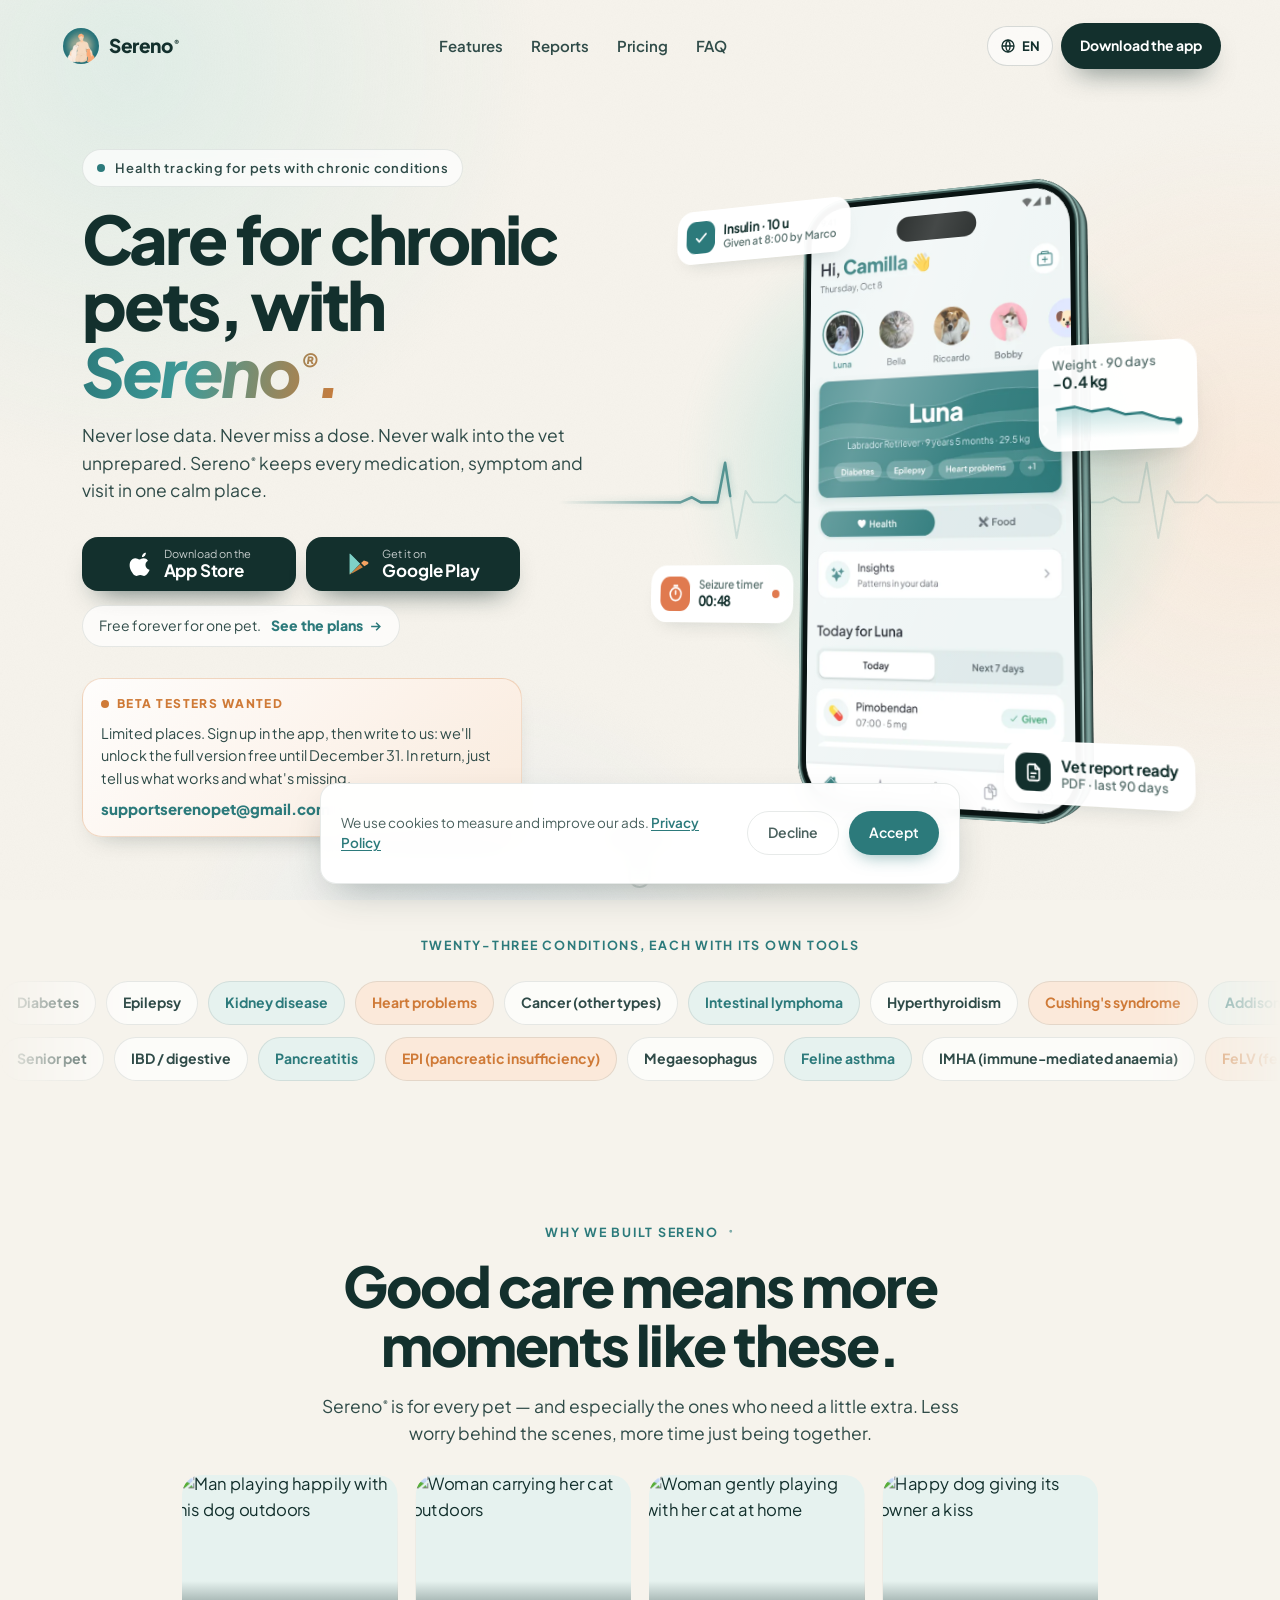
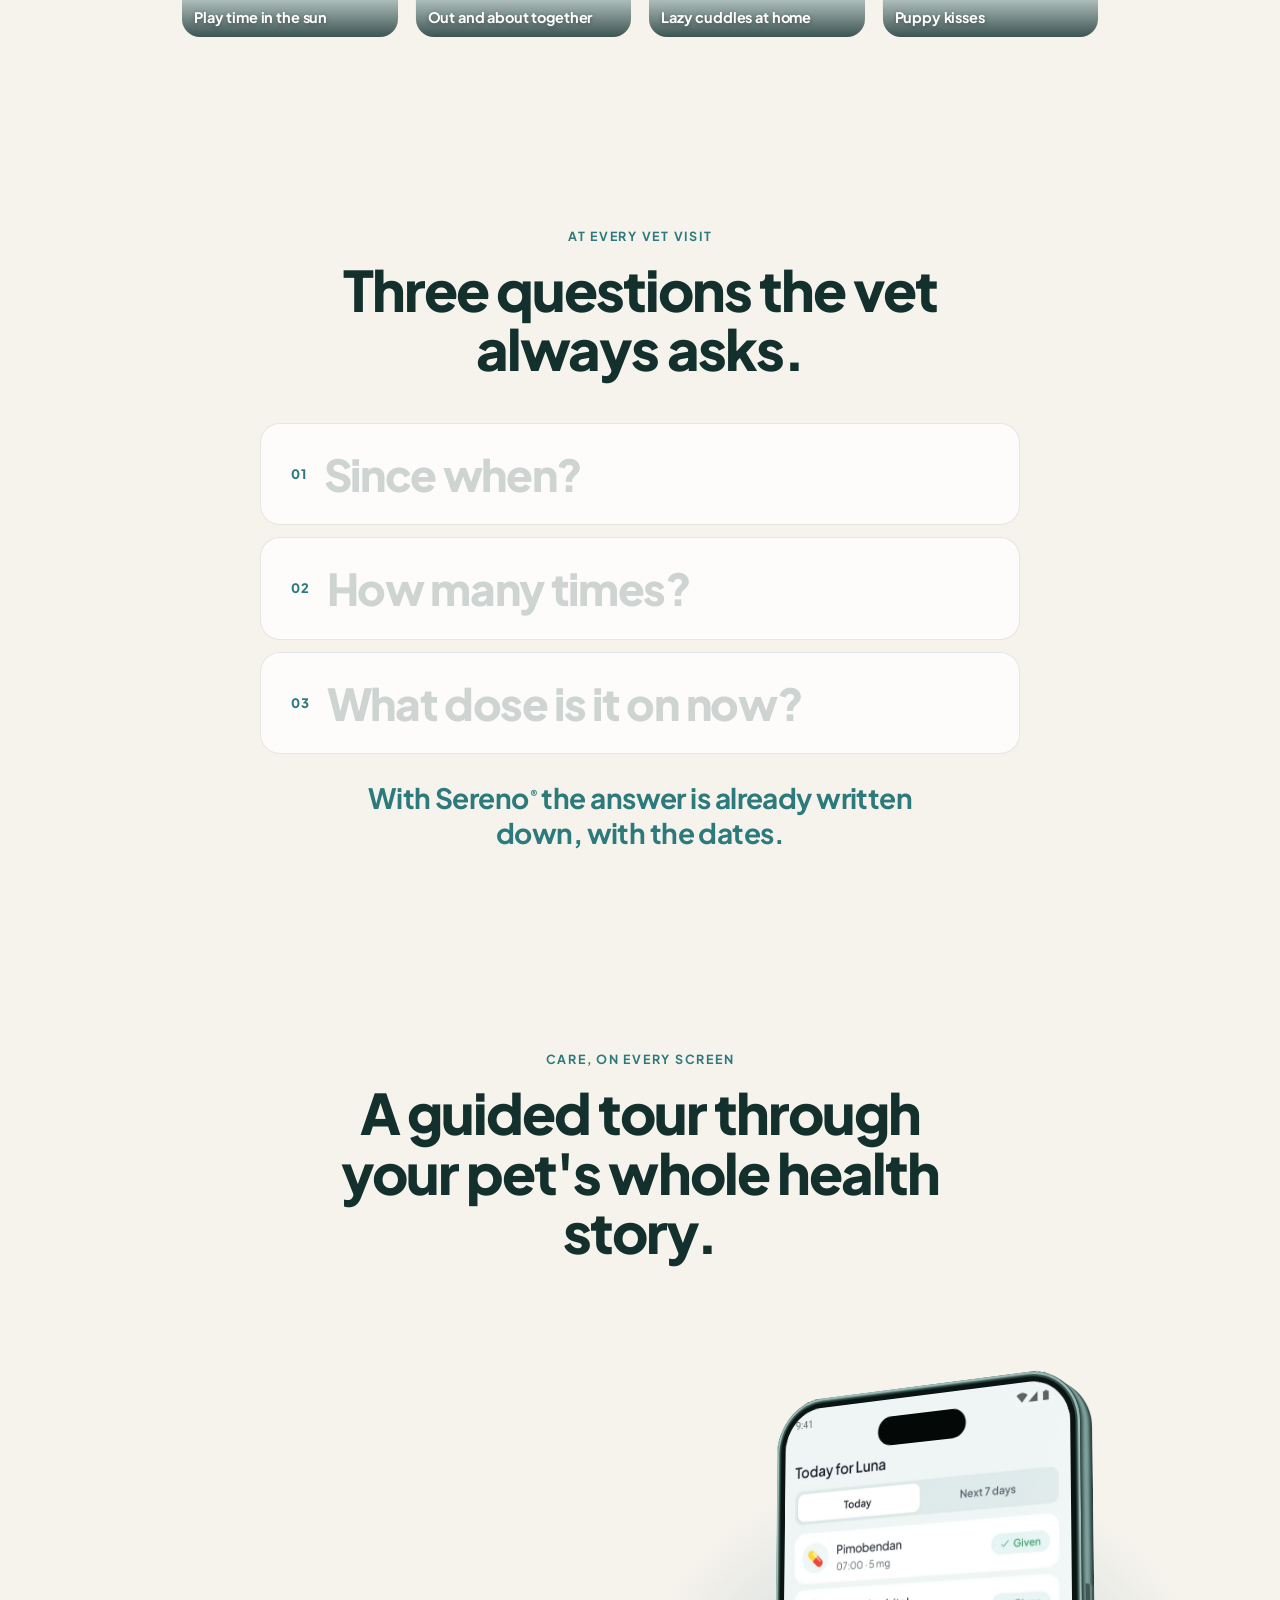
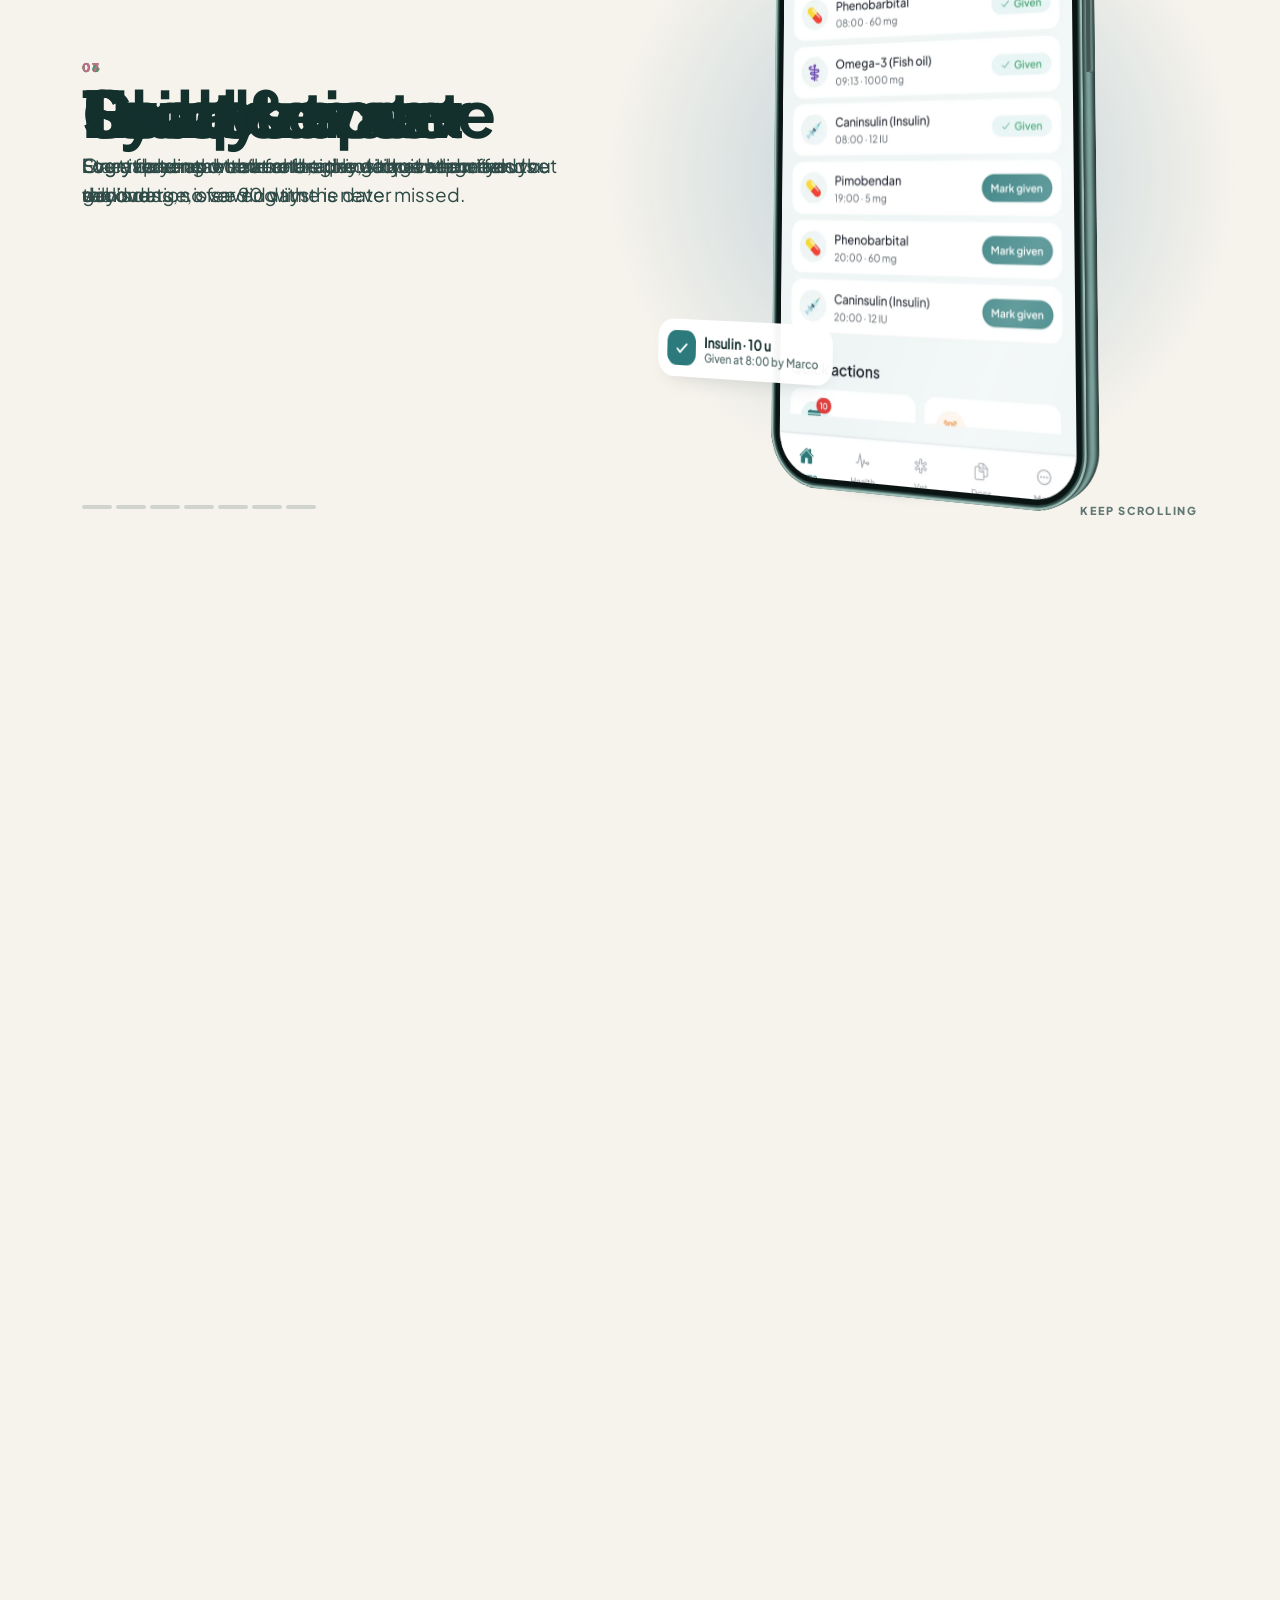
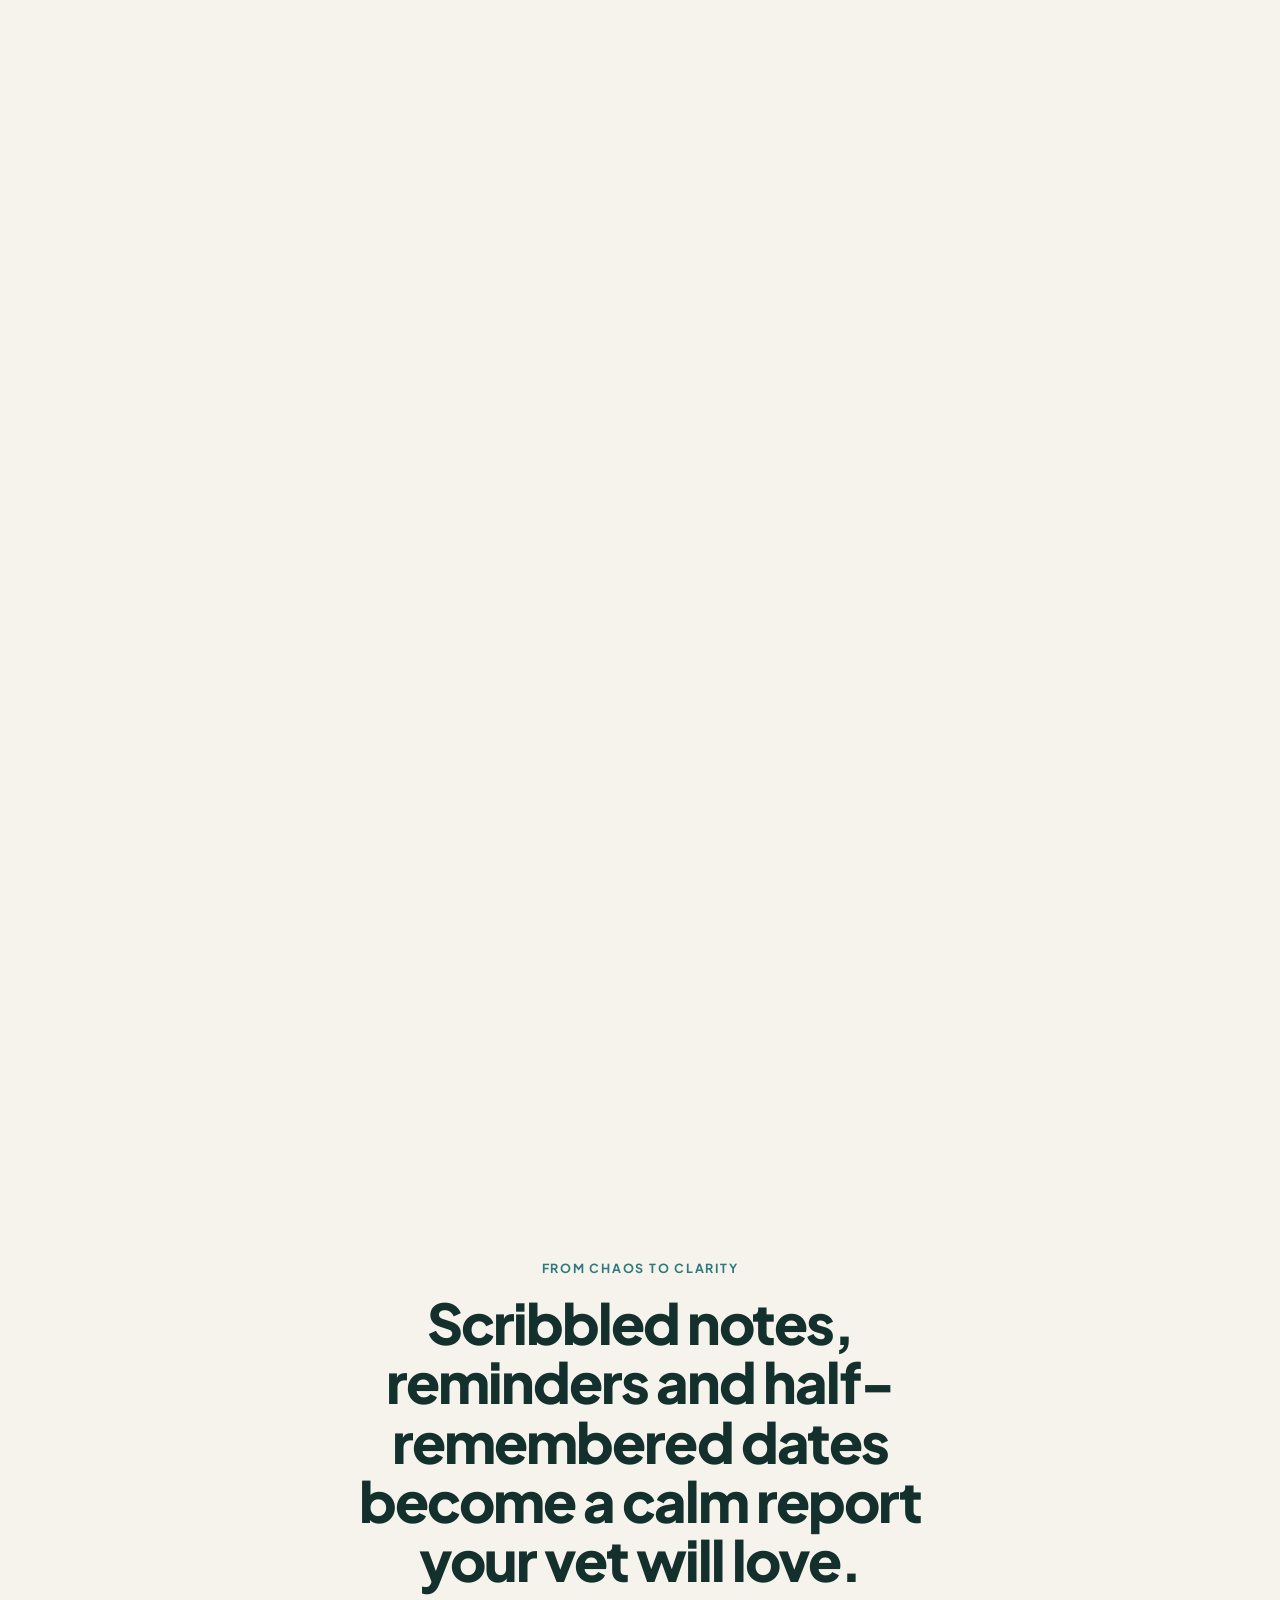
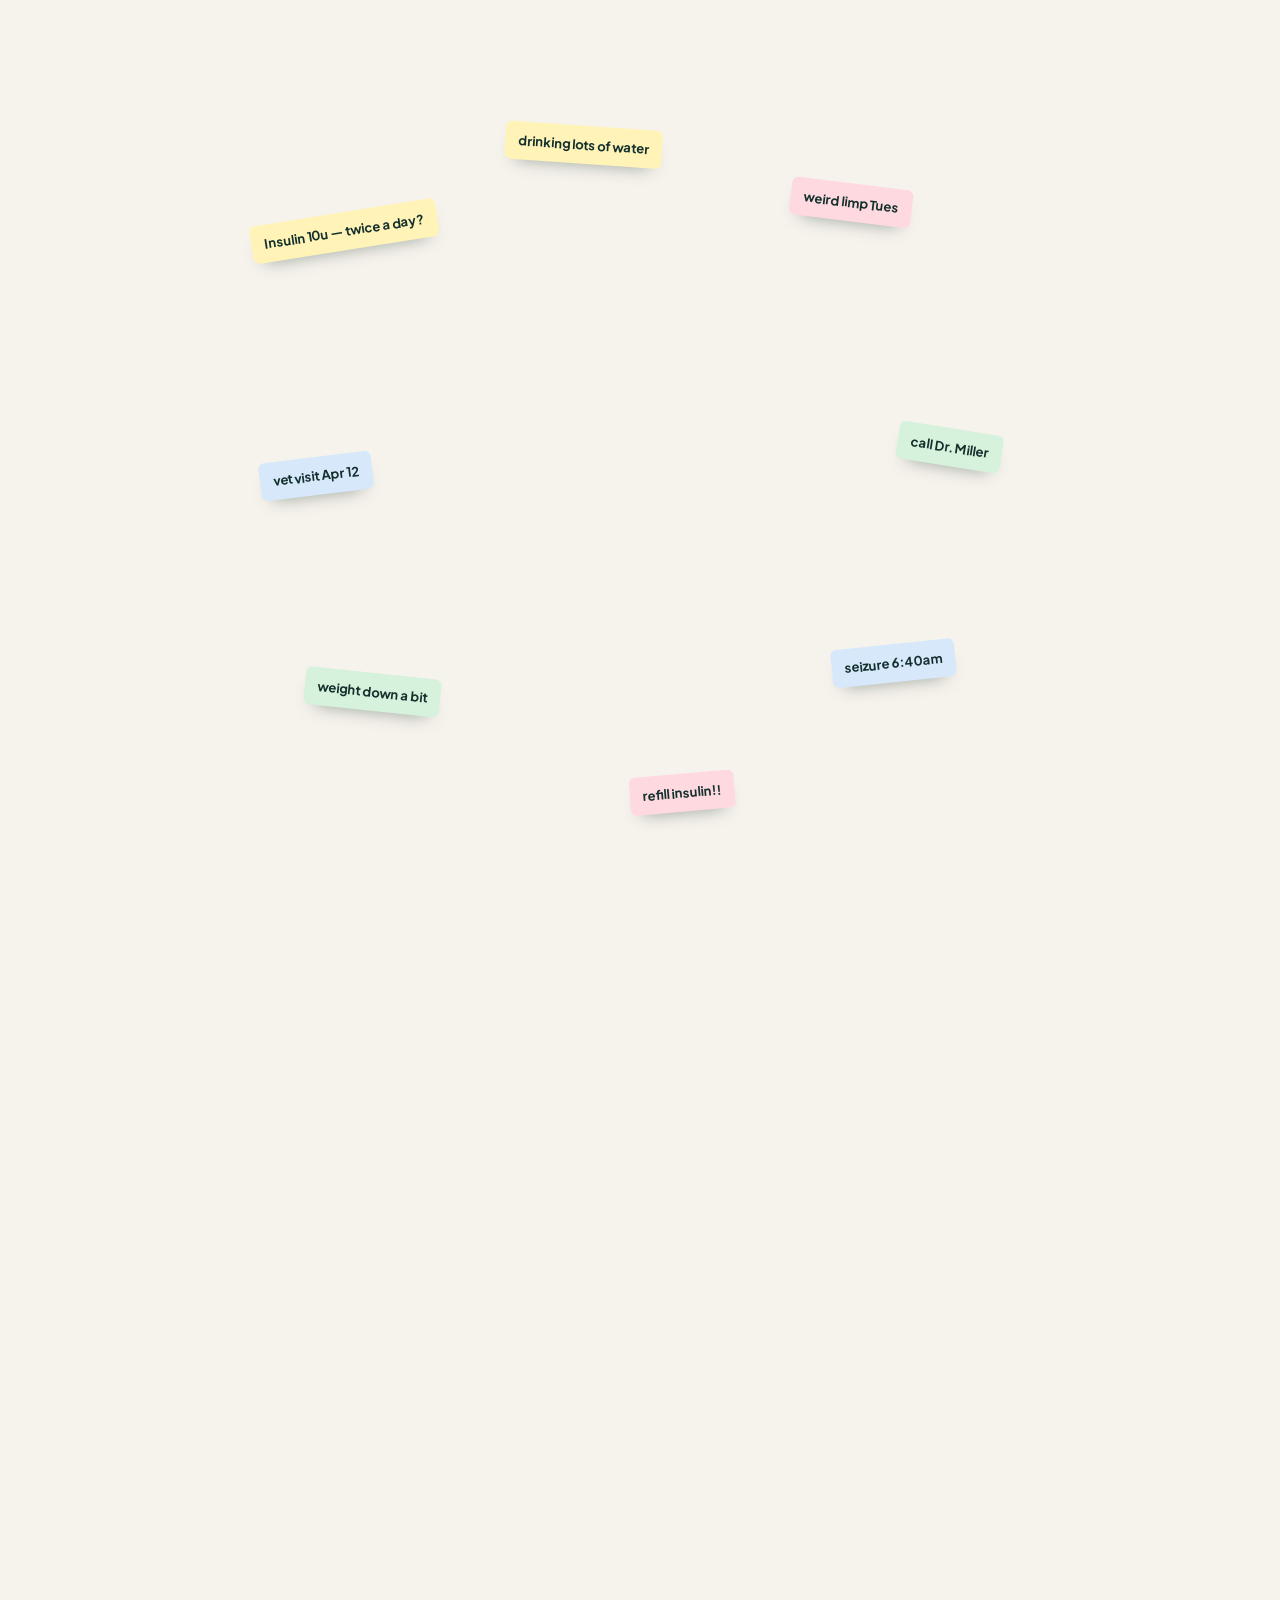
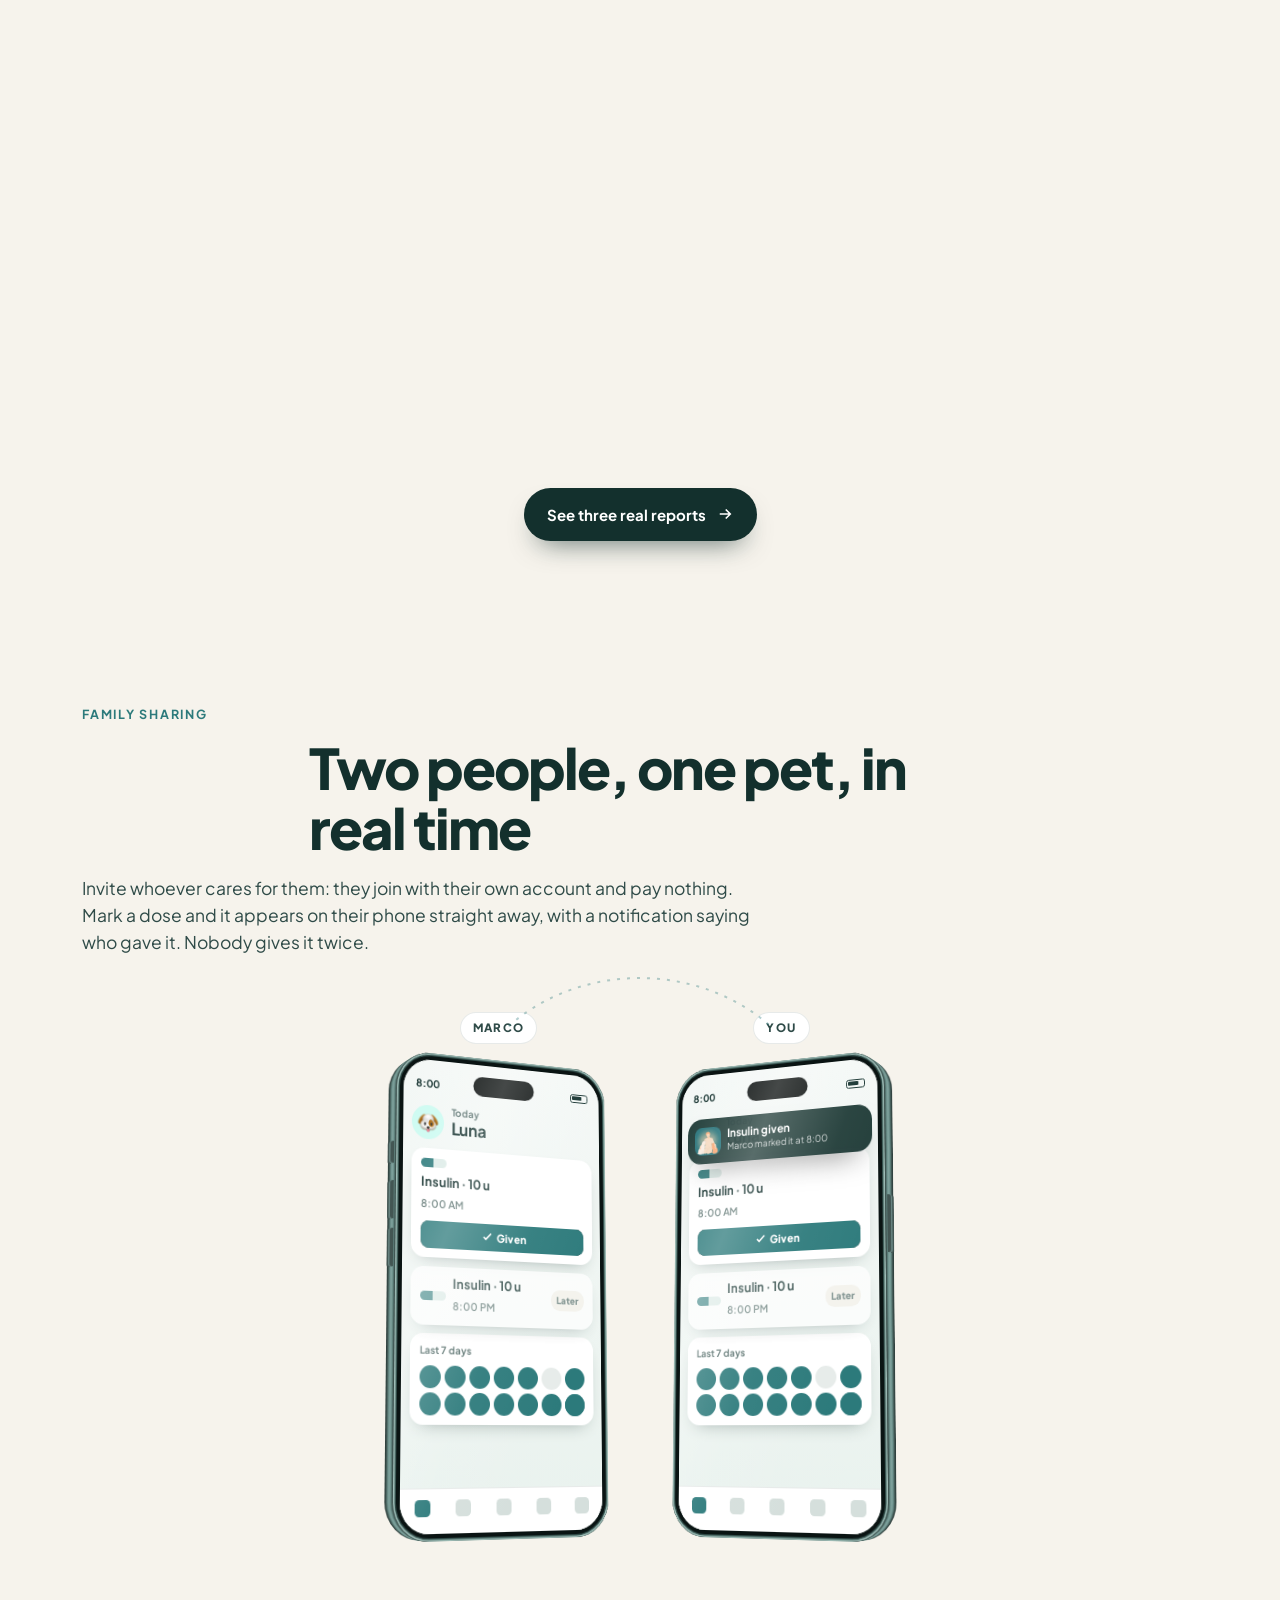
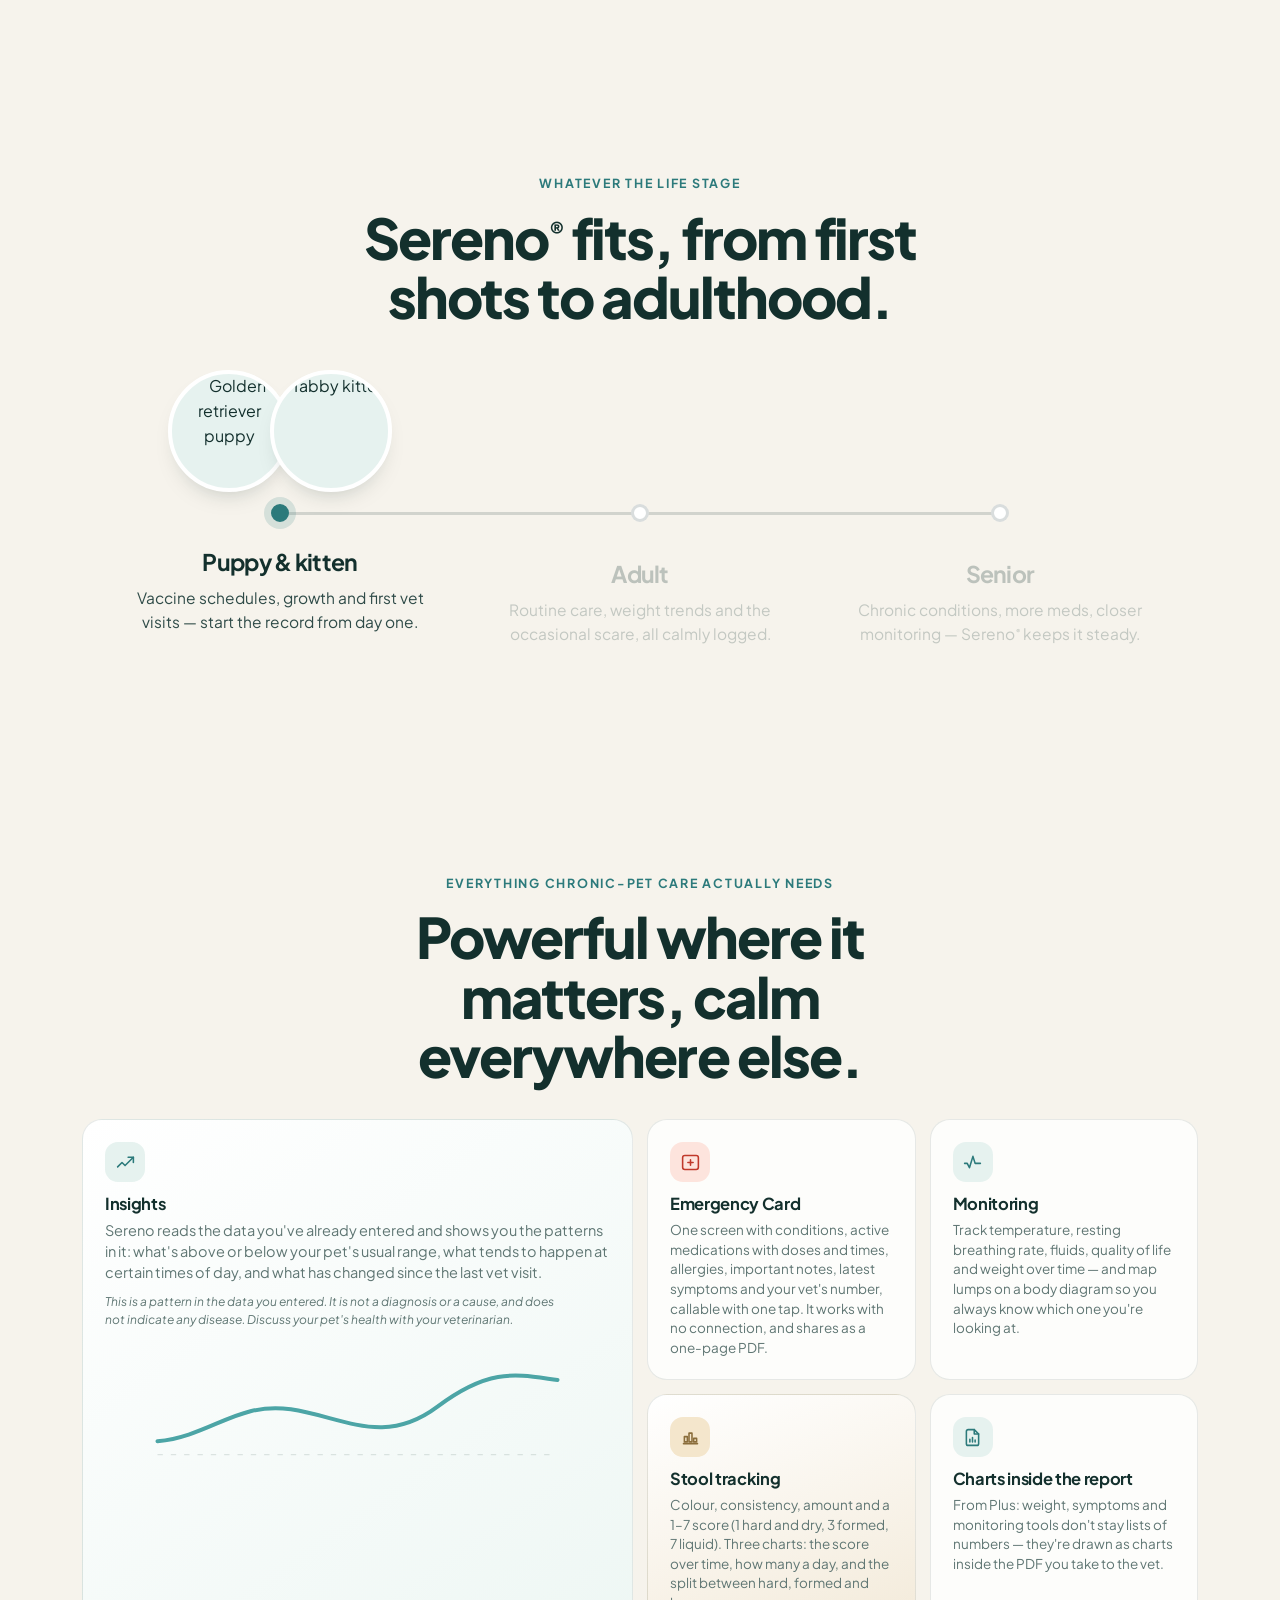
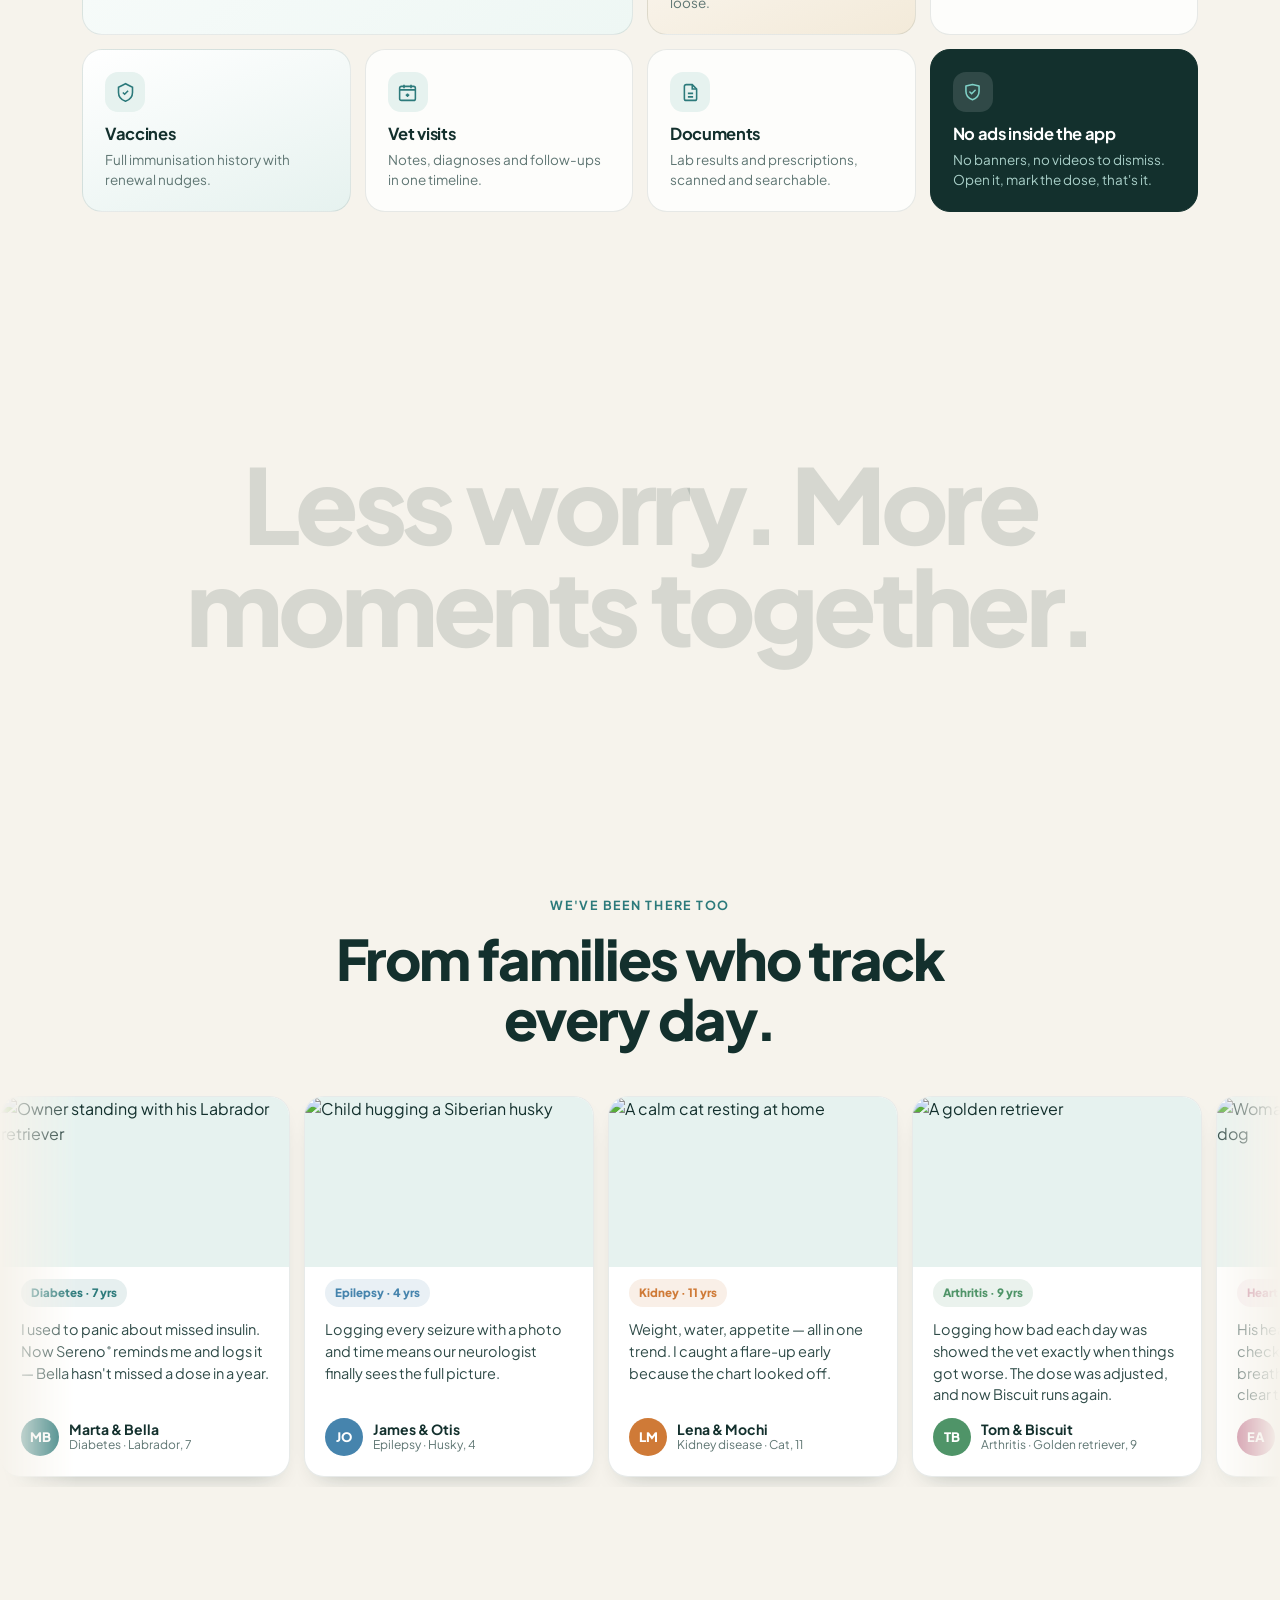
==== index.html @ 43b9919f "Hero cards further out, store buttons written like the official badges The four cards around the pho" ====
<!DOCTYPE html>
<html lang="en">
<head>
<meta charset="UTF-8">
<meta name="viewport" content="width=device-width, initial-scale=1, viewport-fit=cover">
<title>Sereno — Calm, confident care for chronic pets</title>
<meta name="description" content="Sereno keeps every medication, symptom and vet visit for your pet in one calm place. Built for chronic conditions, great for any pet.">
<meta name="theme-color" content="#f6f3ec">
<link rel="icon" href="assets/logo-192.png">
<link rel="preconnect" href="https://fonts.googleapis.com">
<link rel="preconnect" href="https://fonts.gstatic.com" crossorigin>
<link href="https://fonts.googleapis.com/css2?family=Plus+Jakarta+Sans:ital,wght@0,300;0,400;0,500;0,600;0,700;0,800;1,500;1,600;1,700&display=swap" rel="stylesheet">
<link rel="preload" as="image" href="assets/app_home_v3.webp">
<link rel="stylesheet" href="css/v3.css?v=38">
<script>document.documentElement.classList.add('js');</script>
</head>
<body>

<!-- ===== Ambient background ===== -->
<div class="aurora" aria-hidden="true"><i></i><i></i><i></i></div>
<div class="grain" aria-hidden="true"></div>
<div class="progress" aria-hidden="true"><i id="progressBar"></i></div>

<!-- ===== NAV ===== -->
<header class="nav" id="nav">
  <div class="nav-inner">
    <a class="brand" href="#top" aria-label="Sereno">
      <img src="assets/logo-192.png" alt="" width="36" height="36">
      <span>Sereno<sup class="tm">®</sup></span>
    </a>
    <nav class="nav-links">
      <a href="#features" data-i18n="nav.features">Features</a>
      <a href="/referti" data-i18n="nav.reports">Reports</a>
      <a href="#pricing" data-i18n="nav.pricing">Pricing</a>
      <a href="#faq" data-i18n="nav.faq">FAQ</a>
    </nav>
    <div class="nav-right">
      <div class="lang">
        <button class="lang-btn" aria-label="Language" type="button">
          <svg viewBox="0 0 24 24" fill="none" stroke="currentColor" stroke-width="2"><circle cx="12" cy="12" r="9"/><path d="M3 12h18M12 3a14 14 0 0 1 0 18M12 3a14 14 0 0 0 0 18"/></svg>
          <span id="langCurrent">EN</span>
        </button>
        <div class="lang-menu">
          <button type="button" data-lang="en"><span class="flag">🇬🇧</span> English</button>
          <button type="button" data-lang="it"><span class="flag">🇮🇹</span> Italiano</button>
          <button type="button" data-lang="es"><span class="flag">🇪🇸</span> Español</button>
        </div>
      </div>
      <a class="btn btn-dark nav-cta" href="#download" data-i18n="nav.download">Download the app</a>
      <button class="nav-burger" id="navBurger" aria-label="Menu" type="button"><span></span><span></span></button>
    </div>
  </div>
  <div class="nav-mobile" id="navMobile">
    <a href="#features" data-i18n="nav.features">Features</a>
    <a href="/referti" data-i18n="nav.reports">Reports</a>
    <a href="#pricing" data-i18n="nav.pricing">Pricing</a>
    <a href="#faq" data-i18n="nav.faq">FAQ</a>
    <div class="nav-mobile-langs">
      <button type="button" data-lang="en"><span class="flag">🇬🇧</span> EN</button>
      <button type="button" data-lang="it"><span class="flag">🇮🇹</span> IT</button>
      <button type="button" data-lang="es"><span class="flag">🇪🇸</span> ES</button>
    </div>
  </div>
</header>

<main id="top">

<!-- ===== 1. HERO ===== -->
<section class="hero">
  <div class="wrap hero-grid">
    <div class="hero-copy">
      <span class="eyebrow eyebrow-pill"><i class="dot"></i><span data-i18n="hero.eyebrow">Health tracking for pets with chronic conditions</span></span>
      <h1 id="heroTitle" class="hero-title">Care for chronic pets, with Sereno®.</h1>
      <p class="hero-sub" data-i18n="hero.sub">Never lose data. Never miss a dose. Never walk into the vet unprepared. Sereno® keeps every medication, symptom and visit in one calm place.</p>
    </div>

    <div class="hero-visual" id="heroVisual">
      <div class="halo" aria-hidden="true"></div>
      <div class="rings" aria-hidden="true"><i></i><i></i><i></i></div>
      <svg class="ecg" viewBox="0 0 1200 160" aria-hidden="true"><path class="ecg-base" d="M0 90 H190 l18 -8 l14 8 h26 l12 -62 l18 118 l14 -74 l12 18 h36 l14 -12 l16 12 H850 l18 -8 l14 8 h26 l12 -62 l18 118 l14 -74 l12 18 h36 l14 -12 l16 12 H1200"/><path class="ecg-run" pathLength="1" d="M0 90 H190 l18 -8 l14 8 h26 l12 -62 l18 118 l14 -74 l12 18 h36 l14 -12 l16 12 H850 l18 -8 l14 8 h26 l12 -62 l18 118 l14 -74 l12 18 h36 l14 -12 l16 12 H1200"/></svg>
      <div class="scene">
        <div class="spin" id="heroSpin">
          <div class="tilt" id="heroTilt">
            <div class="float">
              <div class="p3 p3--hero" data-src="assets/app_home_v3.webp" data-alt="Sereno — home screen with Luna, Bella, Riccardo and Bobby" data-eager></div>
            </div>
            <!-- live cards, in front of the phone in 3D -->
            <div class="orb orb--dose" aria-hidden="true"><div class="live">
              <span class="live-ic ic-teal"><svg viewBox="0 0 24 24" fill="none" stroke="currentColor" stroke-width="2.4" stroke-linecap="round" stroke-linejoin="round"><path class="draw" d="M5 12.5l4.2 4.2L19 7"/></svg></span>
              <span class="live-txt"><b data-i18n="v2.live.dose.t">Insulin · 10 u</b><small data-i18n="v2.live.dose.s">Given at 8:00 by Marco</small></span>
            </div></div>
            <div class="orb orb--weight" aria-hidden="true"><div class="live live--weight">
              <span class="live-txt"><small data-i18n="v2.live.weight.t">Weight · 90 days</small><b data-i18n="v2.live.weight.s">−0.4 kg</b></span>
              <svg class="spark" viewBox="0 0 120 40" fill="none"><defs><linearGradient id="sg" x1="0" y1="0" x2="0" y2="1"><stop offset="0" stop-color="#4ca5a6" stop-opacity=".35"/><stop offset="1" stop-color="#4ca5a6" stop-opacity="0"/></linearGradient></defs><path d="M2 12 L20 10 L36 15 L52 13 L68 19 L84 18 L100 24 L118 27 L118 40 L2 40Z" fill="url(#sg)"/><path class="spark-line" d="M2 12 L20 10 L36 15 L52 13 L68 19 L84 18 L100 24 L118 27" stroke="#2c7a7b" stroke-width="2.4" stroke-linecap="round" stroke-linejoin="round"/><circle class="spark-dot" cx="118" cy="27" r="3.4" fill="#2c7a7b"/></svg>
            </div></div>
            <div class="orb orb--timer" aria-hidden="true"><div class="live">
              <span class="live-ic ic-coral"><svg viewBox="0 0 24 24" fill="none" stroke="currentColor" stroke-width="2.2" stroke-linecap="round"><circle cx="12" cy="13" r="8"/><path d="M12 13V9M9.5 2.5h5"/></svg></span>
              <span class="live-txt"><small data-i18n="v2.live.timer.t">Seizure timer</small><b class="mono" id="liveTimer">00:42</b></span>
              <span class="rec"></span>
            </div></div>
            <div class="orb orb--report" aria-hidden="true"><div class="live">
              <span class="live-ic ic-ink"><svg viewBox="0 0 24 24" fill="none" stroke="currentColor" stroke-width="2" stroke-linecap="round" stroke-linejoin="round"><path d="M14 3H7a2 2 0 0 0-2 2v14a2 2 0 0 0 2 2h10a2 2 0 0 0 2-2V8Z"/><path d="M14 3v5h5M9 13h6M9 17h4"/></svg></span>
              <span class="live-txt"><b data-i18n="v2.live.report.t">Vet report ready</b><small data-i18n="v2.live.report.s">PDF · last 90 days</small></span>
            </div></div>
          </div>
        </div>
        <div class="floor" aria-hidden="true"></div>
      </div>
    </div>

    <div class="hero-cta">
      <div class="stores" id="download">
        <a class="store" href="https://apps.apple.com/app/sereno-pet-health-tracker/id6776119195" target="_blank" rel="noopener">
          <svg viewBox="0 0 24 24" fill="currentColor"><path d="M16.5 1.6c.1 1-.3 2-.9 2.7-.7.8-1.7 1.4-2.7 1.3-.1-1 .3-2 1-2.8.6-.7 1.7-1.2 2.6-1.2zM20 17.2c-.5 1.2-.8 1.7-1.4 2.7-.9 1.4-2.2 3.1-3.7 3.1-1.4 0-1.7-.9-3.6-.9s-2.3.9-3.6.9c-1.6 0-2.8-1.5-3.7-2.9C1.4 16.6.8 11.9 2.4 9.4c1-1.6 2.7-2.6 4.3-2.6 1.6 0 2.6 1 3.9 1 1.3 0 2-1 3.9-1 1.4 0 2.9.8 3.9 2.1-3.4 1.9-2.9 6.8 1.2 8.3z"/></svg>
          <span><small data-i18n="hero.app">Download on the</small><b>App Store</b></span>
        </a>
        <a class="store" href="https://play.google.com/store/apps/details?id=com.ivansalgarello.sereno" target="_blank" rel="noopener">
          <svg viewBox="0 0 24 24"><path fill="#4ca5a6" d="M3.6 2.3 13 11.7l-2.6 2.6z"/><path fill="#f4a261" d="M16.5 8.8 13.9 11l3 3 3.1-1.8c.9-.5.9-1.8 0-2.3z"/><path fill="#7fd1c7" d="M3.6 2.3c-.2.2-.3.5-.3.9v17.6c0 .4.1.7.3.9L13 11.7z"/><path fill="#e08c43" d="m3.6 21.7 9.4-9.4 2.6 2.6-9.4 5.4c-.9.5-1.9.2-2.6-.6z" opacity=".9"/></svg>
          <span><small data-i18n="hero.play">Get it on</small><b>Google Play</b></span>
        </a>
      </div>
      <a class="plans-link" href="#pricing"><span data-i18n="price.title">Free forever for one pet.</span><b><span data-i18n="v3.plans">See the plans</span><svg viewBox="0 0 24 24" fill="none" stroke="currentColor" stroke-width="2.4"><path d="M5 12h14M13 6l6 6-6 6"/></svg></b></a>
    </div>

    <a class="tester" href="mailto:supportserenopet@gmail.com?subject=Tester">
      <span class="tester-badge"><i class="pulse"></i><span data-i18n="tester.badge">Beta testers wanted</span></span>
      <span class="tester-text" data-i18n="tester.text">Limited places. Sign up in the app, then write to us: we'll unlock the full version free until December 31. In return, just tell us what works and what's missing.</span>
      <span class="tester-mail">supportserenopet@gmail.com <svg viewBox="0 0 24 24" fill="none" stroke="currentColor" stroke-width="2.2"><path d="M5 12h14M13 6l6 6-6 6"/></svg></span>
    </a>
  </div>
  <a class="scroll-cue" href="#questions" aria-label="Scroll"><span data-i18n="v2.scroll">Scroll</span><i></i></a>
</section>

<!-- ===== 2. CONDITIONS MARQUEE ===== -->
<div class="cond-head wrap"><span class="eyebrow center reveal" data-i18n="v2.cond.eyebrow">Twenty-three conditions, each with its own tools</span></div>
<div class="marquee" aria-hidden="true">
  <div class="marquee-row" id="marqueeA"></div>
  <div class="marquee-row rev" id="marqueeB"></div>
</div>

<!-- ===== JOY: photos that slide sideways as you scroll ===== -->
<section class="section joy" id="joy">
  <div class="wrap joy-head">
    <span class="eyebrow center reveal" data-i18n="joy.eyebrow">Why we built Sereno</span>
    <h2 class="section-title center reveal" data-i18n="joy.title">Good care means more moments like these.</h2>
    <p class="lede center reveal" data-i18n="joy.sub">Sereno is for every pet — and especially the ones who need a little extra.</p>
  </div>
  <div class="joy-row" id="joyRow">
    <figure class="joy-card" style="--i:0"><div class="joy-ph"><img loading="lazy" src="https://images.unsplash.com/photo-1518963794447-3967204b300e?auto=format&fit=crop&w=720&q=70" alt="Man playing happily with his dog outdoors" width="720" height="900"></div><figcaption data-i18n="joy.cap1">Play time in the sun</figcaption></figure>
    <figure class="joy-card" style="--i:1"><div class="joy-ph"><img loading="lazy" src="https://images.unsplash.com/photo-1493101561740-e745892775b2?auto=format&fit=crop&w=720&q=70" alt="Woman carrying her cat outdoors" width="720" height="900"></div><figcaption data-i18n="joy.cap2">Out and about together</figcaption></figure>
    <figure class="joy-card" style="--i:2"><div class="joy-ph"><img loading="lazy" src="https://images.unsplash.com/photo-1622050163093-687b7859d499?auto=format&fit=crop&w=720&q=70" alt="Woman gently playing with her cat at home" width="720" height="900"></div><figcaption data-i18n="joy.cap3">Lazy cuddles at home</figcaption></figure>
    <figure class="joy-card" style="--i:3"><div class="joy-ph"><img loading="lazy" src="https://images.unsplash.com/photo-1579119134757-5c38803f34fc?auto=format&fit=crop&w=720&q=70" alt="Happy dog giving its owner a kiss" width="720" height="900"></div><figcaption data-i18n="joy.cap4">Puppy kisses</figcaption></figure>
  </div>
</section>

<!-- ===== 3. THE THREE QUESTIONS ===== -->
<section class="section questions" id="questions">
  <div class="wrap">
    <span class="eyebrow center reveal" data-i18n="v2.q.eyebrow">At every vet visit</span>
    <h2 class="section-title center reveal" data-i18n="v2.q.title">Three questions the vet always asks.</h2>
    <div class="qs">
      <p class="q scrub"><span class="q-n">01</span><span data-i18n="v2.q1">Since when?</span><i class="q-ck"></i></p>
      <p class="q scrub"><span class="q-n">02</span><span data-i18n="v2.q2">How many times?</span><i class="q-ck"></i></p>
      <p class="q scrub"><span class="q-n">03</span><span data-i18n="v2.q3">What dose is it on now?</span><i class="q-ck"></i></p>
    </div>
    <p class="q-answer scrub" data-i18n="v2.q.answer">With Sereno® the answer is already written down, with the dates.</p>
  </div>
</section>

<!-- ===== 4. THE APP, SCREEN BY SCREEN (sticky, scroll-driven) ===== -->
<section class="scr-sec" id="features">
  <div class="wrap story-head">
    <span class="eyebrow center reveal" data-i18n="demo.eyebrow">Care, on every screen</span>
    <h2 class="section-title center reveal" data-i18n="demo.title">A guided tour through your pet's whole health story.</h2>
  </div>
  <div class="story-track" id="storyTrack">
    <div class="story-stage" id="storyStage">
      <div class="story-glow" aria-hidden="true"></div>
      <div class="story-copy">
        <article class="sstep" style="--c:#4684ad"><span class="sstep-n">01</span><h3 data-i18n="demo.s1t">Today</h3><p data-i18n="demo.s1d">Every dose and task for the day.</p></article>
        <article class="sstep" style="--c:#2c7a7b"><span class="sstep-n">02</span><h3 data-i18n="demo.s2t">Medications</h3><p data-i18n="demo.s2d">Doses, schedules and refill reminders.</p></article>
        <article class="sstep" style="--c:#cf7a37"><span class="sstep-n">03</span><h3 data-i18n="demo.s3t">Symptoms</h3><p data-i18n="demo.s3d">Log a flare-up with a note, a photo and a time.</p></article>
        <article class="sstep" style="--c:#3f8fb0"><span class="sstep-n">04</span><h3 data-i18n="v3.s6t">Glucose curve</h3><p data-i18n="v3.s6d">Every reading on one chart: the daily average and the day's range, over 90 days.</p></article>
        <article class="sstep" style="--c:#e07a4f"><span class="sstep-n">05</span><h3 data-i18n="v3.s7t">Seizure timer</h3><p data-i18n="v3.s7d">Start it when the seizure begins, stop it when it ends: the duration is saved with the date.</p></article>
        <article class="sstep" style="--c:#4f9468"><span class="sstep-n">06</span><h3 data-i18n="demo.s4t">Health report</h3><p data-i18n="demo.s4d">One tap turns months of tracking into a report.</p></article>
        <article class="sstep" style="--c:#c16f8c"><span class="sstep-n">07</span><h3 data-i18n="demo.s5t">Food &amp; water</h3><p data-i18n="demo.s5d">Log every meal, treat and sip.</p></article>
      </div>
      <div class="story-visual">
        <div class="scene">
          <div class="tilt" id="storyTilt">
            <div class="spin" id="storySpin"><div class="p3 p3--story" id="storyPhone">
              <img class="scr" src="assets/scr_today.webp" alt="Sereno — Today" width="640" height="1414">
              <img class="scr" loading="lazy" src="assets/scr_meds.webp" alt="Sereno — Medications" width="640" height="1414">
              <img class="scr" loading="lazy" src="assets/scr_symptoms.webp" alt="Sereno — Add a symptom" width="640" height="1414">
              <img class="scr" loading="lazy" src="assets/scr_glucose.webp" alt="Sereno — Glucose trend over 90 days" width="640" height="1414">
              <img class="scr" loading="lazy" src="assets/scr_seizure.webp" alt="Sereno — Seizure timer" width="640" height="1414">
              <img class="scr" loading="lazy" src="assets/scr_report.webp" alt="Sereno — Generate a vet report" width="640" height="1414">
              <img class="scr" loading="lazy" src="assets/scr_food.webp" alt="Sereno — Food & water" width="640" height="1414">
            </div></div>
            <div class="orb orb--s" aria-hidden="true">
              <div class="live scard"><span class="live-ic ic-teal"><svg viewBox="0 0 24 24" fill="none" stroke="currentColor" stroke-width="2.4" stroke-linecap="round" stroke-linejoin="round"><path d="M5 12.5l4.2 4.2L19 7"/></svg></span><span class="live-txt"><b data-i18n="v2.live.dose.t">Insulin · 10 u</b><small data-i18n="v2.live.dose.s">Given at 8:00 by Marco</small></span></div>
              <div class="live scard"><span class="live-ic ic-teal"><svg viewBox="0 0 24 24" fill="none" stroke="currentColor" stroke-width="2" stroke-linecap="round" stroke-linejoin="round"><path d="M10.5 20.5 3.5 13.5a5 5 0 0 1 7-7l7 7a5 5 0 0 1-7 7z"/><path d="m8.5 8.5 7 7"/></svg></span><span class="live-txt"><b data-i18n="v3.ref.t">Sereno refill</b><small data-i18n="v3.ref.s">Insulin · 2 doses remaining</small></span></div>
              <div class="live scard"><span class="live-ic ic-blue"><svg viewBox="0 0 24 24" fill="none" stroke="currentColor" stroke-width="2" stroke-linecap="round" stroke-linejoin="round"><path d="M12 3s6 6.6 6 11a6 6 0 0 1-12 0c0-4.4 6-11 6-11z"/></svg></span><span class="live-txt"><b data-i18n="v3.sym.t">Excessive thirst</b><small data-i18n="v3.sym.s">Mild · 9:14 AM</small></span></div>
              <div class="live scard scard--glu"><span class="live-txt"><small data-i18n="v3.glu.t">Glucose · 90 days</small><b data-i18n="v3.glu.s">Average 122 mg/dL</b></span><svg class="spark" viewBox="0 0 120 40" fill="none"><path d="M2 14 L14 16 L26 18 L38 17 L50 21 L58 12 L66 22 L78 24 L90 23 L98 14 L106 25 L118 27" stroke="#3f8fb0" stroke-width="2.4" stroke-linecap="round" stroke-linejoin="round"/></svg></div>
              <div class="live scard"><span class="live-ic ic-coral"><svg viewBox="0 0 24 24" fill="none" stroke="currentColor" stroke-width="2.2" stroke-linecap="round"><circle cx="12" cy="13" r="8"/><path d="M12 13V9M9.5 2.5h5"/></svg></span><span class="live-txt"><small data-i18n="v2.live.timer.t">Seizure timer</small><b class="mono story-timer">01:18</b></span><span class="rec"></span></div>
              <div class="live scard"><span class="live-ic ic-ink"><svg viewBox="0 0 24 24" fill="none" stroke="currentColor" stroke-width="2" stroke-linecap="round" stroke-linejoin="round"><path d="M14 3H7a2 2 0 0 0-2 2v14a2 2 0 0 0 2 2h10a2 2 0 0 0 2-2V8Z"/><path d="M14 3v5h5M9 13h6M9 17h4"/></svg></span><span class="live-txt"><b data-i18n="v2.live.report.t">Vet report ready</b><small data-i18n="v2.live.report.s">PDF · last 90 days</small></span></div>
              <div class="live scard"><span class="live-ic ic-rose"><svg viewBox="0 0 24 24" fill="none" stroke="currentColor" stroke-width="2" stroke-linecap="round" stroke-linejoin="round"><path d="M18 8h1a4 4 0 0 1 0 8h-1"/><path d="M2 8h16v9a4 4 0 0 1-4 4H6a4 4 0 0 1-4-4V8z"/><path d="M6 1v3M10 1v3M14 1v3"/></svg></span><span class="live-txt"><b data-i18n="v3.meal.t">Meal reminder</b><small data-i18n="v3.meal.s">Time for Luna's meal</small></span></div>
            </div>
          </div>
          <div class="floor" aria-hidden="true"></div>
        </div>
        <button type="button" class="story-arrow prev" aria-label="Previous"><svg viewBox="0 0 24 24" fill="none" stroke="currentColor" stroke-width="2.4" stroke-linecap="round" stroke-linejoin="round"><path d="M15 6l-6 6 6 6"/></svg></button>
        <button type="button" class="story-arrow next" aria-label="Next"><svg viewBox="0 0 24 24" fill="none" stroke="currentColor" stroke-width="2.4" stroke-linecap="round" stroke-linejoin="round"><path d="M9 6l6 6-6 6"/></svg></button>
      </div>
      <div class="story-rail"><button type="button" aria-label="1"></button><button type="button" aria-label="2"></button><button type="button" aria-label="3"></button><button type="button" aria-label="4"></button><button type="button" aria-label="5"></button><button type="button" aria-label="6"></button><button type="button" aria-label="7"></button></div>
      <span class="story-swipe" aria-hidden="true"><svg viewBox="0 0 24 24" fill="none" stroke="currentColor" stroke-width="2.2" stroke-linecap="round" stroke-linejoin="round"><path d="M8 9 4 12l4 3M16 9l4 3-4 3M4 12h16"/></svg><span data-i18n="v3.story.swipe">Swipe sideways</span></span>
      <span class="story-hint" aria-hidden="true" data-i18n="v3.story.scroll">Keep scrolling</span>
    </div>
  </div>
</section>

<!-- ===== 5. CHAOS -> REPORT (scroll-driven) ===== -->
<section class="report" id="report">
  <div class="wrap">
    <span class="eyebrow center reveal" data-i18n="report.eyebrow">From chaos to clarity</span>
    <h2 class="section-title center reveal" data-i18n="report.title">Scribbled notes, reminders and half-remembered dates become a calm report your vet will love.</h2>
  </div>
  <div class="rep-track" id="repTrack">
    <div class="report-stage" id="reportStage">
      <div class="scraps" aria-hidden="true">
        <span class="scrap y" style="--x:-42;--y:-34;--r:-9;--k:0" data-i18n="report.note1">Insulin 10u — twice a day?</span>
        <span class="scrap p" style="--x:30;--y:-38;--r:7;--k:1" data-i18n="report.note2">weird limp Tues</span>
        <span class="scrap g" style="--x:-38;--y:30;--r:6;--k:2" data-i18n="report.note3">weight down a bit</span>
        <span class="scrap b" style="--x:36;--y:26;--r:-6;--k:3" data-i18n="report.note7">seizure 6:40am</span>
        <span class="scrap y" style="--x:-8;--y:-46;--r:4;--k:4" data-i18n="report.note8">drinking lots of water</span>
        <span class="scrap p" style="--x:6;--y:44;--r:-5;--k:5" data-i18n="report.note6">refill insulin!!</span>
        <span class="scrap g" style="--x:44;--y:-4;--r:9;--k:6" data-i18n="report.note10">call Dr. Rossi</span>
        <span class="scrap b" style="--x:-46;--y:0;--r:-7;--k:7" data-i18n="report.note4">vet visit Apr 12</span>
      </div>
      <div class="rc-wrap"><i class="rc-stamp" aria-hidden="true"><svg viewBox="0 0 24 24" fill="none" stroke="currentColor" stroke-width="2.6" stroke-linecap="round" stroke-linejoin="round"><path d="M5 12.5l4.2 4.2L19 7"/></svg></i>
      <div class="report-card">
        <div class="rc-head">
          <div class="t"><svg viewBox="0 0 24 24" fill="none" stroke="currentColor" stroke-width="2"><path d="M9 11l3 3 8-8"/><path d="M20 12v6a2 2 0 0 1-2 2H6a2 2 0 0 1-2-2V6a2 2 0 0 1 2-2h9"/></svg><span data-i18n="report.cardTitle">Health report</span></div>
          <div class="s"><span data-i18n="report.cardSub">Luna · Labrador · 7 yrs</span></div>
          <span class="rc-period" data-i18n="report.cardMeta">last 90 days</span>
        </div>
        <div class="rc-body">
          <div class="rc-group" style="--g:0"><div class="rc-glabel" data-i18n="report.gMeds">Medications</div>
            <div class="rc-line"><span class="l" data-i18n="report.med1l">Insulin 10u</span><span class="v" data-i18n="report.med1v">twice daily</span></div>
            <div class="rc-line"><span class="l" data-i18n="report.med2l">Phenobarbital 60mg</span><span class="v" data-i18n="report.med2v">twice daily</span></div>
          </div>
          <div class="rc-group" style="--g:1"><div class="rc-glabel" data-i18n="report.gAdherence">Adherence</div>
            <div class="rc-line"><span class="l" data-i18n="report.adhl">Doses given</span><span class="v ok" data-i18n="report.adhv">94% (172 / 183)</span></div>
            <div class="rc-bar"><i style="--w:.94"></i></div>
          </div>
          <div class="rc-group" style="--g:2"><div class="rc-glabel" data-i18n="report.gSymptoms">Symptoms</div>
            <div class="rc-line"><span class="l" data-i18n="report.sym1l">Seizures</span><span class="v" data-i18n="report.sym1v">2 this month</span></div>
            <div class="rc-sub" data-i18n="report.sym1note">↓ down from 5</div>
          </div>
          <div class="rc-group" style="--g:3"><div class="rc-glabel" data-i18n="report.gWeight">Weight</div>
            <div class="rc-line"><span class="l" data-i18n="report.wl">Trend · 90 days</span><span class="v" data-i18n="report.wv">−0.4 kg</span></div>
            <svg class="rc-spark" viewBox="0 0 220 34" fill="none"><path class="rc-line-path" pathLength="1" d="M2 10 L30 9 L58 13 L86 12 L114 17 L142 16 L170 21 L218 24" stroke="#2c7a7b" stroke-width="2.2" stroke-linecap="round" stroke-linejoin="round"/></svg>
          </div>
          <div class="rc-group" style="--g:4"><div class="rc-glabel" data-i18n="report.gVisits">Vet visits</div>
            <div class="rc-line"><span class="l" data-i18n="report.vis1l">Last visit</span><span class="v" data-i18n="report.vis1v">Apr 12</span></div>
          </div>
        </div>
      </div>
      </div>
    </div>
  </div>
  <div class="center rep-cta reveal"><a class="btn btn-dark btn-arrow" href="/referti"><span data-i18n="rep.homeLink">See three real reports</span><svg viewBox="0 0 24 24" fill="none" stroke="currentColor" stroke-width="2.2"><path d="M5 12h14M13 6l6 6-6 6"/></svg></a></div>
</section>

<!-- ===== 6. FAMILY SHARING ===== -->
<section class="section family">
  <div class="wrap family-grid">
    <div class="family-copy">
      <span class="eyebrow reveal" data-i18n="v2.fam.eyebrow">Family sharing</span>
      <h2 class="section-title reveal" data-i18n="why3.t">Two people, one pet, in real time</h2>
      <p class="lede reveal" data-i18n="why3.d">Invite whoever cares for them: they join with their own account and pay nothing. Mark a dose and it appears on their phone straight away, with a notification saying who gave it. Nobody gives it twice.</p>
    </div>
    <div class="fam" id="famDemo" aria-hidden="true">
      <svg class="fam-arc" viewBox="0 0 200 60" preserveAspectRatio="none"><path class="fam-arc-base" d="M10 55 C 60 0, 140 0, 190 55"/><path class="fam-arc-dot" pathLength="100" d="M10 55 C 60 0, 140 0, 190 55"/></svg>
      <div class="fam-ph fam-ph--a">
        <span class="fam-who" data-i18n="v2.fam.partner">Marco</span>
        <div class="scene"><div class="tilt"><div class="p3 p3--mini">
          <div class="ui">
            <div class="ui-status"><b>8:00</b><i></i></div>
            <div class="ui-head"><img src="assets/av_luna.png" alt="" width="64" height="64"><span><small data-i18n="v3.fam.today">Today</small><b>Luna</b></span></div>
            <div class="ui-card now"><span class="ui-pill"></span><span class="ui-dose"><b data-i18n="v2.fam.dose">Insulin · 10 u</b><small data-i18n="v2.fam.time">8:00 AM</small></span>
              <span class="ui-btn"><span class="a" data-i18n="v2.fam.btn">Mark as given</span><span class="b"><svg viewBox="0 0 24 24" fill="none" stroke="currentColor" stroke-width="2.8"><path d="M5 12l4 4L19 6"/></svg><span data-i18n="v2.fam.given">Given</span></span></span>
              <i class="ui-tap"></i>
            </div>
            <div class="ui-card later"><span class="ui-pill"></span><span class="ui-dose"><b data-i18n="v2.fam.dose">Insulin · 10 u</b><small data-i18n="v3.fam.time2">8:00 PM</small></span><span class="ui-tag" data-i18n="v3.fam.sched">Later</span></div>
            <div class="ui-week"><span class="ui-wl"><small data-i18n="v3.fam.week">Last 7 days</small></span><span class="ui-dots"><i></i><i></i><i></i><i></i><i></i><i class="miss"></i><i></i><i></i><i></i><i></i><i></i><i></i><i></i><i class="today"></i></span></div>
            <div class="ui-tabs"><i class="on"></i><i></i><i></i><i></i><i></i></div>
          </div>
        </div></div></div>
      </div>
      <div class="fam-ph fam-ph--b">
        <span class="fam-who" data-i18n="v2.fam.you">You</span>
        <div class="scene"><div class="tilt"><div class="p3 p3--mini">
          <div class="ui">
            <div class="ui-status"><b>8:00</b><i></i></div>
            <div class="ui-notif"><img src="assets/logo-192.png" alt="" width="40" height="40"><span><b data-i18n="v2.fam.notif.t">Insulin given</b><small data-i18n="v2.fam.notif.s">Marco marked it at 8:00</small></span></div>
            <div class="ui-head"><img src="assets/av_luna.png" alt="" width="64" height="64"><span><small data-i18n="v3.fam.today">Today</small><b>Luna</b></span></div>
            <div class="ui-card now"><span class="ui-pill"></span><span class="ui-dose"><b data-i18n="v2.fam.dose">Insulin · 10 u</b><small data-i18n="v2.fam.time">8:00 AM</small></span>
              <span class="ui-btn"><span class="a" data-i18n="v2.fam.btn">Mark as given</span><span class="b"><svg viewBox="0 0 24 24" fill="none" stroke="currentColor" stroke-width="2.8"><path d="M5 12l4 4L19 6"/></svg><span data-i18n="v2.fam.given">Given</span></span></span>
            </div>
            <div class="ui-card later"><span class="ui-pill"></span><span class="ui-dose"><b data-i18n="v2.fam.dose">Insulin · 10 u</b><small data-i18n="v3.fam.time2">8:00 PM</small></span><span class="ui-tag" data-i18n="v3.fam.sched">Later</span></div>
            <div class="ui-week"><span class="ui-wl"><small data-i18n="v3.fam.week">Last 7 days</small></span><span class="ui-dots"><i></i><i></i><i></i><i></i><i></i><i class="miss"></i><i></i><i></i><i></i><i></i><i></i><i></i><i></i><i class="today"></i></span></div>
            <div class="ui-tabs"><i class="on"></i><i></i><i></i><i></i><i></i></div>
          </div>
        </div></div></div>
      </div>
    </div>
  </div>
</section>

<!-- ===== LIFE STAGES: a line that grows as you scroll ===== -->
<section class="section life" id="life">
  <div class="wrap">
    <span class="eyebrow center reveal" data-i18n="life.eyebrow">Whatever the life stage</span>
    <h2 class="section-title center reveal" data-i18n="life.title">Sereno fits, from first shots to adulthood.</h2>
    <div class="tl" id="lifeTl">
      <div class="tl-line"><i></i></div>
      <div class="tl-node" style="--i:0"><div class="tl-pair"><span class="tl-ph"><img loading="lazy" src="https://images.unsplash.com/photo-1591160690555-5debfba289f0?auto=format&fit=crop&w=240&q=70" alt="Golden retriever puppy" width="240" height="240"></span><span class="tl-ph"><img loading="lazy" src="https://images.unsplash.com/photo-1529778873920-4da4926a72c2?auto=format&fit=crop&w=240&q=70" alt="Tabby kitten" width="240" height="240"></span></div><span class="tl-dot"></span><div class="tl-txt"><h3 data-i18n="life.s1">Puppy &amp; kitten</h3><p data-i18n="life.s1d">Vaccine schedules, growth and first vet visits.</p></div></div>
      <div class="tl-node" style="--i:1"><div class="tl-pair"><span class="tl-ph"><img loading="lazy" src="https://images.unsplash.com/photo-1633722715463-d30f4f325e24?auto=format&fit=crop&w=240&q=70" alt="Adult golden retriever" width="240" height="240"></span><span class="tl-ph"><img loading="lazy" src="https://images.unsplash.com/photo-1518791841217-8f162f1e1131?auto=format&fit=crop&w=240&q=70" alt="Adult tabby cat" width="240" height="240"></span></div><span class="tl-dot"></span><div class="tl-txt"><h3 data-i18n="life.s2">Adult</h3><p data-i18n="life.s2d">Routine care, weight trends and the occasional scare.</p></div></div>
      <div class="tl-node" style="--i:2"><div class="tl-pair"><span class="tl-ph"><img loading="lazy" src="https://images.unsplash.com/photo-1605897472359-85e4b94d685d?auto=format&fit=crop&w=240&q=70" alt="Senior golden retriever resting" width="240" height="240"></span><span class="tl-ph"><img loading="lazy" src="https://images.unsplash.com/photo-1695740666652-9369b8c3da28?auto=format&fit=crop&w=240&q=70" alt="Senior tabby cat resting" width="240" height="240"></span></div><span class="tl-dot"></span><div class="tl-txt"><h3 data-i18n="life.s3">Senior</h3><p data-i18n="life.s3d">Chronic conditions, more meds, closer monitoring.</p></div></div>
    </div>
  </div>
</section>

<!-- ===== 8. FEATURES BENTO ===== -->
<section class="section bento-sec">
  <div class="wrap">
    <span class="eyebrow center reveal" data-i18n="feat.eyebrow">Everything chronic-pet care actually needs</span>
    <h2 class="section-title center reveal" data-i18n="feat.title">Powerful where it matters, calm everywhere else.</h2>
    <div class="bento">
      <article class="bcard b-wide b-insight reveal">
        <div class="bic"><svg viewBox="0 0 24 24" fill="none" stroke="currentColor" stroke-width="1.8" stroke-linecap="round" stroke-linejoin="round"><path d="M3 17l5-5 3.5 3.5L21 6"/><path d="M15 6h6v6"/></svg></div>
        <h3 data-i18n="f7.t">Insights</h3>
        <p data-i18n="f7.d">Sereno reads the data you've already entered and shows you the patterns in it.</p>
        <p class="bnote" data-i18n="f7.disc">This is a pattern in the data you entered. It is not a diagnosis or a cause, and does not indicate any disease. Discuss your pet's health with your veterinarian.</p>
        <svg class="b-chart" viewBox="0 0 300 90" fill="none" aria-hidden="true"><path d="M0 70 C40 66 60 40 100 46 S170 74 210 44 S270 20 300 24" stroke="#4ca5a6" stroke-width="3" class="spark-line" stroke-linecap="round"/><path d="M0 80 L300 80" stroke="rgba(22,48,46,.12)" stroke-dasharray="4 6"/></svg>
      </article>
      <article class="bcard b-red reveal">
        <div class="bic"><svg viewBox="0 0 24 24" fill="none" stroke="currentColor" stroke-width="1.8" stroke-linecap="round" stroke-linejoin="round"><rect x="3" y="4" width="18" height="16" rx="2.5"/><path d="M12 9v6M9 12h6"/></svg></div>
        <h3 data-i18n="f10.t">Emergency Card</h3>
        <p data-i18n="f10.d">One screen with conditions, active medications, allergies and your vet's number.</p>
      </article>
      <article class="bcard reveal">
        <div class="bic"><svg viewBox="0 0 24 24" fill="none" stroke="currentColor" stroke-width="1.8" stroke-linecap="round" stroke-linejoin="round"><path d="M3 13h3l2.5 5 4-13 2.5 8h6"/></svg></div>
        <h3 data-i18n="f8.t">Monitoring</h3>
        <p data-i18n="f8.d">Track temperature, resting breathing rate, fluids, quality of life and weight over time.</p>
      </article>
      <article class="bcard b-sand reveal">
        <div class="bic"><svg viewBox="0 0 24 24" fill="none" stroke="currentColor" stroke-width="1.8" stroke-linecap="round" stroke-linejoin="round"><path d="M4 19h16"/><rect x="5" y="11" width="3.4" height="6"/><rect x="10.3" y="7" width="3.4" height="10"/><rect x="15.6" y="13" width="3.4" height="4"/></svg></div>
        <h3 data-i18n="f9.t">Stool tracking</h3>
        <p data-i18n="f9.d">Colour, consistency, amount and a 1–7 score.</p>
      </article>
      <article class="bcard reveal">
        <div class="bic"><svg viewBox="0 0 24 24" fill="none" stroke="currentColor" stroke-width="1.8" stroke-linecap="round" stroke-linejoin="round"><path d="M14 3H7a2 2 0 0 0-2 2v14a2 2 0 0 0 2 2h10a2 2 0 0 0 2-2V8Z"/><path d="M14 3v5h5"/><path d="M9 17v-3M12 17v-5M15 17v-2"/></svg></div>
        <h3 data-i18n="f11.t">Charts inside the report</h3>
        <p data-i18n="f11.d">From Plus: weight, symptoms and monitoring tools are drawn as charts inside the PDF.</p>
      </article>
      <article class="bcard b-mint reveal">
        <div class="bic"><svg viewBox="0 0 24 24" fill="none" stroke="currentColor" stroke-width="1.8"><path d="M12 2 4 6v6c0 5 3.4 8.5 8 10 4.6-1.5 8-5 8-10V6Z"/><path d="m9 12 2 2 4-4"/></svg></div>
        <h3 data-i18n="f3.t">Vaccines</h3>
        <p data-i18n="f3.d">Full immunisation history with renewal nudges.</p>
      </article>
      <article class="bcard reveal">
        <div class="bic"><svg viewBox="0 0 24 24" fill="none" stroke="currentColor" stroke-width="1.8"><rect x="3" y="5" width="18" height="16" rx="2"/><path d="M3 9h18M8 3v4M16 3v4M12 13v4M10 15h4"/></svg></div>
        <h3 data-i18n="f4.t">Vet visits</h3>
        <p data-i18n="f4.d">Notes, diagnoses and follow-ups in one timeline.</p>
      </article>
      <article class="bcard reveal">
        <div class="bic"><svg viewBox="0 0 24 24" fill="none" stroke="currentColor" stroke-width="1.8"><path d="M14 3H7a2 2 0 0 0-2 2v14a2 2 0 0 0 2 2h10a2 2 0 0 0 2-2V8Z"/><path d="M14 3v5h5M9 13h6M9 17h6"/></svg></div>
        <h3 data-i18n="f5.t">Documents</h3>
        <p data-i18n="f5.d">Lab results and prescriptions, scanned and searchable.</p>
      </article>
      <article class="bcard b-ink reveal">
        <div class="bic"><svg viewBox="0 0 24 24" fill="none" stroke="currentColor" stroke-width="1.8" stroke-linecap="round" stroke-linejoin="round"><path d="M4.5 4.5 12 2.8l7.5 1.7v6c0 4.6-3.1 8.2-7.5 9.7-4.4-1.5-7.5-5.1-7.5-9.7z"/><path d="m9 11.5 2 2 4-4"/></svg></div>
        <h3 data-i18n="why1.t">No ads inside the app</h3>
        <p data-i18n="why1.d">No banners, no videos to dismiss. Open it, mark the dose, that's it.</p>
      </article>
    </div>
  </div>
</section>

<!-- ===== 9. LINE ===== -->
<section class="section typo">
  <div class="wrap"><p id="typoLine" class="typo-line">Less worry. More moments together.</p></div>
</section>

<!-- ===== 10. STORIES ===== -->
<section class="section stories">
  <div class="wrap">
    <span class="eyebrow center reveal" data-i18n="test.eyebrow">We've been there too</span>
    <h2 class="section-title center reveal" data-i18n="test.title">From families who track every day.</h2>
  </div>
  <div class="stories-marquee">
    <div class="stories-row" id="storiesRow">
      <article class="story" style="--a:#2c7a7b"><div class="story-img"><img loading="lazy" src="https://images.unsplash.com/photo-1557199582-14cd70bc6d39?auto=format&fit=crop&w=640&q=70" alt="Owner standing with his Labrador retriever" width="640" height="427"></div><span class="story-badge" data-i18n="t1.badge">Diabetes · 7 yrs</span><p data-i18n="t1.quote"></p><footer><i>MB</i><span><b data-i18n="t1.name">Marta & Bella</b><small data-i18n="t1.meta"></small></span></footer></article>
      <article class="story" style="--a:#4684ad"><div class="story-img"><img loading="lazy" src="https://images.unsplash.com/photo-1540411003967-af56b79be677?auto=format&fit=crop&w=640&q=70" alt="Child hugging a Siberian husky" width="640" height="427"></div><span class="story-badge" data-i18n="t2.badge">Epilepsy · 4 yrs</span><p data-i18n="t2.quote"></p><footer><i>JO</i><span><b data-i18n="t2.name">James & Otis</b><small data-i18n="t2.meta"></small></span></footer></article>
      <article class="story" style="--a:#cf7a37"><div class="story-img"><img loading="lazy" src="https://images.unsplash.com/photo-1518791841217-8f162f1e1131?auto=format&fit=crop&w=640&q=70" alt="A calm cat resting at home" style="object-position:50% 30%" width="640" height="427"></div><span class="story-badge" data-i18n="t3.badge">Kidney · 11 yrs</span><p data-i18n="t3.quote"></p><footer><i>LM</i><span><b data-i18n="t3.name">Lena & Mochi</b><small data-i18n="t3.meta"></small></span></footer></article>
      <article class="story" style="--a:#4f9468"><div class="story-img"><img loading="lazy" src="https://images.unsplash.com/photo-1552053831-71594a27632d?auto=format&fit=crop&w=640&q=70" alt="A golden retriever" width="640" height="427"></div><span class="story-badge" data-i18n="t6.badge">Arthritis · 9 yrs</span><p data-i18n="t6.quote"></p><footer><i>TB</i><span><b data-i18n="t6.name">Tom & Biscuit</b><small data-i18n="t6.meta"></small></span></footer></article>
      <article class="story" style="--a:#c16f8c"><div class="story-img"><img loading="lazy" src="https://images.unsplash.com/photo-1581527106942-3c2c6b0bbe63?auto=format&fit=crop&w=640&q=70" alt="Woman hugging her mixed-breed dog" width="640" height="427"></div><span class="story-badge" data-i18n="t7.badge">Heart · 8 yrs</span><p data-i18n="t7.quote"></p><footer><i>EA</i><span><b data-i18n="t7.name">Elisa & Argo</b><small data-i18n="t7.meta"></small></span></footer></article>
      <article class="story" style="--a:#8a6d3b"><div class="story-img"><img loading="lazy" src="https://images.unsplash.com/photo-1601758124510-52d02ddb7cbd?auto=format&fit=crop&w=640&q=70" alt="Couple with their Jack Russell terrier" width="640" height="427"></div><span class="story-badge" data-i18n="t4.badge">Everyday</span><p data-i18n="t4.quote"></p><footer><i>DP</i><span><b data-i18n="t4.name">Diego & Pippa</b><small data-i18n="t4.meta"></small></span></footer></article>
      <article class="story" style="--a:#2c7a7b"><div class="story-img"><img loading="lazy" src="https://images.unsplash.com/photo-1495360010541-f48722b34f7d?auto=format&fit=crop&w=640&q=70" alt="A cat at home" width="640" height="427"></div><span class="story-badge" data-i18n="t5.badge">Everyday</span><p data-i18n="t5.quote"></p><footer><i>SN</i><span><b data-i18n="t5.name">Sofia & Nala</b><small data-i18n="t5.meta"></small></span></footer></article>
      <article class="story" style="--a:#4684ad"><div class="story-img"><img loading="lazy" src="https://images.unsplash.com/photo-1642112312562-f7dfcfcff8b6?auto=format&fit=crop&w=640&q=70" alt="Woman sitting with her cat on her lap" width="640" height="427"></div><span class="story-badge" data-i18n="t8.badge">Everyday</span><p data-i18n="t8.quote"></p><footer><i>NM</i><span><b data-i18n="t8.name">Nora & Milo</b><small data-i18n="t8.meta"></small></span></footer></article>
    </div>
  </div>
</section>

<!-- ===== 11. PRICING ===== -->
<section class="section pricing" id="pricing">
  <div class="wrap">
    <span class="eyebrow center reveal" data-i18n="price.eyebrow">Simple pricing</span>
    <h2 class="section-title center reveal" data-i18n="price.title">Free forever for one pet.</h2>
    <div class="billing reveal">
      <button type="button" class="bill on" data-bill="monthly" data-i18n="price.monthly">Monthly</button>
      <button type="button" class="bill" data-bill="yearly" data-i18n="price.yearly">Yearly</button>
      <i class="bill-pill"></i>
    </div>
    <p class="trial-note center" id="trialNote" data-i18n="price.trial">7-day free trial on yearly</p>
    <div class="price-grid">
      <article class="pcard reveal">
        <h3 data-i18n="p0.name">Free</h3>
        <p class="desc" data-i18n="p0.d">For a simple, single-pet routine.</p>
        <div class="price"><b data-i18n="p0.price">$0</b><span data-i18n="p0.tag">forever</span></div>
        <ul class="feats">
          <li data-i18n="p0.f1">1 pet profile</li>
          <li data-i18n="p0.f2">Medication &amp; dose tracking</li>
          <li data-i18n="p0.f3">Symptom log</li>
          <li data-i18n="p0.f7"></li>
        </ul>
        <a href="#get-app" class="btn btn-ghost" data-i18n="p0.cta">Get started</a>
      </article>
      <article class="pcard pcard--feat reveal">
        <span class="pcard-tag" data-i18n="p1.tag">Most chosen</span>
        <h3 data-i18n="p1.name">Plus</h3>
        <p class="desc" data-i18n="p1.d">For more complex or shared care — everything in Free, plus:</p>
        <div class="price"><b id="plusPrice" data-i18n="p1.priceMo">$4.99</b><span id="plusUnit" data-i18n="price.mo">/mo</span><span class="save" id="plusSave"></span></div>
        <ul class="feats">
          <li data-i18n="p1.f1">Up to 3 pets</li>
          <li data-i18n="p1.f2">Up to 10 active medications</li>
          <li data-i18n="p1.f3">Family sharing (up to 2 people)</li>
          <li data-i18n="p1.f4"></li>
        </ul>
        <a href="#get-app" class="btn btn-light" id="plusCta" data-i18n="p1.cta">Start free trial</a>
      </article>
      <article class="pcard reveal">
        <h3 data-i18n="p2.name">Pro</h3>
        <p class="desc" data-i18n="p2.d">For serious chronic-condition monitoring — everything in Plus, plus:</p>
        <div class="price"><b id="proPrice" data-i18n="p2.priceMo">$9.99</b><span id="proUnit" data-i18n="price.mo">/mo</span><span class="save" id="proSave"></span></div>
        <ul class="feats">
          <li data-i18n="p2.f0">Insights: patterns and trends from your own data</li>
          <li data-i18n="p2.f1">Glucose curve &amp; injection tracking (diabetes)</li>
          <li data-i18n="p2.f2">Seizure timer &amp; diary (epilepsy)</li>
          <li data-i18n="p2.f3">Blood test values with your vet's thresholds</li>
        </ul>
        <a href="#get-app" class="btn btn-ghost" id="proCta" data-i18n="p2.cta">Start free trial</a>
      </article>
    </div>
    <details class="cmp reveal">
      <summary><span data-i18n="cmp.show">Compare all features</span><svg viewBox="0 0 24 24" fill="none" stroke="currentColor" stroke-width="2.2"><path d="M6 9l6 6 6-6"/></svg></summary>
      <div class="cmp-table" id="cmpTable"></div>
    </details>
  </div>
</section>

<!-- ===== 12. GUIDE + FAQ ===== -->
<section class="section guide-faq" id="faq">
  <div class="wrap">
    <a class="guide-card reveal" data-guide-link href="/guida/sereno-guide" target="_blank" rel="noopener">
      <div class="guide-book" aria-hidden="true"><span></span><span></span><span></span><b>16</b></div>
      <div class="guide-copy">
        <span class="eyebrow light" data-i18n="guide.eyebrow">The complete guide</span>
        <h3 data-i18n="guide.title">Sixteen chapters on everything the app does.</h3>
        <p data-i18n="guide.d">The full Sereno guide, chapter by chapter.</p>
        <span class="btn btn-light btn-arrow"><span data-i18n="guide.cta">Read the guide</span><svg viewBox="0 0 24 24" fill="none" stroke="currentColor" stroke-width="2.2"><path d="M5 12h14M13 6l6 6-6 6"/></svg></span>
      </div>
    </a>

    <span class="eyebrow center reveal" data-i18n="faq.eyebrow">Questions</span>
    <h2 class="section-title center reveal" data-i18n="faq.title">Everything you might be wondering.</h2>
    <div class="faq reveal">
      <details class="faq-item"><summary><span data-i18n="q1">Is Sereno really free?</span><i></i></summary><p data-i18n="a1"></p></details>
      <details class="faq-item"><summary><span data-i18n="q2">Can I share access?</span><i></i></summary><p data-i18n="a2"></p></details>
      <details class="faq-item"><summary><span data-i18n="q3">Does it work for healthy pets?</span><i></i></summary><p data-i18n="a3"></p></details>
      <details class="faq-item"><summary><span data-i18n="q4">Which conditions does it support?</span><i></i></summary><p data-i18n="v2.a4"></p></details>
      <details class="faq-item"><summary><span data-i18n="q5">Is my pet's data private?</span><i></i></summary><p data-i18n="a5"></p></details>
      <details class="faq-item"><summary><span data-i18n="q6">How do I create an account?</span><i></i></summary><p data-i18n="a6"></p></details>
    </div>
    <div class="faq-contact reveal">
      <p data-i18n="faq.contact">Still have questions? We'd love to hear from you.</p>
      <a class="btn btn-ghost" href="mailto:supportserenopet@gmail.com"><svg viewBox="0 0 24 24" fill="none" stroke="currentColor" stroke-width="2"><path d="M4 6h16v12H4z"/><path d="m4 7 8 6 8-6"/></svg><span data-i18n="faq.contactCta">Email us</span></a>
    </div>
  </div>
</section>

<!-- ===== 13. FINAL CTA ===== -->
<section class="section final">
  <div class="wrap">
    <div class="final-card reveal" id="get-app">
      <div class="final-glow" aria-hidden="true"></div>
      <div class="final-copy">
        <h2 data-i18n="cta.title">Start caring with confidence today.</h2>
        <p data-i18n="cta.sub">Give your pet calmer, better care — starting today</p>
        <div class="stores">
          <a class="store store--light" href="https://apps.apple.com/app/sereno-pet-health-tracker/id6776119195" target="_blank" rel="noopener">
            <svg viewBox="0 0 24 24" fill="currentColor"><path d="M16.5 1.6c.1 1-.3 2-.9 2.7-.7.8-1.7 1.4-2.7 1.3-.1-1 .3-2 1-2.8.6-.7 1.7-1.2 2.6-1.2zM20 17.2c-.5 1.2-.8 1.7-1.4 2.7-.9 1.4-2.2 3.1-3.7 3.1-1.4 0-1.7-.9-3.6-.9s-2.3.9-3.6.9c-1.6 0-2.8-1.5-3.7-2.9C1.4 16.6.8 11.9 2.4 9.4c1-1.6 2.7-2.6 4.3-2.6 1.6 0 2.6 1 3.9 1 1.3 0 2-1 3.9-1 1.4 0 2.9.8 3.9 2.1-3.4 1.9-2.9 6.8 1.2 8.3z"/></svg>
            <span><small data-i18n="hero.app">Download on the</small><b>App Store</b></span>
          </a>
          <a class="store store--light" href="https://play.google.com/store/apps/details?id=com.ivansalgarello.sereno" target="_blank" rel="noopener">
            <svg viewBox="0 0 24 24"><path fill="#4ca5a6" d="M3.6 2.3 13 11.7l-2.6 2.6z"/><path fill="#f4a261" d="M16.5 8.8 13.9 11l3 3 3.1-1.8c.9-.5.9-1.8 0-2.3z"/><path fill="#2c7a7b" d="M3.6 2.3c-.2.2-.3.5-.3.9v17.6c0 .4.1.7.3.9L13 11.7z"/><path fill="#e08c43" d="m3.6 21.7 9.4-9.4 2.6 2.6-9.4 5.4c-.9.5-1.9.2-2.6-.6z" opacity=".9"/></svg>
            <span><small data-i18n="hero.play">Get it on</small><b>Google Play</b></span>
          </a>
        </div>
      </div>
      <div class="final-device" aria-hidden="true">
        <div class="scene"><div class="tilt tilt--spin"><div class="p3 p3--final" data-src="assets/scr_today.webp" data-alt=""></div></div></div>
      </div>
    </div>
  </div>
</section>

<footer class="foot">
  <div class="wrap foot-grid">
    <div class="foot-col foot-about">
      <div class="foot-brand"><img src="assets/logo-192.png" alt="" width="34" height="34"><span>Sereno<sup class="tm">®</sup></span></div>
      <p data-i18n="footer.tagline">Calm, confident care for pets with chronic conditions — and every pet in between.</p>
    </div>
    <div class="foot-col">
      <h4 data-i18n="footer.product">Product</h4>
      <ul>
        <li><a href="#features" data-i18n="nav.features">Features</a></li>
        <li><a href="/referti" data-i18n="nav.reports">Reports</a></li>
        <li><a href="#pricing" data-i18n="nav.pricing">Pricing</a></li>
        <li><a href="#faq" data-i18n="nav.faq">FAQ</a></li>
        <li><a data-guide-link href="/guida/sereno-guide" target="_blank" rel="noopener" data-i18n="footer.guide">Guide</a></li>
      </ul>
    </div>
    <div class="foot-col">
      <h4 data-i18n="footer.company">Company</h4>
      <ul>
        <li><a href="#top">Sereno<sup class="tm">®</sup></a></li>
        <li><a href="#download" data-i18n="nav.download">Download</a></li>
        <li><a href="mailto:supportserenopet@gmail.com">supportserenopet@gmail.com</a></li>
      </ul>
    </div>
    <div class="foot-col">
      <h4 data-i18n="footer.legal">Legal</h4>
      <ul>
        <li><a href="/privacy" data-i18n="footer.privacy">Privacy Policy</a></li>
        <li><a href="/terms" data-i18n="footer.terms">Terms</a></li>
      </ul>
    </div>
  </div>
  <div class="wrap foot-bottom">
    <span data-i18n="footer.rights">© 2026 Sereno. Made with care for pets everywhere.</span>
  </div>
</footer>

</main>

<script src="js/i18n.js?v=29"></script>
<script src="js/i18n-v2.js?v=2"></script>
<script src="js/i18n-v3.js?v=7"></script>
<script src="js/v3.js?v=10"></script>

<!-- ============ Cookie consent + Meta Pixel ============ -->
<style>
  #cookie-banner{
    position:fixed;left:16px;right:16px;bottom:16px;z-index:9999;
    max-width:640px;margin:0 auto;
    display:flex;align-items:center;gap:18px;flex-wrap:wrap;
    padding:16px 20px;
    background:rgba(255,255,255,.96);backdrop-filter:blur(10px);
    border:1px solid var(--line,rgba(22,48,46,.10));
    border-radius:16px;
    box-shadow:0 16px 40px -14px rgba(22,48,46,.35);
    font-family:'Plus Jakarta Sans',system-ui,sans-serif;
    transform:translateY(140%);transition:transform .5s cubic-bezier(.22,1,.36,1);
  }
  #cookie-banner.show{transform:translateY(0)}
  #cookie-banner .cc-text{
    flex:1 1 280px;min-width:240px;
    font-size:13.5px;line-height:1.5;color:var(--ink-soft,#4a615e)
  }
  #cookie-banner .cc-text a{color:var(--teal,#2c7a7b);font-weight:600;text-decoration:underline;text-underline-offset:2px}
  #cookie-banner .cc-actions{display:flex;gap:10px;flex:0 0 auto}
  #cookie-banner button{
    font-family:inherit;cursor:pointer;border:none;
    padding:10px 20px;border-radius:100px;font-weight:600;font-size:14px;
    transition:transform .3s,box-shadow .3s,background .25s
  }
  #cookie-banner .cc-accept{background:var(--teal,#2c7a7b);color:#fff;box-shadow:0 8px 18px -8px rgba(44,122,123,.6)}
  #cookie-banner .cc-accept:hover{transform:translateY(-2px);box-shadow:0 14px 26px -10px rgba(44,122,123,.7)}
  #cookie-banner .cc-decline{background:transparent;color:var(--ink-soft,#4a615e);border:1px solid var(--line,rgba(22,48,46,.10))}
  #cookie-banner .cc-decline:hover{background:rgba(22,48,46,.05);color:var(--ink,#16302e)}
  @media (max-width:520px){
    #cookie-banner{flex-direction:column;align-items:stretch;text-align:left;gap:14px}
    #cookie-banner .cc-text{flex:0 0 auto;min-width:0}
    #cookie-banner .cc-actions{justify-content:flex-end}
    #cookie-banner .cc-actions button{flex:1}
  }
</style>

<div id="cookie-banner" role="dialog" aria-live="polite" aria-label="Cookie consent">
  <p class="cc-text"><span id="cc-msg">We use cookies to measure and improve our ads.</span> <a href="/privacy" id="cc-privacy">Privacy Policy</a></p>
  <div class="cc-actions">
    <button type="button" class="cc-decline" id="cc-decline">Decline</button>
    <button type="button" class="cc-accept" id="cc-accept">Accept</button>
  </div>
</div>

<script>
(function(){
  var PIXEL_ID = '27504330972512838';
  var STORE_KEY = 'sereno_cookie_consent';

  /* banner copy follows the page language (set on <html lang> by the i18n layer) */
  var CC_TEXT = {
    en: { msg:'We use cookies to measure and improve our ads.', privacy:'Privacy Policy', decline:'Decline', accept:'Accept' },
    it: { msg:'Usiamo i cookie per misurare e migliorare le nostre inserzioni.', privacy:'Informativa privacy', decline:'Rifiuta', accept:'Accetta' },
    es: { msg:'Usamos cookies para medir y mejorar nuestros anuncios.', privacy:'Política de privacidad', decline:'Rechazar', accept:'Aceptar' }
  };
  function localizeBanner(){
    var l = (document.documentElement.lang || 'en').slice(0,2);
    var t = CC_TEXT[l] || CC_TEXT.en;
    var m = document.getElementById('cc-msg'), p = document.getElementById('cc-privacy'),
        d = document.getElementById('cc-decline'), a = document.getElementById('cc-accept');
    if(m) m.textContent = t.msg;
    if(p) p.textContent = t.privacy;
    if(d) d.textContent = t.decline;
    if(a) a.textContent = t.accept;
  }

  function loadPixel(){
    if(window.fbq) return;
    /* Meta Pixel base code */
    !function(f,b,e,v,n,t,s){if(f.fbq)return;n=f.fbq=function(){n.callMethod?
    n.callMethod.apply(n,arguments):n.queue.push(arguments)};if(!f._fbq)f._fbq=n;
    n.push=n;n.loaded=!0;n.version='2.0';n.queue=[];t=b.createElement(e);t.async=!0;
    t.src=v;s=b.getElementsByTagName(e)[0];s.parentNode.insertBefore(t,s)}(window,
    document,'script','https://connect.facebook.net/en_US/fbevents.js');
    window.fbq('init', PIXEL_ID);
    window.fbq('track', 'PageView');
  }

  function bindDownloadTracking(){
    document.querySelectorAll('a.store').forEach(function(a){
      a.addEventListener('click', function(){
        if(window.fbq) window.fbq('trackCustom', 'DownloadClick', {
          platform: a.href.indexOf('play.google.com') > -1 ? 'android' : 'ios'
        });
      });
    });
  }

  function loadOaiPixel(){
    if(window.oaiq) return;
    /* OpenAI Ads pixel base code */
    !function(w,d,s,u){if(w.oaiq)return;var q=function(){q.q.push(arguments)};q.q=[];w.oaiq=q;var j=d.createElement(s);j.async=1;j.src=u;var f=d.getElementsByTagName(s)[0];f.parentNode.insertBefore(j,f)}(window,document,"script","https://bzrcdn.openai.com/sdk/oaiq.min.js");oaiq("init",{pixelId:"TvVTsetWKiMSQ3aZ9amM6r",debug:false});
  }

  function activate(){
    loadPixel();
    loadOaiPixel();
    bindDownloadTracking();
  }

  /* OpenAI Ads conversion — one delegated listener, fires once per store click,
     never blocks the navigation (all store links are target="_blank"). */
  document.addEventListener('click', function(e){
    var a = e.target.closest && e.target.closest('a.store');
    if(!a) return;
    if(typeof window.oaiq === "function"){
      oaiq("measure", "lead_created", { type: "customer_action" });
    }
  });

  function hideBanner(){
    var b = document.getElementById('cookie-banner');
    if(b) b.classList.remove('show');
  }

  var choice = null;
  try{ choice = localStorage.getItem(STORE_KEY); }catch(e){}

  /* localize the banner regardless of consent state, and keep it in sync
     if the visitor switches language */
  localizeBanner();
  new MutationObserver(localizeBanner).observe(document.documentElement, { attributes:true, attributeFilter:['lang'] });

  if(choice === 'accepted'){
    activate();
  } else if(choice === 'declined'){
    /* do nothing — no pixel */
  } else {
    var banner = document.getElementById('cookie-banner');
    requestAnimationFrame(function(){ requestAnimationFrame(function(){ banner.classList.add('show'); }); });

    document.getElementById('cc-accept').addEventListener('click', function(){
      try{ localStorage.setItem(STORE_KEY, 'accepted'); }catch(e){}
      hideBanner();
      activate();
    });
    document.getElementById('cc-decline').addEventListener('click', function(){
      try{ localStorage.setItem(STORE_KEY, 'declined'); }catch(e){}
      hideBanner();
    });
  }
})();
</script>

<!-- ============ Precise in-page anchor scrolling ============ -->
<!-- Native smooth-scroll over long distances overshoots, and images
     loading above the target shift it mid-flight. This re-measures the
     target every frame so it always lands exactly at the section. -->
<script>
(function(){
  var OFFSET = 16; /* v2: plus the fixed nav, measured when used */
  function navH(){ /* the bar stays at the top of the page (not fixed): nothing covers the target */ var n=document.getElementById('nav'); if(!n || getComputedStyle(n).position!=='fixed') return 0; var i=n.querySelector('.nav-inner'); return i ? Math.max(0, i.getBoundingClientRect().bottom) : 0; }
  var reduce = window.matchMedia && window.matchMedia('(prefers-reduced-motion: reduce)').matches;

  /* let JS own the scroll so native smooth doesn't fight it */
  document.documentElement.style.scrollBehavior = 'auto';

  function targetAbs(el){
    /* absolute document Y where the page must sit for el to be at OFFSET.
       scrollY + rect.top is invariant to current scroll = el's absolute top,
       so this tracks layout shifts (e.g. images loading) automatically. */
    var max = Math.max(0, document.documentElement.scrollHeight - window.innerHeight);
    return Math.min(max, Math.max(0, window.scrollY + el.getBoundingClientRect().top - OFFSET - navH()));
  }

  function easeInOutCubic(t){ return t < 0.5 ? 4*t*t*t : 1 - Math.pow(-2*t+2, 3)/2; }

  var raf = null;
  var watchdog = null;
  var pendingEl = null;        /* target we still want held while layout settles */
  var pendingTO = null;
  function stopWatchdog(){ if(watchdog){ clearInterval(watchdog); watchdog = null; } }
  function clearPending(){ pendingEl = null; if(pendingTO){ clearTimeout(pendingTO); pendingTO = null; } }
  function cancel(){
    if(raf){ cancelAnimationFrame(raf); raf = null; }
    stopWatchdog();
    clearPending();            /* a real user scroll ends all auto-correction */
  }

  function scrollToEl(el){
    cancel();
    var startY = window.scrollY;
    var dist = Math.abs(targetAbs(el) - startY);
    if (reduce || dist < 4){ window.scrollTo(0, targetAbs(el)); hold(el); return; }
    var dur = Math.min(900, Math.max(420, dist * 0.5));
    var t0 = performance.now();
    function frame(now){
      var p = Math.min((now - t0) / dur, 1);
      var e = easeInOutCubic(p);
      var dest = targetAbs(el);              /* re-measured every frame */
      window.scrollTo(0, startY + (dest - startY) * e);
      if (p < 1){ raf = requestAnimationFrame(frame); }
      else { raf = null; hold(el); }
    }
    raf = requestAnimationFrame(frame);
  }

  /* After landing, keep the target pinned while the page is still settling.
     Two mechanisms, both cancelled the instant the user scrolls:
       1) a short high-frequency watchdog for immediate reveal/transform shifts;
       2) a ResizeObserver that re-snaps whenever the document height changes
          (e.g. testimonial images finishing loading), which can happen seconds
          later on a slow connection — the case where a near-bottom target like
          the final CTA would otherwise land too low. */
  function snapPending(){
    if (raf || !pendingEl) return;
    var want = targetAbs(pendingEl);
    if (Math.abs(want - window.scrollY) > 1) window.scrollTo(0, want);
  }
  function hold(el){
    stopWatchdog();
    pendingEl = el;
    if (pendingTO) clearTimeout(pendingTO);
    pendingTO = setTimeout(clearPending, 6000);   /* give up after 6s */
    var t0 = performance.now();
    watchdog = setInterval(function(){
      snapPending();
      if (performance.now() - t0 > 1500){ stopWatchdog(); }
    }, 100);
  }

  if (window.ResizeObserver){
    new ResizeObserver(snapPending).observe(document.documentElement);
  }
  window.addEventListener('load', snapPending);

  /* user takes over → stop animating AND stop holding */
  ['wheel','touchstart','keydown'].forEach(function(ev){
    window.addEventListener(ev, cancel, { passive: true });
  });

  document.addEventListener('click', function(e){
    var a = e.target.closest('a[href^="#"]');
    if (!a) return;
    var hash = a.getAttribute('href');
    if (!hash || hash === '#') return;
    var el = document.getElementById(hash.slice(1));
    if (!el) return;
    e.preventDefault();
    scrollToEl(el);
    if (history.pushState) history.pushState(null, '', hash);
    else location.hash = hash;
  });
})();
</script>
</body>
</html>
---- css/v3.css ----
/* ============================================================
   SERENO — home v3 (base shared with v2)
   Mobile-first. Motion = transform/opacity only; everything is
   visible without JS (the .js class turns the reveal states on),
   and prefers-reduced-motion switches every loop off.
   ============================================================ */
:root{
  --ink:#13302d; --ink-2:#2f4b48; --ink-3:#5f7673;
  --teal:#2c7a7b; --teal-2:#3f9a98; --teal-3:#7fd1c7; --mint:#e6f2ef;
  --cream:#f6f3ec; --paper:#fffdf9; --sand:#f3ead9; --peach:#fbe9da;
  --coral:#e07a4f; --orange:#cf7a37; --blue:#4684ad; --rose:#c16f8c;
  --deep:#0d2826; --deep-2:#123532;
  --line:rgba(19,48,45,.10); --line-2:rgba(19,48,45,.16);
  --r-lg:28px; --r-md:20px; --r-sm:14px;
  --shadow:0 30px 60px -28px rgba(13,40,38,.35), 0 10px 22px -14px rgba(13,40,38,.22);
  --shadow-sm:0 12px 26px -16px rgba(13,40,38,.35);
  --ease:cubic-bezier(.22,1,.36,1);
  --pad:20px;
}
*{box-sizing:border-box}
html{-webkit-text-size-adjust:100%;scroll-padding-top:84px;overflow-x:clip}
body{margin:0;overflow-x:clip;font-family:'Plus Jakarta Sans',system-ui,-apple-system,Segoe UI,sans-serif;color:var(--ink);background:var(--cream);line-height:1.55;-webkit-font-smoothing:antialiased}
img{max-width:100%;display:block}
a{color:inherit;text-decoration:none}
button{font:inherit;color:inherit}
sup.tm{font-size:.42em;vertical-align:super;margin-left:1px;font-weight:600;line-height:0}
.wrap{width:100%;max-width:1180px;margin:0 auto;padding:0 var(--pad)}
.center{text-align:center}
.mono{font-variant-numeric:tabular-nums}

/* ---------- ambient background ---------- */
.aurora{position:fixed;inset:0;z-index:-2;overflow:hidden;pointer-events:none}
.aurora i{position:absolute;border-radius:50%;filter:blur(70px);opacity:.55;will-change:transform}
.aurora i:nth-child(1){width:70vmax;height:70vmax;left:-25vmax;top:-30vmax;background:radial-gradient(circle,#cfe9e3 0%,transparent 65%);animation:drift1 26s ease-in-out infinite alternate}
.aurora i:nth-child(2){width:60vmax;height:60vmax;right:-28vmax;top:10vh;background:radial-gradient(circle,#fbe3cf 0%,transparent 65%);animation:drift2 32s ease-in-out infinite alternate}
.aurora i:nth-child(3){width:55vmax;height:55vmax;left:10vw;bottom:-35vmax;background:radial-gradient(circle,#dbe8f3 0%,transparent 65%);animation:drift1 38s ease-in-out infinite alternate-reverse}
@keyframes drift1{to{transform:translate3d(8vmax,6vmax,0) scale(1.08)}}
@keyframes drift2{to{transform:translate3d(-7vmax,8vmax,0) scale(1.12)}}
.grain{position:fixed;inset:0;z-index:-1;pointer-events:none;opacity:.06;background-image:url("../assets/grain.svg")}
.progress{position:fixed;top:0;left:0;right:0;height:3px;z-index:60;pointer-events:none}
.progress i{display:block;height:100%;width:100%;transform-origin:0 50%;transform:scaleX(0);background:linear-gradient(90deg,var(--teal),var(--teal-3),var(--orange))}

/* ---------- type ---------- */
.eyebrow{display:inline-flex;align-items:center;gap:10px;font-size:12.5px;font-weight:700;letter-spacing:.14em;text-transform:uppercase;color:var(--teal);margin-bottom:14px}
.eyebrow.center{display:flex;justify-content:center;text-align:center}
.eyebrow.light{color:var(--teal-3)}
.eyebrow-pill{background:rgba(255,255,255,.7);border:1px solid var(--line);padding:8px 14px;border-radius:100px;letter-spacing:.06em;text-transform:none;font-size:13px;font-weight:600;color:var(--ink-2);backdrop-filter:blur(8px)}
.eyebrow-pill .dot{width:8px;height:8px;border-radius:50%;background:var(--teal);box-shadow:0 0 0 0 rgba(44,122,123,.5);animation:ping 2.4s infinite}
@keyframes ping{0%{box-shadow:0 0 0 0 rgba(44,122,123,.45)}70%{box-shadow:0 0 0 9px rgba(44,122,123,0)}100%{box-shadow:0 0 0 0 rgba(44,122,123,0)}}
.section{position:relative;padding:88px 0}
.section-title{font-size:clamp(30px,7.6vw,56px);line-height:1.06;letter-spacing:-.035em;font-weight:800;margin:0 auto 18px;max-width:17ch}
.section-title.center{text-align:center}
.section-title.light{color:#f4fbf9}
.lede{font-size:17.5px;color:var(--ink-2);max-width:52ch}

/* ---------- buttons ---------- */
.btn{display:inline-flex;align-items:center;justify-content:center;gap:10px;padding:14px 22px;border-radius:100px;font-weight:700;font-size:15px;border:1px solid transparent;cursor:pointer;transition:transform .35s var(--ease),box-shadow .35s var(--ease),background .3s}
.btn svg{width:18px;height:18px}
.btn-dark{background:var(--ink);color:#fff;box-shadow:0 14px 28px -14px rgba(13,40,38,.7)}
.btn-dark:hover{transform:translateY(-2px);box-shadow:0 20px 34px -14px rgba(13,40,38,.75)}
.btn-light{background:#fff;color:var(--ink)}
.btn-light:hover{transform:translateY(-2px)}
.btn-ghost{background:rgba(255,255,255,.6);border-color:var(--line-2);color:var(--ink)}
.btn-ghost:hover{background:#fff;transform:translateY(-2px)}
.btn-arrow svg{transition:transform .35s var(--ease)}
.btn-arrow:hover svg{transform:translateX(4px)}

/* ---------- nav ---------- */
.nav{position:fixed;top:0;left:0;right:0;z-index:50;padding:10px 12px;transition:padding .4s var(--ease)}
.nav-inner{max-width:1180px;margin:0 auto;display:flex;align-items:center;justify-content:space-between;gap:12px;padding:8px 8px 8px 12px;border-radius:100px;border:1px solid transparent;transition:background .4s,border-color .4s,box-shadow .4s,backdrop-filter .4s}
.nav.scrolled .nav-inner{background:rgba(255,253,249,.78);border-color:var(--line);box-shadow:0 10px 30px -18px rgba(13,40,38,.35);backdrop-filter:saturate(1.4) blur(14px);-webkit-backdrop-filter:saturate(1.4) blur(14px)}
.brand{display:flex;align-items:center;gap:10px;font-weight:800;font-size:19px;letter-spacing:-.02em}
.brand img{width:36px;height:36px;border-radius:50%}
.nav-links{display:none;gap:28px;font-weight:600;font-size:15px;color:var(--ink-2)}
.nav-links a{position:relative}
.nav-links a::after{content:"";position:absolute;left:0;right:0;bottom:-6px;height:2px;background:var(--teal);transform:scaleX(0);transform-origin:left;transition:transform .35s var(--ease)}
.nav-links a:hover::after{transform:scaleX(1)}
.nav-right{display:flex;align-items:center;gap:8px}
.nav-cta{display:none;padding:11px 18px;font-size:14px}
.lang{position:relative;display:none}
.lang-btn{display:flex;align-items:center;gap:6px;border:1px solid var(--line-2);background:rgba(255,255,255,.6);border-radius:100px;padding:9px 12px;cursor:pointer;font-weight:700;font-size:13px}
.lang-btn svg{width:16px;height:16px}
.lang-menu{position:absolute;right:0;top:calc(100% + 8px);background:#fff;border:1px solid var(--line);border-radius:16px;padding:6px;box-shadow:var(--shadow);min-width:170px;opacity:0;visibility:hidden;transform:translateY(-6px);transition:all .25s var(--ease)}
.lang.open .lang-menu{opacity:1;visibility:visible;transform:none}
.lang-menu button{display:flex;width:100%;gap:8px;padding:10px 12px;border:0;background:none;border-radius:10px;cursor:pointer;font-weight:600;text-align:left}
.lang-menu button:hover,.lang-menu button.active{background:var(--mint)}
.nav-burger{width:46px;height:46px;border-radius:50%;border:1px solid var(--line-2);background:rgba(255,255,255,.7);display:grid;place-content:center;gap:6px;cursor:pointer}
.nav-burger span{display:block;width:18px;height:2px;border-radius:2px;background:var(--ink);transition:transform .35s var(--ease)}
.nav.menu-open .nav-burger span:first-child{transform:translateY(4px) rotate(45deg)}
.nav.menu-open .nav-burger span:last-child{transform:translateY(-4px) rotate(-45deg)}
.nav-mobile{max-width:1180px;margin:8px auto 0;background:rgba(255,253,249,.96);backdrop-filter:blur(14px);-webkit-backdrop-filter:blur(14px);border:1px solid var(--line);border-radius:24px;padding:10px;box-shadow:var(--shadow);display:grid;gap:2px;transform-origin:top;opacity:0;visibility:hidden;transform:translateY(-8px) scale(.98);transition:all .3s var(--ease)}
.nav.menu-open .nav-mobile{opacity:1;visibility:visible;transform:none}
.nav-mobile>a{padding:14px 14px;border-radius:14px;font-weight:700;font-size:17px}
.nav-mobile>a:active{background:var(--mint)}
.nav-mobile-langs{display:flex;gap:8px;padding:8px 8px 4px}
.nav-mobile-langs button{flex:1;border:1px solid var(--line-2);background:#fff;border-radius:100px;padding:10px;font-weight:700;cursor:pointer}
.nav-mobile-langs button.active{background:var(--ink);color:#fff;border-color:var(--ink)}

/* ---------- hero ---------- */
.hero{position:relative;padding:104px 0 40px;min-height:100svh;overflow:hidden}
.hero-grid{display:grid;gap:34px}
.hero-copy{position:relative;z-index:2;text-align:center;display:flex;flex-direction:column;align-items:center}
.hero-title{font-size:clamp(38px,10.6vw,84px);line-height:1.0;letter-spacing:-.045em;font-weight:800;margin:4px 0 18px;max-width:13ch}
.hero-title .word{display:inline-block;overflow:hidden;vertical-align:top;padding-bottom:.08em;margin-bottom:-.08em}
.hero-title .word>span{display:inline-block;transform:translateY(105%);transition:transform 1s var(--ease)}
.hero.lit .hero-title .word>span{transform:none}
.hero-title .accent>span{background:linear-gradient(100deg,var(--teal) 0%,var(--teal-2) 40%,var(--orange) 100%);-webkit-background-clip:text;background-clip:text;color:transparent;font-style:italic;padding-right:.06em}
html:not(.js) .hero-title .word>span{transform:none}
.hero-sub{font-size:17.5px;color:var(--ink-2);max-width:40ch;margin:0 0 24px}
.stores{display:flex;flex-wrap:wrap;gap:10px;justify-content:center}
.store{display:flex;align-items:center;gap:10px;padding:11px 18px 11px 15px;border-radius:16px;background:var(--ink);color:#fff;min-width:176px;box-shadow:0 14px 28px -16px rgba(13,40,38,.8);transition:transform .35s var(--ease),box-shadow .35s var(--ease)}
.store:hover{transform:translateY(-3px);box-shadow:0 22px 34px -16px rgba(13,40,38,.85)}
.store svg{width:26px;height:26px;flex:0 0 auto}
.store span{display:flex;flex-direction:column;line-height:1.15;text-align:left}
.store small{font-size:11px;opacity:.75}
.store b{font-size:17px;letter-spacing:-.01em}
.store--light{background:#fff;color:var(--ink)}
.tester{margin-top:22px;display:grid;gap:8px;text-align:left;max-width:440px;padding:16px 18px;border-radius:20px;background:linear-gradient(135deg,rgba(255,255,255,.85),rgba(251,233,218,.85));border:1px solid rgba(207,122,55,.25);box-shadow:var(--shadow-sm);transition:transform .35s var(--ease)}
.tester:hover{transform:translateY(-2px)}
.tester-badge{display:inline-flex;align-items:center;gap:8px;font-size:12px;font-weight:800;letter-spacing:.12em;text-transform:uppercase;color:var(--orange)}
.tester-badge .pulse{width:8px;height:8px;border-radius:50%;background:var(--orange);animation:ping2 2s infinite}
@keyframes ping2{0%{box-shadow:0 0 0 0 rgba(207,122,55,.5)}70%{box-shadow:0 0 0 9px rgba(207,122,55,0)}100%{box-shadow:0 0 0 0 rgba(207,122,55,0)}}
.tester-text{font-size:14.5px;color:var(--ink-2)}
.tester-mail{display:inline-flex;align-items:center;gap:6px;font-weight:800;color:var(--teal);font-size:15px}
.tester-mail svg{width:16px;height:16px;transition:transform .3s var(--ease)}
.tester:hover .tester-mail svg{transform:translateX(4px)}
/* live cards */
.live{position:absolute;z-index:3;display:flex;align-items:center;gap:10px;padding:10px 14px 10px 10px;border-radius:18px;background:rgba(255,255,255,.88);backdrop-filter:blur(12px);-webkit-backdrop-filter:blur(12px);border:1px solid rgba(255,255,255,.9);box-shadow:var(--shadow);font-size:13px;opacity:0;transform:translateY(16px) scale(.94);transition:opacity .7s var(--ease),transform .9s var(--ease)}
html:not(.js) .live{opacity:1;transform:none}
.hero.lit .live{opacity:1;transform:none}
.hero.lit .live--dose{transition-delay:.7s}
.hero.lit .live--weight{transition-delay:1s}
.hero.lit .live--timer{transition-delay:1.3s}
.hero.lit .live--report{transition-delay:1.6s}
.live-txt{display:flex;flex-direction:column;line-height:1.2}
.live-txt b{font-size:14px;letter-spacing:-.01em}
.live-txt small{font-size:11.5px;color:var(--ink-3);font-weight:600}
.live-ic{width:34px;height:34px;border-radius:11px;display:grid;place-items:center;flex:0 0 auto;color:#fff}
.live-ic svg{width:19px;height:19px}
.ic-teal{background:var(--teal)} .ic-coral{background:var(--coral)} .ic-ink{background:var(--ink)}
.live--dose{left:-2%;top:16%}
.live--weight{right:-3%;top:34%;flex-direction:column;align-items:flex-start;gap:4px;padding:10px 12px}
.live--weight .spark{width:118px;height:38px}
.live--timer{left:0;bottom:22%}
.live--report{right:0;bottom:7%}
.rec{width:8px;height:8px;border-radius:50%;background:var(--coral);animation:blink 1.2s infinite}
@keyframes blink{50%{opacity:.2}}
.live .draw{stroke-dasharray:24;stroke-dashoffset:24}
.hero.lit .live .draw{animation:drawck .6s 1.2s var(--ease) forwards}
@keyframes drawck{to{stroke-dashoffset:0}}
.spark-line{stroke-dasharray:var(--len,320);stroke-dashoffset:var(--len,320)}
.is-in .spark-line,.hero.lit .live .spark-line{animation:drawline 1.8s .3s var(--ease) forwards}
.hero.lit .live .spark-line{animation-delay:1.3s}
@keyframes drawline{to{stroke-dashoffset:0}}
.spark-dot{opacity:0}
.hero.lit .spark-dot{animation:pop .5s 2.8s var(--ease) forwards}
@keyframes pop{from{opacity:0;transform:scale(0)}to{opacity:1;transform:scale(1)}}
.spark-dot{transform-box:fill-box;transform-origin:center}
.hero.lit .live--dose{animation:bob 6s 2s ease-in-out infinite}
.hero.lit .live--weight{animation:bob 7s 2.4s ease-in-out infinite}
.hero.lit .live--timer{animation:bob 6.5s 2.8s ease-in-out infinite}
.hero.lit .live--report{animation:bob 7.5s 3.2s ease-in-out infinite}
@keyframes bob{50%{translate:0 -8px}}
.scroll-cue{position:absolute;left:50%;bottom:18px;transform:translateX(-50%);display:none;flex-direction:column;align-items:center;gap:8px;font-size:11px;font-weight:700;letter-spacing:.18em;text-transform:uppercase;color:var(--ink-3)}
.scroll-cue i{width:22px;height:34px;border:2px solid var(--line-2);border-radius:12px;position:relative}
.scroll-cue i::after{content:"";position:absolute;left:50%;top:6px;width:4px;height:7px;border-radius:2px;background:var(--teal);transform:translateX(-50%);animation:wheel 1.8s infinite}
@keyframes wheel{0%{opacity:1;transform:translate(-50%,0)}80%{opacity:0;transform:translate(-50%,10px)}100%{opacity:0}}
/* ---------- marquee ---------- */
.marquee{position:relative;padding:22px 0;display:grid;gap:12px;overflow:hidden;-webkit-mask-image:linear-gradient(90deg,transparent,#000 10%,#000 90%,transparent);mask-image:linear-gradient(90deg,transparent,#000 10%,#000 90%,transparent)}
.marquee-row{display:flex;gap:10px;width:max-content;animation:marq 60s linear infinite}
.marquee-row.rev{animation-direction:reverse;animation-duration:70s}
.marquee-row span{white-space:nowrap;padding:10px 16px;border-radius:100px;background:rgba(255,255,255,.7);border:1px solid var(--line);font-weight:700;font-size:14px;color:var(--ink-2)}
.marquee-row span:nth-child(3n){background:var(--mint);color:var(--teal)}
.marquee-row span:nth-child(4n){background:var(--peach);color:var(--orange)}
@keyframes marq{to{transform:translateX(-50%)}}

/* ---------- reveal ---------- */
.js .reveal{opacity:0;transform:translateY(22px);transition:opacity .55s var(--ease),transform .7s var(--ease);transition-delay:var(--d,0ms)}
.js .reveal.is-in{opacity:1;transform:none}

/* ---------- questions ---------- */
.questions{padding:96px 0 80px}
.qs{display:grid;gap:12px;margin:34px auto 26px;max-width:760px}
.q{margin:0;display:flex;align-items:baseline;gap:16px;padding:22px 22px;border-radius:var(--r-md);background:rgba(255,255,255,.72);border:1px solid var(--line);font-size:clamp(26px,7vw,44px);font-weight:800;letter-spacing:-.03em;line-height:1.1}
.q-n{font-size:13px;font-weight:800;color:var(--teal);letter-spacing:.1em;flex:0 0 auto}
.q:nth-child(2){margin-left:6%} .q:nth-child(3){margin-left:12%}
.q-answer{max-width:30ch;margin:10px auto 0;text-align:center;font-size:clamp(20px,5.2vw,28px);font-weight:700;letter-spacing:-.02em;color:var(--teal);line-height:1.25}
/* ---------- bento ---------- */
.bento{display:grid;grid-template-columns:1fr 1fr;gap:12px;margin-top:34px}
.bcard{position:relative;border-radius:var(--r-md);padding:18px;background:rgba(255,255,255,.78);border:1px solid var(--line);overflow:hidden;transition:transform .45s var(--ease),box-shadow .45s var(--ease)}
.bcard:hover{transform:translateY(-4px);box-shadow:var(--shadow)}
.bcard h3{margin:12px 0 6px;font-size:16.5px;letter-spacing:-.02em;line-height:1.2}
.bcard p{margin:0;font-size:13.5px;color:var(--ink-3);line-height:1.45}
.bic{width:40px;height:40px;border-radius:13px;display:grid;place-items:center;background:var(--mint);color:var(--teal);transition:transform .45s var(--ease)}
.bcard:hover .bic{transform:rotate(-8deg) scale(1.08)}
.bic svg{width:21px;height:21px}
.b-wide{grid-column:1/-1}
.b-insight{background:linear-gradient(145deg,#fff,#eef7f4)}
.b-insight p{font-size:14.5px;max-width:52ch}
.bnote{margin-top:10px!important;font-size:12px!important;font-style:italic}
.b-chart{width:100%;height:80px;margin-top:10px}
.b-red .bic{background:#fde4dd;color:#c0392b}
.b-sand{background:linear-gradient(160deg,#fff,var(--sand))}
.b-sand .bic{background:#f4e6cc;color:#8a6d3b}
.b-mint{background:linear-gradient(160deg,#fff,var(--mint))}
.b-ink{background:var(--ink);border-color:var(--ink);grid-column:1/-1}
.b-ink h3{color:#fff} .b-ink p{color:#a9cfc8}
.b-ink .bic{background:rgba(255,255,255,.12);color:var(--teal-3)}

/* ---------- typographic line ---------- */
.typo{padding:60px 0}
.typo-line{margin:0;text-align:center;font-size:clamp(40px,12vw,104px);font-weight:800;letter-spacing:-.05em;line-height:.98}
.typo-line .w{display:inline-block;color:rgba(19,48,45,.14);transition:color .6s var(--ease)}
.typo-line .w.on{color:var(--ink)}
.typo-line .w.hl.on{background:linear-gradient(100deg,var(--teal),var(--orange));-webkit-background-clip:text;background-clip:text;color:transparent}
html:not(.js) .typo-line .w{color:var(--ink)}

/* ---------- stories ---------- */
.stories-note{display:flex;justify-content:center;margin:0 auto;font-size:13px;font-weight:700;color:var(--ink-3);background:rgba(255,255,255,.7);border:1px dashed var(--line-2);border-radius:100px;padding:7px 14px;width:max-content;max-width:calc(100vw - 40px)}
.stories-marquee{overflow:hidden;padding:30px 0 10px;-webkit-mask-image:linear-gradient(90deg,transparent,#000 6%,#000 94%,transparent);mask-image:linear-gradient(90deg,transparent,#000 6%,#000 94%,transparent)}
.stories-row{display:flex;gap:14px;width:max-content;animation:marq 70s linear infinite}
.stories-marquee:hover .stories-row,.stories-row.paused{animation-play-state:paused}
.story{width:290px;flex:0 0 auto;border-radius:var(--r-md);padding:20px;background:#fff;border:1px solid var(--line);box-shadow:var(--shadow-sm);display:flex;flex-direction:column;gap:12px}
.story-badge{align-self:flex-start;font-size:11.5px;font-weight:800;color:var(--a);background:color-mix(in srgb,var(--a) 12%,#fff);padding:5px 10px;border-radius:100px}
.story p{margin:0;font-size:14.5px;color:var(--ink-2);line-height:1.5;flex:1}
.story footer{display:flex;align-items:center;gap:10px}
.story footer i{width:38px;height:38px;border-radius:50%;display:grid;place-items:center;font-style:normal;font-weight:800;font-size:13px;color:#fff;background:var(--a)}
.story footer span{display:flex;flex-direction:column;line-height:1.2}
.story footer b{font-size:14px}
.story footer small{font-size:12px;color:var(--ink-3)}

/* ---------- pricing ---------- */
.billing{position:relative;display:flex;width:max-content;margin:26px auto 8px;padding:5px;border-radius:100px;background:rgba(255,255,255,.75);border:1px solid var(--line)}
.bill{position:relative;z-index:1;border:0;background:none;padding:10px 20px;font-weight:800;font-size:14px;border-radius:100px;cursor:pointer;color:var(--ink-3);transition:color .3s}
.bill.on{color:#fff}
.bill-pill{position:absolute;z-index:0;top:5px;bottom:5px;left:5px;border-radius:100px;background:var(--ink);transition:transform .45s var(--ease),width .45s var(--ease)}
.trial-note{margin:6px 0 0;font-size:13px;font-weight:700;color:var(--orange);opacity:0;transition:opacity .3s}
.trial-note.show{opacity:1}
.price-grid{display:grid;gap:14px;margin-top:22px}
.pcard{position:relative;border-radius:var(--r-lg);padding:24px;background:rgba(255,255,255,.82);border:1px solid var(--line);display:flex;flex-direction:column}
.pcard h3{margin:0;font-size:20px}
.pcard .desc{margin:6px 0 14px;font-size:14px;color:var(--ink-3)}
.price{display:flex;align-items:baseline;gap:6px;flex-wrap:wrap;margin-bottom:16px}
.price b{font-size:40px;letter-spacing:-.04em;line-height:1}
.price span{font-weight:700;color:var(--ink-3)}
.price .save{font-size:12px;font-weight:800;color:var(--orange);background:var(--peach);padding:4px 9px;border-radius:100px}
.price .save:empty{display:none}
.feats{list-style:none;margin:0 0 20px;padding:0;display:grid;gap:9px;flex:1}
.feats li{position:relative;padding-left:26px;font-size:14.5px;color:var(--ink-2)}
.feats li::before{content:"";position:absolute;left:0;top:3px;width:17px;height:17px;border-radius:50%;background:var(--mint) url("data:image/svg+xml,%3Csvg xmlns='http://www.w3.org/2000/svg' viewBox='0 0 24 24' fill='none' stroke='%232c7a7b' stroke-width='3.2'%3E%3Cpath d='M6 12.5l4 4L18 8'/%3E%3C/svg%3E") center/11px no-repeat}
.feats li:empty{display:none}
.pcard--feat{background:linear-gradient(160deg,#1a4744,var(--deep));color:#fff;border-color:transparent;box-shadow:0 40px 70px -40px rgba(13,40,38,.85)}
.pcard--feat .desc,.pcard--feat .price span,.pcard--feat .feats li{color:#bfdcd6}
.pcard--feat .feats li::before{background-color:rgba(255,255,255,.12);background-image:url("data:image/svg+xml,%3Csvg xmlns='http://www.w3.org/2000/svg' viewBox='0 0 24 24' fill='none' stroke='%237fd1c7' stroke-width='3.2'%3E%3Cpath d='M6 12.5l4 4L18 8'/%3E%3C/svg%3E")}
.pcard-tag{position:absolute;top:18px;right:18px;font-size:11.5px;font-weight:800;color:var(--deep);background:var(--teal-3);padding:5px 10px;border-radius:100px}
.cmp{margin-top:22px;border-radius:var(--r-md);background:rgba(255,255,255,.7);border:1px solid var(--line);overflow:hidden}
.cmp summary{list-style:none;cursor:pointer;display:flex;justify-content:center;align-items:center;gap:8px;padding:16px;font-weight:800}
.cmp summary::-webkit-details-marker{display:none}
.cmp summary svg{width:18px;height:18px;transition:transform .35s var(--ease)}
.cmp[open] summary svg{transform:rotate(180deg)}
.cmp-table{padding:0 12px 14px;font-size:13px;overflow-x:auto}
.cmp-row{display:grid;grid-template-columns:minmax(120px,1.6fr) repeat(3,minmax(54px,.6fr));align-items:center;border-top:1px solid var(--line);min-width:330px}
.cmp-row>div{padding:10px 6px}
.cmp-row>div:not(:first-child){text-align:center;font-weight:700}
.cmp-row.head>div{font-weight:800;font-size:13px;color:var(--ink)}
.cmp-row.head{border-top:0}
.cmp-row .plus{background:rgba(44,122,123,.06)}
.cmp-grp{padding:16px 6px 6px;font-size:11px;font-weight:800;letter-spacing:.12em;text-transform:uppercase;color:var(--teal);min-width:330px}
.ck{display:inline-block;width:16px;height:16px;background:url("data:image/svg+xml,%3Csvg xmlns='http://www.w3.org/2000/svg' viewBox='0 0 24 24' fill='none' stroke='%232c7a7b' stroke-width='3'%3E%3Cpath d='M5 12.5l4.5 4.5L19 7'/%3E%3C/svg%3E") center/contain no-repeat;vertical-align:middle}
.no{color:var(--ink-3);opacity:.6}

/* ---------- guide + faq ---------- */
.guide-card{display:grid;gap:20px;align-items:center;border-radius:var(--r-lg);padding:26px;margin-bottom:84px;background:linear-gradient(140deg,var(--teal),#1b5655);color:#fff;box-shadow:var(--shadow);overflow:hidden;position:relative;transition:transform .45s var(--ease)}
.guide-card:hover{transform:translateY(-4px)}
.guide-card h3{margin:0 0 8px;font-size:clamp(22px,5.6vw,30px);letter-spacing:-.03em;line-height:1.12}
.guide-card p{margin:0 0 18px;color:#d2ebe6;font-size:15px}
.guide-book{position:relative;width:120px;height:150px;margin:0 auto}
.guide-book span{position:absolute;inset:0;border-radius:6px 14px 14px 6px;background:#fff;box-shadow:0 14px 28px -12px rgba(0,0,0,.5);transform-origin:left center}
.guide-book span:nth-child(1){transform:rotate(-8deg) translateX(-6px);background:#cfe9e3}
.guide-book span:nth-child(2){transform:rotate(-3deg);background:#fbe3cf}
.guide-book span:nth-child(3){transform:rotate(3deg);background:#fff}
.guide-book b{position:absolute;inset:0;display:grid;place-items:center;font-size:46px;font-weight:800;color:var(--teal);transform:rotate(3deg)}
.guide-card:hover .guide-book span:nth-child(1){transform:rotate(-14deg) translateX(-12px)}
.guide-card:hover .guide-book span:nth-child(2){transform:rotate(-7deg) translateX(-4px)}
.guide-book span{transition:transform .5s var(--ease)}
.faq{max-width:780px;margin:30px auto 0;display:grid;gap:10px}
.faq-item{border-radius:var(--r-sm);background:rgba(255,255,255,.8);border:1px solid var(--line);overflow:hidden}
.faq-item summary{list-style:none;cursor:pointer;display:flex;justify-content:space-between;align-items:center;gap:16px;padding:18px 18px;font-weight:800;font-size:16px}
.faq-item summary::-webkit-details-marker{display:none}
.faq-item summary i{position:relative;width:26px;height:26px;border-radius:50%;background:var(--mint);flex:0 0 auto}
.faq-item summary i::before,.faq-item summary i::after{content:"";position:absolute;left:50%;top:50%;width:11px;height:2px;background:var(--teal);border-radius:2px;transform:translate(-50%,-50%);transition:transform .35s var(--ease)}
.faq-item summary i::after{transform:translate(-50%,-50%) rotate(90deg)}
.faq-item[open] summary i::after{transform:translate(-50%,-50%) rotate(0)}
.faq-item p{margin:0;padding:0 18px 18px;color:var(--ink-2);font-size:15px}
.faq-contact{display:flex;flex-direction:column;align-items:center;gap:12px;margin-top:28px;text-align:center}
.faq-contact p{margin:0;color:var(--ink-3)}

/* ---------- final ---------- */
.final-card{position:relative;overflow:hidden;border-radius:36px;padding:40px 24px 0;background:radial-gradient(120% 90% at 0% 0%,#1f5856 0%,var(--deep) 60%);color:#fff;display:grid;gap:24px;text-align:center}
.final-glow{position:absolute;width:420px;height:420px;border-radius:50%;right:-120px;top:-140px;background:radial-gradient(circle,rgba(207,122,55,.35),transparent 65%);animation:breathe 8s ease-in-out infinite}
.final-copy{position:relative;z-index:1;display:flex;flex-direction:column;align-items:center}
.final-card h2{margin:0 0 10px;font-size:clamp(30px,8vw,54px);letter-spacing:-.04em;line-height:1.04;max-width:14ch}
.final-card p{margin:0 0 22px;color:#bfdcd6;font-size:16.5px}
.final-device{position:relative;height:260px;overflow:hidden;display:flex;justify-content:center}
.device--sm{width:230px;margin-top:6px;transform:rotate(-6deg);animation:float 7s ease-in-out infinite}

/* ---------- footer ---------- */
.foot{padding:60px 0 34px}
.foot-grid{display:grid;grid-template-columns:1fr 1fr;gap:26px}
.foot-about{grid-column:1/-1}
.foot-brand{display:flex;align-items:center;gap:10px;font-weight:800;font-size:19px}
.foot-brand img{width:34px;height:34px;border-radius:50%}
.foot p{color:var(--ink-3);font-size:14px;max-width:36ch}
.foot h4{margin:0 0 10px;font-size:13px;letter-spacing:.1em;text-transform:uppercase;color:var(--ink-3)}
.foot ul{list-style:none;margin:0;padding:0;display:grid;gap:8px;font-weight:600;font-size:14.5px}
.foot ul a{word-break:break-word}
.foot ul a:hover{color:var(--teal)}
.foot-bottom{margin-top:34px;padding-top:20px;border-top:1px solid var(--line);font-size:13px;color:var(--ink-3)}

/* ---------- report card (from v2) ---------- */
.rc-head{position:relative;padding:18px 20px 16px;background:linear-gradient(135deg,var(--teal),#1f5f5f);color:#fff}
.rc-head .t{display:flex;align-items:center;gap:8px;font-weight:800;font-size:17px}
.rc-head .t svg{width:20px;height:20px}
.rc-head .s{opacity:.85;font-size:13.5px;margin-top:4px}
.rc-period{position:absolute;right:16px;top:16px;font-size:11.5px;font-weight:700;background:rgba(255,255,255,.18);padding:5px 10px;border-radius:100px}
.rc-body{padding:6px 20px 18px}
.rc-group{padding:12px 0;border-bottom:1px solid var(--line)}
.rc-group:last-child{border-bottom:0}
.rc-glabel{font-size:11px;font-weight:800;letter-spacing:.12em;text-transform:uppercase;color:var(--ink-3);margin-bottom:6px}
.rc-line{display:flex;justify-content:space-between;gap:10px;font-size:14px;padding:2px 0}
.rc-line .l{color:var(--ink-2)} .rc-line .v{font-weight:700}
.rc-line .v.ok{color:var(--teal)}
.rc-sub{font-size:12.5px;color:var(--teal);font-weight:700}
.rc-bar{height:7px;border-radius:7px;background:var(--mint);margin-top:8px;overflow:hidden}
.rc-spark{width:100%;height:30px;margin-top:6px}

/* ============================================================
   v3 — real 3D phone, scroll-driven sections
   ============================================================ */

/* ---------- 3D phone (built by js: plates = the body's thickness) ---------- */
.scene{position:relative;perspective:1500px;perspective-origin:50% 35%;display:grid;place-items:center}
.spin,.tilt,.float{position:relative;transform-style:preserve-3d}
.tilt{transform:rotateX(var(--rx,7deg)) rotateY(var(--ry,-22deg)) rotateZ(var(--rz,0deg));transition:transform .9s var(--ease)}
.float{animation:float3 7s ease-in-out infinite}
@keyframes float3{50%{transform:translate3d(0,-12px,0) rotateZ(.8deg)}}
.p3{--d:calc(var(--w) * .1);--R:calc(var(--w) * .16);--b:calc(var(--w) * .03);position:relative;width:var(--w);height:calc(var(--w) * 2.07);transform-style:preserve-3d}
.p3-plate{position:absolute;inset:0;border-radius:var(--R);background:hsl(172 15% var(--l));transform:translateZ(calc(var(--d) * var(--t)))}
.p3-key{position:absolute;width:calc(var(--w) * .03);border-radius:3px;background:hsl(172 12% var(--l));transform:translateZ(calc(var(--d) * var(--t)))}
.p3-front,.p3-back{position:absolute;inset:0;border-radius:var(--R);-webkit-backface-visibility:hidden;backface-visibility:hidden}
.p3-front{transform:translateZ(calc(var(--d) / 2 + .6px));background:#0a1413;padding:var(--b);box-shadow:inset 0 0 0 calc(var(--w) * .007) #9dbcb6,inset 0 0 0 calc(var(--w) * .013) #33504c}
.p3-screen{position:relative;width:100%;height:100%;border-radius:calc(var(--R) - var(--b));overflow:hidden;background:#f4f6f4;transform:translateZ(0)}
.p3-screen>img{position:absolute;inset:0;width:100%;height:100%;object-fit:cover;object-position:top}
.p3-island{position:absolute;z-index:6;top:calc(var(--w) * .052);left:50%;width:31%;height:calc(var(--w) * .088);transform:translateX(-50%);border-radius:99px;background:#040908}
.p3-glare{position:absolute;inset:0;z-index:7;border-radius:inherit;pointer-events:none;background:linear-gradient(112deg,rgba(255,255,255,0) 20%,rgba(255,255,255,.26) 34%,rgba(255,255,255,.06) 46%,rgba(255,255,255,0) 60%);background-size:260% 100%;background-position:var(--gx,40%) 0;transition:background-position .9s var(--ease)}
.p3-back{transform:rotateY(180deg) translateZ(calc(var(--d) / 2 + .6px));background:radial-gradient(130% 90% at 25% 8%,#4a928e 0%,#24605c 45%,#143b39 100%);box-shadow:inset 0 0 0 calc(var(--w) * .007) #9dbcb6}
.p3-back::after{content:"";position:absolute;inset:0;border-radius:inherit;background:linear-gradient(120deg,rgba(255,255,255,.18),rgba(255,255,255,0) 40%)}
.p3-cam{position:absolute;left:7%;top:3.4%;width:38%;aspect-ratio:1;border-radius:26%;background:linear-gradient(145deg,rgba(255,255,255,.22),rgba(0,0,0,.18));box-shadow:inset 0 0 0 1px rgba(255,255,255,.18),0 6px 12px rgba(0,0,0,.28)}
.p3-cam i{position:absolute;width:40%;aspect-ratio:1;border-radius:50%;background:radial-gradient(circle at 38% 34%,#5b7fb0 0 10%,#101a2c 28%,#000 62%);box-shadow:0 0 0 calc(var(--w) * .01) #1b2d2b,0 0 0 calc(var(--w) * .014) rgba(255,255,255,.22)}
.p3-cam i:nth-child(1){left:7%;top:7%} .p3-cam i:nth-child(2){left:7%;top:53%} .p3-cam i:nth-child(3){left:53%;top:30%}
.p3-cam b{position:absolute;right:12%;top:10%;width:12%;aspect-ratio:1;border-radius:50%;background:#f7f0d8;opacity:.8}
.p3-logo{position:absolute;left:50%;top:52%;width:26%;transform:translate(-50%,-50%);border-radius:50%;box-shadow:0 8px 20px rgba(0,0,0,.25)}
.floor{position:absolute;left:50%;bottom:-2%;width:62%;height:34px;transform:translateX(-50%);background:radial-gradient(closest-side,rgba(13,40,38,.32),rgba(13,40,38,0));filter:blur(4px);animation:floor 7s ease-in-out infinite;pointer-events:none}
@keyframes floor{50%{transform:translateX(-50%) scale(.86);opacity:.7}}

/* cards that live in front of a phone, in 3D */
.orb{position:absolute;z-index:4;width:max-content;transform-style:preserve-3d}
.live{backdrop-filter:none;-webkit-backdrop-filter:none;background:rgba(255,255,255,.96);white-space:nowrap}
.ic-rose{background:var(--rose)}

/* ---------- hero ---------- */
.hero{padding:96px 0 24px}
.hero-grid{gap:0;grid-template-areas:"copy" "visual" "tester"}
.hero-copy{grid-area:copy}
.hero-visual{position:relative;grid-area:visual;--w:min(56vw,250px);height:calc(var(--w) * 2.07 + 90px);perspective:none;display:grid;place-items:center;margin-top:6px}
.tester{grid-area:tester;margin:6px auto 0}
.halo{width:min(96vw,560px)}
.p3--hero{--w:inherit}
.hero .spin{transform:rotateY(-200deg) translate3d(0,40px,0) scale(.8);transition:transform 2.4s cubic-bezier(.16,1,.3,1)}
.hero.lit .spin{transform:none}
html:not(.js) .hero .spin{transform:none}
.orb--dose{left:-20%;top:13%;transform:translateZ(70px)}
.orb--weight{right:-26%;top:35%;transform:translateZ(120px)}
.orb--timer{left:-22%;bottom:24%;transform:translateZ(95px)}
.orb--report{right:-16%;bottom:7%;transform:translateZ(60px)}
.hero.lit .orb--dose .live{transition-delay:1.3s}
.hero.lit .orb--weight .live{transition-delay:1.55s}
.hero.lit .orb--timer .live{transition-delay:1.8s}
.hero.lit .orb--report .live{transition-delay:2.05s}
.hero.lit .orb--dose .live{animation:bob 6s 2.6s ease-in-out infinite}
.hero.lit .orb--weight .live{animation:bob 7s 2.9s ease-in-out infinite}
.hero.lit .orb--timer .live{animation:bob 6.5s 3.2s ease-in-out infinite}
.hero.lit .orb--report .live{animation:bob 7.5s 3.5s ease-in-out infinite}
.hero.lit .live .draw{animation-delay:1.9s}
.hero.lit .live .spark-line{animation-delay:2s}
.hero.lit .spark-dot{animation-delay:3.4s}


/* ---------- questions: light up as you scroll ---------- */
.q{align-items:center}
.q.scrub>span:not(.q-n){color:rgba(19,48,45,.2);transition:color .6s var(--ease)}
.q.scrub{transition:background .6s var(--ease),box-shadow .6s var(--ease),transform .6s var(--ease)}
.q.scrub.on>span:not(.q-n){color:var(--ink)}
.q.scrub.on{background:#fff;box-shadow:var(--shadow-sm)}
.q-ck{margin-left:auto;width:36px;height:36px;flex:0 0 auto;border-radius:50%;background:var(--mint) url("data:image/svg+xml,%3Csvg xmlns='http://www.w3.org/2000/svg' viewBox='0 0 24 24' fill='none' stroke='%232c7a7b' stroke-width='3'%3E%3Cpath d='M5 12.5l4.5 4.5L19 7'/%3E%3C/svg%3E") center/18px no-repeat;transform:scale(0) rotate(-30deg);transition:transform .55s var(--ease) .15s}
.q.on .q-ck{transform:none}
.q-answer.scrub{opacity:.12;transform:translateY(12px);transition:opacity .7s var(--ease),transform .7s var(--ease)}
.q-answer.scrub.on{opacity:1;transform:none}
html:not(.js) .q.scrub>span{color:var(--ink)} html:not(.js) .q-answer.scrub{opacity:1}

/* ---------- story: sticky phone, screens change as you scroll ---------- */
.scr-sec{position:relative;padding-top:80px}
.story-head{margin-bottom:0}
.story-track{position:relative;height:500vh;height:500svh}
.story-stage{position:sticky;top:0;height:100vh;height:100svh;display:grid;grid-template-rows:auto 1fr auto;padding:86px var(--pad) 22px;overflow:hidden;--c:#4684ad}
.story-glow{position:absolute;left:50%;top:58%;width:min(120vw,720px);aspect-ratio:1;border-radius:50%;transform:translate(-50%,-50%);background:radial-gradient(circle,color-mix(in srgb,var(--c) 34%,transparent) 0%,transparent 62%);transition:background .9s var(--ease);pointer-events:none}
.story-copy{position:relative;height:124px;width:100%;max-width:560px;margin:0 auto;text-align:center}
.sstep{position:absolute;inset:0;margin:0;opacity:0;transform:translateY(28px);transition:opacity .45s var(--ease),transform .7s var(--ease);pointer-events:none}
.sstep.on{opacity:1;transform:none}
.sstep.past{transform:translateY(-28px)}
.sstep-n{display:inline-block;font-size:12px;font-weight:800;letter-spacing:.16em;color:var(--c)}
.sstep h3{margin:2px 0 6px;font-size:clamp(30px,8vw,64px);line-height:1.02;letter-spacing:-.04em}
.sstep p{margin:0 auto;max-width:34ch;color:var(--ink-2);font-size:16px}
.story-visual{position:relative;display:grid;place-items:center;min-height:0}
.p3--story{--w:min(62vw,calc((100svh - 300px) * .47),320px)}
.p3--story .scr{opacity:0;transition:opacity .25s}
.p3--story .scr.on{opacity:1}
.orb--s{left:-24%;bottom:16%;transform:translateZ(100px)}
.scard{position:absolute;left:0;bottom:0;opacity:0;transform:translateY(16px) scale(.9);transition:opacity .4s var(--ease),transform .6s var(--ease)}
.scard.on{opacity:1;transform:none;transition-delay:.25s}
.story-rail{position:relative;display:flex;justify-content:center;gap:6px;padding-top:14px}
.story-rail i{position:relative;width:34px;height:4px;border-radius:4px;background:var(--line-2);overflow:hidden}
.story-rail i::after{content:"";position:absolute;inset:0;background:var(--c);transform:scaleX(var(--f,0));transform-origin:left}
.story-hint{position:absolute;left:50%;bottom:36px;transform:translateX(-50%);font-size:11px;font-weight:800;letter-spacing:.16em;text-transform:uppercase;color:var(--ink-3);transition:opacity .4s;display:none}
.story-stage.start .story-hint{opacity:1}
.story-stage:not(.start) .story-hint{opacity:0}

/* ---------- report: the notes collect into the card as you scroll ---------- */
.report{position:relative;padding-top:80px}
.rep-track{position:relative;height:230vh;height:230svh}
.report-stage{position:sticky;top:0;height:100vh;height:100svh;display:grid;place-items:center;--p:0;padding-top:40px}
.scraps{position:absolute;inset:0}
.scrap{--q:clamp(0,(var(--p) - .04 - var(--k) * .035) / .38,1);position:absolute;left:50%;top:52%;padding:9px 13px;border-radius:6px;font-weight:700;font-size:13px;white-space:nowrap;box-shadow:0 10px 18px -12px rgba(13,40,38,.5);transform:translate(-50%,-50%) translate(calc(var(--x) * clamp(1.9px,.55vw,8.5px) * (1 - var(--q))),calc(var(--y) * 7.2px * (1 - var(--q)))) rotate(calc(var(--r) * 1deg * (1 - var(--q)))) scale(calc(1 - var(--q) * .65));opacity:calc(1 - var(--q) * 1.1);animation:scrapb 6s ease-in-out infinite;animation-delay:calc(var(--k) * -.7s)}
@keyframes scrapb{50%{translate:0 -7px}}
.scrap.y{background:#fff3b8} .scrap.p{background:#ffd9e0} .scrap.g{background:#d6f1dc} .scrap.b{background:#d7e8fb}
.report-card{--c:clamp(0,(var(--p) - .28) / .26,1);position:relative;z-index:2;width:min(86vw,380px);border-radius:24px;background:#fff;box-shadow:0 40px 80px -36px rgba(13,40,38,.55),0 0 0 1px var(--line);overflow:hidden;opacity:var(--c);transform:perspective(900px) translateY(calc((1 - var(--c)) * 50px)) rotateX(calc((1 - var(--c)) * 28deg)) scale(calc(.82 + var(--c) * .18))}
.rc-group{--gq:clamp(0,(var(--p) - .46 - var(--g) * .06) / .14,1);opacity:var(--gq);transform:translateY(calc((1 - var(--gq)) * 12px))}
.rc-bar i{display:block;height:100%;width:100%;background:linear-gradient(90deg,var(--teal),var(--teal-3));border-radius:7px;transform-origin:left;transform:scaleX(calc(var(--w) * clamp(0,(var(--p) - .58) / .2,1)));transition:none}
.rc-line-path{stroke-dasharray:1;stroke-dashoffset:calc(1 - clamp(0,(var(--p) - .66) / .2,1))}
.rc-stamp{--s:clamp(0,(var(--p) - .84) / .08,1);position:absolute;right:16px;bottom:16px;width:52px;height:52px;border-radius:50%;display:grid;place-items:center;background:var(--teal);color:#fff;box-shadow:0 12px 24px -10px rgba(44,122,123,.8);opacity:var(--s);transform:scale(calc(.4 + var(--s) * .6)) rotate(calc((1 - var(--s)) * -40deg))}
.rc-stamp svg{width:26px;height:26px}
.rep-cta{padding:10px 0 40px}

/* ---------- family: two real phones ---------- */
.fam{position:relative;display:grid;grid-template-columns:1fr 1fr;gap:6px;max-width:560px;width:100%;margin:0 auto;padding-top:56px}
.fam-arc{position:absolute;left:24%;width:52%;top:6px;height:70px;overflow:visible}
.fam-arc path{fill:none;vector-effect:non-scaling-stroke}
.fam-arc-base{stroke:rgba(44,122,123,.35);stroke-width:2;stroke-dasharray:3 7}
.fam-arc-dot{stroke:var(--teal);stroke-width:7;stroke-linecap:round;stroke-dasharray:4 200;stroke-dashoffset:4;opacity:0}
.fam.go .fam-arc-dot{animation:arc .9s .15s cubic-bezier(.5,0,.3,1) forwards}
@keyframes arc{0%{opacity:1;stroke-dashoffset:4}90%{opacity:1}100%{opacity:0;stroke-dashoffset:-100}}
.fam-ph{display:flex;flex-direction:column;align-items:center;gap:14px}
.fam-who{font-size:11.5px;font-weight:800;letter-spacing:.12em;text-transform:uppercase;color:var(--ink-2);background:#fff;border:1px solid var(--line);padding:6px 12px;border-radius:100px;box-shadow:var(--shadow-sm)}
.p3--mini{--w:min(42vw,215px)}
.fam-ph--a .tilt{--rx:8deg;--ry:24deg}
.fam-ph--b .tilt{--rx:8deg;--ry:-24deg}
.fam .floor{bottom:-6%}
.ui{position:absolute;inset:0;background:linear-gradient(180deg,#f4f8f6,#e9f2ee);font-size:calc(var(--w) * .064);padding:calc(var(--w) * .2) .65em .7em;display:flex;flex-direction:column;gap:.55em;text-align:left;color:var(--ink)}
.ui-status{position:absolute;top:calc(var(--w) * .07);left:1.25em;right:1.25em;display:flex;justify-content:space-between;align-items:center;font-size:.72em}
.ui-status i{width:1.9em;height:.85em;border-radius:.25em;border:1.5px solid var(--ink);position:relative}
.ui-status i::after{content:"";position:absolute;inset:1.5px;right:35%;background:var(--ink);border-radius:1px}
.ui-head{display:flex;align-items:center;gap:.5em;margin-bottom:.1em}
.ui-head img{width:2.3em;height:2.3em;border-radius:50%;object-fit:cover}
.ui-head small{display:block;font-size:.68em;font-weight:700;color:var(--ink-3);line-height:1.1}
.ui-head b{font-size:1.15em;letter-spacing:-.02em;line-height:1.1}
.ui-card{position:relative;background:#fff;border-radius:.9em;padding:.65em;display:grid;gap:.5em;box-shadow:0 .5em 1.2em -.7em rgba(13,40,38,.45)}
.ui-card.later{grid-template-columns:auto 1fr auto;align-items:center;opacity:.75}
.ui-pill{width:1.8em;height:.62em;border-radius:1em;background:linear-gradient(90deg,var(--teal) 50%,#dcebe7 50%)}
.ui-dose b{display:block;font-size:.88em;line-height:1.2}
.ui-dose small{font-size:.72em;color:var(--ink-3);font-weight:600}
.ui-btn{position:relative;display:block;height:2.4em;border-radius:.75em;background:var(--ink);color:#fff;font-weight:800;font-size:.76em;overflow:hidden}
.ui-btn>span{position:absolute;inset:0;display:flex;align-items:center;justify-content:center;gap:.35em;padding:0 .5em;text-align:center;line-height:1.1;transition:opacity .3s,transform .5s var(--ease)}
.ui-btn .b{background:var(--teal);opacity:0;transform:translateY(100%)}
.ui-btn svg{width:1.25em;height:1.25em;flex:0 0 auto}
.fam.go .ui-btn .a{opacity:0;transform:translateY(-60%)}
.fam.go .ui-btn .b{opacity:1;transform:none}
.fam.go .fam-ph--b .ui-btn>span{transition-delay:1.15s}
.ui-tag{font-size:.66em;font-weight:800;color:var(--ink-3);background:var(--cream);padding:.3em .6em;border-radius:1em}
.ui-tap{position:absolute;left:50%;bottom:.85em;width:3em;height:3em;margin:-1.5em 0 0 -1.5em;border-radius:50%;background:rgba(127,209,199,.7);transform:scale(0);opacity:0;pointer-events:none}
.fam.tap .ui-tap{animation:utap .65s var(--ease)}
@keyframes utap{0%{opacity:1;transform:scale(.2)}100%{opacity:0;transform:scale(1.7)}}
.ui-notif{position:absolute;z-index:5;left:.45em;right:.45em;top:calc(var(--w) * .2);display:flex;gap:.5em;align-items:center;padding:.6em .6em;border-radius:1.05em;background:rgba(19,48,45,.95);color:#fff;box-shadow:0 1em 2em -1em rgba(0,0,0,.6);transform:translateY(-180%) scale(.9);opacity:0;transition:transform .7s var(--ease),opacity .35s}
.ui-notif img{width:2em;height:2em;border-radius:.55em;flex:0 0 auto}
.ui-notif b{display:block;font-size:.8em;line-height:1.2}
.ui-notif small{display:block;font-size:.66em;opacity:.8;line-height:1.25}
.fam.go .ui-notif{transform:none;opacity:1;transition-delay:.9s}

/* ---------- bento: light that follows the pointer ---------- */
.bcard::before{content:"";position:absolute;inset:0;border-radius:inherit;background:radial-gradient(280px circle at var(--mx,50%) var(--my,0%),rgba(127,209,199,.28),transparent 60%);opacity:0;transition:opacity .4s;pointer-events:none}
.bcard:hover::before{opacity:1}
.b-ink::before{background:radial-gradient(280px circle at var(--mx,50%) var(--my,0%),rgba(127,209,199,.18),transparent 60%)}

/* ---------- final: a phone turning slowly ---------- */
.final-device{height:300px;overflow:hidden;display:flex;justify-content:center;align-items:flex-start;padding-top:20px}
.p3--final{--w:min(50vw,220px)}
.tilt--spin{animation:spinY 16s linear infinite;transition:none}
@keyframes spinY{from{transform:rotateX(8deg) rotateY(0deg)}to{transform:rotateX(8deg) rotateY(360deg)}}

/* ============================================================
   ≥ 720px
   ============================================================ */
@media (min-width:720px){
  :root{--pad:32px}
  .section{padding:120px 0}
  .bento{grid-template-columns:repeat(3,1fr);gap:14px}
  .b-wide{grid-column:span 2}
  .bcard{padding:22px}
  .price-grid{grid-template-columns:repeat(3,1fr);align-items:stretch}
  .pcard--feat{transform:translateY(-10px)}
  .guide-card{grid-template-columns:200px 1fr;padding:36px 40px}
  .foot-grid{grid-template-columns:2fr 1fr 1fr 1fr}
  .foot-about{grid-column:auto}
  .stories-note{font-size:13.5px}
  .hero-visual{--w:280px}
  .p3--mini{--w:220px}
  .story-hint{display:block}
}

/* ============================================================
   ≥ 1000px — desktop
   ============================================================ */
@media (min-width:1000px){
  .nav{padding:14px 24px}
  .nav-links,.nav-cta,.lang{display:flex}
  .nav-burger,.nav-mobile{display:none}
  .hero{padding:130px 0 50px;display:flex;align-items:center}
  .hero-grid{grid-template-columns:1.05fr .95fr;grid-template-areas:"copy visual" "tester visual";align-items:center;column-gap:40px;row-gap:0}
  .hero-copy{text-align:left;align-items:flex-start;align-self:end}
  .tester{align-self:start;margin:22px 0 0}
  .hero-title{font-size:clamp(46px,5.2vw,78px);max-width:12ch}
  .stores{justify-content:flex-start}
  .hero-visual{--w:300px;height:720px}
  .scroll-cue{display:flex}
  .questions .qs{margin-top:44px}
  .q{padding:26px 30px}
  .story-stage{grid-template-columns:1fr 1fr;grid-template-rows:1fr;align-items:center;padding:100px max(var(--pad),calc((100vw - 1180px) / 2 + var(--pad))) 40px;column-gap:40px}
  .story-copy{height:260px;text-align:left;margin:0;max-width:none}
  .sstep{display:flex;flex-direction:column;justify-content:center}
  .sstep h3{font-size:clamp(48px,5vw,76px)}
  .sstep p{margin:0;font-size:19px}
  .story-glow{left:72%;top:55%}
  .p3--story{--w:min(310px,calc((100vh - 170px) * .47))}
  .story-rail{position:absolute;left:max(var(--pad),calc((100vw - 1180px) / 2 + var(--pad)));bottom:60px;justify-content:flex-start}
  .story-hint{left:auto;right:max(var(--pad),calc((100vw - 1180px) / 2 + var(--pad)));transform:none;bottom:60px}
  .family-grid{grid-template-columns:1fr 1.1fr;gap:60px}
  .family-copy{text-align:left;align-items:flex-start}
  .family-copy .lede{margin:0}
  .p3--mini{--w:230px}
  .bento{grid-template-columns:repeat(4,1fr)}
  .b-wide{grid-column:span 2;grid-row:span 2}
  .b-chart{height:120px;margin-top:20px}
  .b-ink{grid-column:span 1}
  .final-card{grid-template-columns:1.2fr .8fr;text-align:left;padding:60px 60px 0;align-items:end}
  .final-copy{align-items:flex-start;padding-bottom:60px}
  .final-device{height:380px}
  .p3--final{--w:250px}
}

/* ---------- reduced motion ---------- */
@media (prefers-reduced-motion:reduce){
  *,*::before,*::after{animation:none!important;transition:none!important}
  .js .reveal{opacity:1;transform:none}
  .hero-title .word>span,.live{transform:none!important;opacity:1!important}
  .hero .spin{transform:none}
  .spark-line{stroke-dashoffset:0}
  .report-stage{--p:1!important}
}

/* cards inside an orb take their own size */
.orb .live{position:relative}
.orb .scard{position:absolute}
.floor{z-index:-1}
/* story: the phone turns a full circle at every chapter; the screen changes while you see its back */
#storySpin{transition:transform 1.25s cubic-bezier(.65,0,.25,1)}
.rc-wrap{position:relative;z-index:2}
.rc-wrap .rc-stamp{z-index:3;right:-10px;bottom:-20px;top:auto;width:56px;height:56px;border:4px solid var(--cream)}
/* family phones: the rest of the screen */
.ui-week{background:#fff;border-radius:.9em;padding:.6em .65em;display:grid;gap:.45em;box-shadow:0 .5em 1.2em -.7em rgba(13,40,38,.45)}
.ui-wl{display:flex;justify-content:space-between;align-items:baseline}
.ui-wl small{font-size:.68em;font-weight:700;color:var(--ink-3)}
.ui-wl b{font-size:.8em;color:var(--teal)}
.ui-dots{display:grid;grid-template-columns:repeat(7,1fr);gap:.28em}
.ui-dots i{aspect-ratio:1;border-radius:50%;background:var(--teal)}
.ui-dots i.miss{background:#e7ecea}
.ui-dots i.today{background:#e7ecea;box-shadow:inset 0 0 0 .14em var(--teal);transition:background .4s .2s}
.fam.go .ui-dots i.today{background:var(--teal)}
.fam.go .fam-ph--b .ui-dots i.today{transition-delay:1.3s}
.ui-tabs{margin:auto -.65em -.7em;padding:.65em 1em 1.1em;display:flex;justify-content:space-between;background:#fff;border-top:1px solid var(--line)}
.ui-tabs i{width:1.1em;height:1.1em;border-radius:.3em;background:#d5dfdc}
.ui-tabs i.on{background:var(--teal)}
.eyebrow-pill{max-width:100%;text-align:center}
@media (max-width:719px){.orb--s{left:-10%;bottom:10%}}

/* hero background: a heartbeat line and soft rings behind the phone */
.rings{position:absolute;left:50%;top:50%;width:calc(var(--w) * 1.5);aspect-ratio:1;transform:translate(-50%,-50%);pointer-events:none}
.rings i{position:absolute;inset:0;border-radius:50%;border:1.5px solid rgba(44,122,123,.35);opacity:0;animation:ring 6s cubic-bezier(.2,.6,.3,1) infinite}
.rings i:nth-child(2){animation-delay:2s} .rings i:nth-child(3){animation-delay:4s}
@keyframes ring{0%{transform:scale(.5);opacity:0}15%{opacity:.9}100%{transform:scale(1.25);opacity:0}}
.ecg{position:absolute;left:-12%;width:124%;height:auto;top:50%;transform:translateY(-50%);pointer-events:none;-webkit-mask-image:linear-gradient(90deg,transparent,#000 18%,#000 82%,transparent);mask-image:linear-gradient(90deg,transparent,#000 18%,#000 82%,transparent)}
.ecg path{fill:none;stroke-linecap:round;stroke-linejoin:round}
.ecg-base{stroke:rgba(44,122,123,.16);stroke-width:3}
.ecg-run{stroke:var(--teal);stroke-width:4;stroke-dasharray:.22 .78;stroke-dashoffset:1;opacity:.75;animation:ecg 3.2s linear infinite;filter:drop-shadow(0 0 6px rgba(44,122,123,.55))}
@keyframes ecg{to{stroke-dashoffset:0}}
@media (min-width:1000px){.ecg{left:-25%;width:150%}}

/* conditions marquee: title and note */
.cond-head{padding-top:30px}
.cond-head .eyebrow{margin-bottom:4px}
.cond-note{max-width:62ch;margin:6px auto 0;color:var(--ink-3);font-size:15px}

/* testimonials: the photos are back */
.story{padding:0 0 20px;overflow:hidden}
.story>*:not(.story-img){margin-left:20px;margin-right:20px}
.story-img{height:170px;overflow:hidden;background:var(--mint)}
.story-img img{width:100%;height:100%;object-fit:cover;transition:transform .8s var(--ease)}
.story:hover .story-img img{transform:scale(1.05)}
.halo{position:absolute;width:min(92vw,520px);aspect-ratio:1;border-radius:50%;background:radial-gradient(circle at 50% 45%,rgba(127,209,199,.55),rgba(127,209,199,0) 62%);filter:blur(8px);animation:breathe 7s ease-in-out infinite}
@keyframes breathe{50%{transform:scale(1.08);opacity:.85}}
.hero-visual .halo{width:min(96vw,560px)}

/* ---------- joy: four moments that slide sideways as you scroll ---------- */
.joy{overflow:hidden;padding-bottom:80px}
.joy-head .lede{margin:0 auto;text-align:center}
.joy-row{display:flex;gap:16px;width:max-content;padding:44px var(--pad) 30px;transform:translate3d(var(--jx,0px),0,0);will-change:transform}
.joy-card{margin:0;flex:0 0 auto;width:min(48vw,220px);transform:translateY(var(--dy,0px)) rotate(var(--rot,0deg))}
.joy-card:nth-child(odd){--rot:-1.8deg}
.joy-card:nth-child(even){--rot:1.8deg;--dy:22px}
.joy-ph{position:relative;aspect-ratio:4/5;border-radius:20px;overflow:hidden;background:var(--mint);box-shadow:var(--shadow);-webkit-clip-path:inset(100% 0 0 0 round 20px);clip-path:inset(100% 0 0 0 round 20px);transition:clip-path 1.2s var(--ease),-webkit-clip-path 1.2s var(--ease);transition-delay:calc(var(--i) * 140ms)}
.joy.is-on .joy-ph{-webkit-clip-path:inset(0 0 0 0 round 20px);clip-path:inset(0 0 0 0 round 20px)}
.joy-ph img{position:absolute;top:0;left:-10%;width:120%;max-width:none;height:100%;object-fit:cover;transform:translate3d(var(--jp,0px),0,0) scale(1.06)}
.joy-card figcaption{display:flex;align-items:center;gap:8px;margin-top:12px;font-weight:800;font-size:14.5px;letter-spacing:-.01em;opacity:0;transform:translateY(10px);transition:opacity .6s,transform .7s var(--ease);transition-delay:calc(var(--i) * 140ms + .5s)}
.joy-card figcaption::before{content:"";width:9px;height:9px;border-radius:50%;background:var(--teal)}
.joy-card:nth-child(even) figcaption::before{background:var(--orange)}
.joy.is-on .joy-card figcaption{opacity:1;transform:none}
html:not(.js) .joy-ph{clip-path:none} html:not(.js) .joy-card figcaption{opacity:1;transform:none}

/* ---------- life stages: the line grows, the photos pop in ---------- */
.tl{position:relative;display:grid;gap:46px;margin:44px auto 0;max-width:560px;padding-left:38px}
.tl-line{position:absolute;left:12px;top:30px;bottom:40px;width:3px;border-radius:3px;background:var(--line-2);overflow:hidden}
.tl-line i{position:absolute;inset:0;background:linear-gradient(var(--teal),var(--teal-3),var(--orange));transform-origin:top;transform:scaleY(var(--lp,0))}
.tl-node{position:relative}
.tl-dot{position:absolute;left:-34px;top:34px;width:18px;height:18px;border-radius:50%;background:#fff;border:3px solid var(--line-2);transition:background .4s,border-color .4s,box-shadow .5s}
.tl-node.on .tl-dot{background:var(--teal);border-color:var(--teal);box-shadow:0 0 0 7px rgba(44,122,123,.16)}
.tl-pair{display:flex;margin-bottom:14px}
.tl-ph{width:86px;height:86px;border-radius:50%;overflow:hidden;border:4px solid #fff;box-shadow:var(--shadow-sm);background:var(--mint);opacity:0;transform:scale(.5) rotate(-14deg);transition:transform .8s cubic-bezier(.34,1.56,.64,1),opacity .4s}
.tl-ph+.tl-ph{margin-left:-20px;transform:scale(.5) rotate(14deg);transition-delay:.14s}
.tl-ph img{width:100%;height:100%;object-fit:cover}
.tl-node.on .tl-ph{opacity:1;transform:none}
.tl-txt{opacity:.25;transform:translateY(12px);transition:opacity .6s,transform .7s var(--ease)}
.tl-node.on .tl-txt{opacity:1;transform:none}
.tl-txt h3{margin:0 0 6px;font-size:23px;letter-spacing:-.03em}
.tl-txt p{margin:0;color:var(--ink-2);font-size:15.5px;max-width:40ch}
html:not(.js) .tl-ph{opacity:1;transform:none} html:not(.js) .tl-txt{opacity:1;transform:none}
@media (min-width:1000px){
  .joy-card{width:250px}
  .tl{grid-template-columns:repeat(3,1fr);gap:40px;max-width:1040px;padding-left:0}
  .tl-line{left:16%;right:16%;top:142px;bottom:auto;width:auto;height:3px}
  .tl-line i{transform-origin:left;transform:scaleX(var(--lp,0))}
  .tl-node{display:flex;flex-direction:column;align-items:center;text-align:center}
  .tl-pair{margin-bottom:12px}
  .tl-ph{width:122px;height:122px}
  .tl-dot{position:relative;left:auto;top:auto;margin:0 0 22px}
  .tl-txt p{margin:0 auto}
}
@media (prefers-reduced-motion:reduce){
  .joy-ph{clip-path:none!important}.joy-card figcaption,.tl-ph,.tl-txt{opacity:1;transform:none}
  .tl-line i{transform:none}
}
/* joy: all four photos fully visible — 2×2 on phones, one row on computers */
.joy-row{display:grid;grid-template-columns:1fr 1fr;gap:16px 14px;width:auto;max-width:1180px;margin:0 auto;padding:36px var(--pad) 30px}
.joy-row .joy-card{width:auto}
@media (min-width:1000px){.joy-row{grid-template-columns:repeat(4,1fr);gap:22px}}
/* joy, compact: four small photos fanned like a hand of cards.
   They start stacked in the middle and open out when the section arrives. */
.joy{padding-bottom:60px}
.joy-row{display:flex;justify-content:center;align-items:flex-start;gap:0;padding:30px var(--pad) 26px;--cw:min(24vw,180px)}
.joy-row .joy-card{position:relative;width:var(--cw);flex:0 0 auto;margin-left:calc(var(--cw) * -.16);transform:translateX(var(--sx)) rotate(0deg);opacity:0;transition:transform 1.1s cubic-bezier(.34,1.3,.5,1),opacity .5s;transition-delay:calc(var(--i) * 90ms)}
.joy-row .joy-card:first-child{margin-left:0}
.joy-row .joy-card:nth-child(1){--sx:142%;--rot:-9deg;--dy:12px}
.joy-row .joy-card:nth-child(2){--sx:47%;--rot:-3deg;--dy:0px}
.joy-row .joy-card:nth-child(3){--sx:-47%;--rot:3deg;--dy:0px}
.joy-row .joy-card:nth-child(4){--sx:-142%;--rot:9deg;--dy:12px}
.joy.is-on .joy-row .joy-card{opacity:1;transform:translateY(var(--dy)) rotate(var(--rot))}
.joy-row .joy-card:hover{z-index:3;transform:translateY(-8px) rotate(0deg) scale(1.06);transition-delay:0s}
.joy-row .joy-ph{border-radius:16px;border:3px solid #fff;-webkit-clip-path:none;clip-path:none;box-shadow:0 18px 30px -16px rgba(13,40,38,.55)}
.joy-row .joy-card figcaption{position:absolute;left:3px;right:3px;bottom:3px;margin:0;padding:22px 8px 8px;border-radius:0 0 13px 13px;background:linear-gradient(transparent,rgba(13,40,38,.78));color:#fff;font-size:clamp(10px,2.7vw,13px);line-height:1.2;font-weight:700;opacity:1;transform:none}
.joy-row .joy-card figcaption::before{display:none}
html:not(.js) .joy-row .joy-card{opacity:1;transform:rotate(var(--rot))}
@media (prefers-reduced-motion:reduce){.joy-row .joy-card{opacity:1;transform:rotate(var(--rot))}}
/* joy: no overlap, so no caption is ever covered by the next photo */
.joy-row{--cw:min(20.5vw,190px);gap:clamp(6px,1.6vw,18px)}
.joy-row .joy-card,.joy-row .joy-card:first-child{margin-left:0}
.joy-row .joy-card:nth-child(1){--sx:156%;--rot:-6deg}
.joy-row .joy-card:nth-child(2){--sx:52%;--rot:-2deg}
.joy-row .joy-card:nth-child(3){--sx:-52%;--rot:2deg}
.joy-row .joy-card:nth-child(4){--sx:-156%;--rot:6deg}
.joy-row .joy-card figcaption{padding:26px 7px 7px;font-size:clamp(9.5px,2.5vw,13.5px);overflow-wrap:anywhere;text-shadow:0 1px 4px rgba(0,0,0,.35)}
/* hero: one quiet line that leads to the plans */
.plans-link{display:inline-flex;flex-wrap:wrap;justify-content:center;align-items:center;gap:4px 10px;margin-top:16px;padding:9px 16px;border-radius:100px;background:rgba(255,255,255,.7);border:1px solid var(--line);font-size:14px;color:var(--ink-2);transition:background .3s,transform .35s var(--ease)}
.plans-link b{display:inline-flex;align-items:center;gap:5px;color:var(--teal);font-weight:800}
.plans-link svg{width:15px;height:15px;transition:transform .35s var(--ease)}
.plans-link:hover{background:#fff;transform:translateY(-2px)}
.plans-link:hover svg{transform:translateX(3px)}

/* ---------- every screen size (8 Oct check from 320px to 1920px) ---------- */
/* story: the text block is as tall as its longest chapter, the phone takes what is left */
.story-copy{display:grid;height:auto;min-height:0}
.sstep{position:relative;inset:auto;grid-area:1/1}
.story-visual{container-type:size}
@supports (width:1cqh){
  .p3--story{--w:min(62vw,44cqh,320px)}
}
@media (max-height:700px){
  .story-stage{padding-top:78px}
  .sstep h3{font-size:clamp(26px,7vw,40px)}
  .sstep p{font-size:14.5px}
}
/* report: the stage leaves room for the bar on top; shorter card on short screens */
.report-stage{padding:76px 0 12px}
@media (max-height:760px){
  .rc-head{padding:13px 16px 12px}
  .rc-head .t{font-size:15.5px}
  .rc-body{padding:2px 16px 10px}
  .rc-group{padding:7px 0}
  .rc-line{font-size:13px;padding:1px 0}
  .rc-glabel{margin-bottom:3px;font-size:10px}
  .rc-spark{height:22px;margin-top:3px}
  .rc-bar{margin-top:5px}
}
@media (max-height:620px){
  .rc-group:last-child{display:none}
  .rc-sub{display:none}
}
.story-visual{align-self:stretch;justify-self:stretch}
@supports (width:1cqh){
  @media (min-width:720px){.p3--story{--w:min(62vw,44cqh,400px)}}
  @media (min-width:1000px){.p3--story{--w:min(40vw,44cqh,340px)}}
}

/* ============================================================
   8 Oct, after going live — Ivan's changes
   ============================================================ */
/* the top bar stays at the top of the page: it does not follow the scroll */
.nav{position:absolute}
html{scroll-padding-top:16px}
.story-stage{padding-top:34px}
.report-stage{padding-top:24px}
@media (max-height:700px){.story-stage{padding-top:24px}}
@media (min-width:1000px){.story-stage{padding-top:50px}}

/* hero: store buttons and "see the plans" under the phone */
.hero-grid{grid-template-areas:"copy" "visual" "cta" "tester"}
.hero-copy .hero-sub{margin-bottom:0}
.hero-cta{grid-area:cta;display:flex;flex-direction:column;align-items:center;margin-top:4px}
.hero-cta .plans-link{margin-top:14px}
@media (min-width:1000px){
  .hero-grid{grid-template-areas:"copy visual" "cta visual" "tester visual"}
  .hero-copy .hero-sub{margin-bottom:24px}
  .hero-cta{align-items:flex-start;margin-top:0}
}

/* the three questions: one under the other, aligned */
.q:nth-child(2),.q:nth-child(3){margin-left:0}

/* joy photos: a tidy grid of landscape photos — 2×2 on phones, 4 in a row on computers */
.joy-row{display:grid;grid-template-columns:1fr 1fr;gap:12px;max-width:980px;margin:0 auto;padding:28px var(--pad) 10px;--cw:auto}
.joy-row .joy-card,.joy-row .joy-card:first-child{width:auto;margin-left:0;--rot:0deg;--dy:0px}
.joy-row .joy-card{opacity:0;transform:translateY(24px) scale(.96);transition:opacity .6s var(--ease),transform .8s var(--ease);transition-delay:calc(var(--i) * 110ms)}
.joy.is-on .joy-row .joy-card{opacity:1;transform:none}
.joy-row .joy-card:hover{transform:translateY(-4px)}
.joy-row .joy-ph{aspect-ratio:4/3;border:0;border-radius:18px}
.joy-row .joy-ph img{left:0;width:100%;transform:scale(1.04);animation:kenburns 14s ease-in-out infinite alternate;animation-delay:calc(var(--i) * -3s)}
@keyframes kenburns{to{transform:scale(1.14) translate3d(-2%,-1%,0)}}
.joy-row .joy-card figcaption{left:0;right:0;bottom:0;border-radius:0 0 18px 18px;padding:28px 12px 10px;font-size:13.5px}
@media (min-width:1000px){.joy-row{grid-template-columns:repeat(4,1fr);gap:18px}.joy-row .joy-card figcaption{font-size:14.5px}}
html:not(.js) .joy-row .joy-card{opacity:1;transform:none}
@media (prefers-reduced-motion:reduce){.joy-row .joy-card{opacity:1;transform:none}}

/* smoother scrolling on phones: when the browser shows or hides its own bars
   the screen changes height. The soft background no longer resizes with it,
   no longer uses a heavy blur (the gradients are already soft), and stands
   still on touch screens. */
.aurora,.grain{bottom:auto;height:100vh;height:100lvh}
.aurora i{filter:none;will-change:auto}
@media (hover:none){.aurora i{animation:none}}

/* story chapters: the rail is made of buttons (tap a chapter) */
.story-rail{gap:4px}
.story-rail button{position:relative;width:36px;height:24px;border:0;padding:0;background:none;cursor:pointer}
.story-rail button::before,.story-rail button::after{content:"";position:absolute;left:0;right:0;top:10px;height:4px;border-radius:4px}
.story-rail button::before{background:var(--line-2)}
.story-rail button::after{background:var(--c);transform:scaleX(var(--f,0));transform-origin:left;transition:transform .5s var(--ease)}
.story-arrow,.story-swipe{display:none}
@keyframes nudge{50%{transform:translateX(5px)}}

/* phones and tablets: the chapters change by swiping the phone sideways
   (or with the arrows / the rail), not by scrolling down */
@media (max-width:999px){
  .story-track{height:auto}
  .story-stage{position:relative;height:auto;overflow:hidden;grid-template-rows:auto auto auto auto;padding:6px var(--pad) 26px;touch-action:pan-y;-webkit-user-select:none;user-select:none}
  .story-visual{height:clamp(330px,60svh,640px)}
  .story-hint{display:none!important}
  .story-arrow{display:grid;place-items:center;position:absolute;top:50%;z-index:6;width:44px;height:44px;margin-top:-22px;border-radius:50%;background:rgba(255,255,255,.92);border:1px solid var(--line);box-shadow:var(--shadow-sm);color:var(--ink);cursor:pointer;transition:opacity .3s,transform .3s var(--ease)}
  .story-arrow:active{transform:scale(.92)}
  .story-arrow.prev{left:-4px} .story-arrow.next{right:-4px}
  .story-arrow svg{width:20px;height:20px}
  .story-arrow[disabled]{opacity:.25;pointer-events:none}
  .story-rail{padding-top:12px}
  .story-swipe{display:flex;justify-content:center;align-items:center;gap:8px;margin-top:6px;font-size:11.5px;font-weight:800;letter-spacing:.12em;text-transform:uppercase;color:var(--ink-3);transition:opacity .4s}
  .story-swipe svg{width:18px;height:18px;animation:nudge 1.6s ease-in-out infinite}
  .story-stage.touched .story-swipe{opacity:0}
  #storyTilt{transition:transform .5s var(--ease)}
  #storyTilt.dragging{transition:none}
}

/* store buttons: both the same size, content centred */
.stores .store{width:214px;min-width:0;justify-content:center;padding-left:14px;padding-right:14px}
.stores{justify-content:center}
@media (min-width:1000px){.hero-cta .stores{justify-content:flex-start}}

/* seven chapters now (glucose curve and seizure timer added) */
@media (min-width:1000px){.story-track{height:700vh;height:700svh}}
.story-rail button{width:30px}
.ic-blue{background:#3f8fb0}
.scard--glu{flex-direction:column;align-items:flex-start;gap:4px;padding:10px 12px}
.scard--glu .spark{width:118px;height:34px}

/* hero cards further out, so they cover less of the phone (8 Oct) */
.orb--dose{left:-40%;top:2%}
.orb--weight{right:-44%;top:30%}
.orb--timer{left:-42%;bottom:30%}
.orb--report{right:-38%;bottom:4%}
@media (max-width:719px){
  .hero-visual{--w:min(50vw,230px)}
  .hero .orb{scale:.8}
  .orb--dose{left:-52%;top:4%}
  .orb--weight{right:-56%;top:31%}
  .orb--timer{left:-54%;bottom:32%}
  .orb--report{right:-52%;bottom:6%}
}
@media (max-width:719px){
  /* pinned to the screen edges (12px), whatever the phone width */
  .orb--dose,.orb--timer{transform-origin:left center;left:calc(-16px - (100vw - var(--w)) / 2)}
  .orb--weight,.orb--report{transform-origin:right center;right:calc(-12px - (100vw - var(--w)) / 2)}
}
@media (min-width:1000px) and (max-width:1279px){
  .orb--dose{left:-28%} .orb--weight{right:-30%} .orb--timer{left:-30%} .orb--report{right:-24%}
}
@media (min-width:720px) and (max-width:999px){
  .orb--dose{left:-46%} .orb--weight{right:-50%} .orb--timer{left:-48%} .orb--report{right:-44%}
}
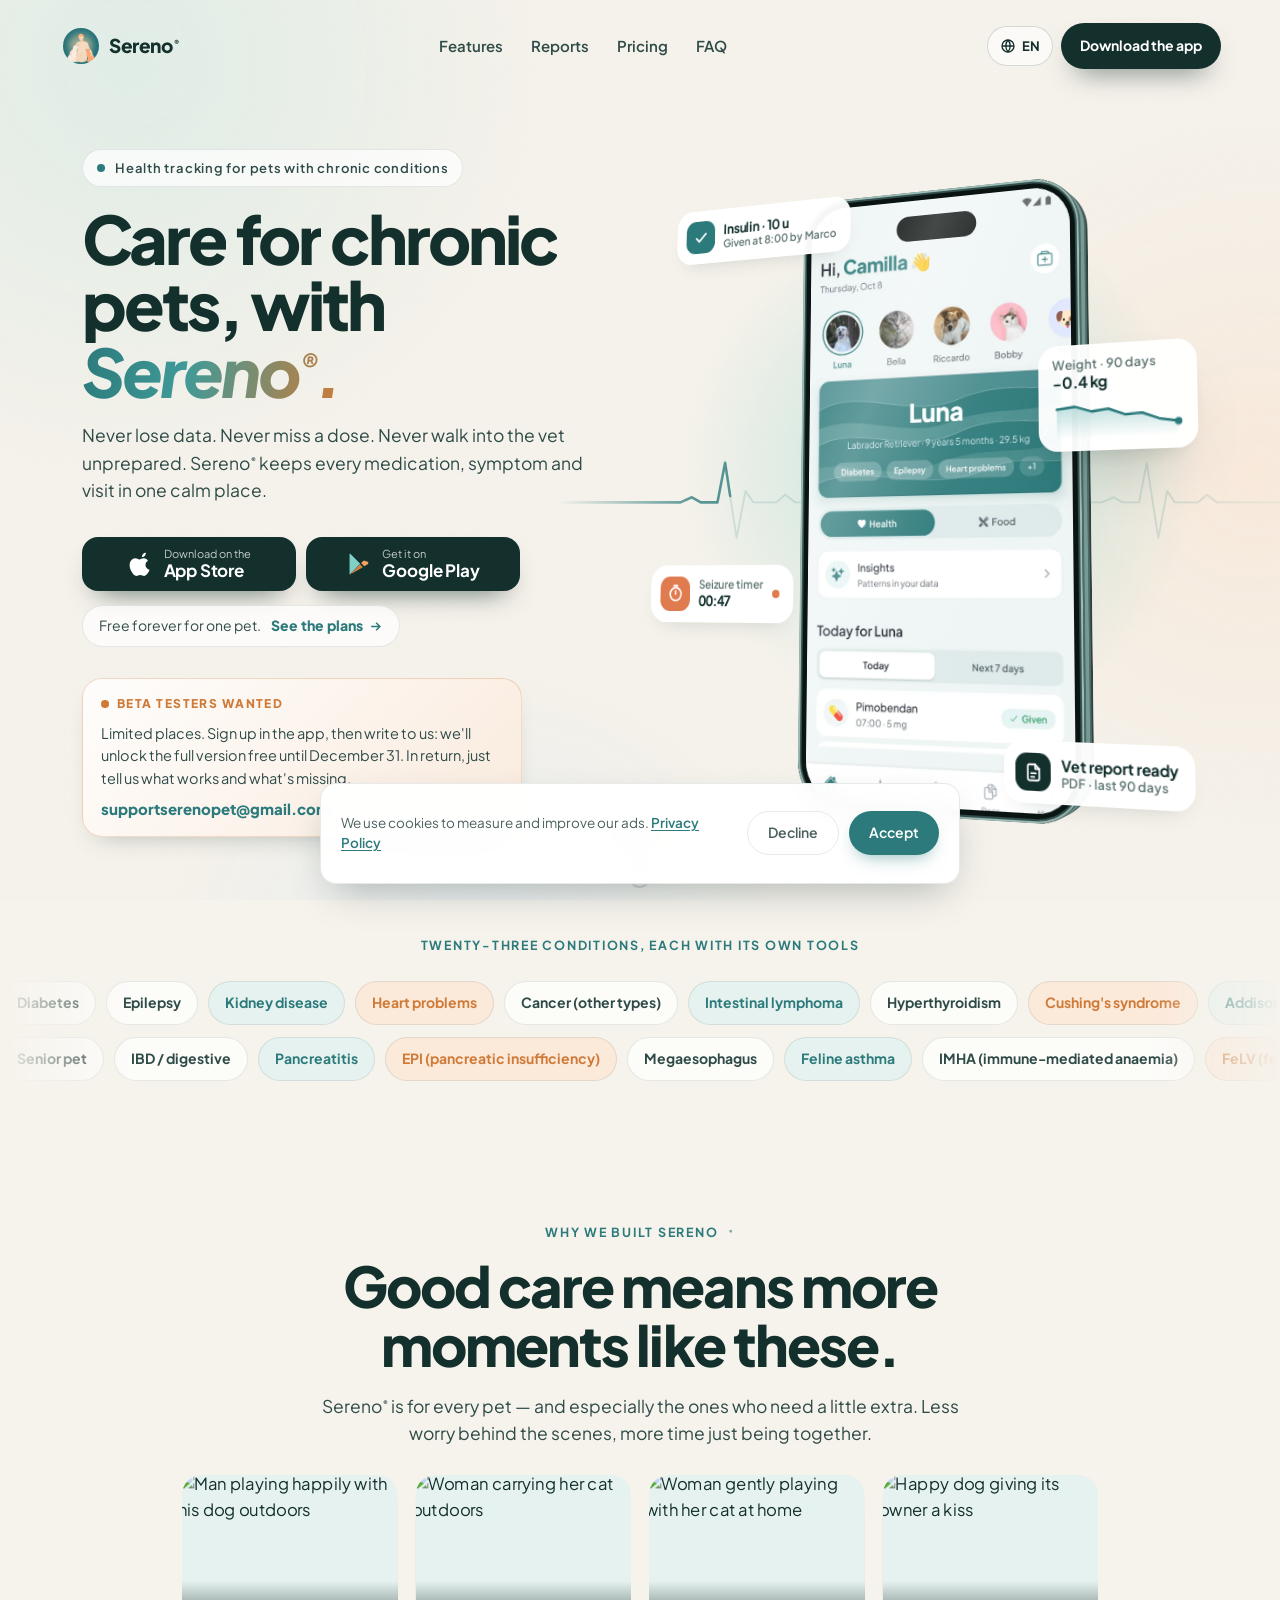
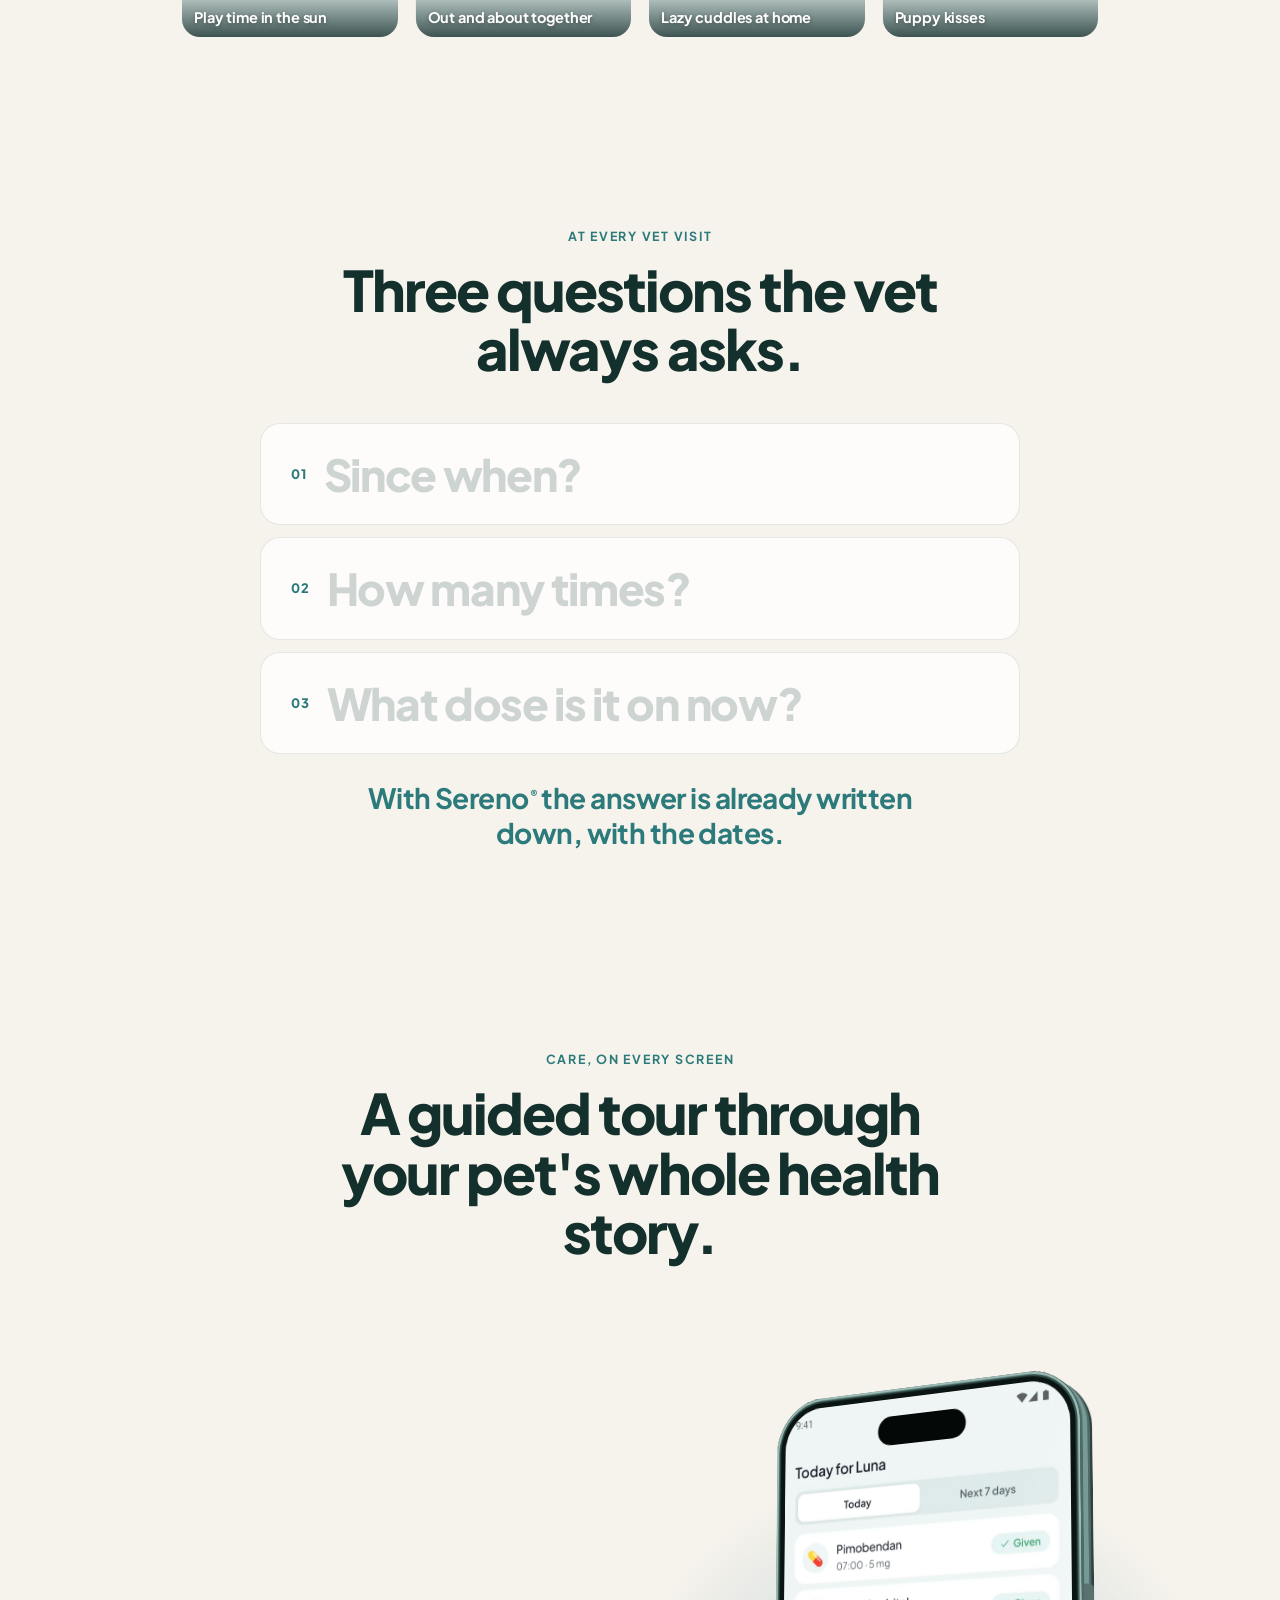
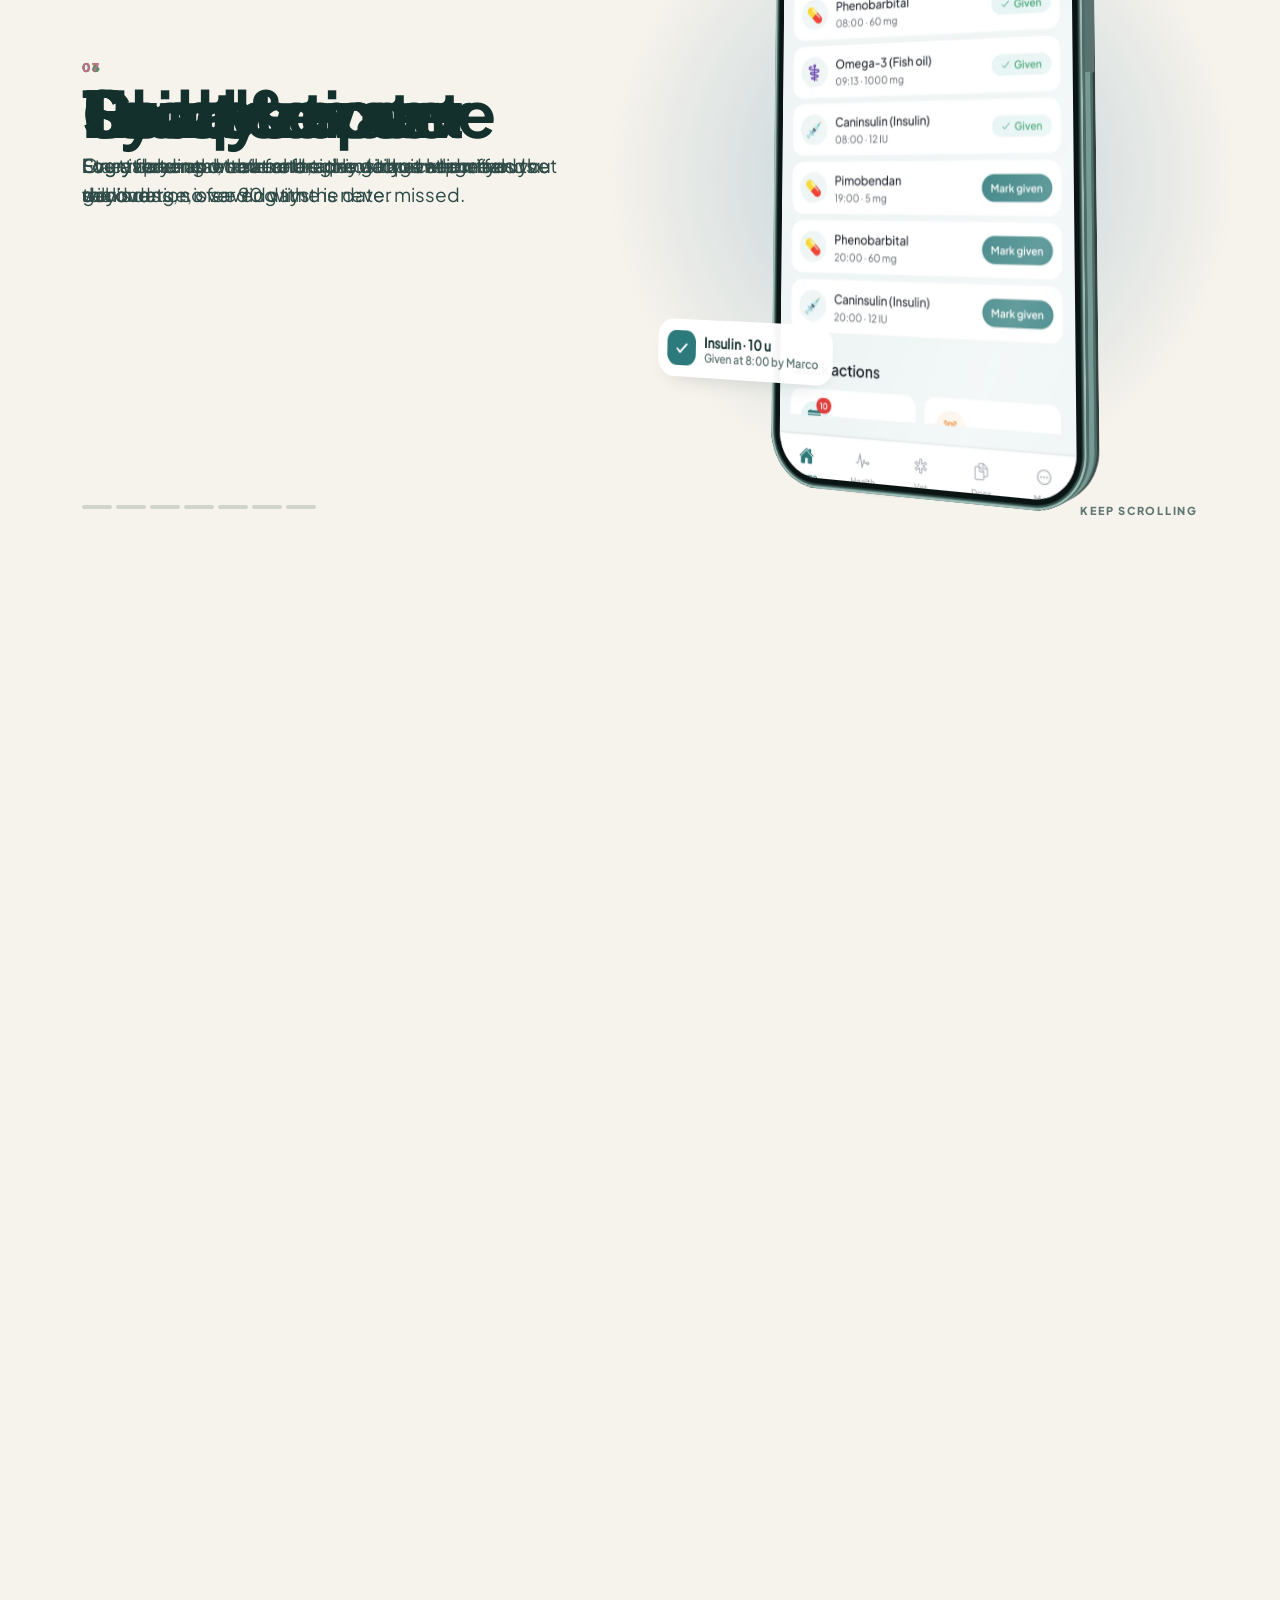
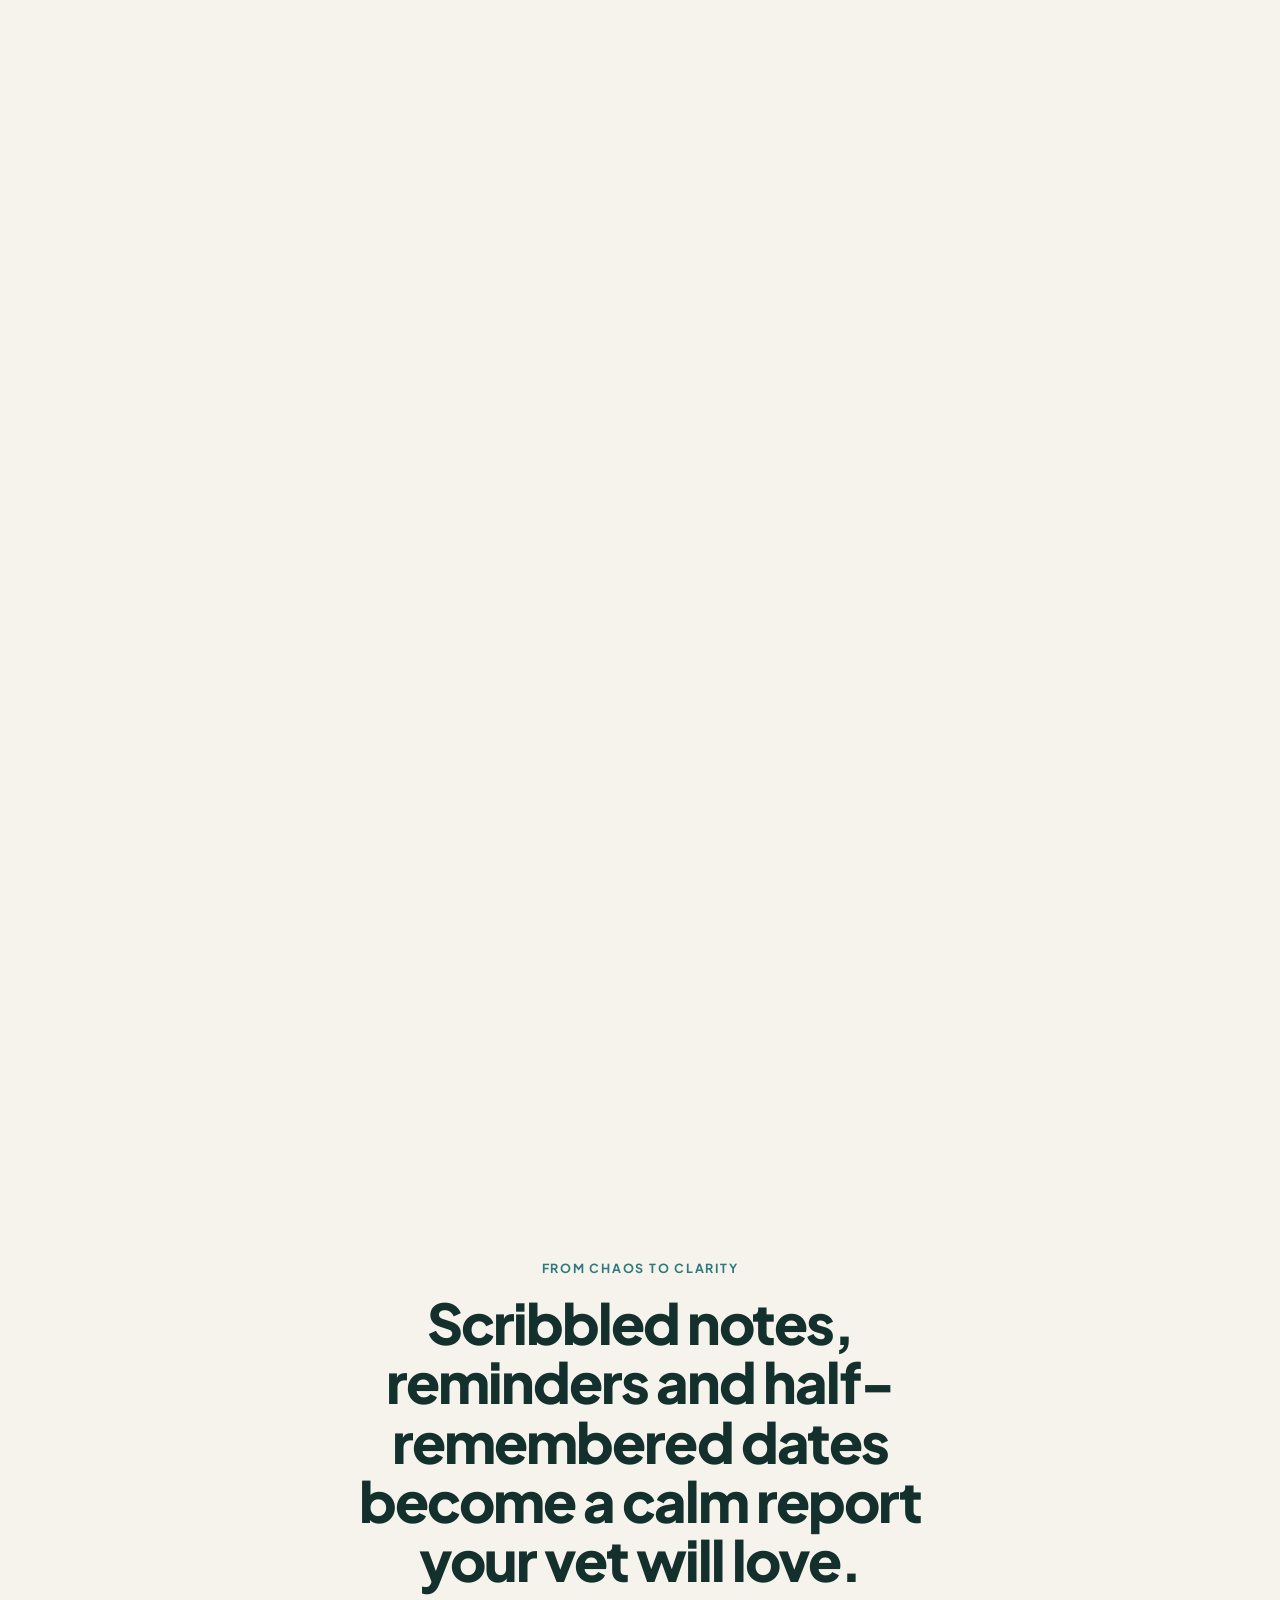
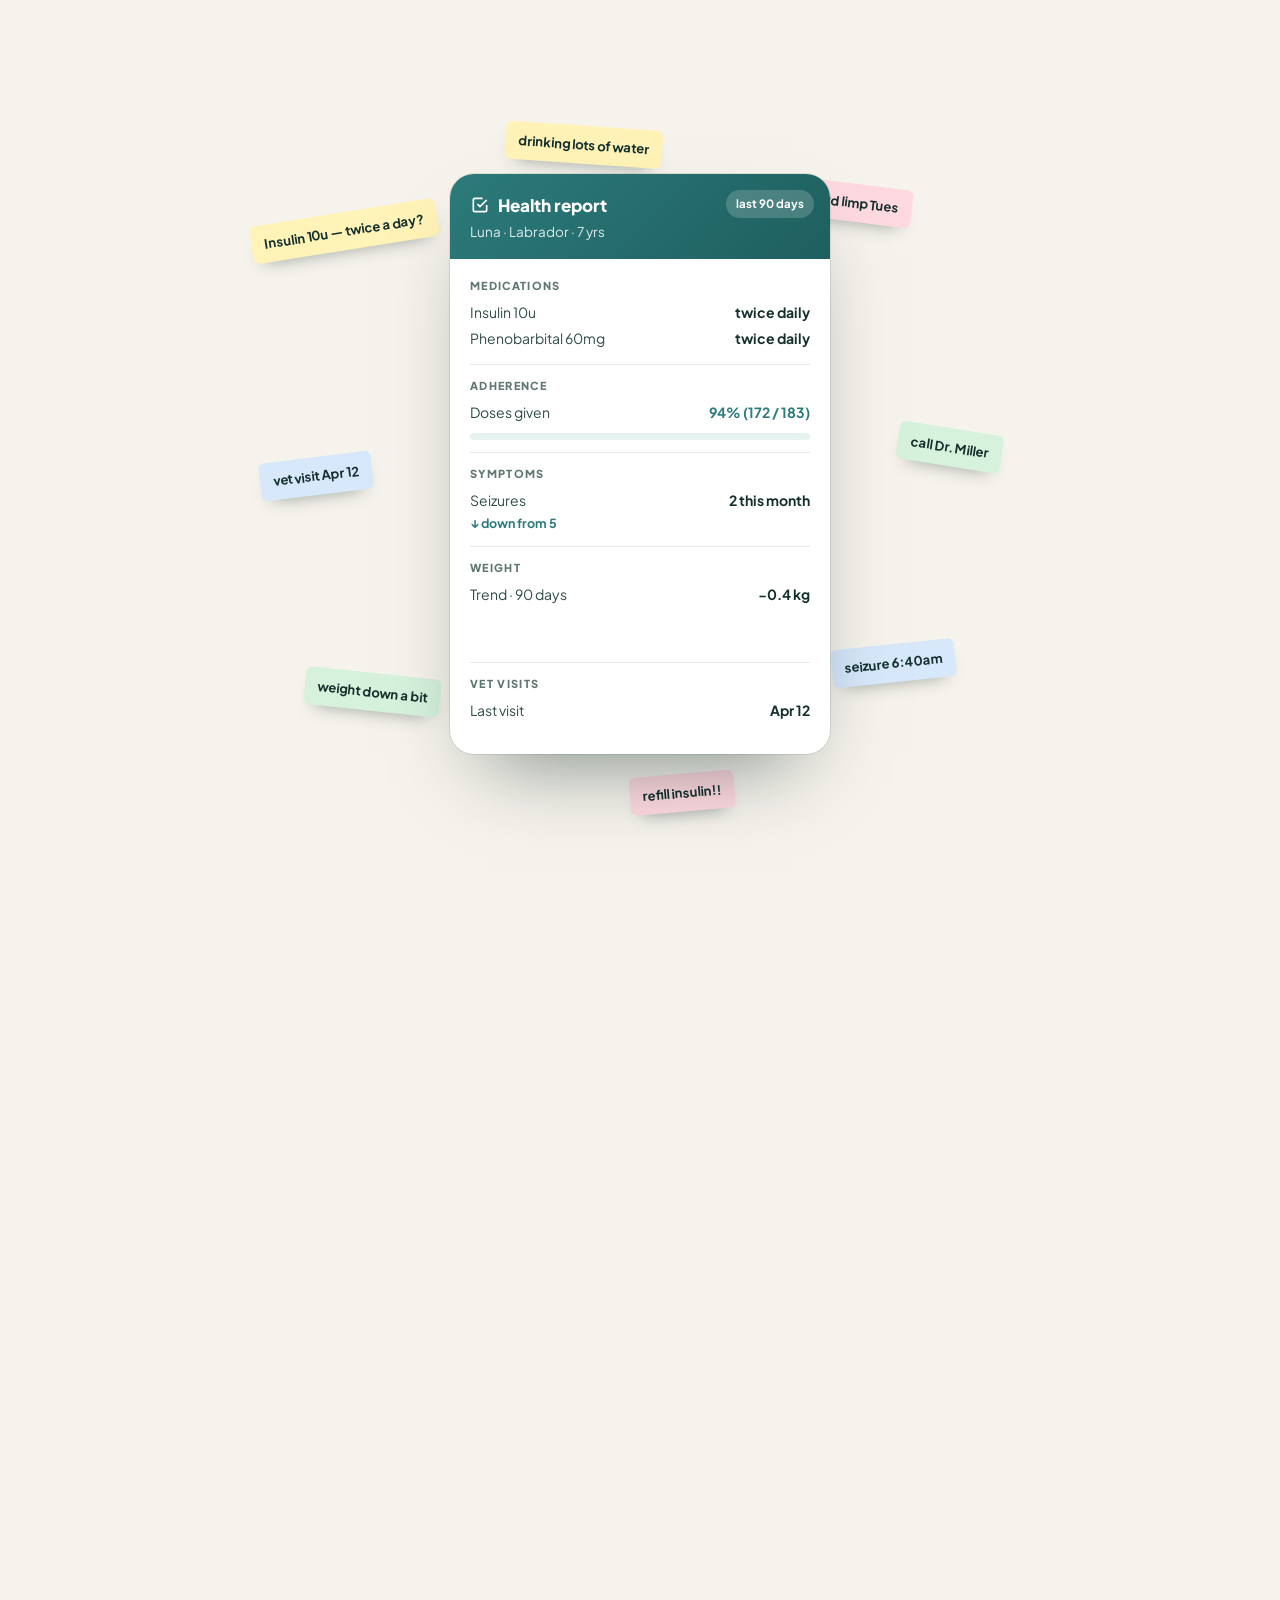
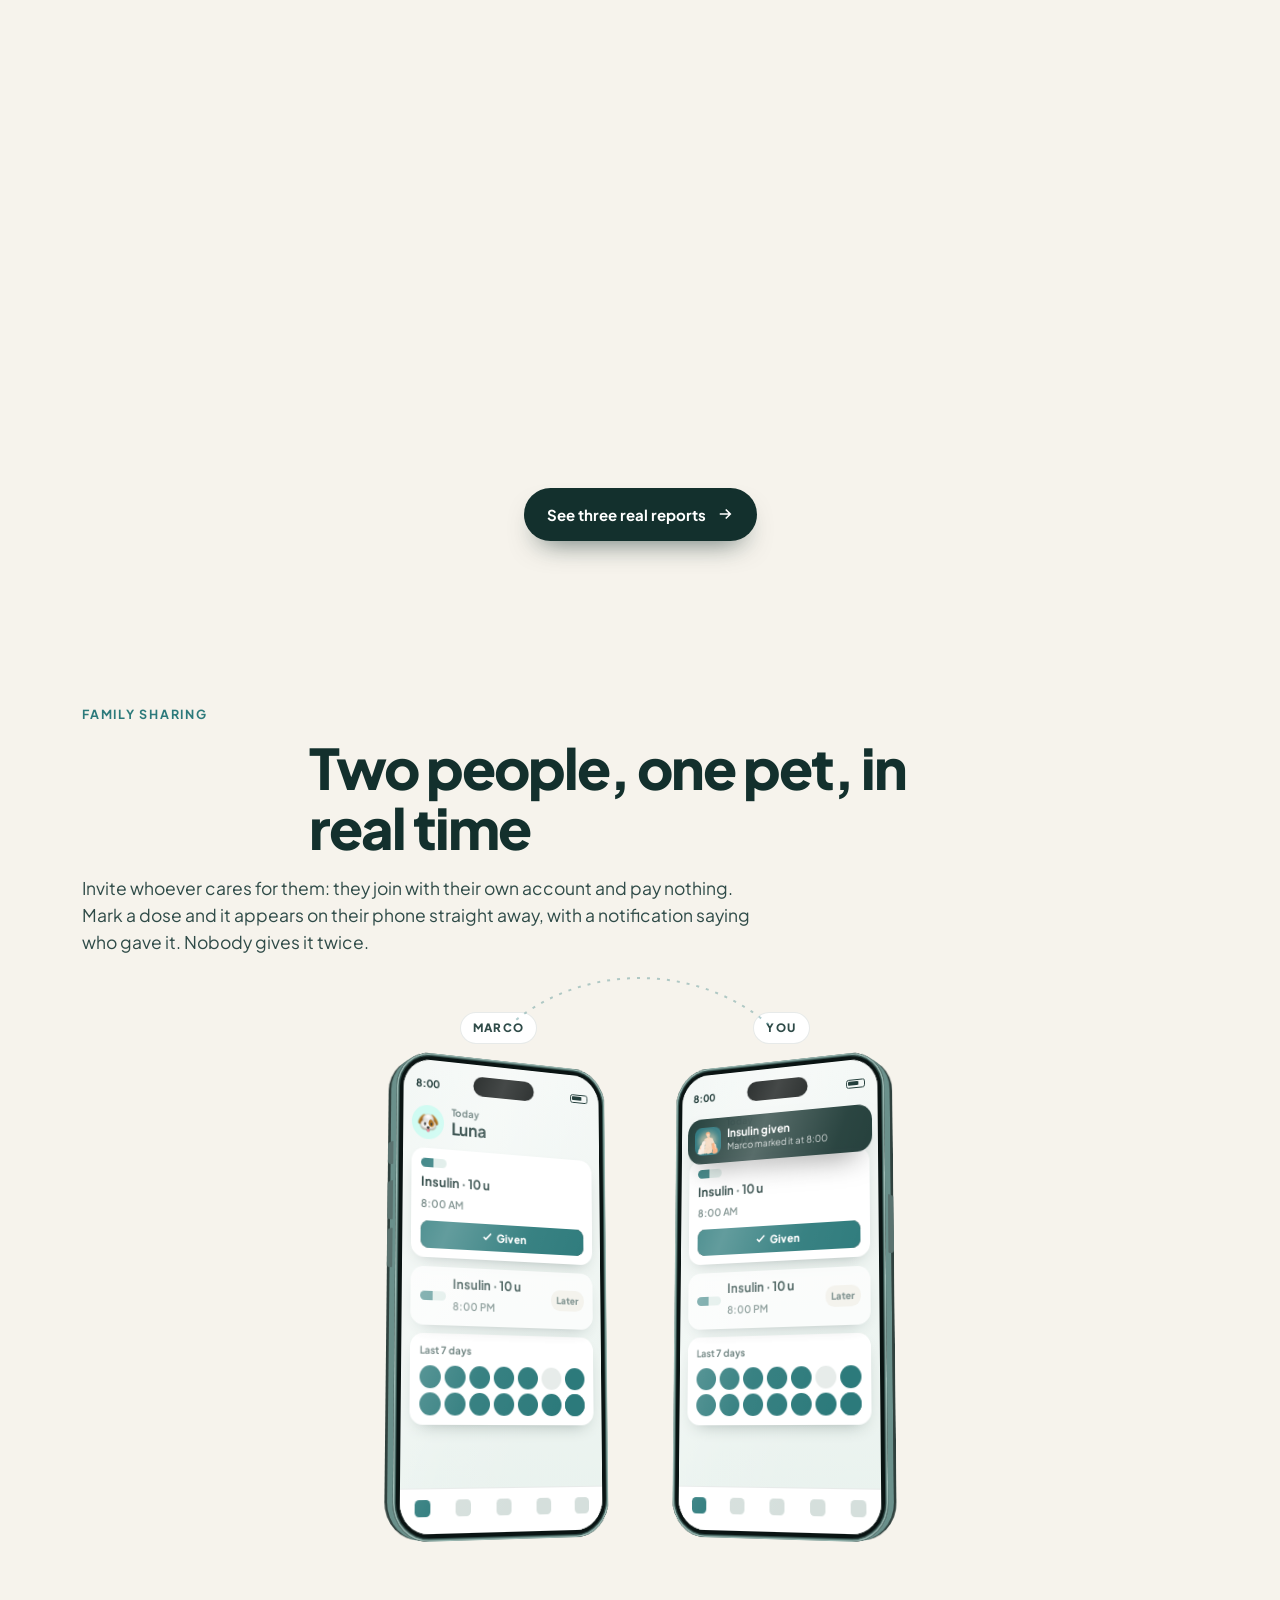
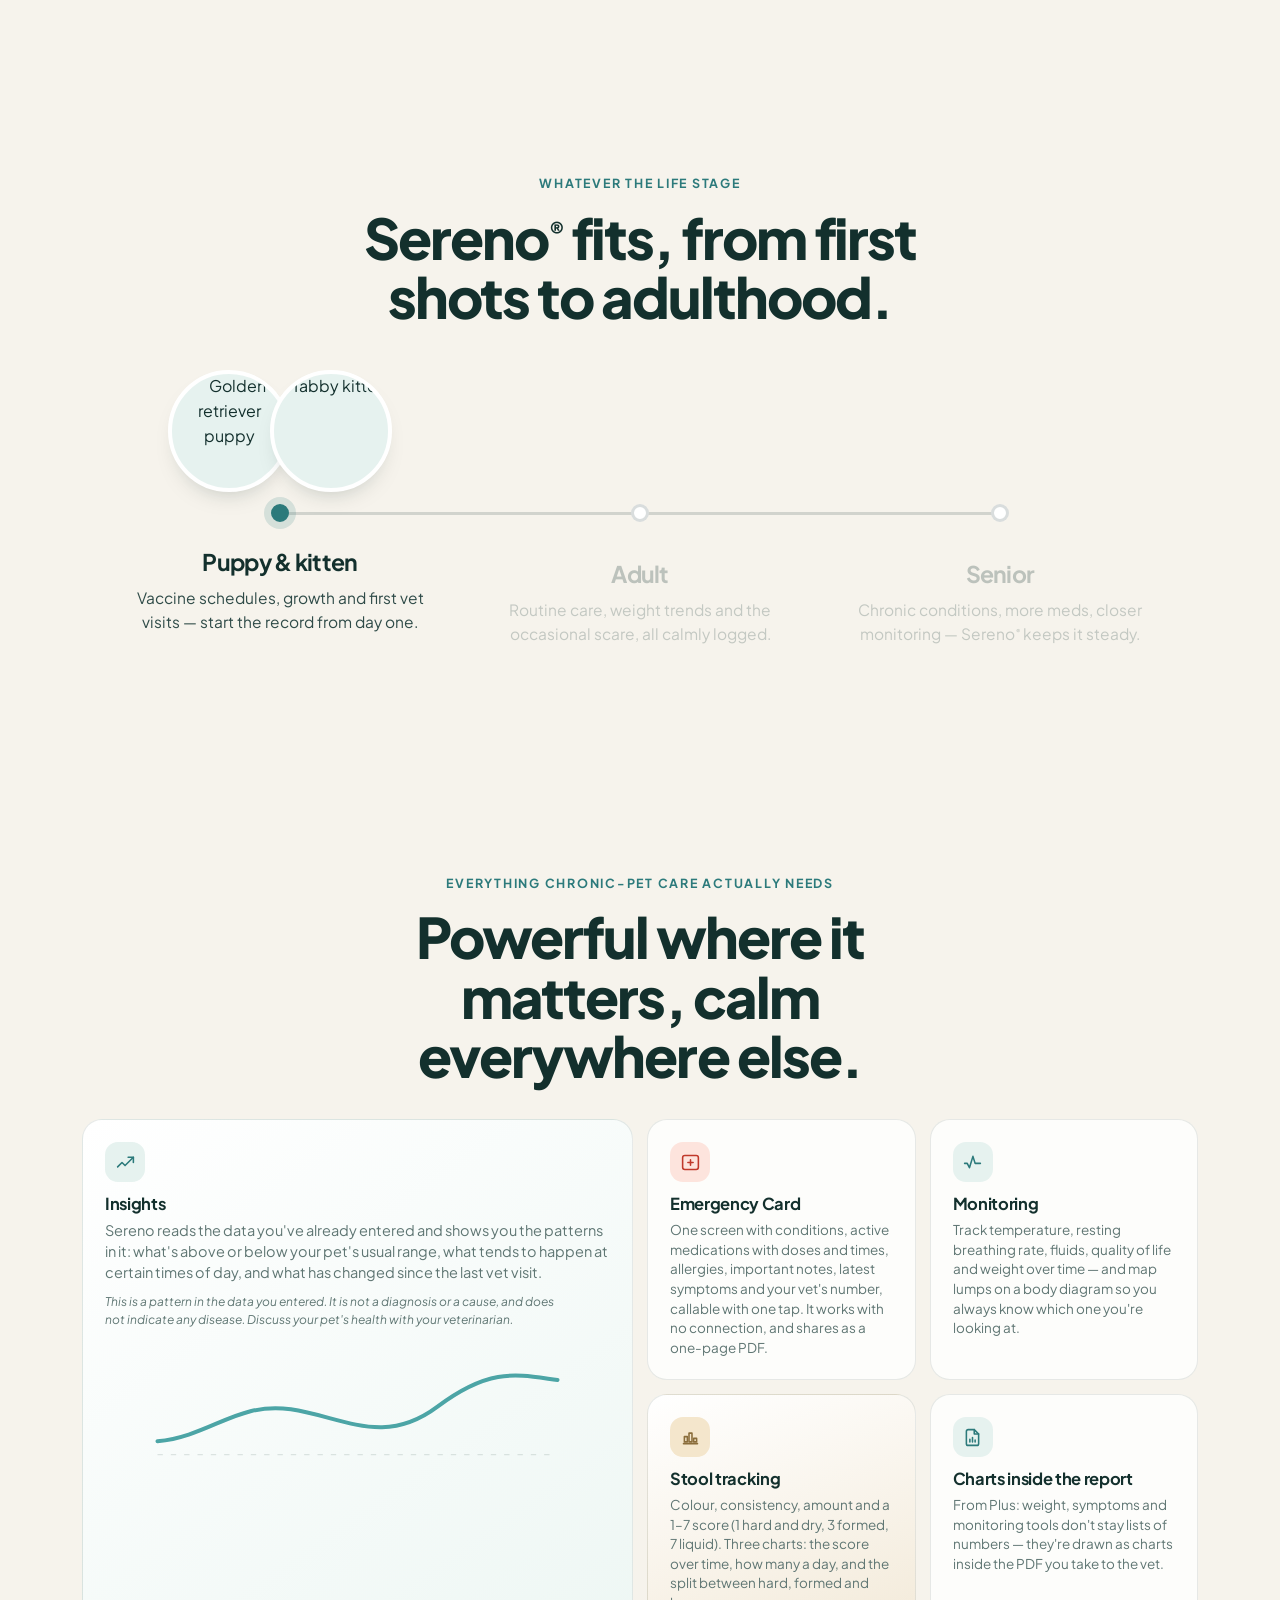
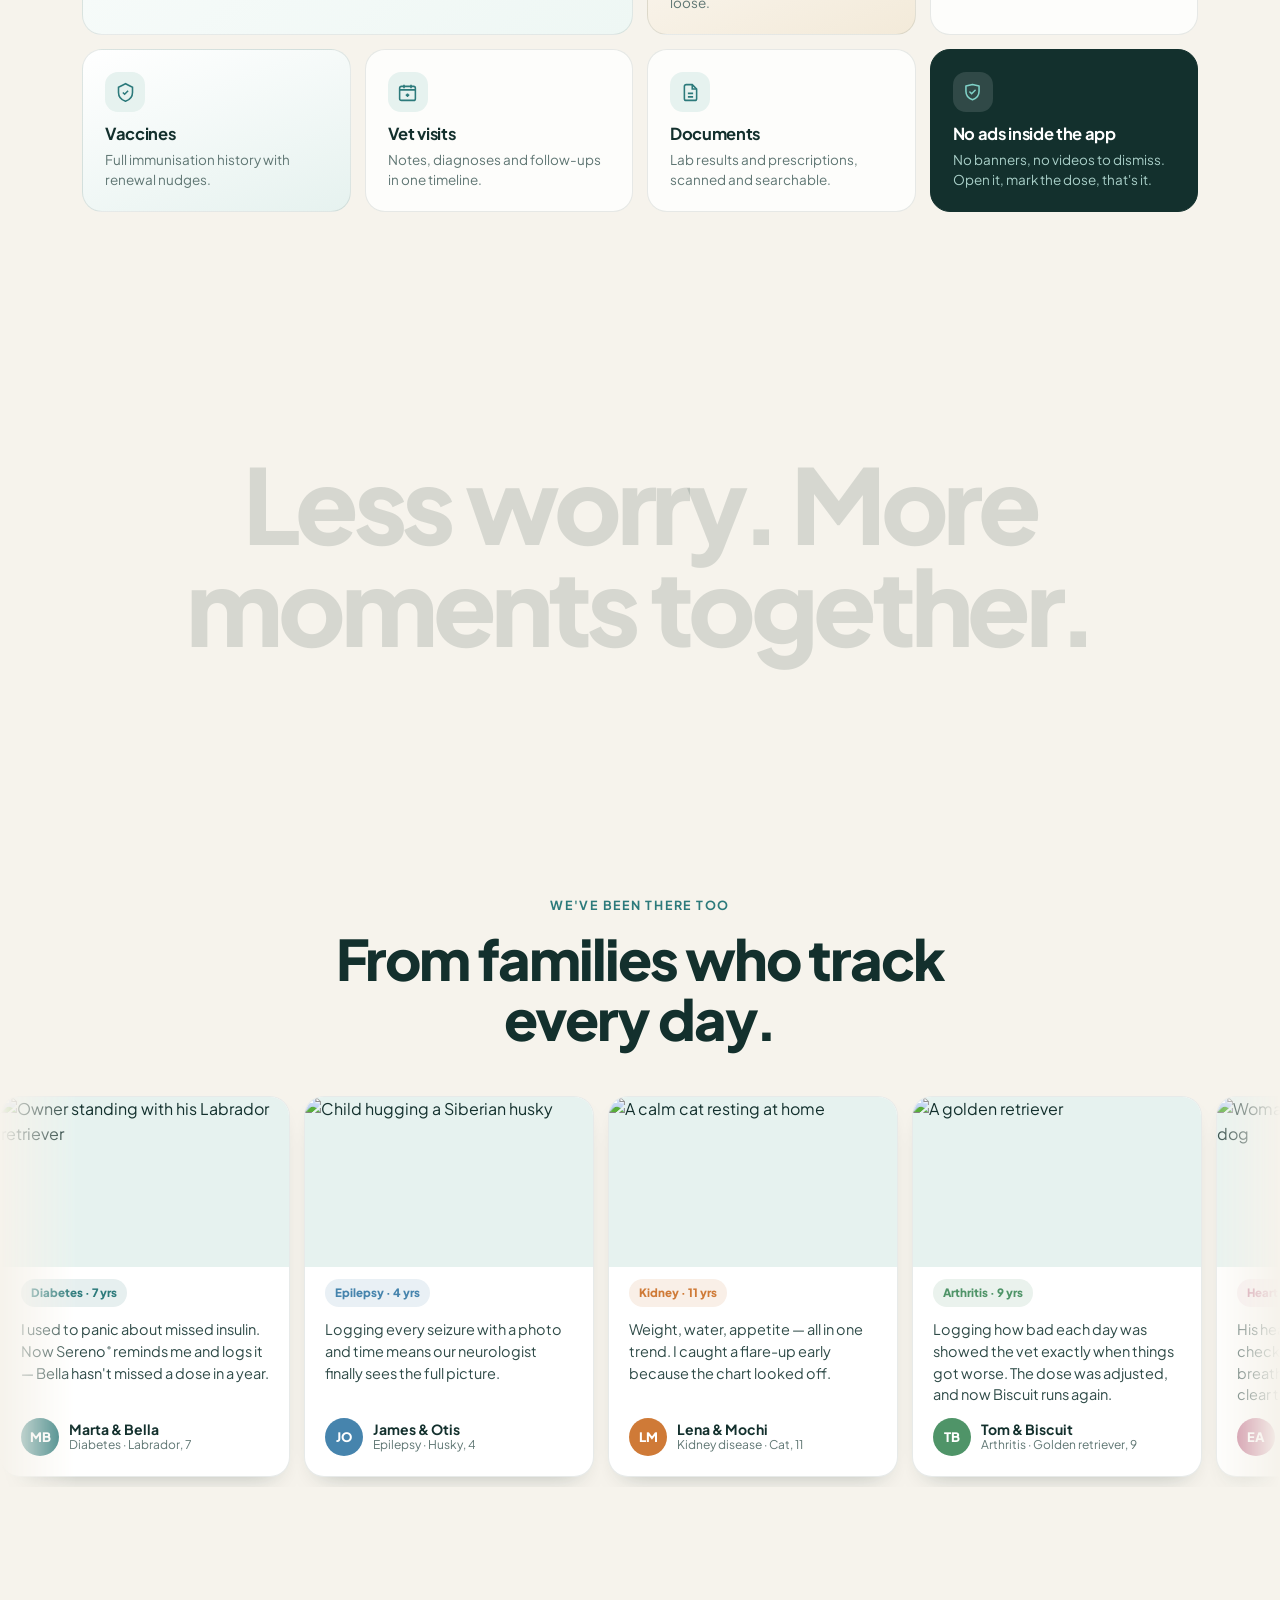
==== commit b1fba59b: "Lighter home page on phones Fewer layers in each 3D phone (6 plates, 4 on the small ones), no live b" ====
--- a/index.html
+++ b/index.html
@@ -11,7 +11,7 @@
 <link rel="preconnect" href="https://fonts.gstatic.com" crossorigin>
 <link href="https://fonts.googleapis.com/css2?family=Plus+Jakarta+Sans:ital,wght@0,300;0,400;0,500;0,600;0,700;0,800;1,500;1,600;1,700&display=swap" rel="stylesheet">
 <link rel="preload" as="image" href="assets/app_home_v3.webp">
-<link rel="stylesheet" href="css/v3.css?v=38">
+<link rel="stylesheet" href="css/v3.css?v=39">
 <script>document.documentElement.classList.add('js');</script>
 </head>
 <body>
@@ -569,7 +569,7 @@
 <script src="js/i18n.js?v=29"></script>
 <script src="js/i18n-v2.js?v=2"></script>
 <script src="js/i18n-v3.js?v=7"></script>
-<script src="js/v3.js?v=10"></script>
+<script src="js/v3.js?v=11"></script>
 
 <!-- ============ Cookie consent + Meta Pixel ============ -->
 <style>
--- a/css/v3.css
+++ b/css/v3.css
@@ -859,3 +859,18 @@
 @media (min-width:720px) and (max-width:999px){
   .orb--dose{left:-46%} .orb--weight{right:-50%} .orb--timer{left:-48%} .orb--report{right:-44%}
 }
+
+/* ============================================================
+   Lighter on phones (8 Oct): no live blurs, nothing animating off screen
+   ============================================================ */
+.halo{filter:none;animation:none;background:radial-gradient(circle at 50% 45%,rgba(127,209,199,.45),rgba(127,209,199,0) 62%)}
+.floor{filter:none;animation:none;background:radial-gradient(closest-side,rgba(13,40,38,.26),rgba(13,40,38,0))}
+.ecg-run{filter:none}
+/* a section that is off screen stops all its animations */
+.off,.off *,.off *::before,.off *::after{animation-play-state:paused!important}
+@media (hover:none){
+  /* frosted glass is one of the most expensive things a phone can draw */
+  .eyebrow-pill,.nav.scrolled .nav-inner,.nav-mobile{-webkit-backdrop-filter:none!important;backdrop-filter:none!important}
+  .eyebrow-pill{background:rgba(255,255,255,.92)}
+  #cookie-banner{-webkit-backdrop-filter:none!important;backdrop-filter:none!important;background:#fff!important}
+}
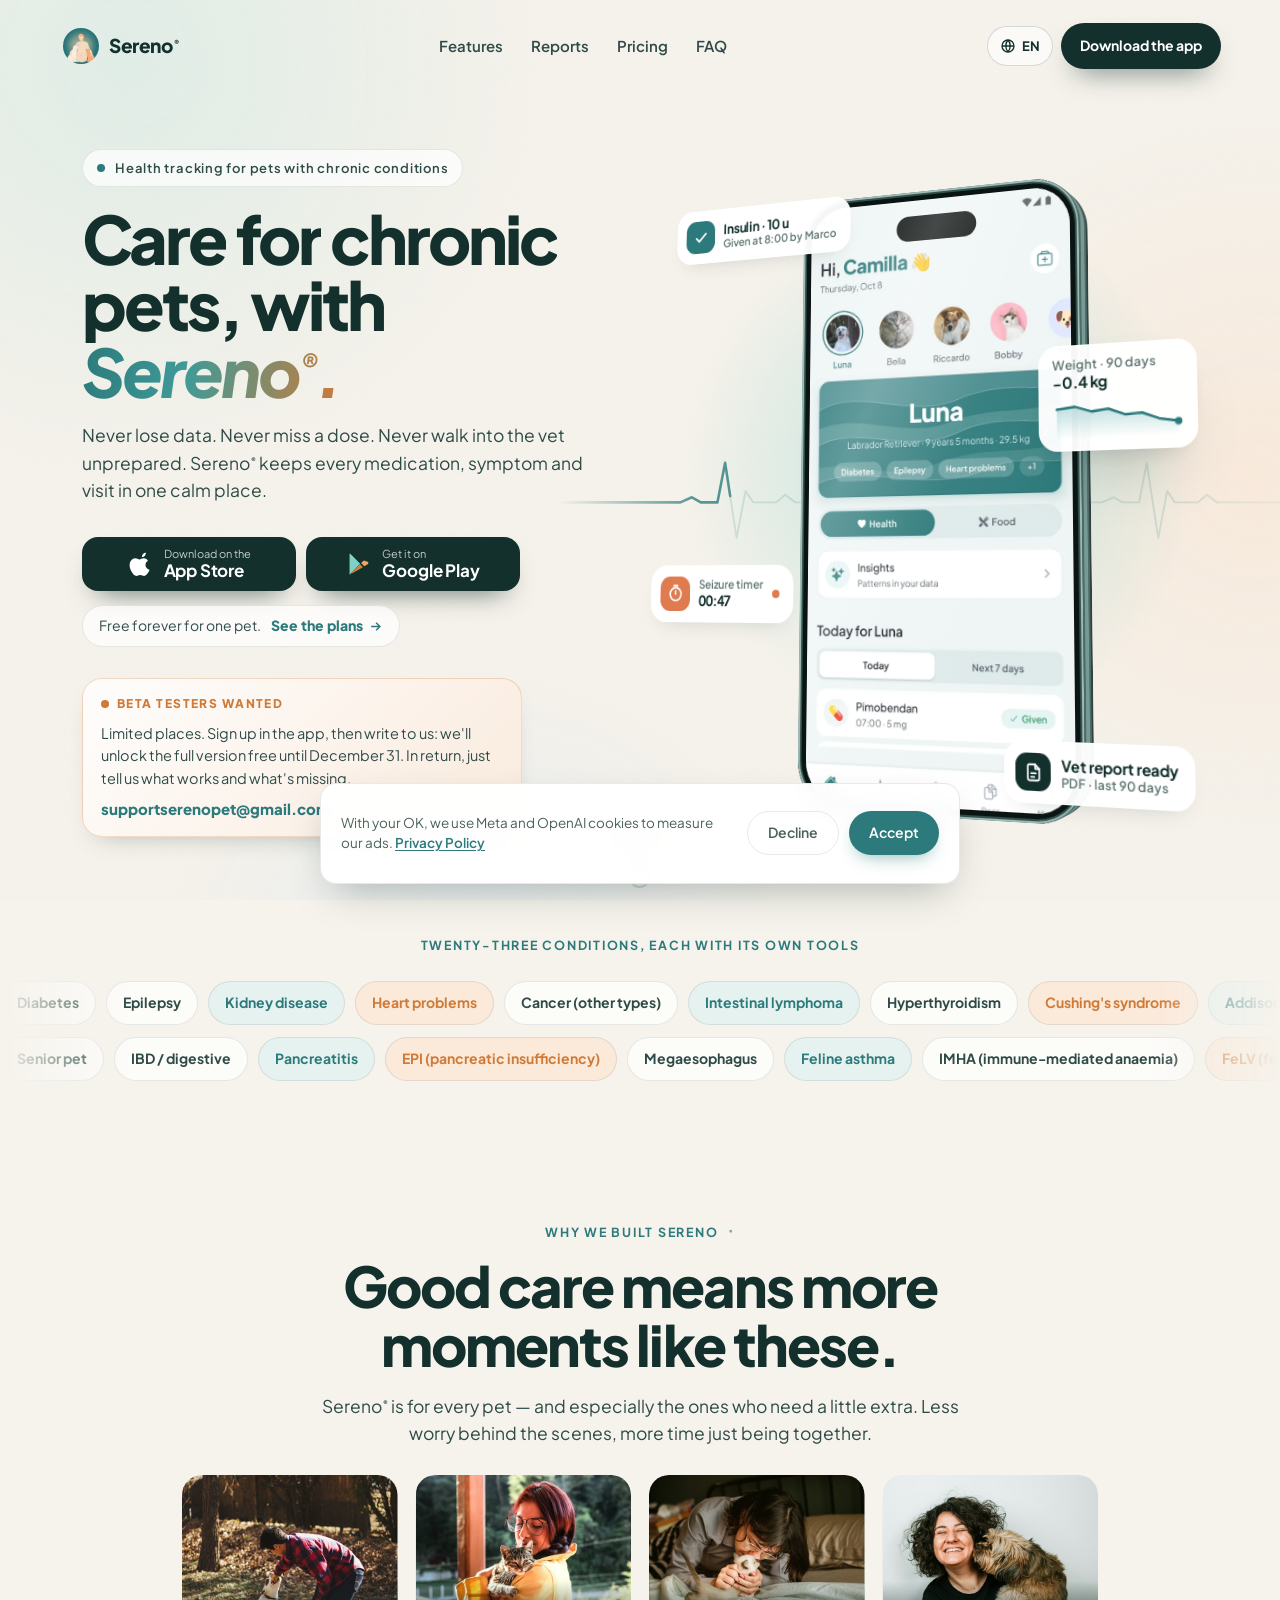
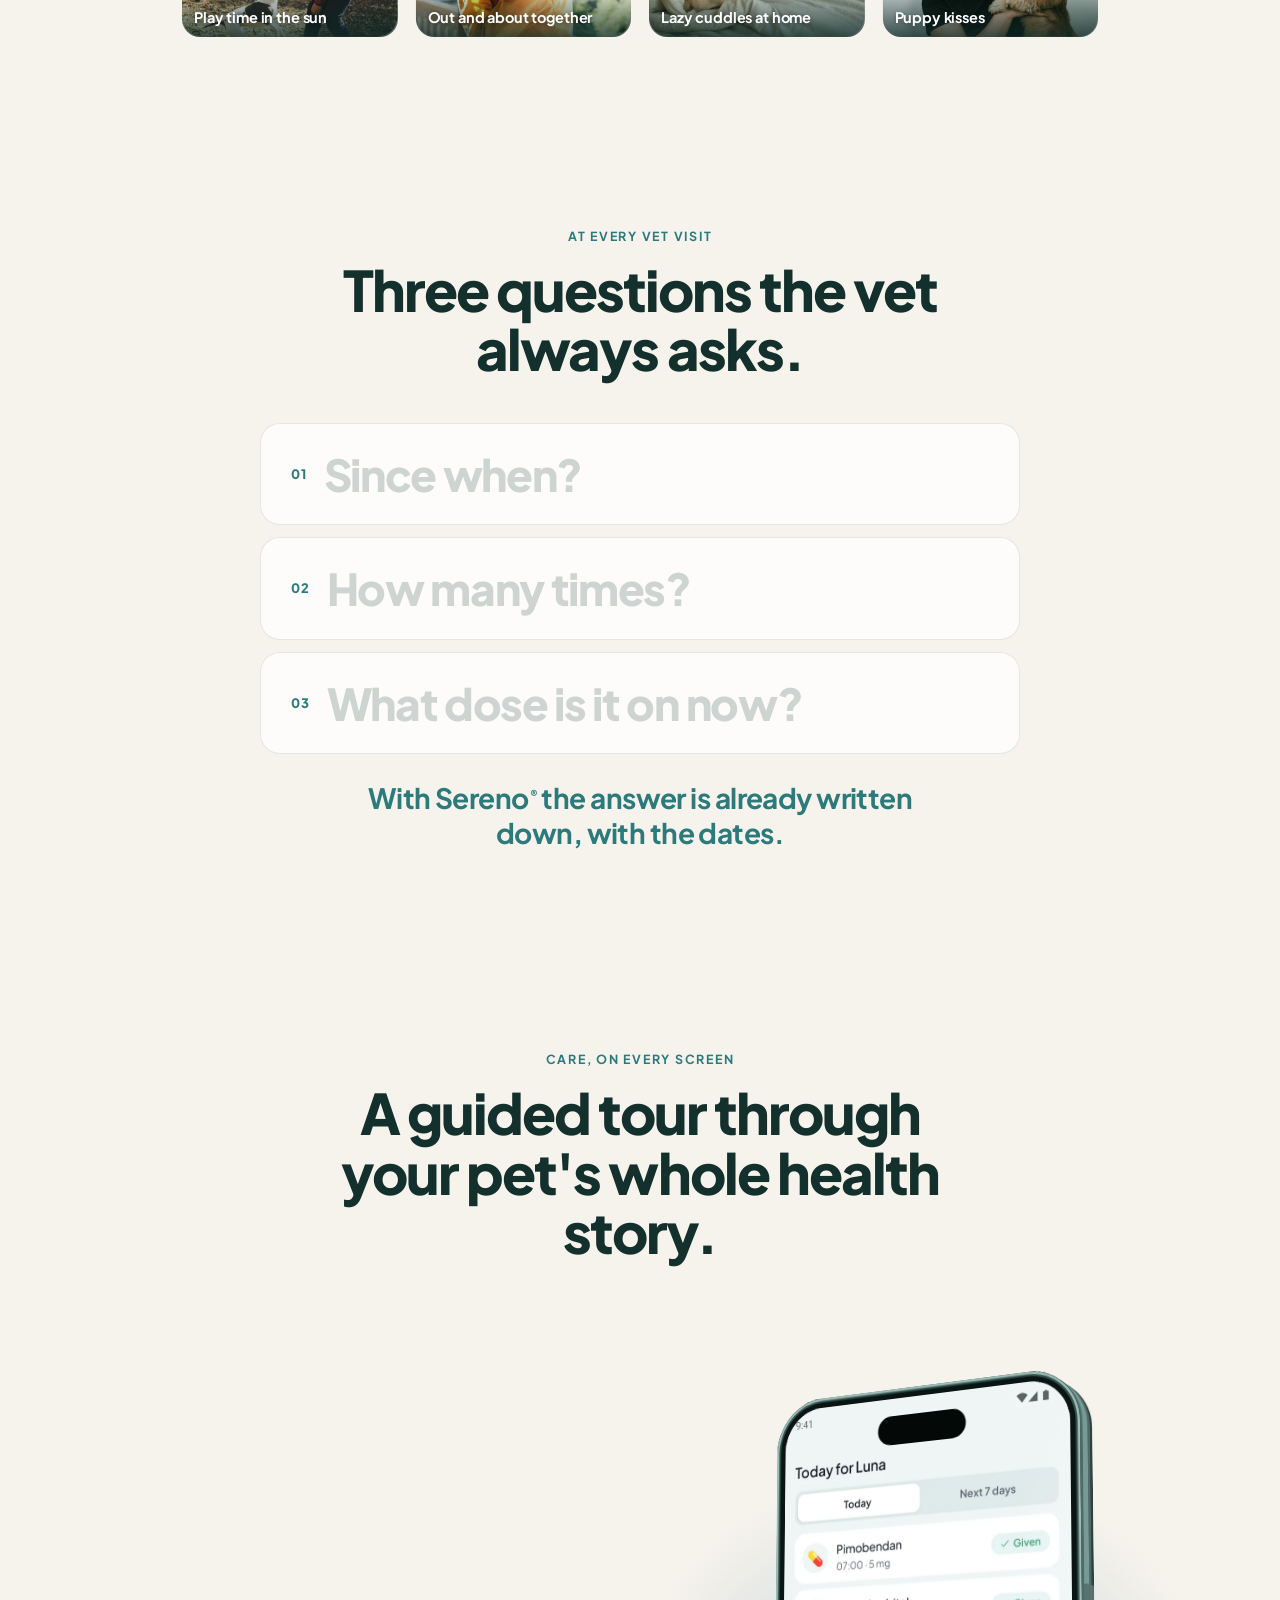
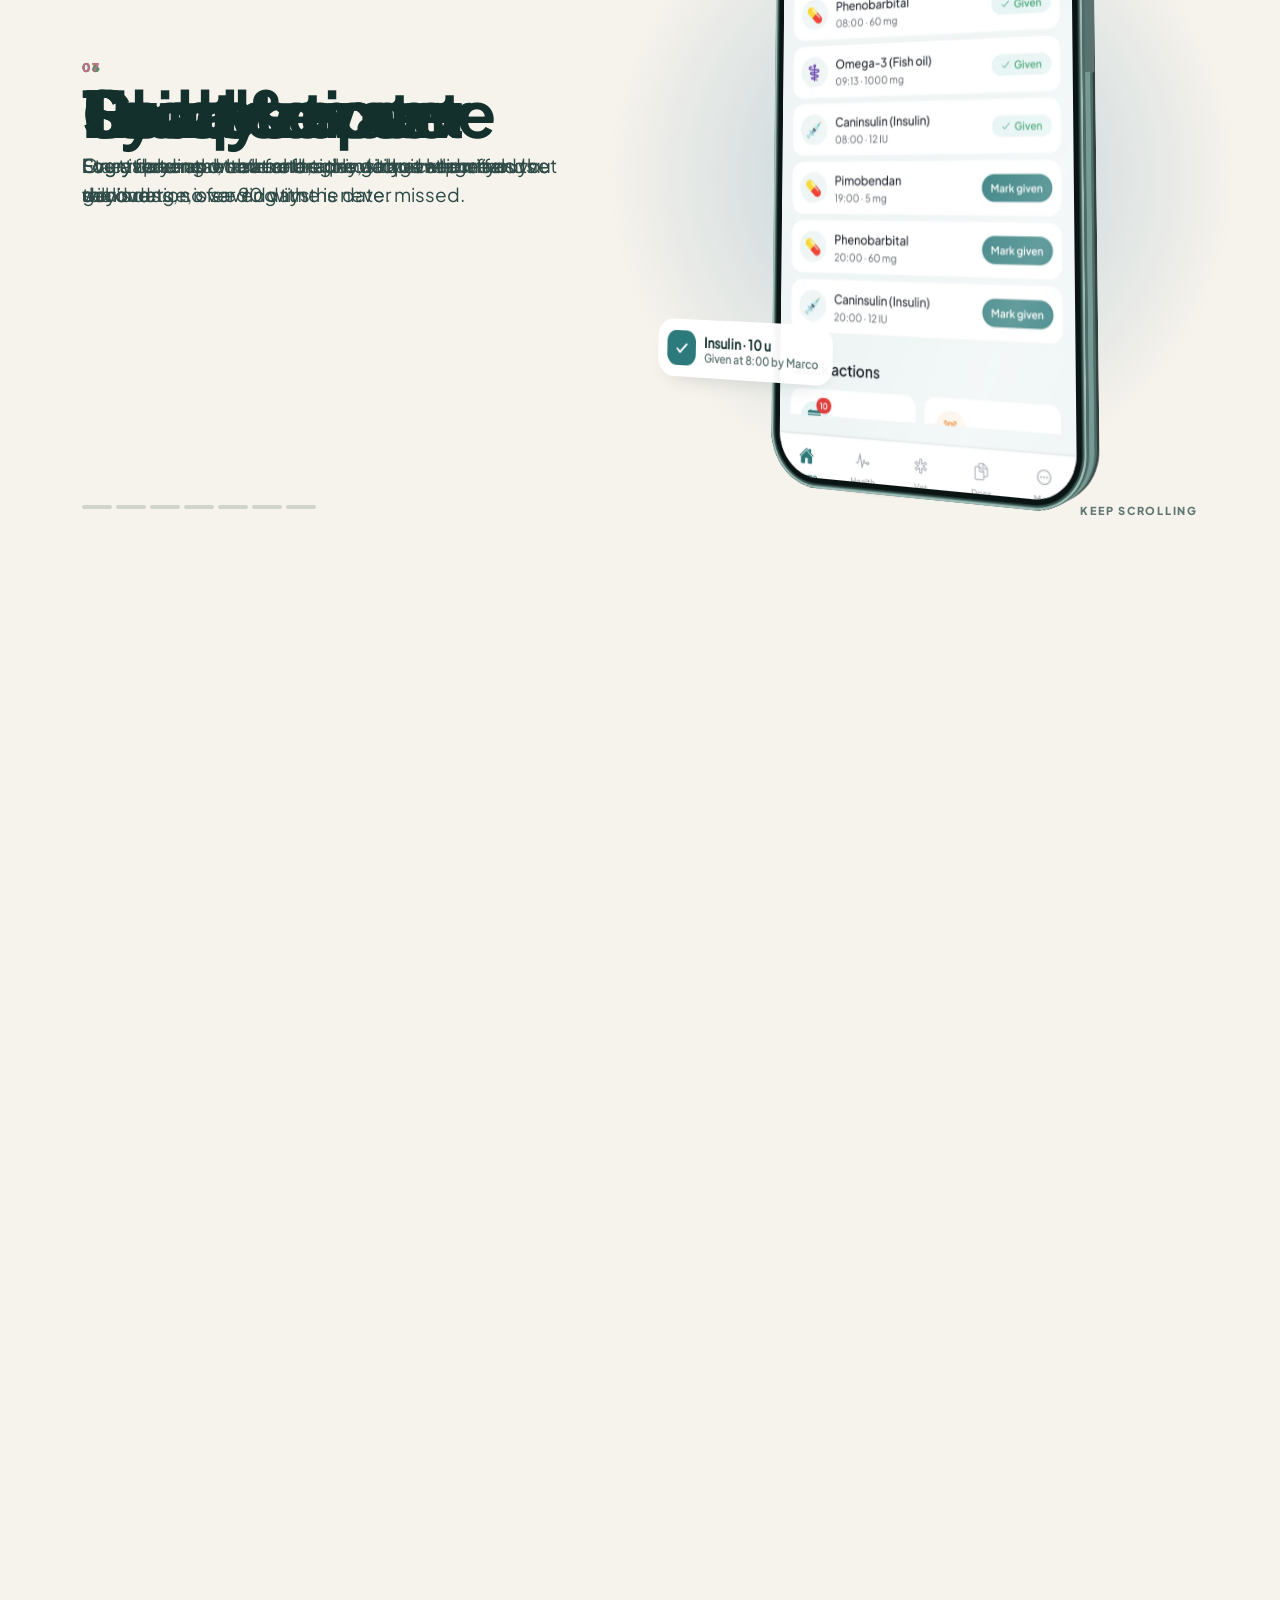
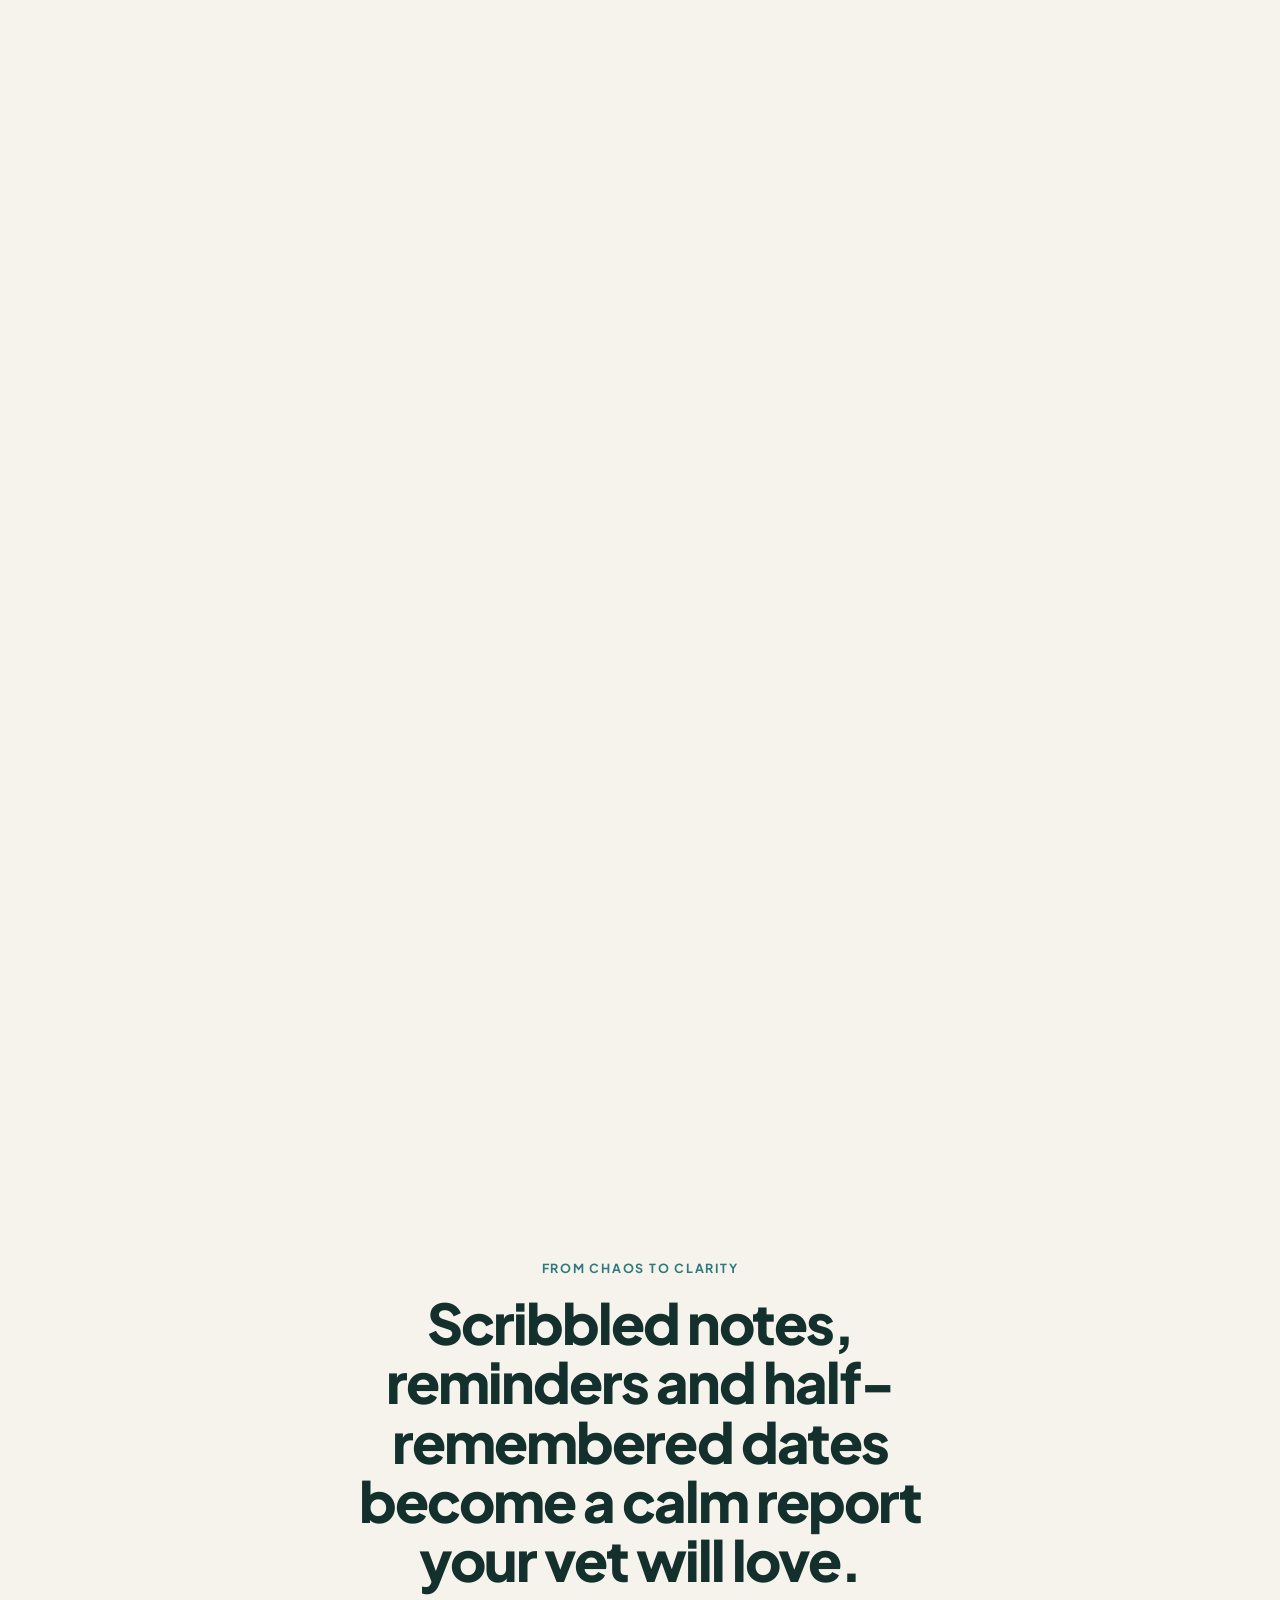
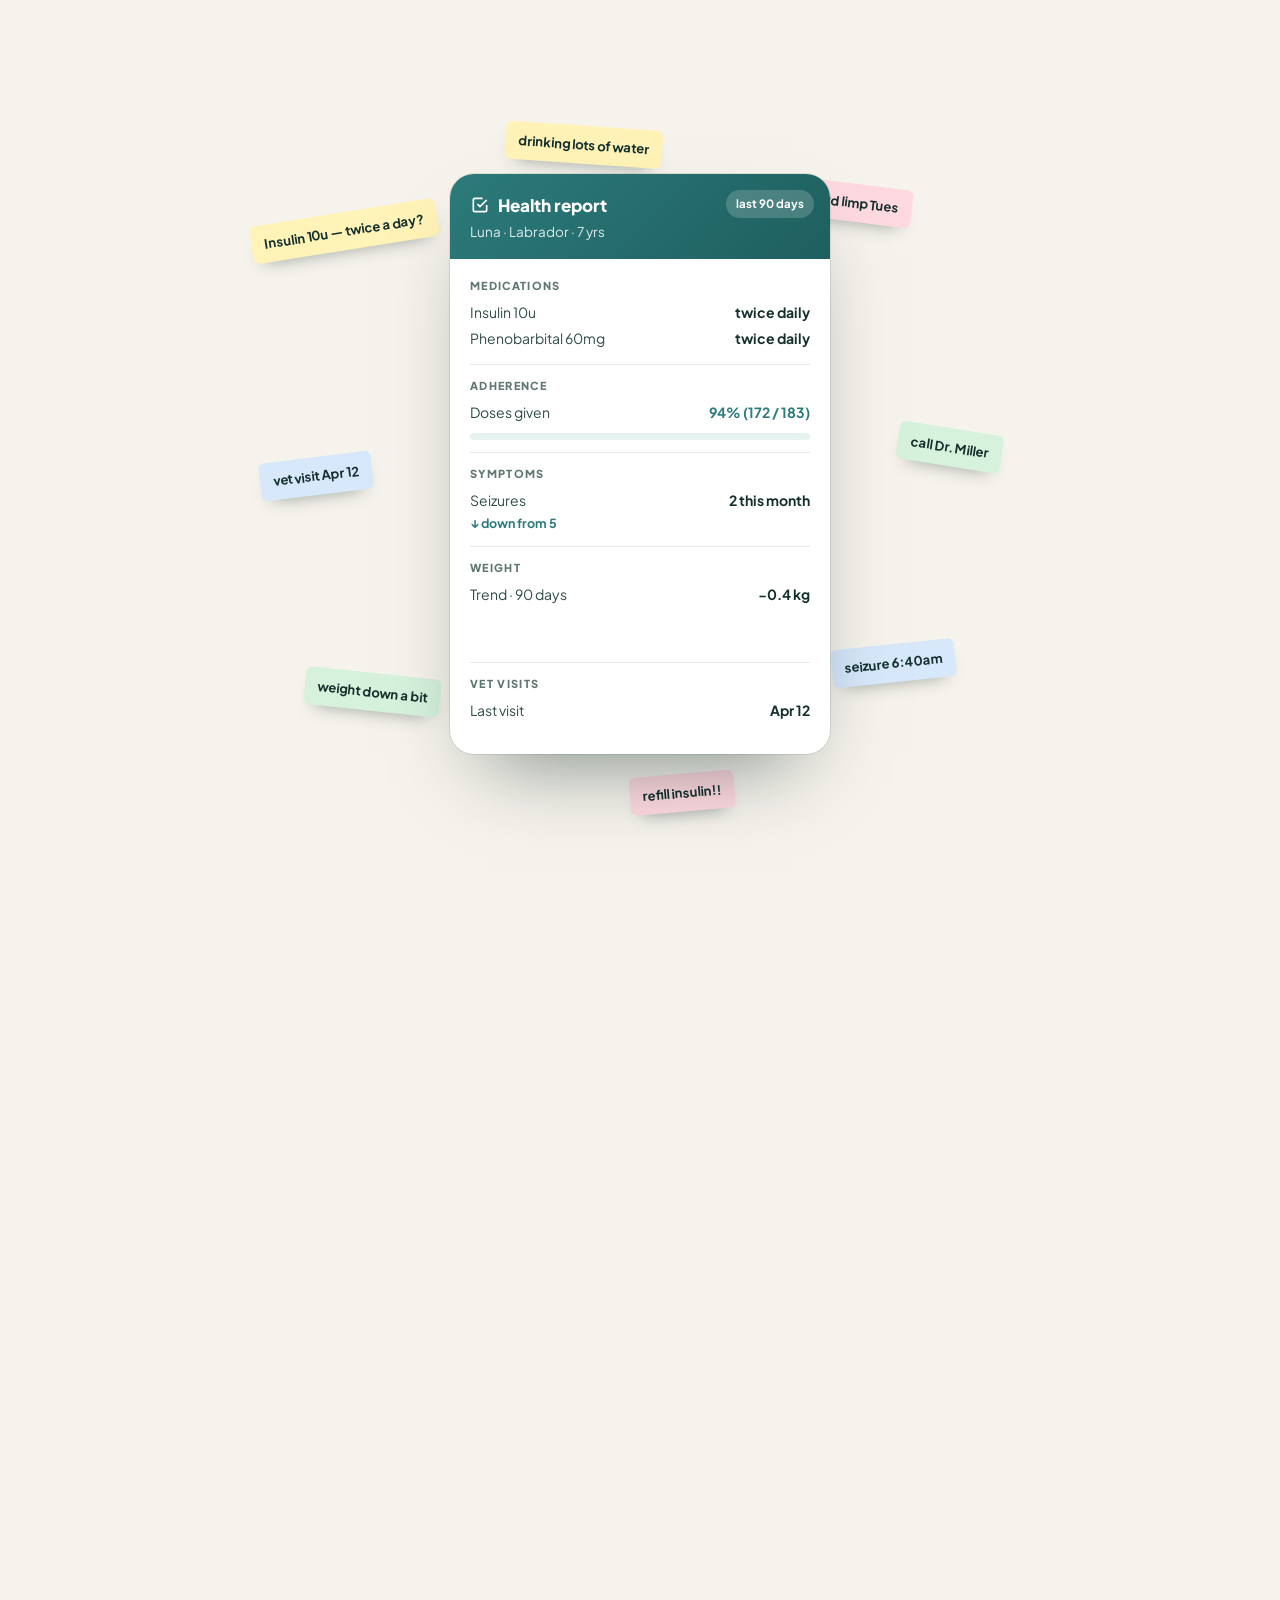
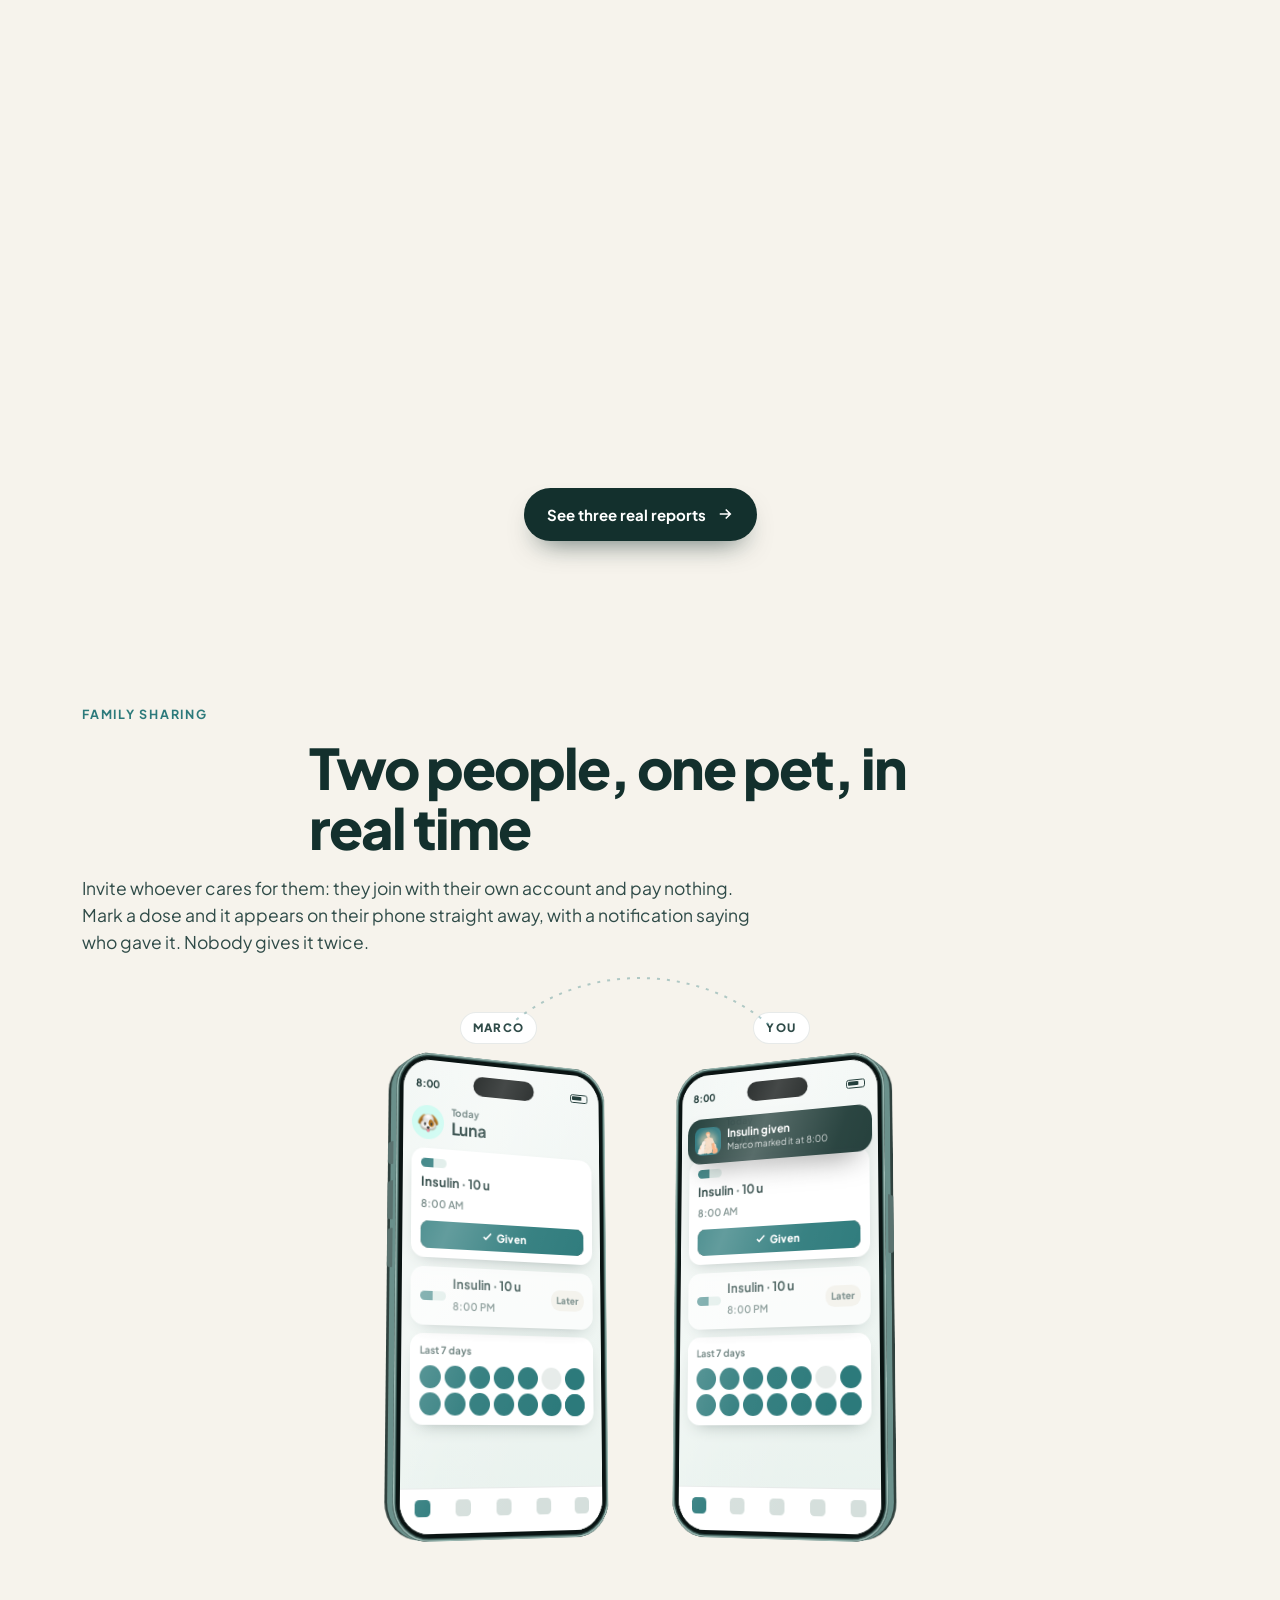
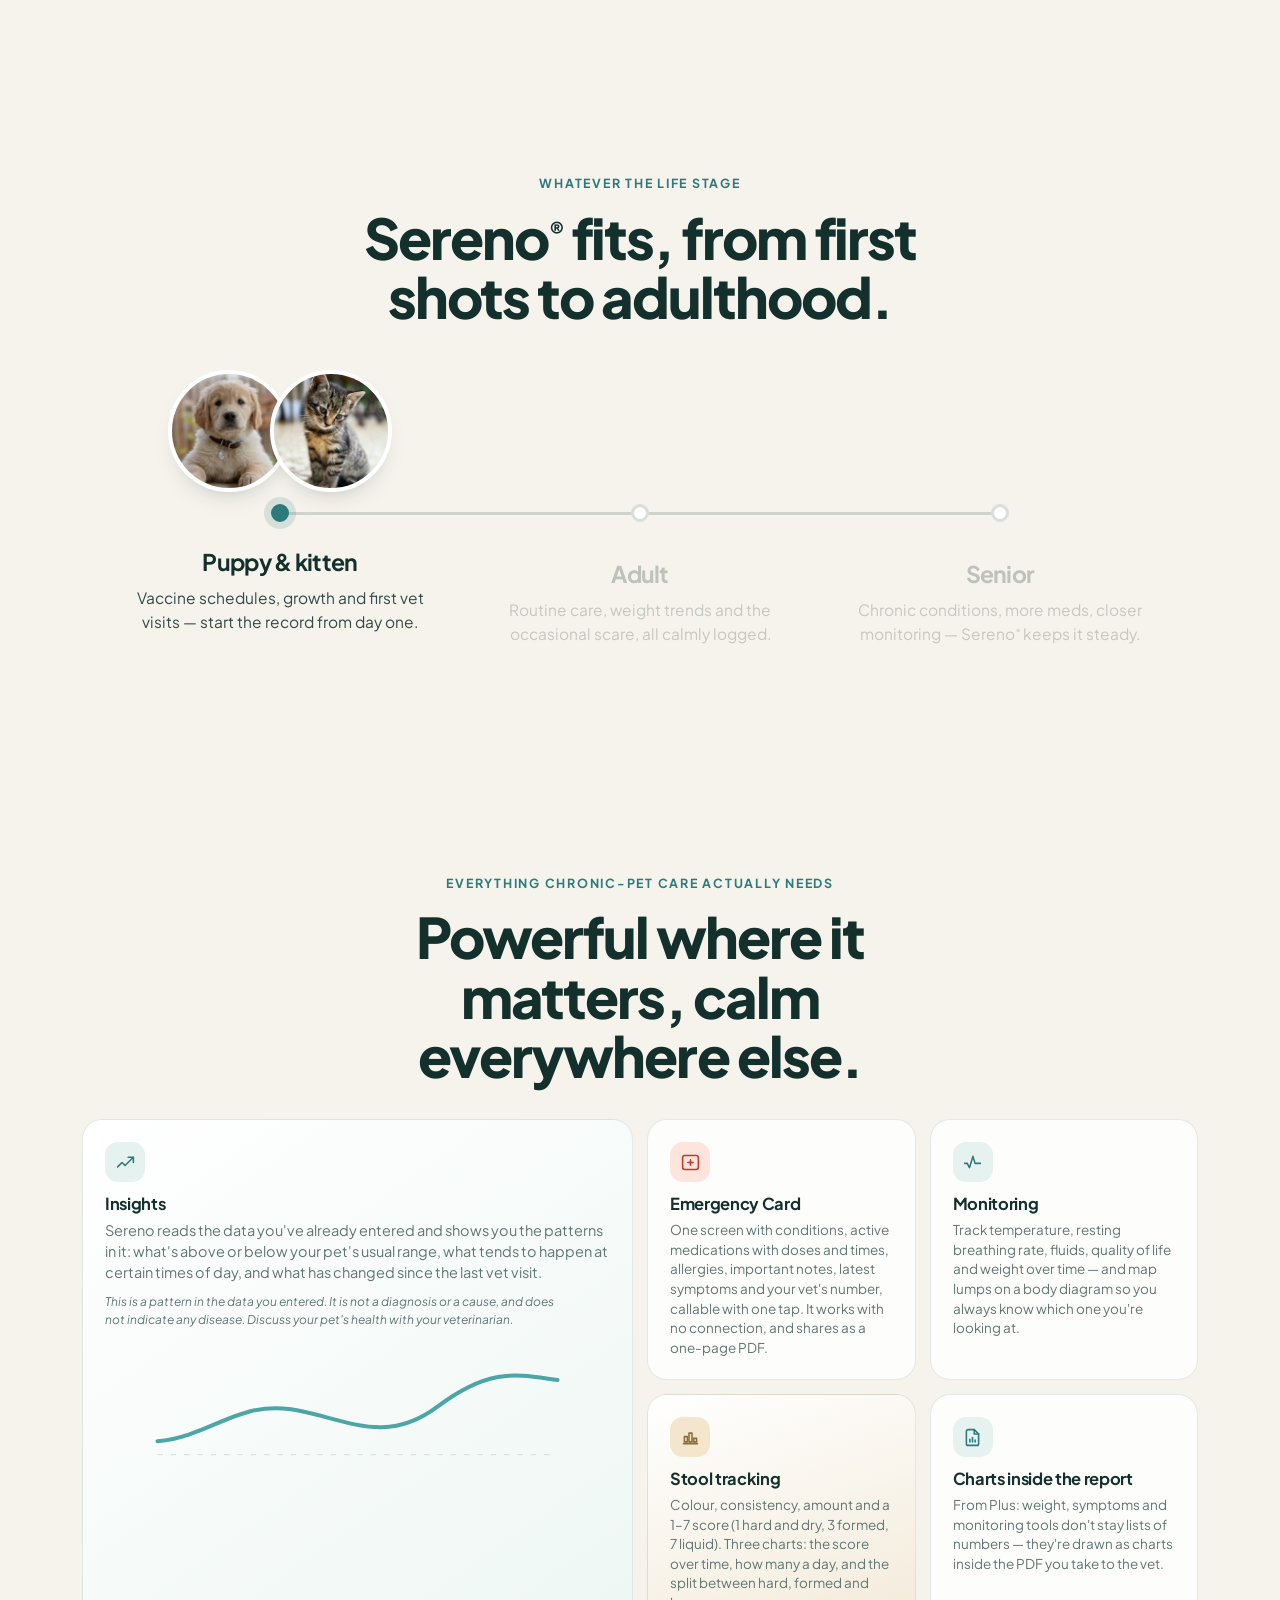
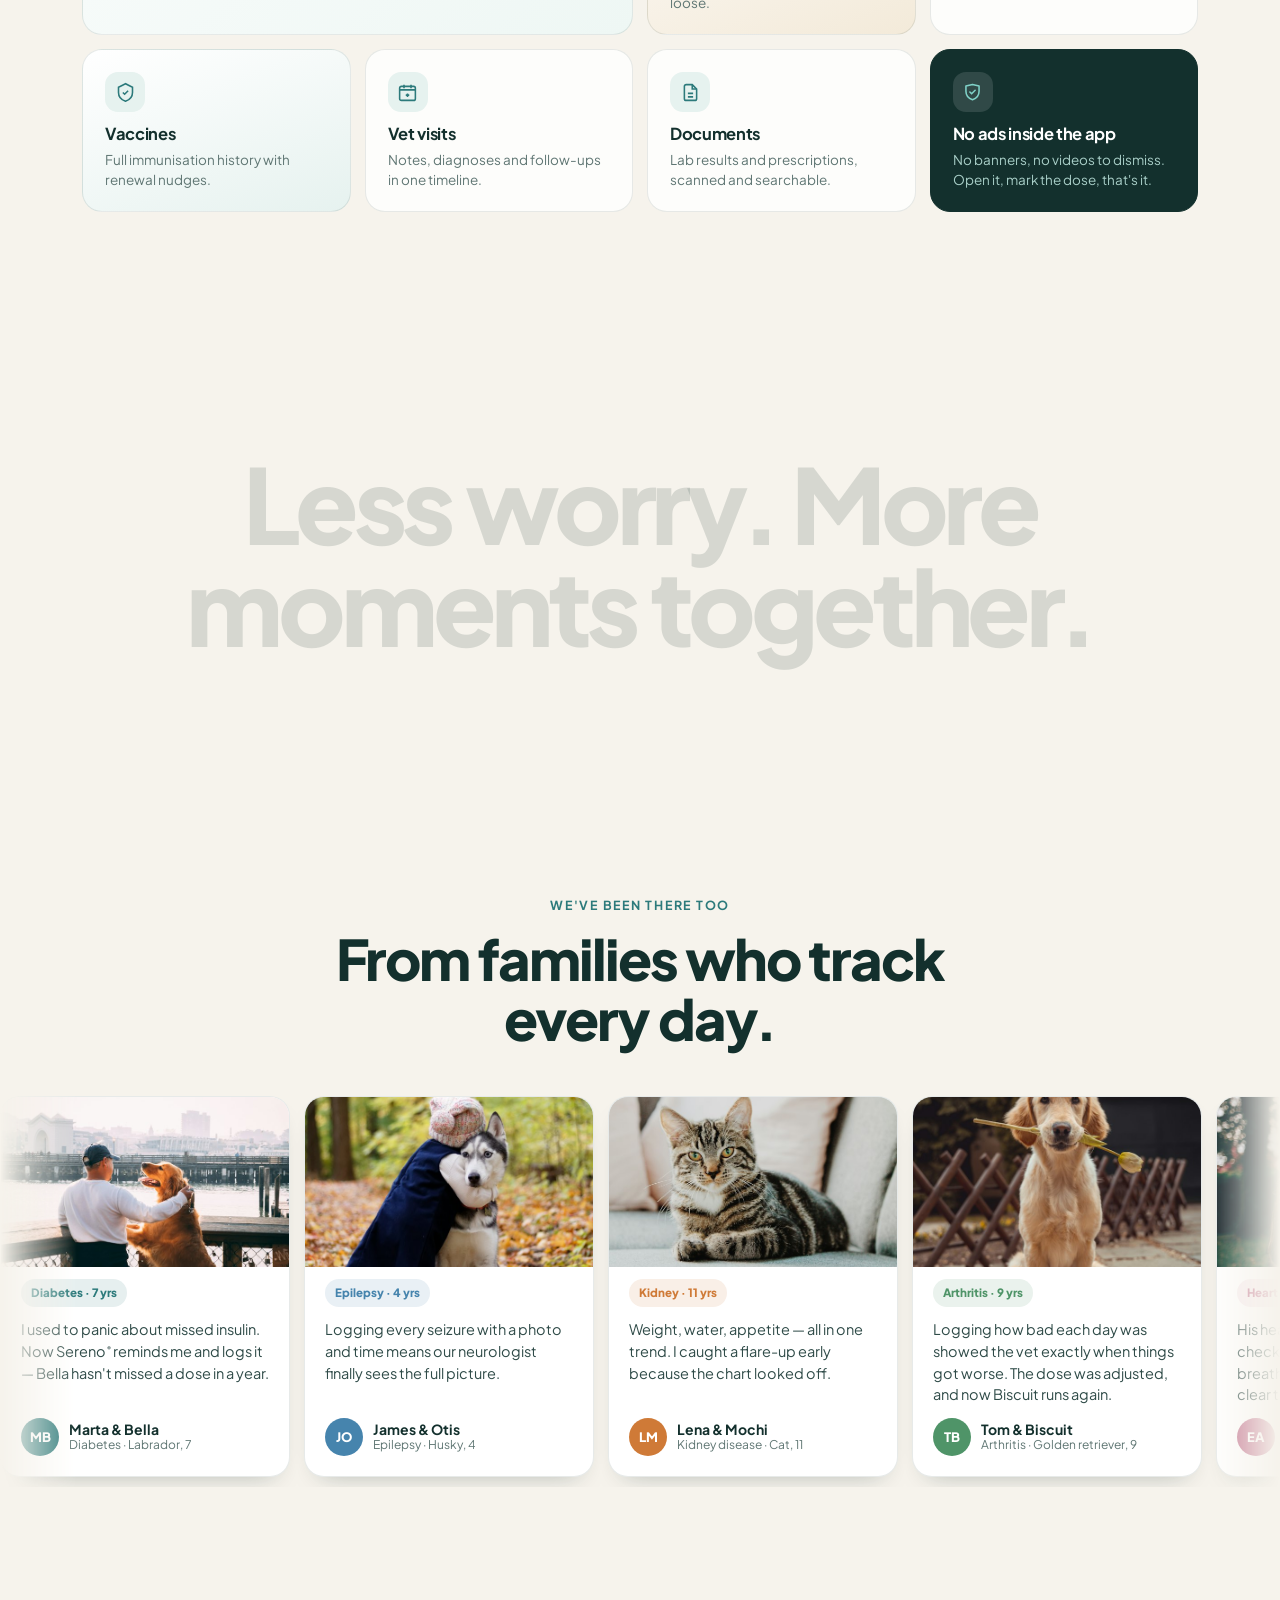
==== commit a65b3abb: "Update legal pages and add business details to the footer - Footer (home and /beta): sole trader nam" ====
--- a/index.html
+++ b/index.html
@@ -7,11 +7,9 @@
 <meta name="description" content="Sereno keeps every medication, symptom and vet visit for your pet in one calm place. Built for chronic conditions, great for any pet.">
 <meta name="theme-color" content="#f6f3ec">
 <link rel="icon" href="assets/logo-192.png">
-<link rel="preconnect" href="https://fonts.googleapis.com">
-<link rel="preconnect" href="https://fonts.gstatic.com" crossorigin>
-<link href="https://fonts.googleapis.com/css2?family=Plus+Jakarta+Sans:ital,wght@0,300;0,400;0,500;0,600;0,700;0,800;1,500;1,600;1,700&display=swap" rel="stylesheet">
+<link rel="stylesheet" href="/css/fonts.css">
 <link rel="preload" as="image" href="assets/app_home_v3.webp">
-<link rel="stylesheet" href="css/v3.css?v=39">
+<link rel="stylesheet" href="css/v3.css?v=40">
 <script>document.documentElement.classList.add('js');</script>
 </head>
 <body>
@@ -122,7 +120,7 @@
       <a class="plans-link" href="#pricing"><span data-i18n="price.title">Free forever for one pet.</span><b><span data-i18n="v3.plans">See the plans</span><svg viewBox="0 0 24 24" fill="none" stroke="currentColor" stroke-width="2.4"><path d="M5 12h14M13 6l6 6-6 6"/></svg></b></a>
     </div>
 
-    <a class="tester" href="mailto:supportserenopet@gmail.com?subject=Tester">
+    <a class="tester" href="/beta">
       <span class="tester-badge"><i class="pulse"></i><span data-i18n="tester.badge">Beta testers wanted</span></span>
       <span class="tester-text" data-i18n="tester.text">Limited places. Sign up in the app, then write to us: we'll unlock the full version free until December 31. In return, just tell us what works and what's missing.</span>
       <span class="tester-mail">supportserenopet@gmail.com <svg viewBox="0 0 24 24" fill="none" stroke="currentColor" stroke-width="2.2"><path d="M5 12h14M13 6l6 6-6 6"/></svg></span>
@@ -146,10 +144,10 @@
     <p class="lede center reveal" data-i18n="joy.sub">Sereno is for every pet — and especially the ones who need a little extra.</p>
   </div>
   <div class="joy-row" id="joyRow">
-    <figure class="joy-card" style="--i:0"><div class="joy-ph"><img loading="lazy" src="https://images.unsplash.com/photo-1518963794447-3967204b300e?auto=format&fit=crop&w=720&q=70" alt="Man playing happily with his dog outdoors" width="720" height="900"></div><figcaption data-i18n="joy.cap1">Play time in the sun</figcaption></figure>
-    <figure class="joy-card" style="--i:1"><div class="joy-ph"><img loading="lazy" src="https://images.unsplash.com/photo-1493101561740-e745892775b2?auto=format&fit=crop&w=720&q=70" alt="Woman carrying her cat outdoors" width="720" height="900"></div><figcaption data-i18n="joy.cap2">Out and about together</figcaption></figure>
-    <figure class="joy-card" style="--i:2"><div class="joy-ph"><img loading="lazy" src="https://images.unsplash.com/photo-1622050163093-687b7859d499?auto=format&fit=crop&w=720&q=70" alt="Woman gently playing with her cat at home" width="720" height="900"></div><figcaption data-i18n="joy.cap3">Lazy cuddles at home</figcaption></figure>
-    <figure class="joy-card" style="--i:3"><div class="joy-ph"><img loading="lazy" src="https://images.unsplash.com/photo-1579119134757-5c38803f34fc?auto=format&fit=crop&w=720&q=70" alt="Happy dog giving its owner a kiss" width="720" height="900"></div><figcaption data-i18n="joy.cap4">Puppy kisses</figcaption></figure>
+    <figure class="joy-card" style="--i:0"><div class="joy-ph"><img loading="lazy" src="assets/photos/photo-1518963794447-3967204b300e-720.jpg" alt="Man playing happily with his dog outdoors" width="720" height="900"></div><figcaption data-i18n="joy.cap1">Play time in the sun</figcaption></figure>
+    <figure class="joy-card" style="--i:1"><div class="joy-ph"><img loading="lazy" src="assets/photos/photo-1493101561740-e745892775b2-720.jpg" alt="Woman carrying her cat outdoors" width="720" height="900"></div><figcaption data-i18n="joy.cap2">Out and about together</figcaption></figure>
+    <figure class="joy-card" style="--i:2"><div class="joy-ph"><img loading="lazy" src="assets/photos/photo-1622050163093-687b7859d499-720.jpg" alt="Woman gently playing with her cat at home" width="720" height="900"></div><figcaption data-i18n="joy.cap3">Lazy cuddles at home</figcaption></figure>
+    <figure class="joy-card" style="--i:3"><div class="joy-ph"><img loading="lazy" src="assets/photos/photo-1579119134757-5c38803f34fc-720.jpg" alt="Happy dog giving its owner a kiss" width="720" height="900"></div><figcaption data-i18n="joy.cap4">Puppy kisses</figcaption></figure>
   </div>
 </section>
 
@@ -325,9 +323,9 @@
     <h2 class="section-title center reveal" data-i18n="life.title">Sereno fits, from first shots to adulthood.</h2>
     <div class="tl" id="lifeTl">
       <div class="tl-line"><i></i></div>
-      <div class="tl-node" style="--i:0"><div class="tl-pair"><span class="tl-ph"><img loading="lazy" src="https://images.unsplash.com/photo-1591160690555-5debfba289f0?auto=format&fit=crop&w=240&q=70" alt="Golden retriever puppy" width="240" height="240"></span><span class="tl-ph"><img loading="lazy" src="https://images.unsplash.com/photo-1529778873920-4da4926a72c2?auto=format&fit=crop&w=240&q=70" alt="Tabby kitten" width="240" height="240"></span></div><span class="tl-dot"></span><div class="tl-txt"><h3 data-i18n="life.s1">Puppy &amp; kitten</h3><p data-i18n="life.s1d">Vaccine schedules, growth and first vet visits.</p></div></div>
-      <div class="tl-node" style="--i:1"><div class="tl-pair"><span class="tl-ph"><img loading="lazy" src="https://images.unsplash.com/photo-1633722715463-d30f4f325e24?auto=format&fit=crop&w=240&q=70" alt="Adult golden retriever" width="240" height="240"></span><span class="tl-ph"><img loading="lazy" src="https://images.unsplash.com/photo-1518791841217-8f162f1e1131?auto=format&fit=crop&w=240&q=70" alt="Adult tabby cat" width="240" height="240"></span></div><span class="tl-dot"></span><div class="tl-txt"><h3 data-i18n="life.s2">Adult</h3><p data-i18n="life.s2d">Routine care, weight trends and the occasional scare.</p></div></div>
-      <div class="tl-node" style="--i:2"><div class="tl-pair"><span class="tl-ph"><img loading="lazy" src="https://images.unsplash.com/photo-1605897472359-85e4b94d685d?auto=format&fit=crop&w=240&q=70" alt="Senior golden retriever resting" width="240" height="240"></span><span class="tl-ph"><img loading="lazy" src="https://images.unsplash.com/photo-1695740666652-9369b8c3da28?auto=format&fit=crop&w=240&q=70" alt="Senior tabby cat resting" width="240" height="240"></span></div><span class="tl-dot"></span><div class="tl-txt"><h3 data-i18n="life.s3">Senior</h3><p data-i18n="life.s3d">Chronic conditions, more meds, closer monitoring.</p></div></div>
+      <div class="tl-node" style="--i:0"><div class="tl-pair"><span class="tl-ph"><img loading="lazy" src="assets/photos/photo-1591160690555-5debfba289f0-240.jpg" alt="Golden retriever puppy" width="240" height="240"></span><span class="tl-ph"><img loading="lazy" src="assets/photos/photo-1529778873920-4da4926a72c2-240.jpg" alt="Tabby kitten" width="240" height="240"></span></div><span class="tl-dot"></span><div class="tl-txt"><h3 data-i18n="life.s1">Puppy &amp; kitten</h3><p data-i18n="life.s1d">Vaccine schedules, growth and first vet visits.</p></div></div>
+      <div class="tl-node" style="--i:1"><div class="tl-pair"><span class="tl-ph"><img loading="lazy" src="assets/photos/photo-1633722715463-d30f4f325e24-240.jpg" alt="Adult golden retriever" width="240" height="240"></span><span class="tl-ph"><img loading="lazy" src="assets/photos/photo-1518791841217-8f162f1e1131-240.jpg" alt="Adult tabby cat" width="240" height="240"></span></div><span class="tl-dot"></span><div class="tl-txt"><h3 data-i18n="life.s2">Adult</h3><p data-i18n="life.s2d">Routine care, weight trends and the occasional scare.</p></div></div>
+      <div class="tl-node" style="--i:2"><div class="tl-pair"><span class="tl-ph"><img loading="lazy" src="assets/photos/photo-1605897472359-85e4b94d685d-240.png" alt="Senior golden retriever resting" width="240" height="240"></span><span class="tl-ph"><img loading="lazy" src="assets/photos/photo-1695740666652-9369b8c3da28-240.jpg" alt="Senior tabby cat resting" width="240" height="240"></span></div><span class="tl-dot"></span><div class="tl-txt"><h3 data-i18n="life.s3">Senior</h3><p data-i18n="life.s3d">Chronic conditions, more meds, closer monitoring.</p></div></div>
     </div>
   </div>
 </section>
@@ -402,14 +400,14 @@
   </div>
   <div class="stories-marquee">
     <div class="stories-row" id="storiesRow">
-      <article class="story" style="--a:#2c7a7b"><div class="story-img"><img loading="lazy" src="https://images.unsplash.com/photo-1557199582-14cd70bc6d39?auto=format&fit=crop&w=640&q=70" alt="Owner standing with his Labrador retriever" width="640" height="427"></div><span class="story-badge" data-i18n="t1.badge">Diabetes · 7 yrs</span><p data-i18n="t1.quote"></p><footer><i>MB</i><span><b data-i18n="t1.name">Marta & Bella</b><small data-i18n="t1.meta"></small></span></footer></article>
-      <article class="story" style="--a:#4684ad"><div class="story-img"><img loading="lazy" src="https://images.unsplash.com/photo-1540411003967-af56b79be677?auto=format&fit=crop&w=640&q=70" alt="Child hugging a Siberian husky" width="640" height="427"></div><span class="story-badge" data-i18n="t2.badge">Epilepsy · 4 yrs</span><p data-i18n="t2.quote"></p><footer><i>JO</i><span><b data-i18n="t2.name">James & Otis</b><small data-i18n="t2.meta"></small></span></footer></article>
-      <article class="story" style="--a:#cf7a37"><div class="story-img"><img loading="lazy" src="https://images.unsplash.com/photo-1518791841217-8f162f1e1131?auto=format&fit=crop&w=640&q=70" alt="A calm cat resting at home" style="object-position:50% 30%" width="640" height="427"></div><span class="story-badge" data-i18n="t3.badge">Kidney · 11 yrs</span><p data-i18n="t3.quote"></p><footer><i>LM</i><span><b data-i18n="t3.name">Lena & Mochi</b><small data-i18n="t3.meta"></small></span></footer></article>
-      <article class="story" style="--a:#4f9468"><div class="story-img"><img loading="lazy" src="https://images.unsplash.com/photo-1552053831-71594a27632d?auto=format&fit=crop&w=640&q=70" alt="A golden retriever" width="640" height="427"></div><span class="story-badge" data-i18n="t6.badge">Arthritis · 9 yrs</span><p data-i18n="t6.quote"></p><footer><i>TB</i><span><b data-i18n="t6.name">Tom & Biscuit</b><small data-i18n="t6.meta"></small></span></footer></article>
-      <article class="story" style="--a:#c16f8c"><div class="story-img"><img loading="lazy" src="https://images.unsplash.com/photo-1581527106942-3c2c6b0bbe63?auto=format&fit=crop&w=640&q=70" alt="Woman hugging her mixed-breed dog" width="640" height="427"></div><span class="story-badge" data-i18n="t7.badge">Heart · 8 yrs</span><p data-i18n="t7.quote"></p><footer><i>EA</i><span><b data-i18n="t7.name">Elisa & Argo</b><small data-i18n="t7.meta"></small></span></footer></article>
-      <article class="story" style="--a:#8a6d3b"><div class="story-img"><img loading="lazy" src="https://images.unsplash.com/photo-1601758124510-52d02ddb7cbd?auto=format&fit=crop&w=640&q=70" alt="Couple with their Jack Russell terrier" width="640" height="427"></div><span class="story-badge" data-i18n="t4.badge">Everyday</span><p data-i18n="t4.quote"></p><footer><i>DP</i><span><b data-i18n="t4.name">Diego & Pippa</b><small data-i18n="t4.meta"></small></span></footer></article>
-      <article class="story" style="--a:#2c7a7b"><div class="story-img"><img loading="lazy" src="https://images.unsplash.com/photo-1495360010541-f48722b34f7d?auto=format&fit=crop&w=640&q=70" alt="A cat at home" width="640" height="427"></div><span class="story-badge" data-i18n="t5.badge">Everyday</span><p data-i18n="t5.quote"></p><footer><i>SN</i><span><b data-i18n="t5.name">Sofia & Nala</b><small data-i18n="t5.meta"></small></span></footer></article>
-      <article class="story" style="--a:#4684ad"><div class="story-img"><img loading="lazy" src="https://images.unsplash.com/photo-1642112312562-f7dfcfcff8b6?auto=format&fit=crop&w=640&q=70" alt="Woman sitting with her cat on her lap" width="640" height="427"></div><span class="story-badge" data-i18n="t8.badge">Everyday</span><p data-i18n="t8.quote"></p><footer><i>NM</i><span><b data-i18n="t8.name">Nora & Milo</b><small data-i18n="t8.meta"></small></span></footer></article>
+      <article class="story" style="--a:#2c7a7b"><div class="story-img"><img loading="lazy" src="assets/photos/photo-1557199582-14cd70bc6d39-640.jpg" alt="Owner standing with his Labrador retriever" width="640" height="427"></div><span class="story-badge" data-i18n="t1.badge">Diabetes · 7 yrs</span><p data-i18n="t1.quote"></p><footer><i>MB</i><span><b data-i18n="t1.name">Marta & Bella</b><small data-i18n="t1.meta"></small></span></footer></article>
+      <article class="story" style="--a:#4684ad"><div class="story-img"><img loading="lazy" src="assets/photos/photo-1540411003967-af56b79be677-640.jpg" alt="Child hugging a Siberian husky" width="640" height="427"></div><span class="story-badge" data-i18n="t2.badge">Epilepsy · 4 yrs</span><p data-i18n="t2.quote"></p><footer><i>JO</i><span><b data-i18n="t2.name">James & Otis</b><small data-i18n="t2.meta"></small></span></footer></article>
+      <article class="story" style="--a:#cf7a37"><div class="story-img"><img loading="lazy" src="assets/photos/photo-1518791841217-8f162f1e1131-640.jpg" alt="A calm cat resting at home" style="object-position:50% 30%" width="640" height="427"></div><span class="story-badge" data-i18n="t3.badge">Kidney · 11 yrs</span><p data-i18n="t3.quote"></p><footer><i>LM</i><span><b data-i18n="t3.name">Lena & Mochi</b><small data-i18n="t3.meta"></small></span></footer></article>
+      <article class="story" style="--a:#4f9468"><div class="story-img"><img loading="lazy" src="assets/photos/photo-1552053831-71594a27632d-640.jpg" alt="A golden retriever" width="640" height="427"></div><span class="story-badge" data-i18n="t6.badge">Arthritis · 9 yrs</span><p data-i18n="t6.quote"></p><footer><i>TB</i><span><b data-i18n="t6.name">Tom & Biscuit</b><small data-i18n="t6.meta"></small></span></footer></article>
+      <article class="story" style="--a:#c16f8c"><div class="story-img"><img loading="lazy" src="assets/photos/photo-1581527106942-3c2c6b0bbe63-640.jpg" alt="Woman hugging her mixed-breed dog" width="640" height="427"></div><span class="story-badge" data-i18n="t7.badge">Heart · 8 yrs</span><p data-i18n="t7.quote"></p><footer><i>EA</i><span><b data-i18n="t7.name">Elisa & Argo</b><small data-i18n="t7.meta"></small></span></footer></article>
+      <article class="story" style="--a:#8a6d3b"><div class="story-img"><img loading="lazy" src="assets/photos/photo-1601758124510-52d02ddb7cbd-640.jpg" alt="Couple with their Jack Russell terrier" width="640" height="427"></div><span class="story-badge" data-i18n="t4.badge">Everyday</span><p data-i18n="t4.quote"></p><footer><i>DP</i><span><b data-i18n="t4.name">Diego & Pippa</b><small data-i18n="t4.meta"></small></span></footer></article>
+      <article class="story" style="--a:#2c7a7b"><div class="story-img"><img loading="lazy" src="assets/photos/photo-1495360010541-f48722b34f7d-640.jpg" alt="A cat at home" width="640" height="427"></div><span class="story-badge" data-i18n="t5.badge">Everyday</span><p data-i18n="t5.quote"></p><footer><i>SN</i><span><b data-i18n="t5.name">Sofia & Nala</b><small data-i18n="t5.meta"></small></span></footer></article>
+      <article class="story" style="--a:#4684ad"><div class="story-img"><img loading="lazy" src="assets/photos/photo-1642112312562-f7dfcfcff8b6-640.jpg" alt="Woman sitting with her cat on her lap" width="640" height="427"></div><span class="story-badge" data-i18n="t8.badge">Everyday</span><p data-i18n="t8.quote"></p><footer><i>NM</i><span><b data-i18n="t8.name">Nora & Milo</b><small data-i18n="t8.meta"></small></span></footer></article>
     </div>
   </div>
 </section>
@@ -556,17 +554,19 @@
       <ul>
         <li><a href="/privacy" data-i18n="footer.privacy">Privacy Policy</a></li>
         <li><a href="/terms" data-i18n="footer.terms">Terms</a></li>
+        <li><a href="#" data-cookie-prefs data-i18n="footer.cookies">Cookie preferences</a></li>
       </ul>
     </div>
   </div>
   <div class="wrap foot-bottom">
     <span data-i18n="footer.rights">© 2026 Sereno. Made with care for pets everywhere.</span>
+    <span class="foot-id" data-i18n="footer.company_id">Sereno is run by Ivan Salgarello, sole trader · Tombola, 37053 Cerea (VR), Italy · VAT no. IT05070290233</span>
   </div>
 </footer>
 
 </main>
 
-<script src="js/i18n.js?v=29"></script>
+<script src="js/i18n.js?v=30"></script>
 <script src="js/i18n-v2.js?v=2"></script>
 <script src="js/i18n-v3.js?v=7"></script>
 <script src="js/v3.js?v=11"></script>
@@ -610,7 +610,7 @@
 </style>
 
 <div id="cookie-banner" role="dialog" aria-live="polite" aria-label="Cookie consent">
-  <p class="cc-text"><span id="cc-msg">We use cookies to measure and improve our ads.</span> <a href="/privacy" id="cc-privacy">Privacy Policy</a></p>
+  <p class="cc-text"><span id="cc-msg">With your OK, we use Meta and OpenAI cookies to measure our ads.</span> <a href="/privacy" id="cc-privacy">Privacy Policy</a></p>
   <div class="cc-actions">
     <button type="button" class="cc-decline" id="cc-decline">Decline</button>
     <button type="button" class="cc-accept" id="cc-accept">Accept</button>
@@ -624,9 +624,9 @@
 
   /* banner copy follows the page language (set on <html lang> by the i18n layer) */
   var CC_TEXT = {
-    en: { msg:'We use cookies to measure and improve our ads.', privacy:'Privacy Policy', decline:'Decline', accept:'Accept' },
-    it: { msg:'Usiamo i cookie per misurare e migliorare le nostre inserzioni.', privacy:'Informativa privacy', decline:'Rifiuta', accept:'Accetta' },
-    es: { msg:'Usamos cookies para medir y mejorar nuestros anuncios.', privacy:'Política de privacidad', decline:'Rechazar', accept:'Aceptar' }
+    en: { msg:'With your OK, we use Meta and OpenAI cookies to measure our ads.', privacy:'Privacy Policy', decline:'Decline', accept:'Accept' },
+    it: { msg:'Con il tuo ok, usiamo i cookie di Meta e OpenAI per misurare le nostre inserzioni.', privacy:'Informativa privacy', decline:'Rifiuta', accept:'Accetta' },
+    es: { msg:'Con tu permiso, usamos cookies de Meta y OpenAI para medir nuestros anuncios.', privacy:'Política de privacidad', decline:'Rechazar', accept:'Aceptar' }
   };
   function localizeBanner(){
     var l = (document.documentElement.lang || 'en').slice(0,2);
@@ -687,6 +687,17 @@
     var b = document.getElementById('cookie-banner');
     if(b) b.classList.remove('show');
   }
+
+
+  /* "Cookie preferences" in the footer: forget the choice and reload,
+     so the banner comes back and no pixel stays loaded on the page */
+  document.addEventListener("click", function(e){
+    var a = e.target.closest && e.target.closest("[data-cookie-prefs]");
+    if(!a) return;
+    e.preventDefault();
+    try{ localStorage.removeItem(STORE_KEY); }catch(err){}
+    location.reload();
+  }, true);
 
   var choice = null;
   try{ choice = localStorage.getItem(STORE_KEY); }catch(e){}
--- a/css/fonts.css
+++ b/css/fonts.css
@@ -0,0 +1,5 @@
+/* Plus Jakarta Sans (SIL Open Font License), served from our own domain so no visitor data goes to Google Fonts */
+@font-face{font-family:"Plus Jakarta Sans";font-style:normal;font-weight:200 800;font-display:swap;src:url(/fonts/pjs-latin-ext-normal.woff2) format("woff2");unicode-range:U+0100-02BA,U+02BD-02C5,U+02C7-02CC,U+02CE-02D7,U+02DD-02FF,U+0304,U+0308,U+0329,U+1D00-1DBF,U+1E00-1E9F,U+1EF2-1EFF,U+2020,U+20A0-20AB,U+20AD-20C0,U+2113,U+2C60-2C7F,U+A720-A7FF}
+@font-face{font-family:"Plus Jakarta Sans";font-style:normal;font-weight:200 800;font-display:swap;src:url(/fonts/pjs-latin-normal.woff2) format("woff2");unicode-range:U+0000-00FF,U+0131,U+0152-0153,U+02BB-02BC,U+02C6,U+02DA,U+02DC,U+0304,U+0308,U+0329,U+2000-206F,U+20AC,U+2122,U+2191,U+2193,U+2212,U+2215,U+FEFF,U+FFFD}
+@font-face{font-family:"Plus Jakarta Sans";font-style:italic;font-weight:200 800;font-display:swap;src:url(/fonts/pjs-latin-ext-italic.woff2) format("woff2");unicode-range:U+0100-02BA,U+02BD-02C5,U+02C7-02CC,U+02CE-02D7,U+02DD-02FF,U+0304,U+0308,U+0329,U+1D00-1DBF,U+1E00-1E9F,U+1EF2-1EFF,U+2020,U+20A0-20AB,U+20AD-20C0,U+2113,U+2C60-2C7F,U+A720-A7FF}
+@font-face{font-family:"Plus Jakarta Sans";font-style:italic;font-weight:200 800;font-display:swap;src:url(/fonts/pjs-latin-italic.woff2) format("woff2");unicode-range:U+0000-00FF,U+0131,U+0152-0153,U+02BB-02BC,U+02C6,U+02DA,U+02DC,U+0304,U+0308,U+0329,U+2000-206F,U+20AC,U+2122,U+2191,U+2193,U+2212,U+2215,U+FEFF,U+FFFD}
--- a/css/v3.css
+++ b/css/v3.css
@@ -316,6 +316,7 @@
 .foot ul a{word-break:break-word}
 .foot ul a:hover{color:var(--teal)}
 .foot-bottom{margin-top:34px;padding-top:20px;border-top:1px solid var(--line);font-size:13px;color:var(--ink-3)}
+.foot-id{display:block;margin-top:6px;font-size:12px}
 
 /* ---------- report card (from v2) ---------- */
 .rc-head{position:relative;padding:18px 20px 16px;background:linear-gradient(135deg,var(--teal),#1f5f5f);color:#fff}
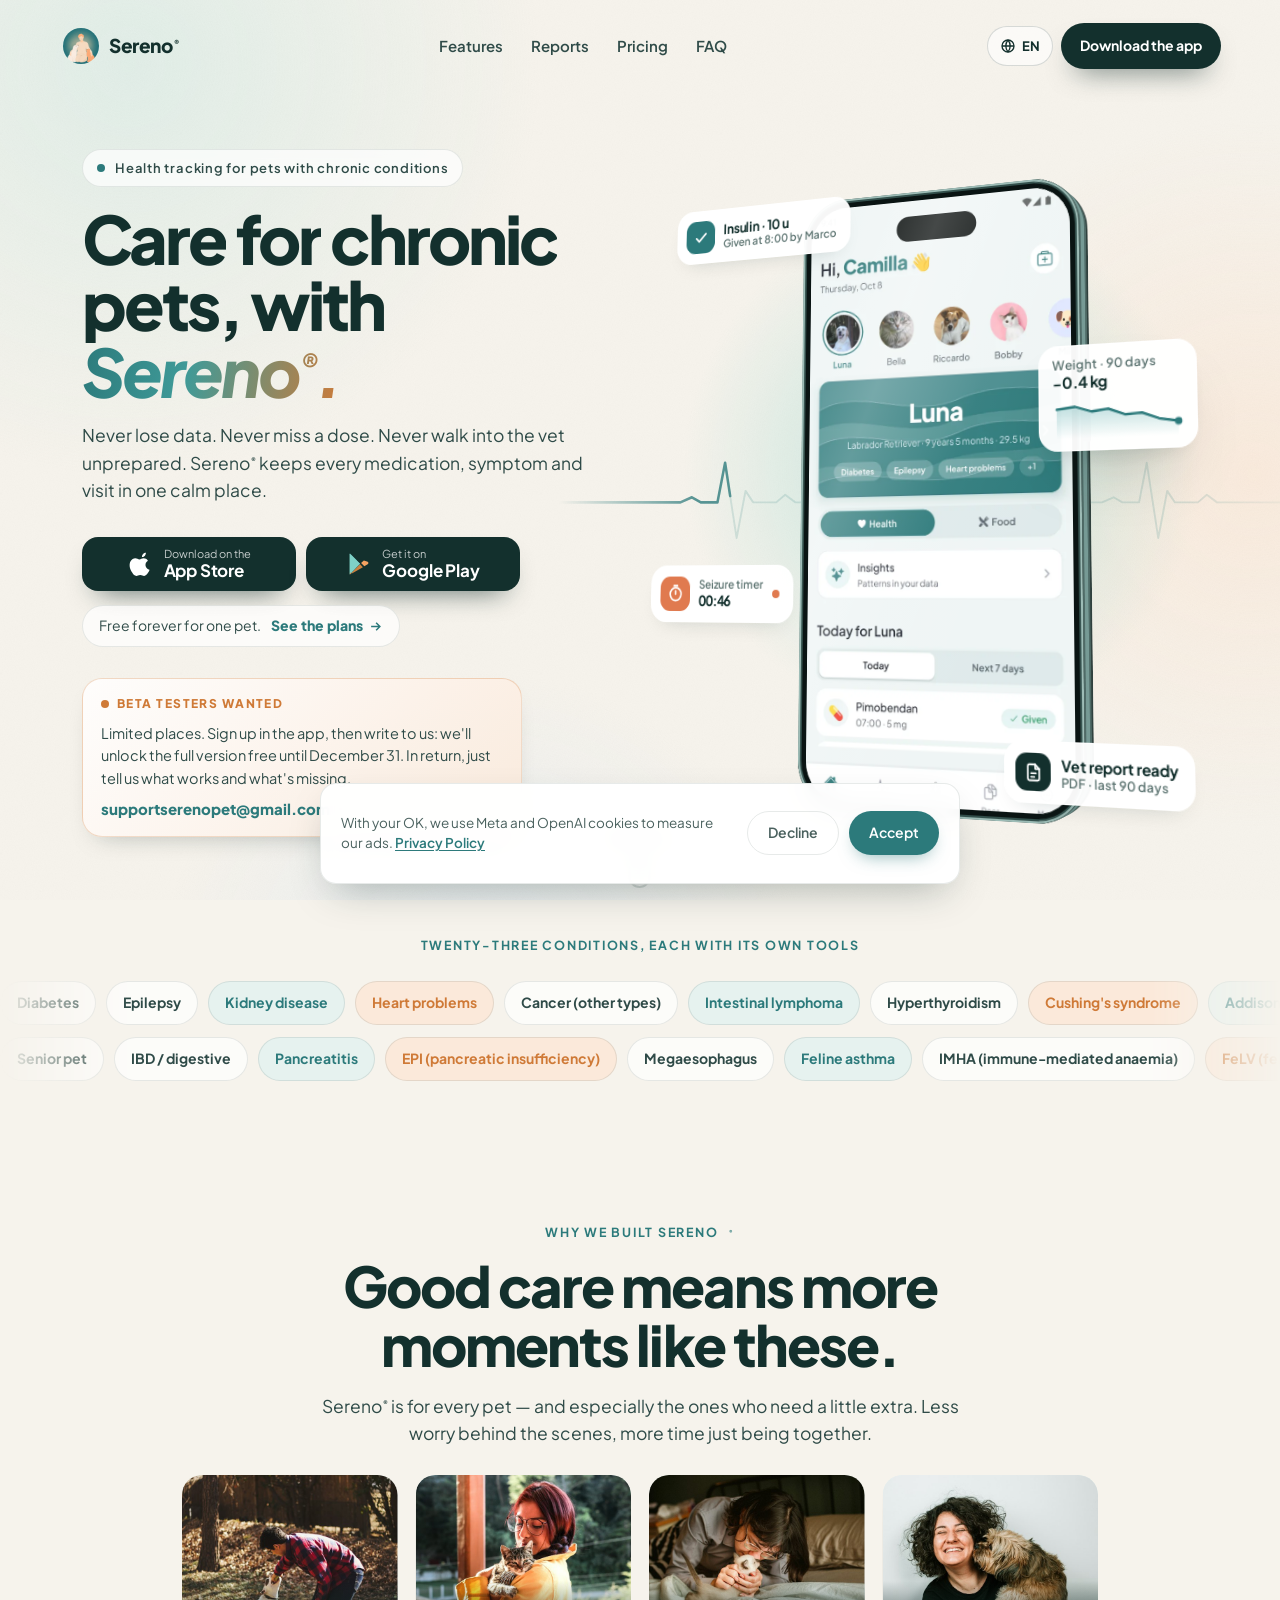
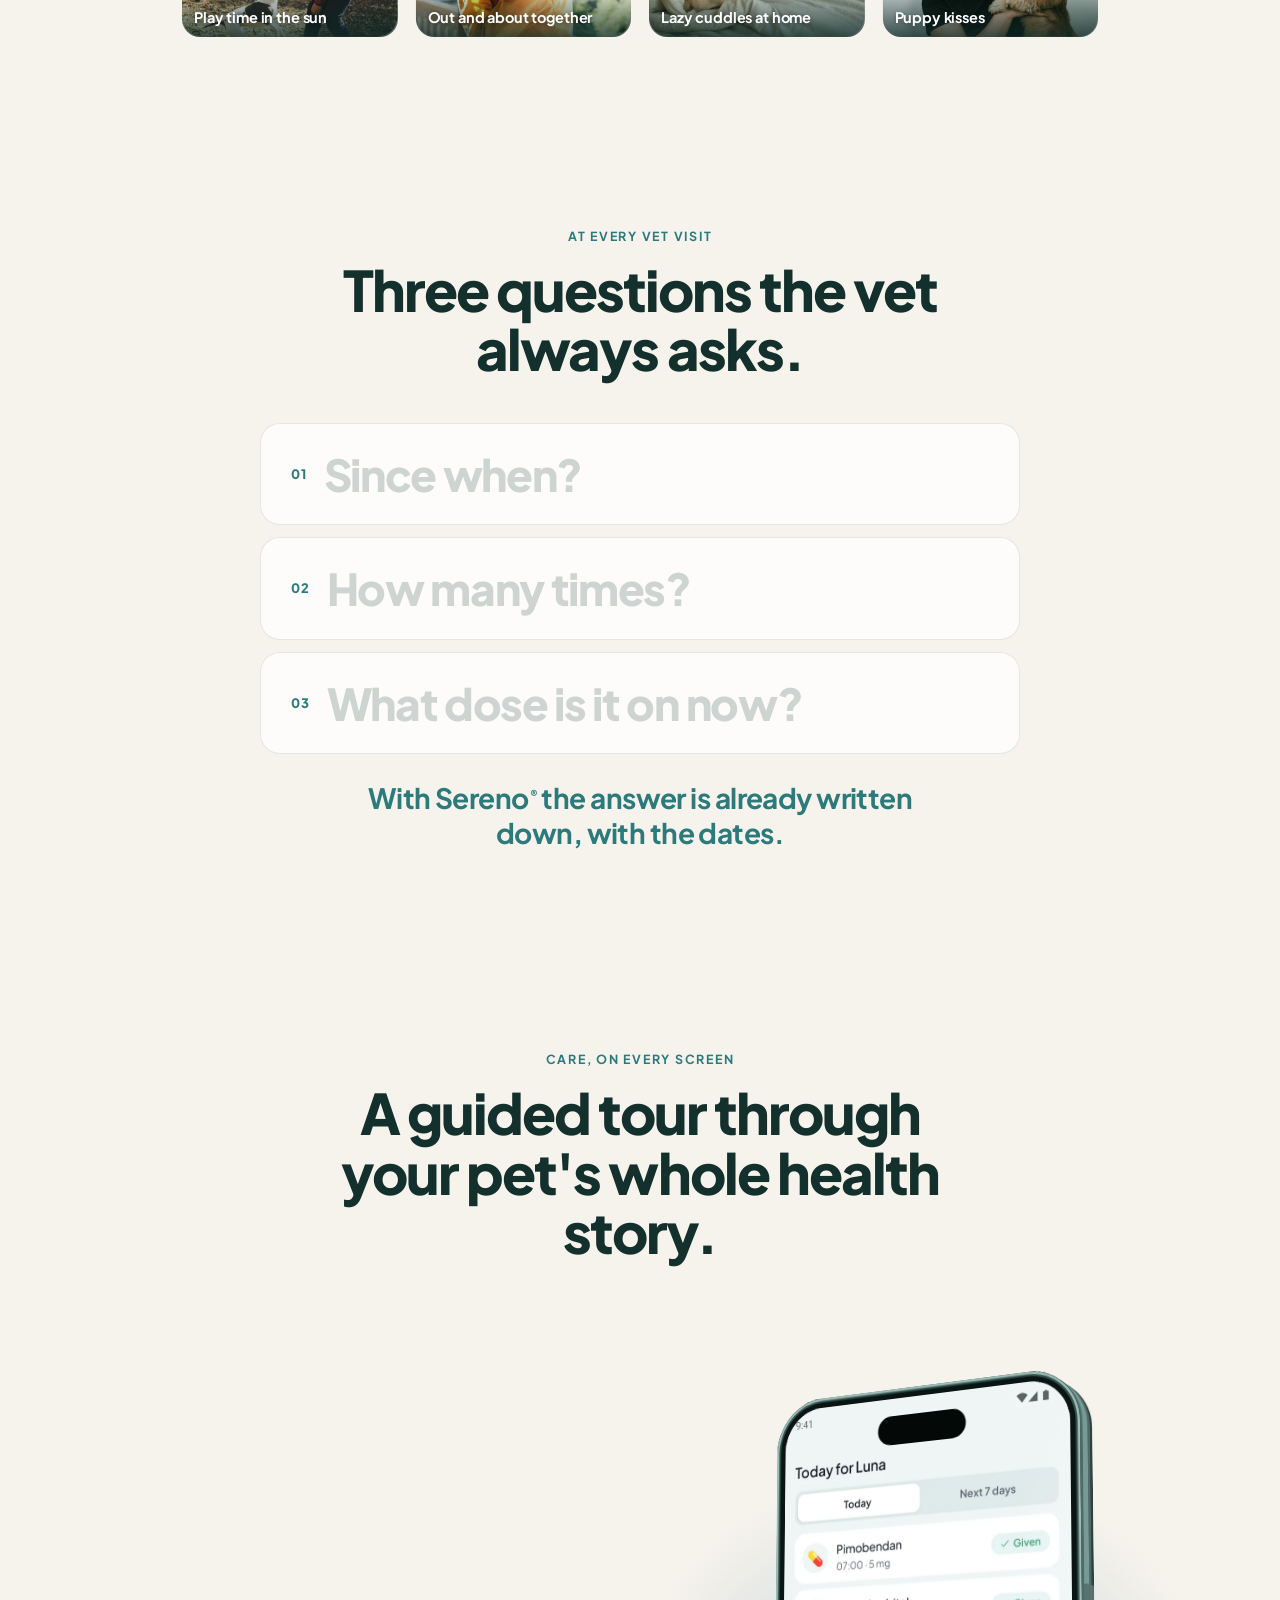
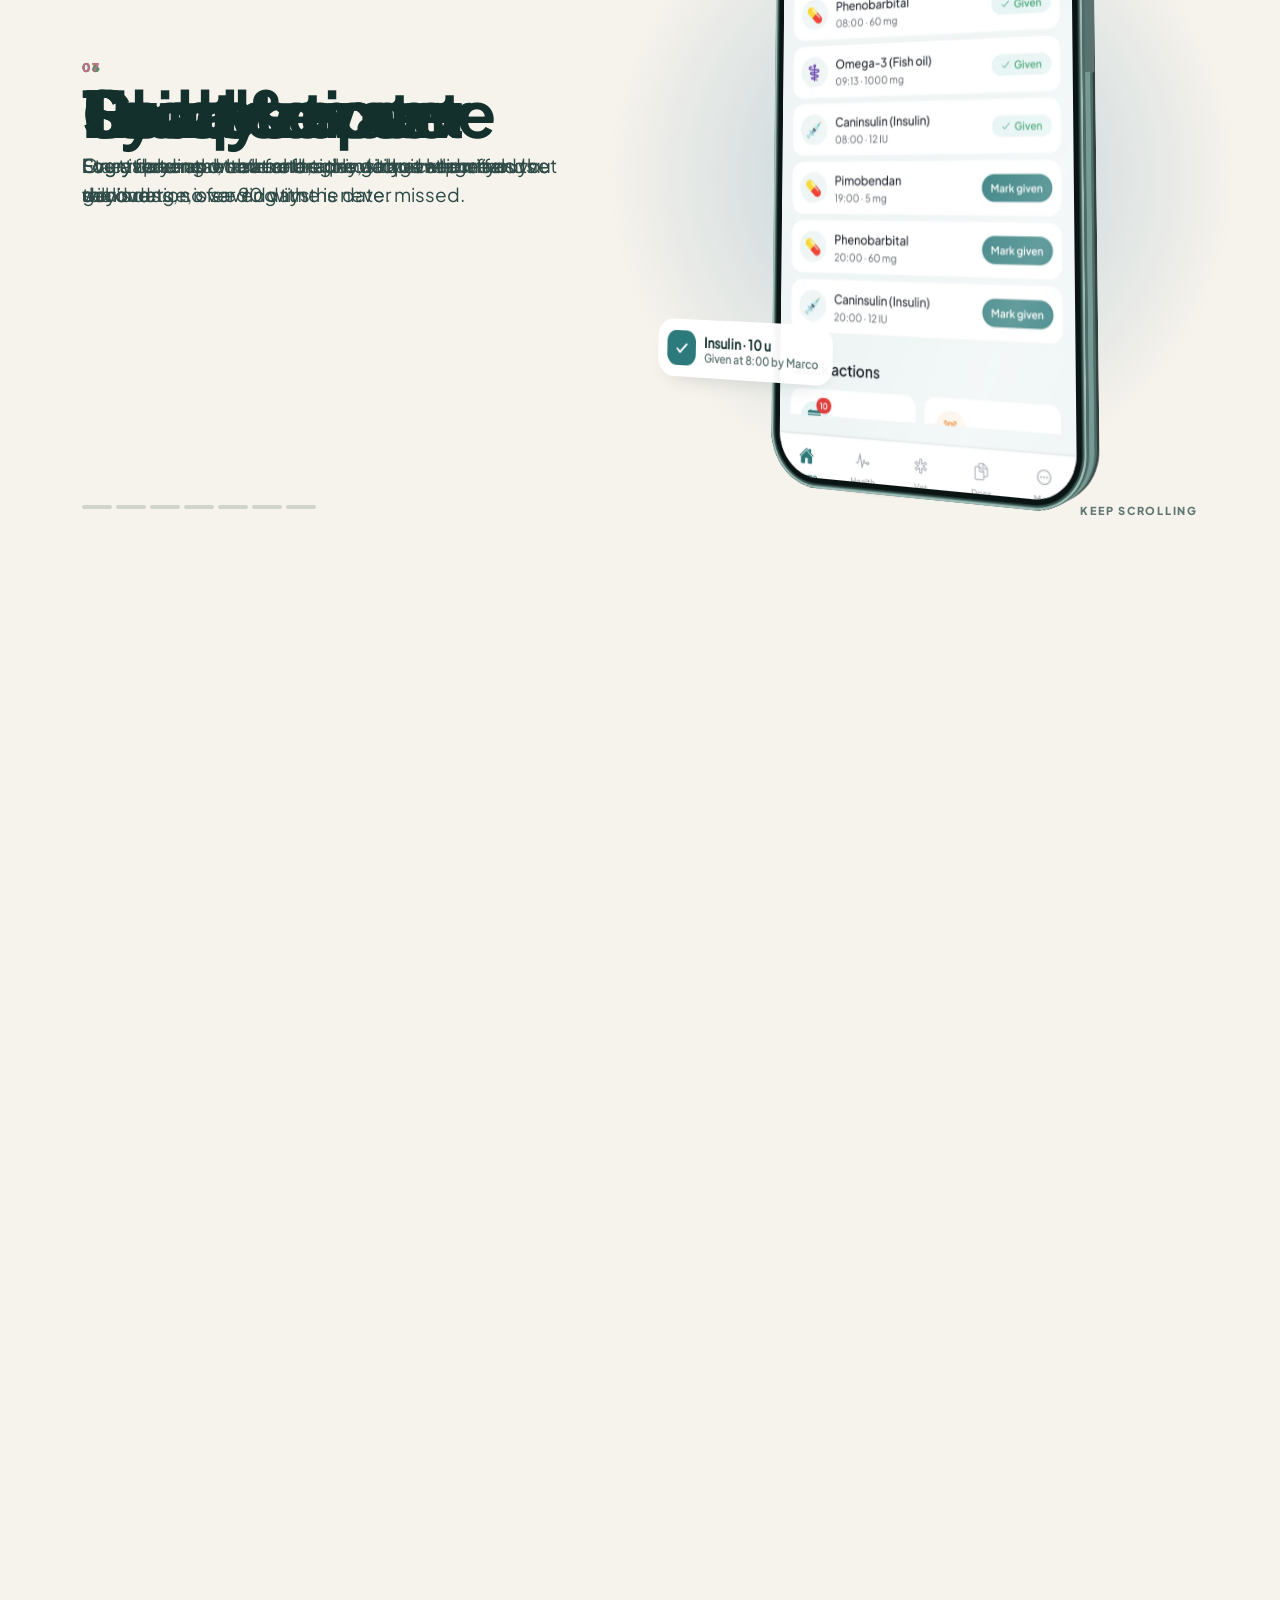
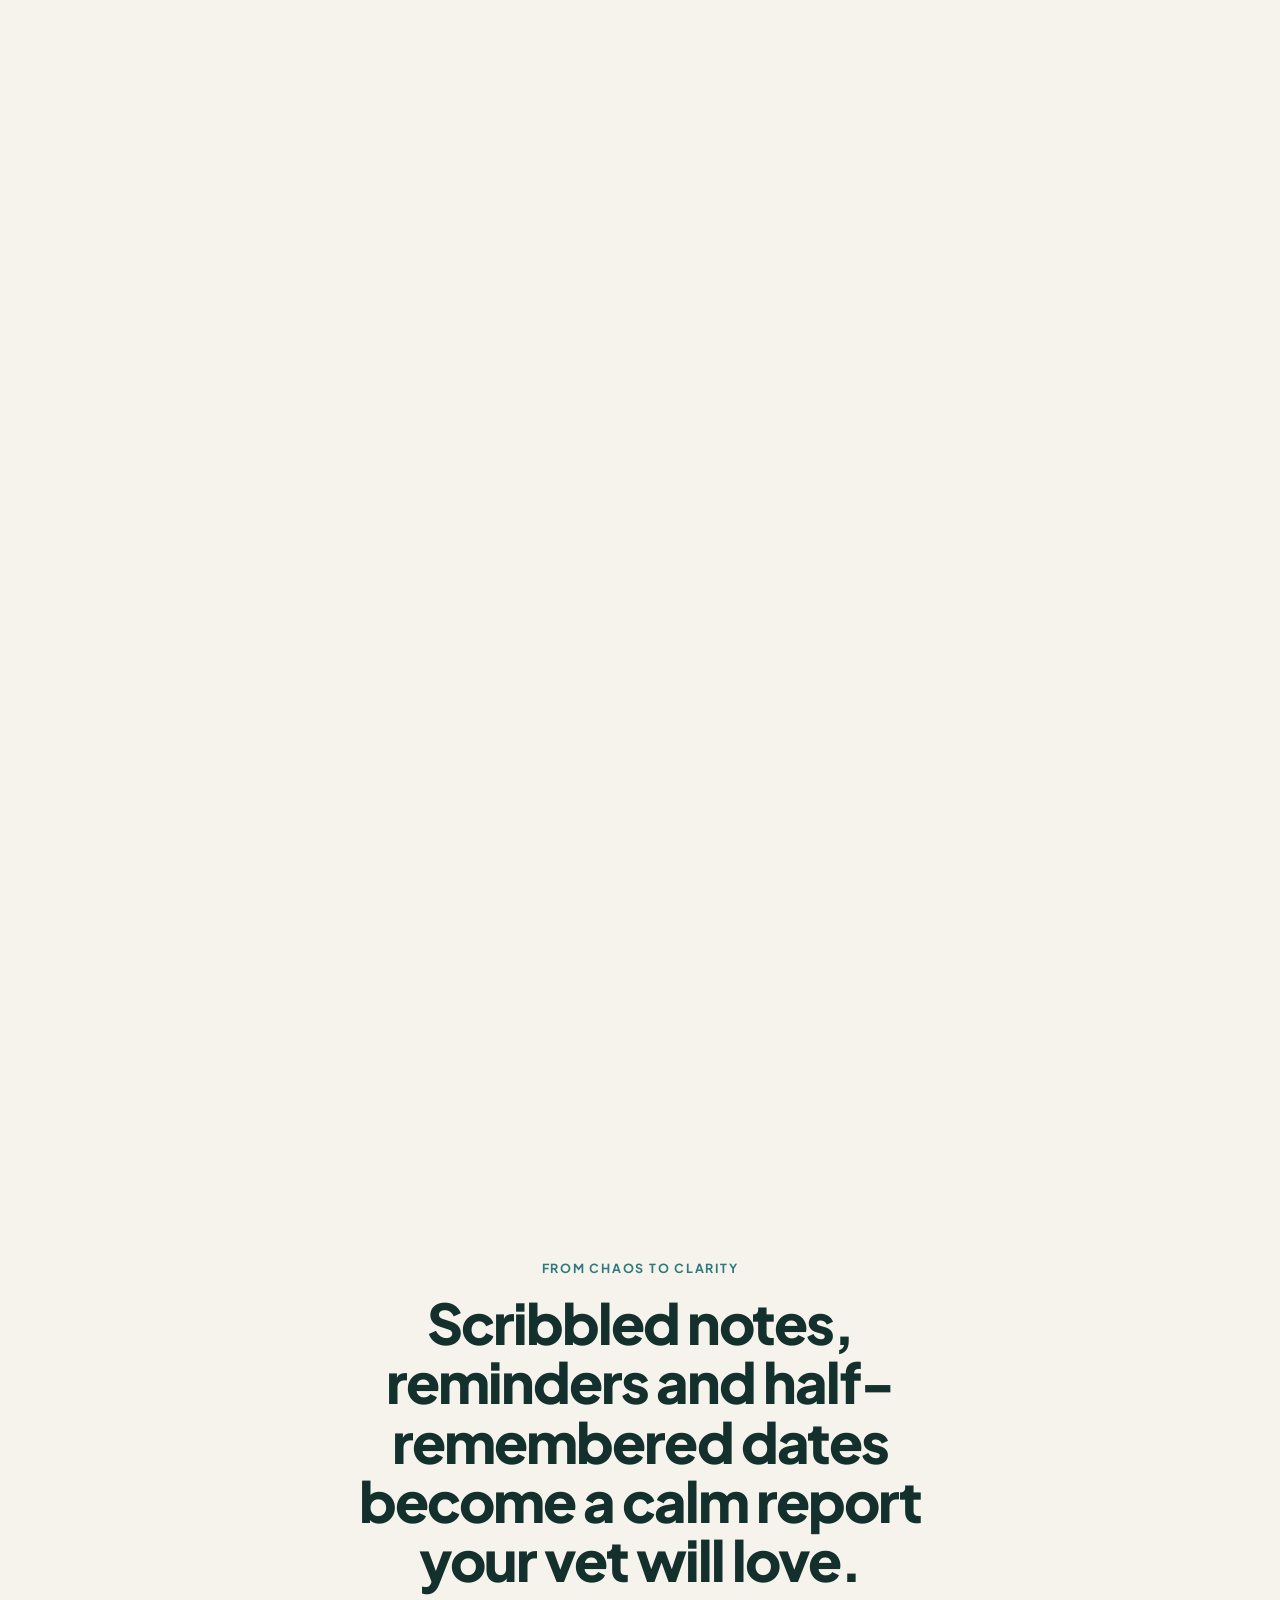
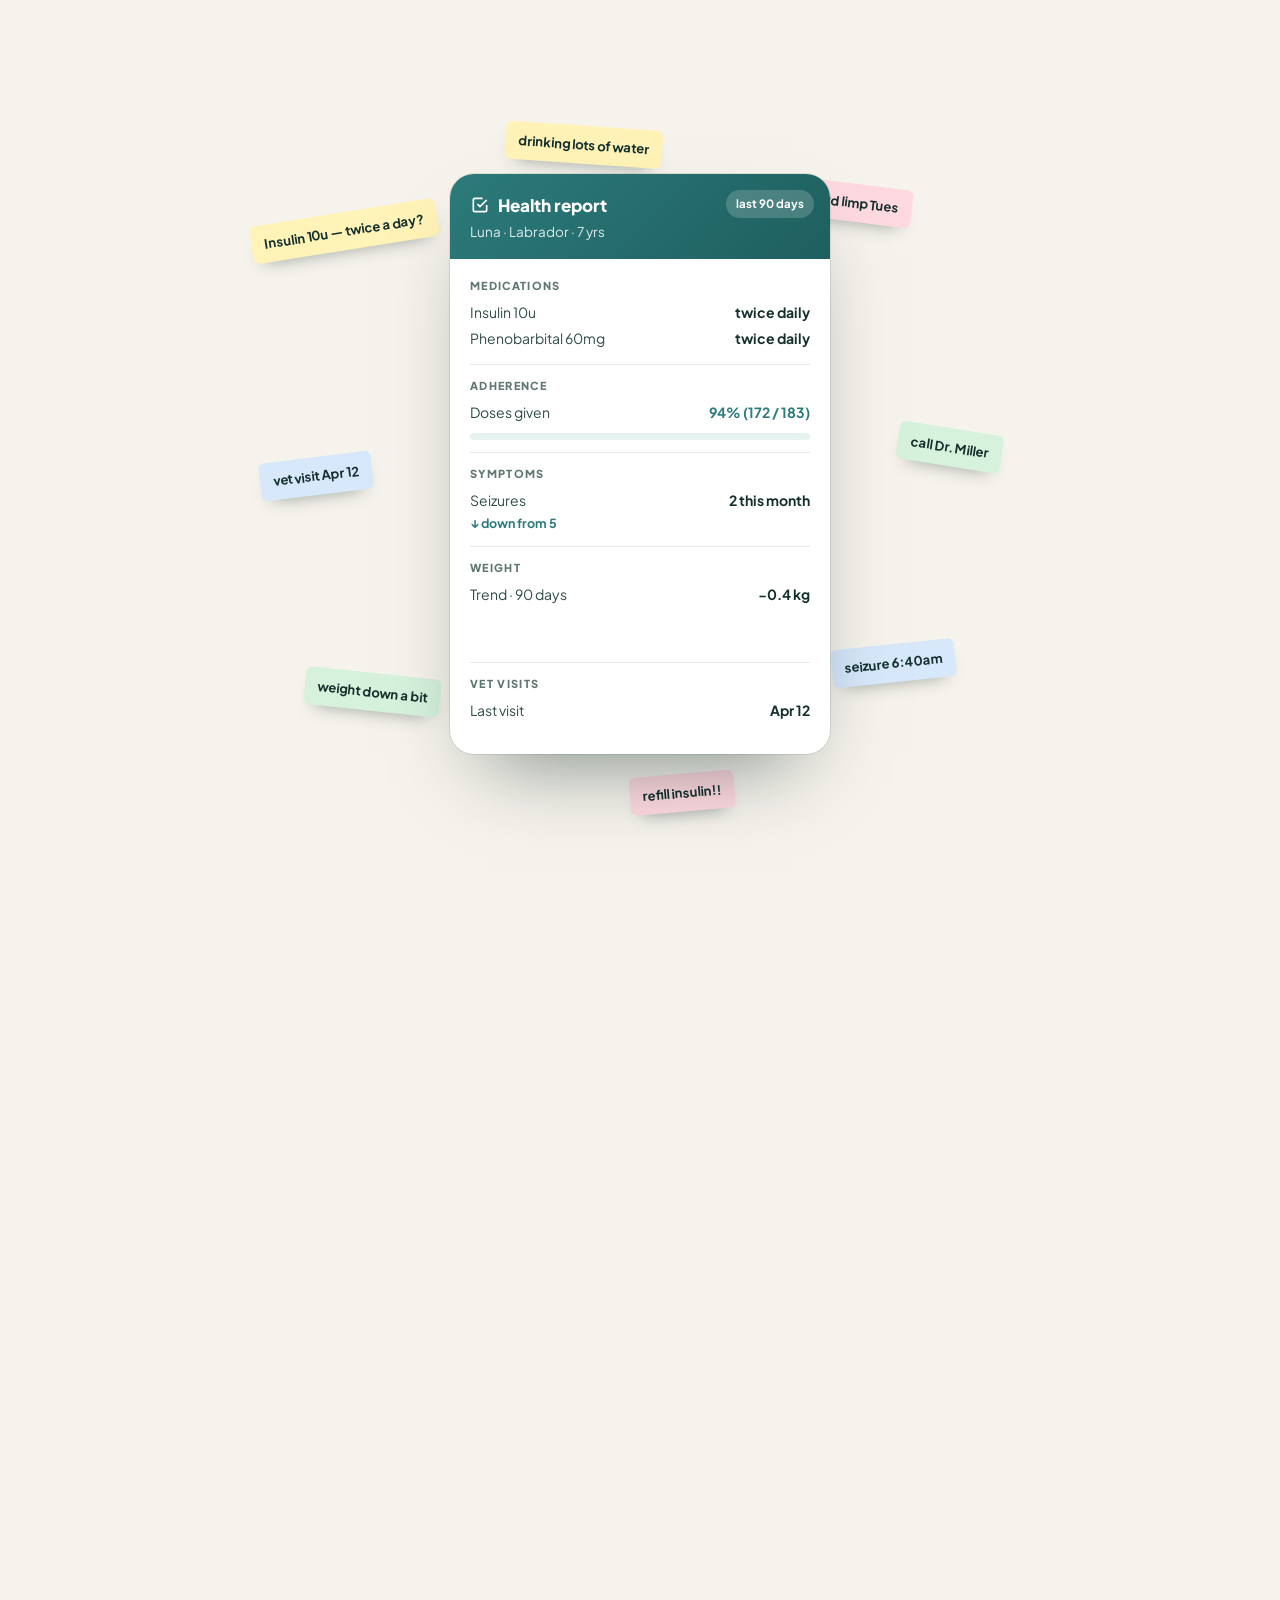
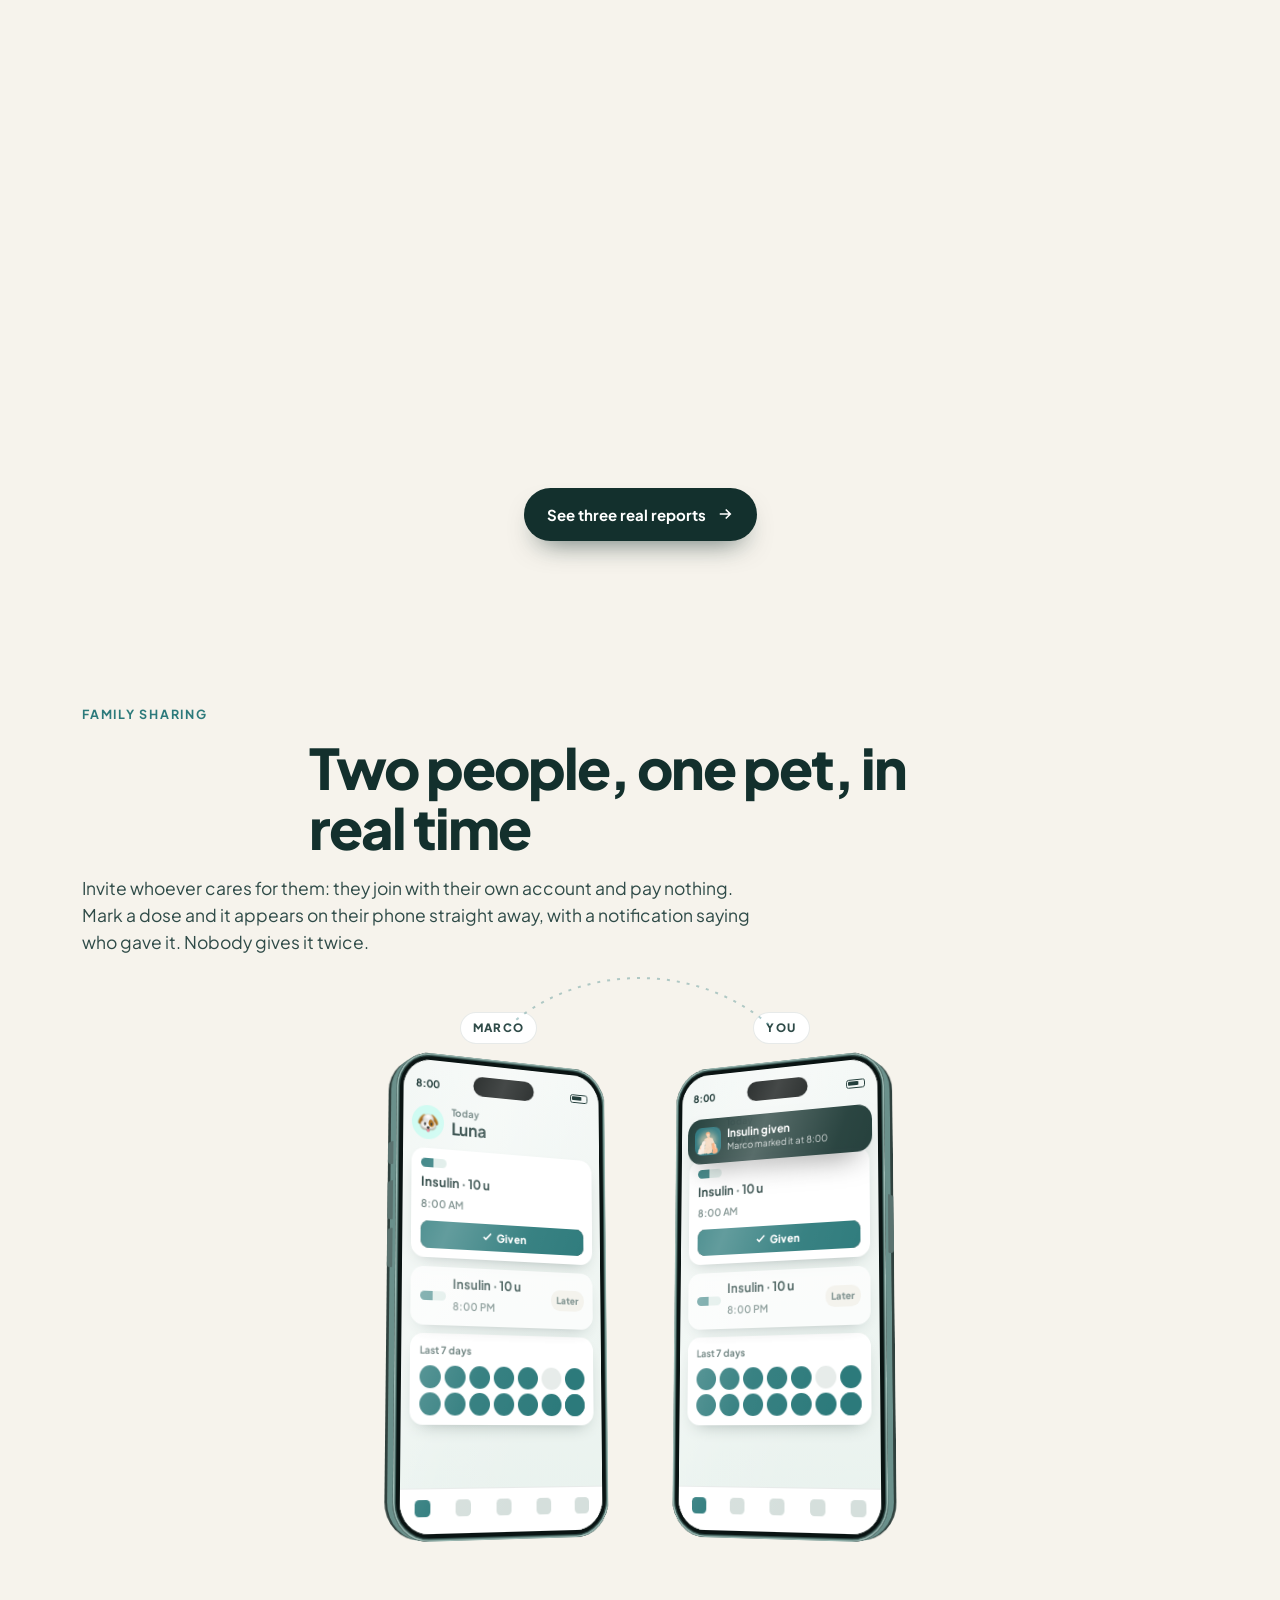
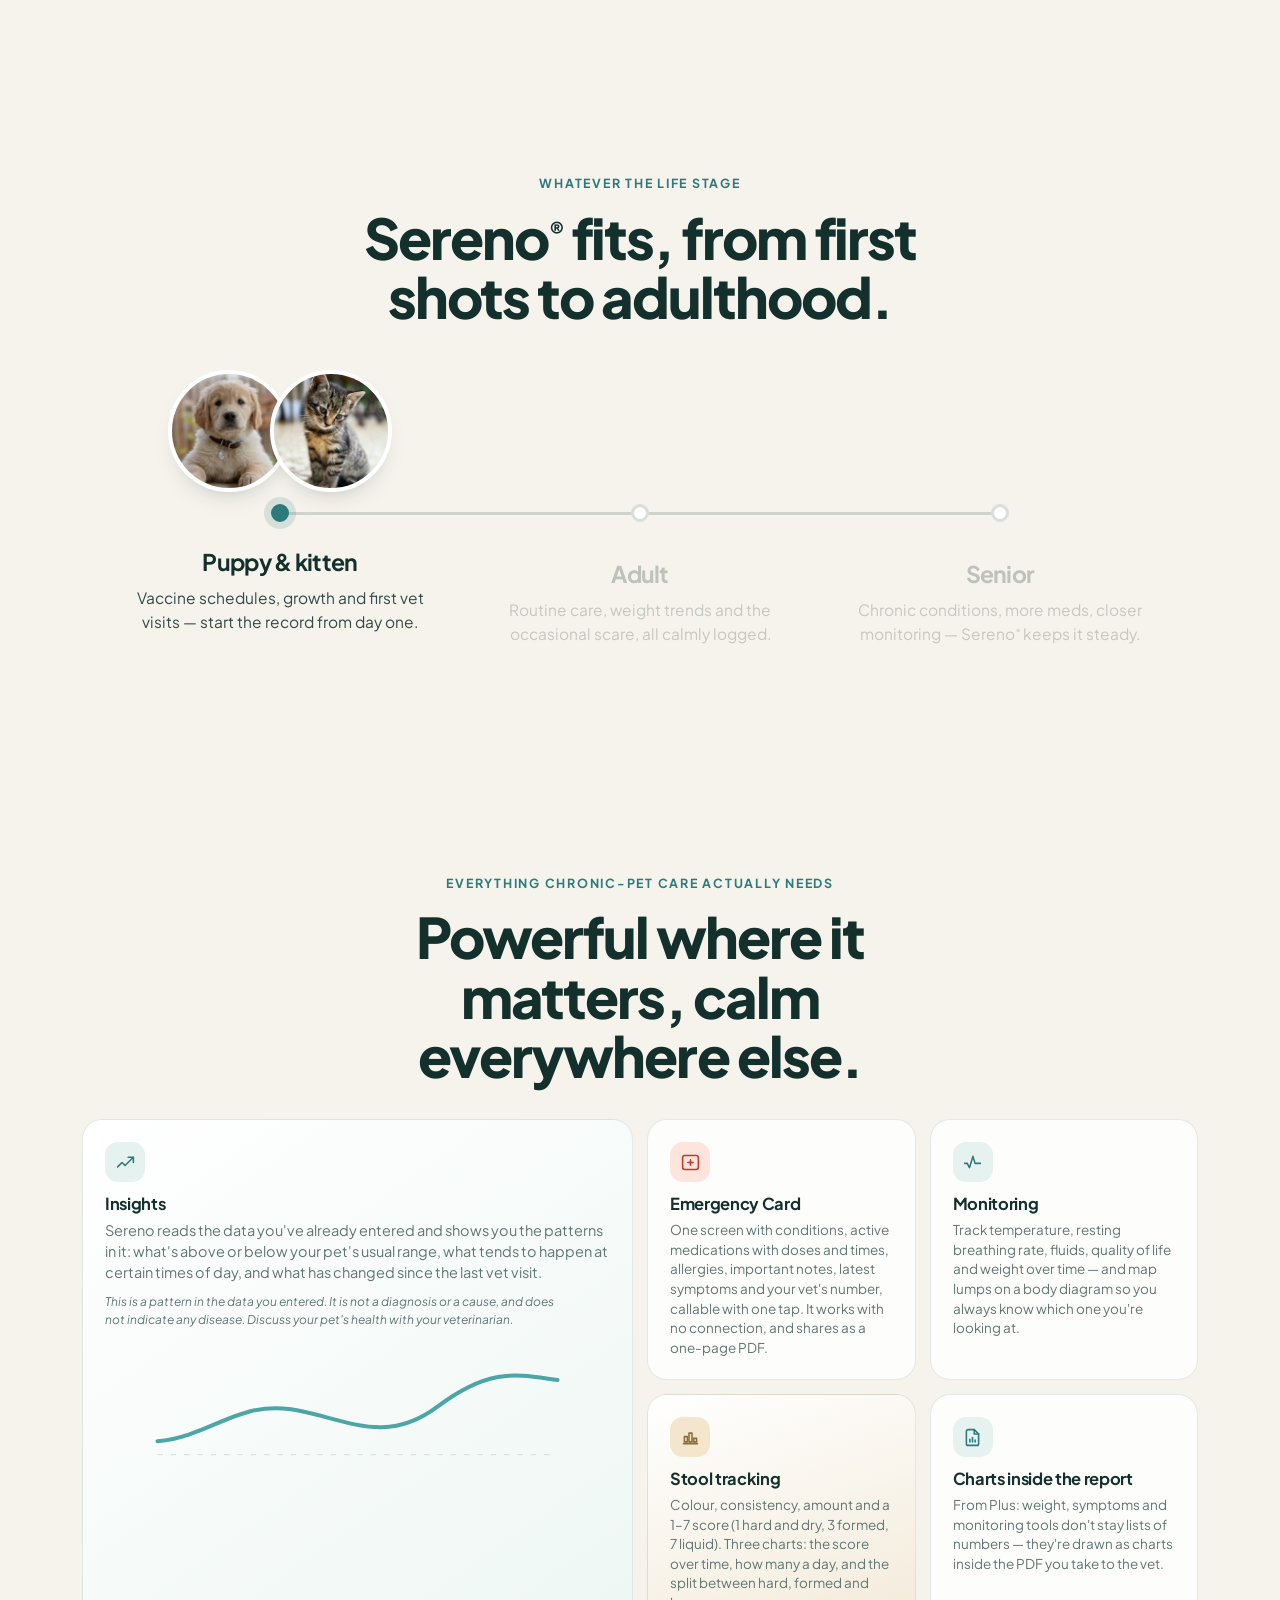
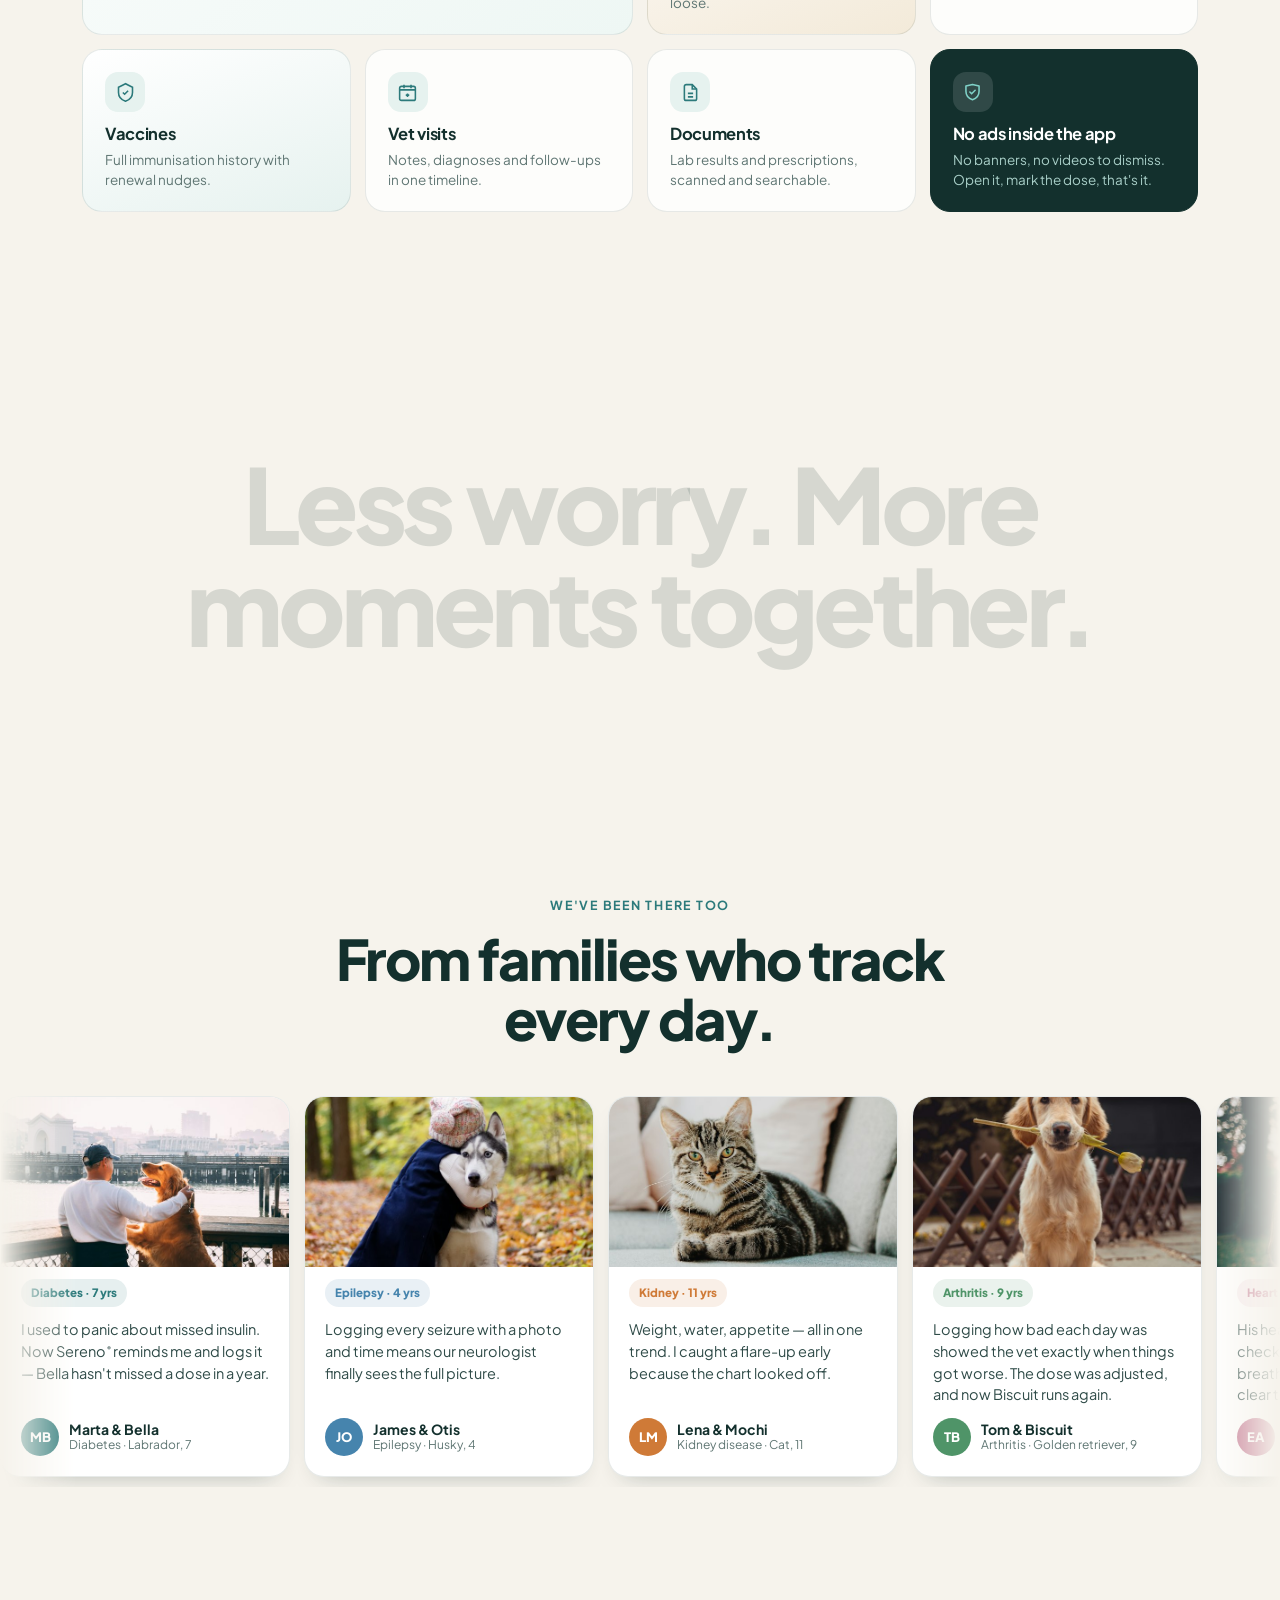
==== commit 19ea10a7: "Family alerts: missed-dose alert on every plan, dose-given notification from Plus" ====
--- a/index.html
+++ b/index.html
@@ -433,6 +433,7 @@
           <li data-i18n="p0.f2">Medication &amp; dose tracking</li>
           <li data-i18n="p0.f3">Symptom log</li>
           <li data-i18n="p0.f7"></li>
+          <li data-i18n="p0.f6">Family sharing (up to 2 people)</li>
         </ul>
         <a href="#get-app" class="btn btn-ghost" data-i18n="p0.cta">Get started</a>
       </article>
@@ -444,7 +445,7 @@
         <ul class="feats">
           <li data-i18n="p1.f1">Up to 3 pets</li>
           <li data-i18n="p1.f2">Up to 10 active medications</li>
-          <li data-i18n="p1.f3">Family sharing (up to 2 people)</li>
+          <li data-i18n="p1.f3">A notification when a family member gives a medication</li>
           <li data-i18n="p1.f4"></li>
         </ul>
         <a href="#get-app" class="btn btn-light" id="plusCta" data-i18n="p1.cta">Start free trial</a>
@@ -458,6 +459,7 @@
           <li data-i18n="p2.f1">Glucose curve &amp; injection tracking (diabetes)</li>
           <li data-i18n="p2.f2">Seizure timer &amp; diary (epilepsy)</li>
           <li data-i18n="p2.f3">Blood test values with your vet's thresholds</li>
+          <li data-i18n="p2.f5">Family sharing (up to 5 people), with Pro for everyone on that pet</li>
         </ul>
         <a href="#get-app" class="btn btn-ghost" id="proCta" data-i18n="p2.cta">Start free trial</a>
       </article>
@@ -560,16 +562,16 @@
   </div>
   <div class="wrap foot-bottom">
     <span data-i18n="footer.rights">© 2026 Sereno. Made with care for pets everywhere.</span>
-    <span class="foot-id" data-i18n="footer.company_id">Sereno is run by Ivan Salgarello, sole trader · Tombola, 37053 Cerea (VR), Italy · VAT no. IT05070290233</span>
+    <span class="foot-id" data-i18n="footer.company_id">Sereno is run by Ivan Salgarello, sole trader · Via Tombola 6, 37053 Cerea (VR), Italy · VAT no. IT05070290233</span>
   </div>
 </footer>
 
 </main>
 
-<script src="js/i18n.js?v=30"></script>
+<script src="js/i18n.js?v=33"></script>
 <script src="js/i18n-v2.js?v=2"></script>
 <script src="js/i18n-v3.js?v=7"></script>
-<script src="js/v3.js?v=11"></script>
+<script src="js/v3.js?v=13"></script>
 
 <!-- ============ Cookie consent + Meta Pixel ============ -->
 <style>
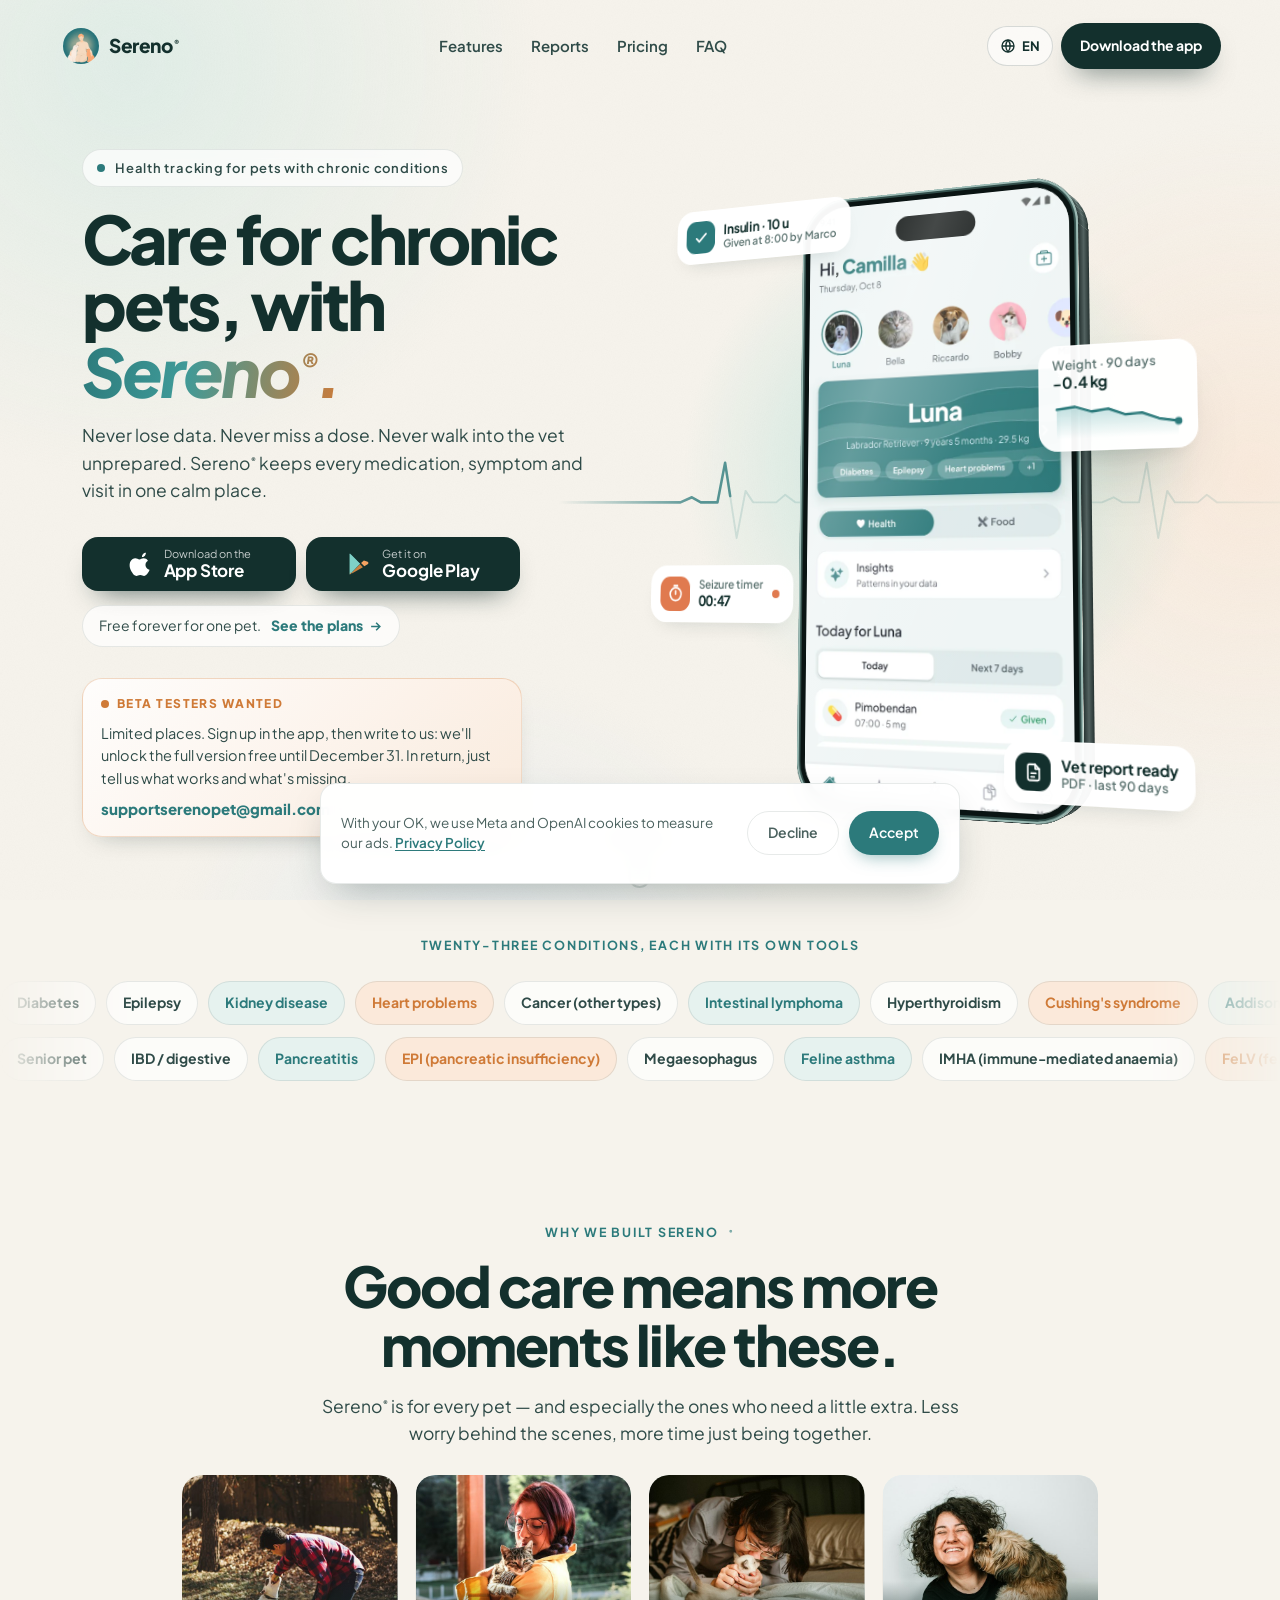
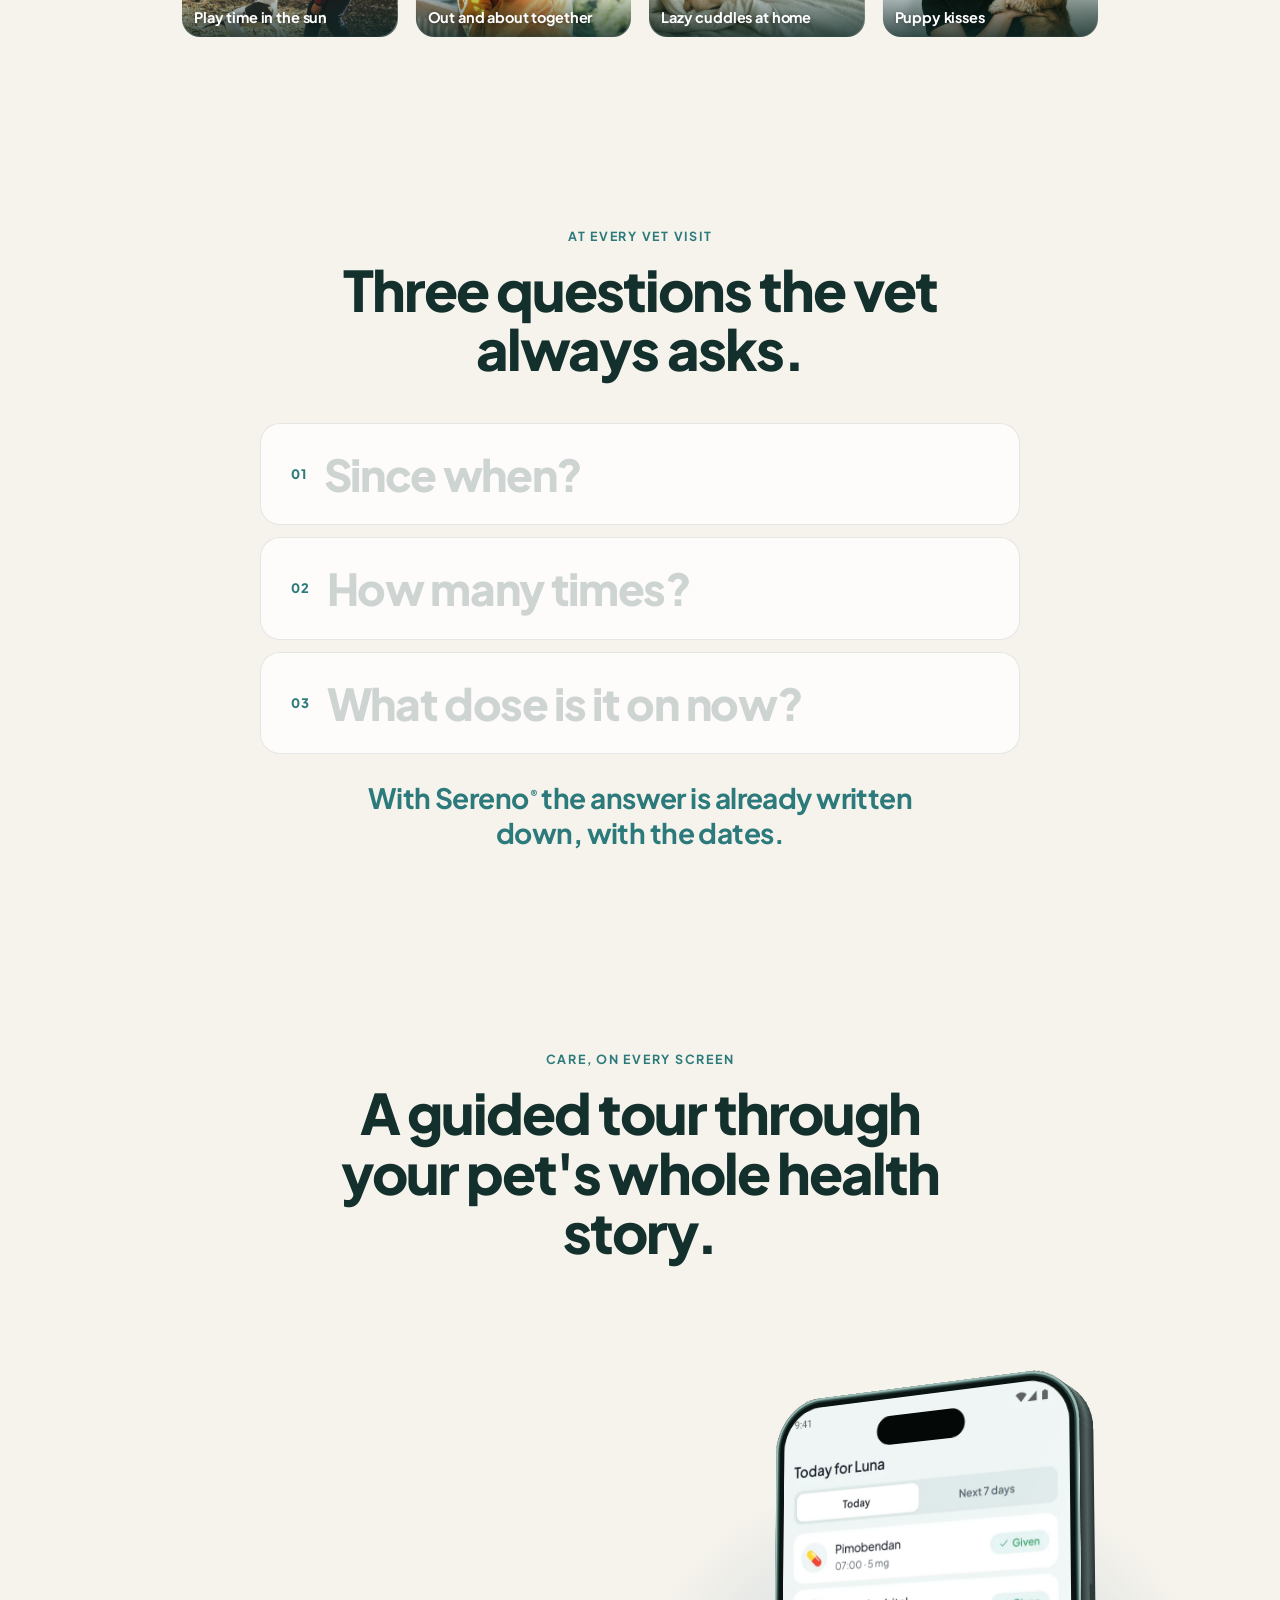
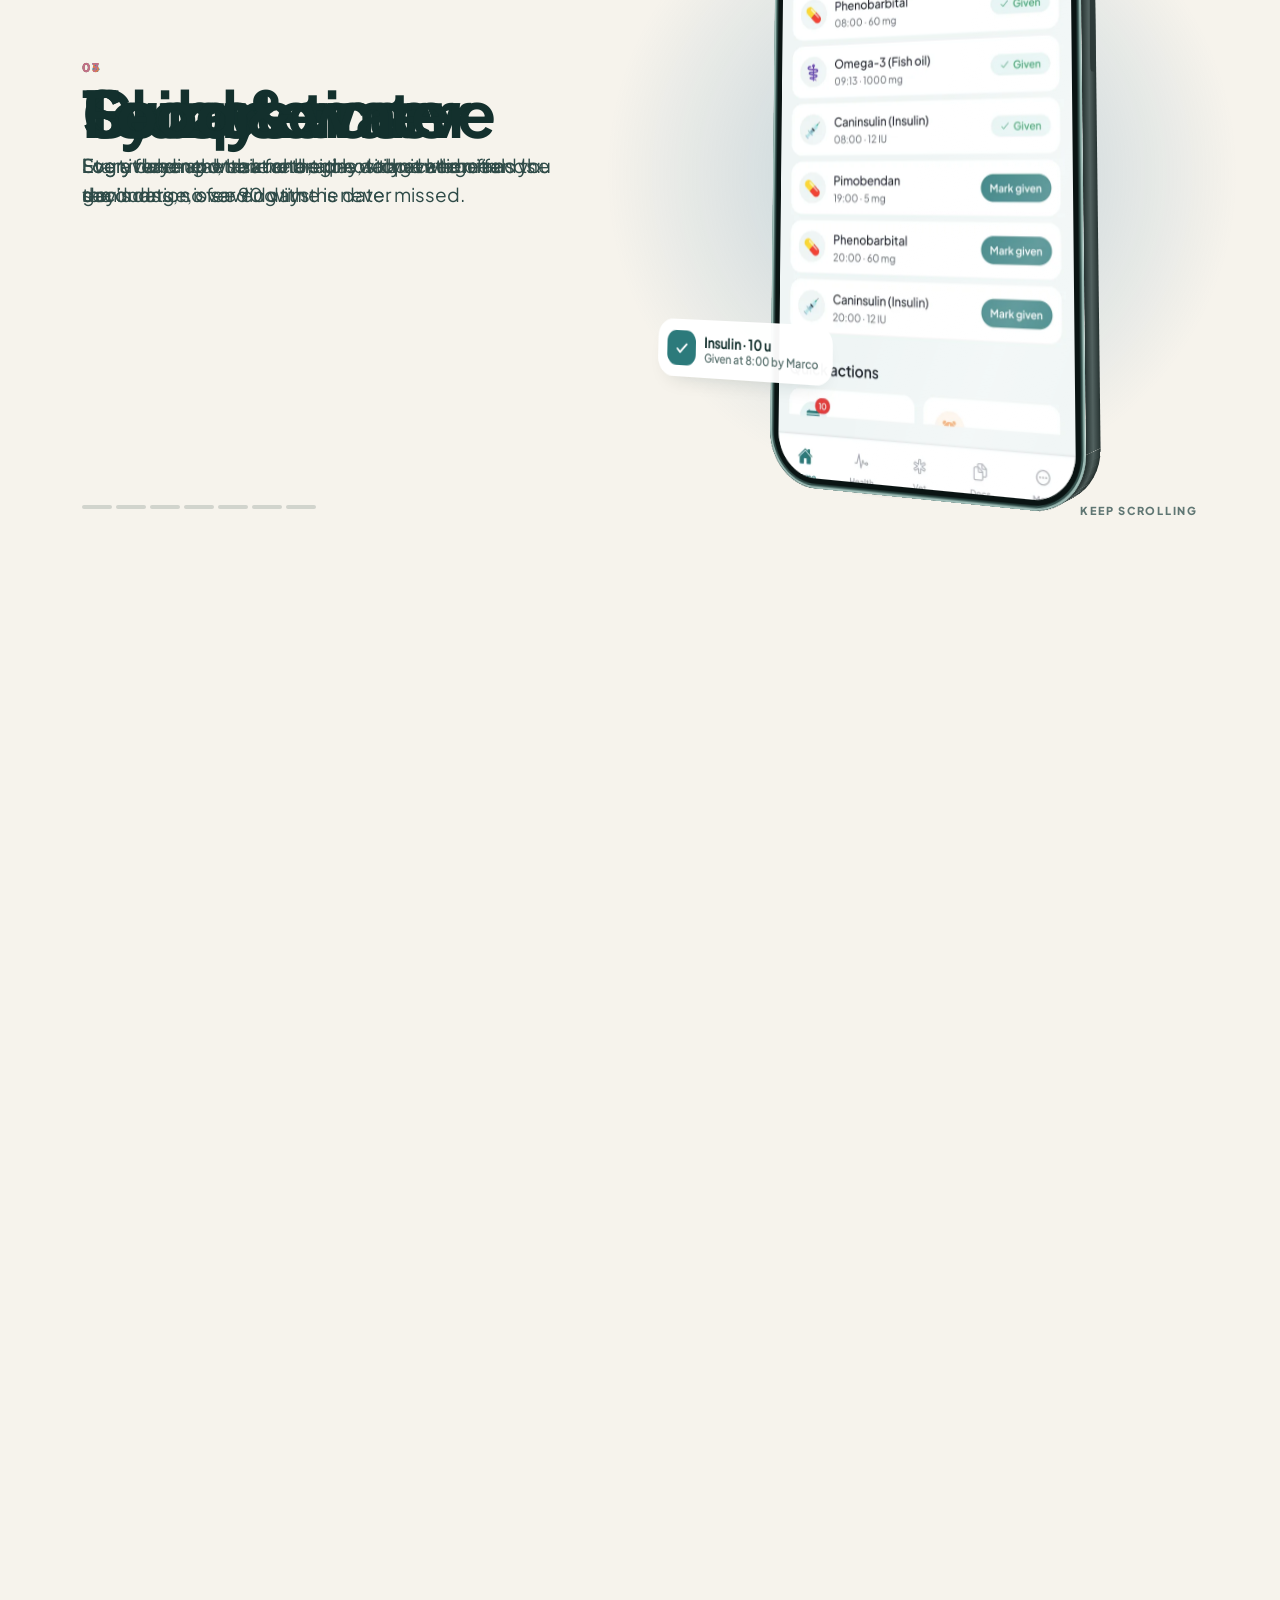
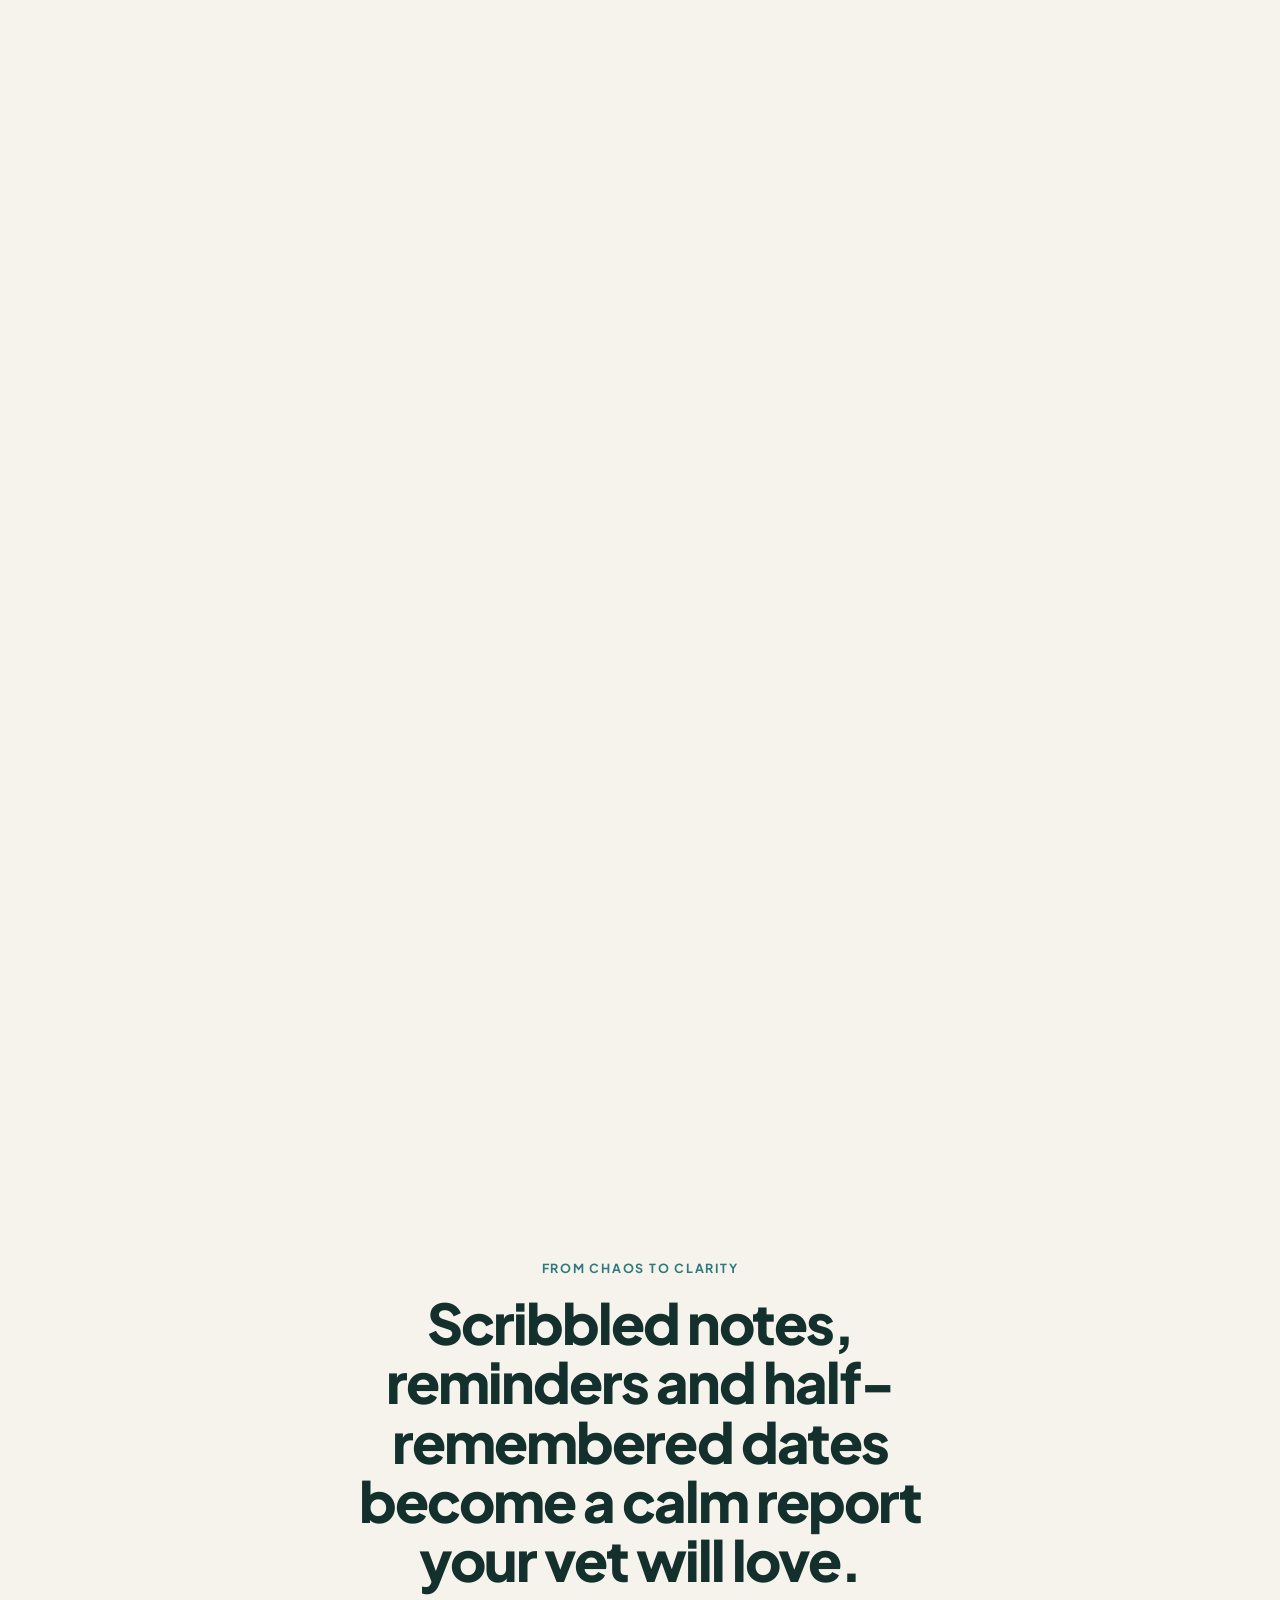
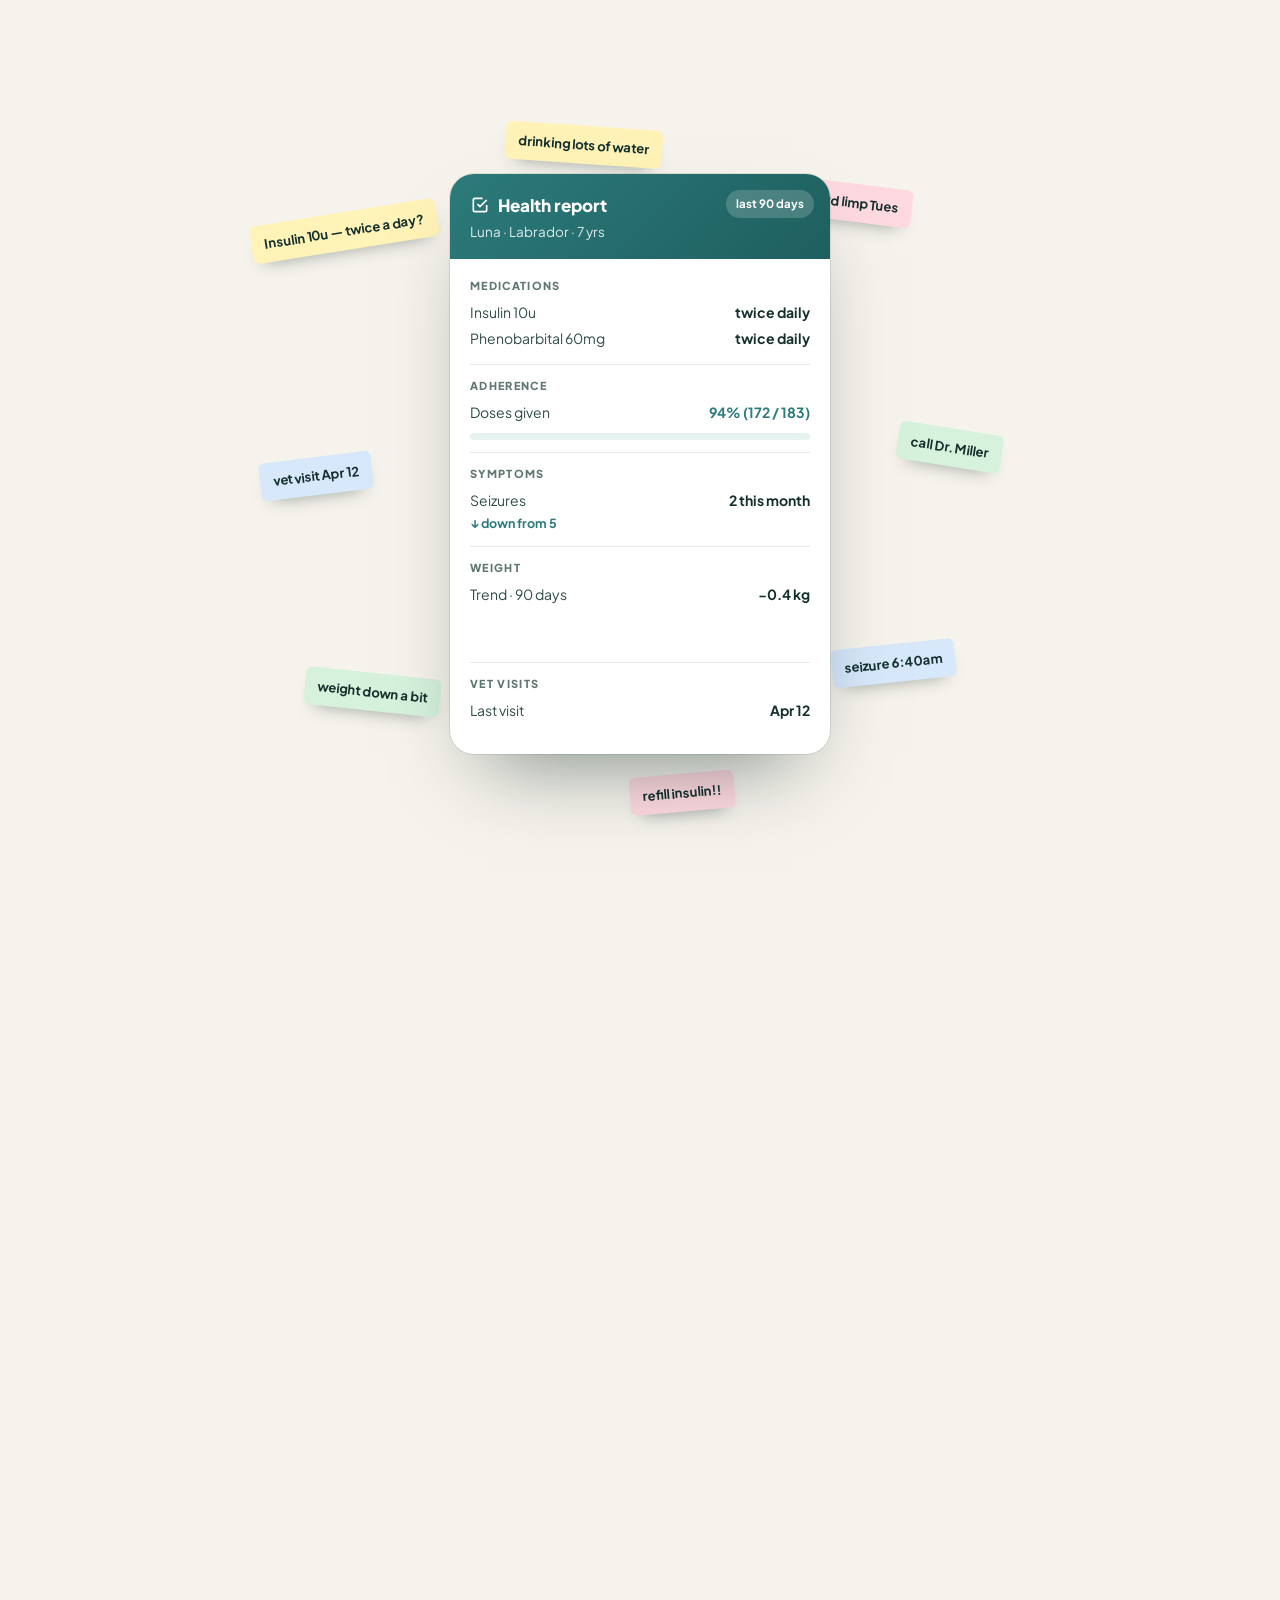
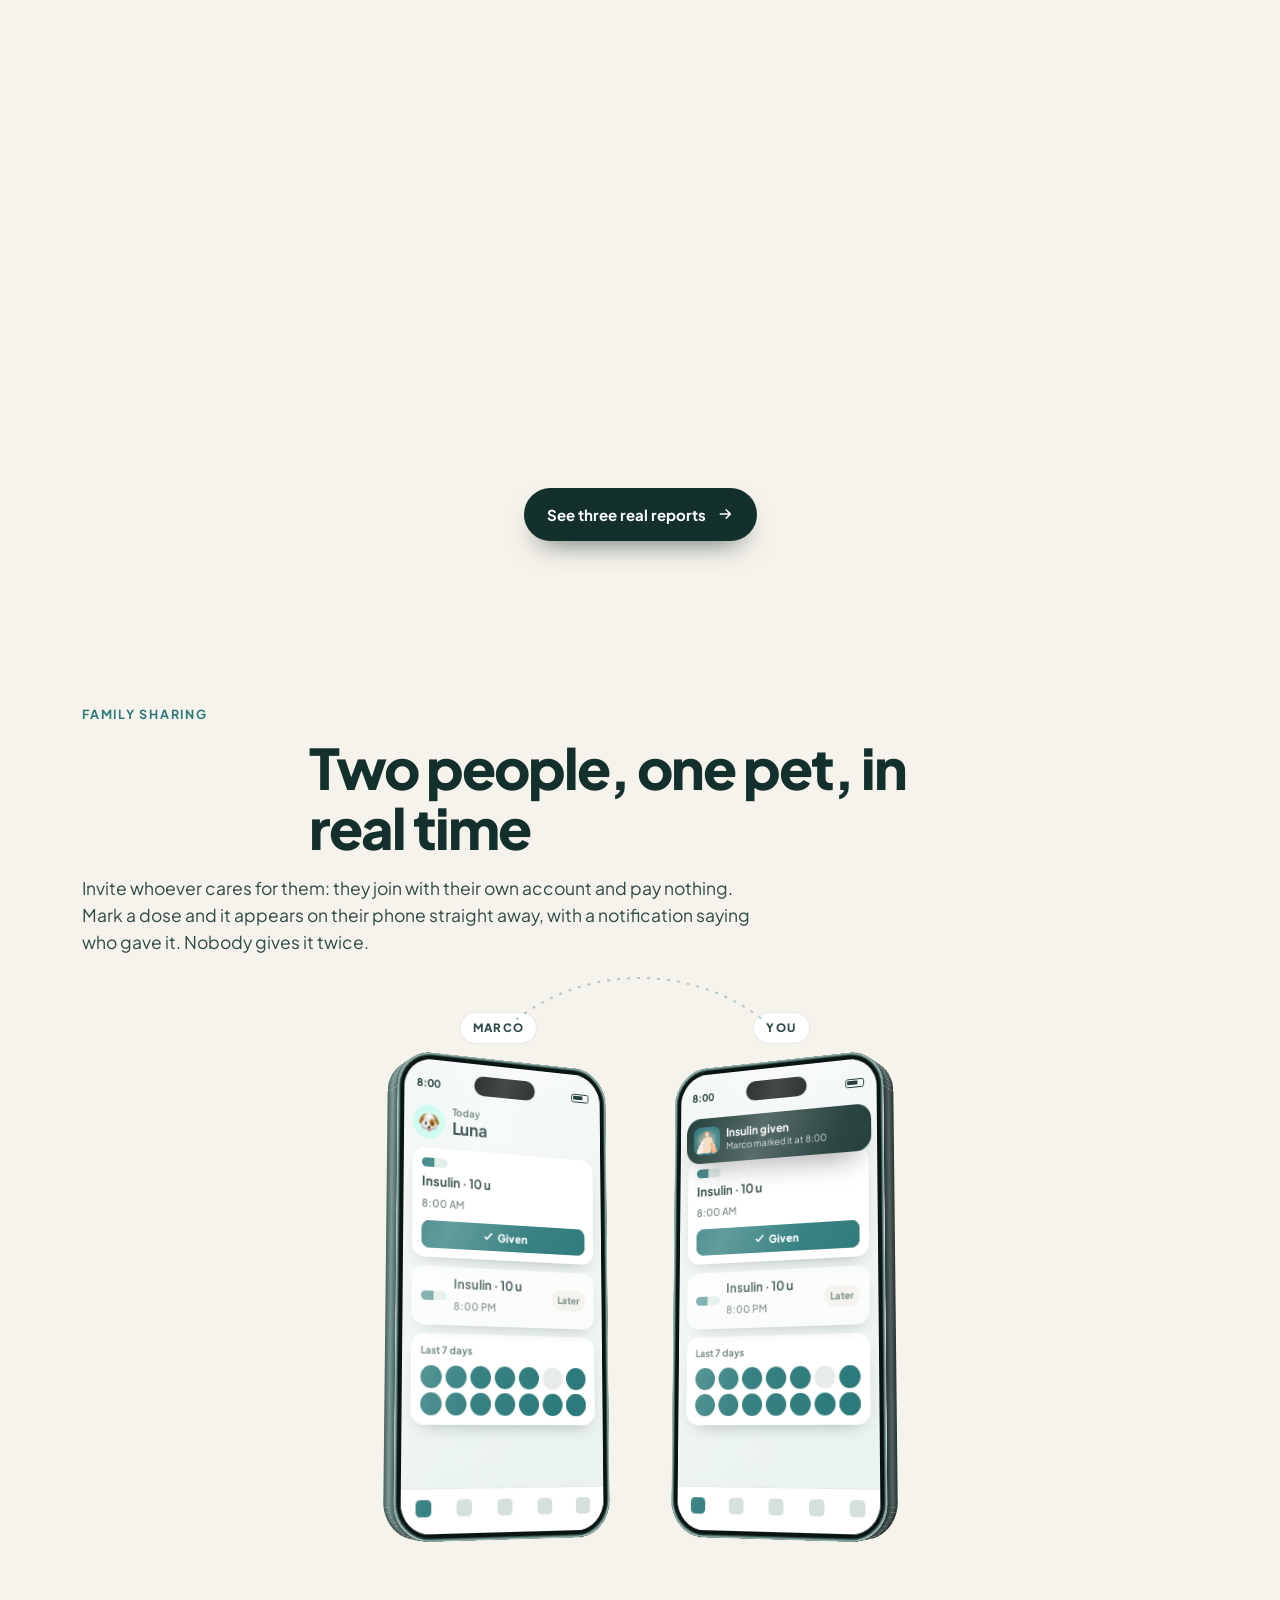
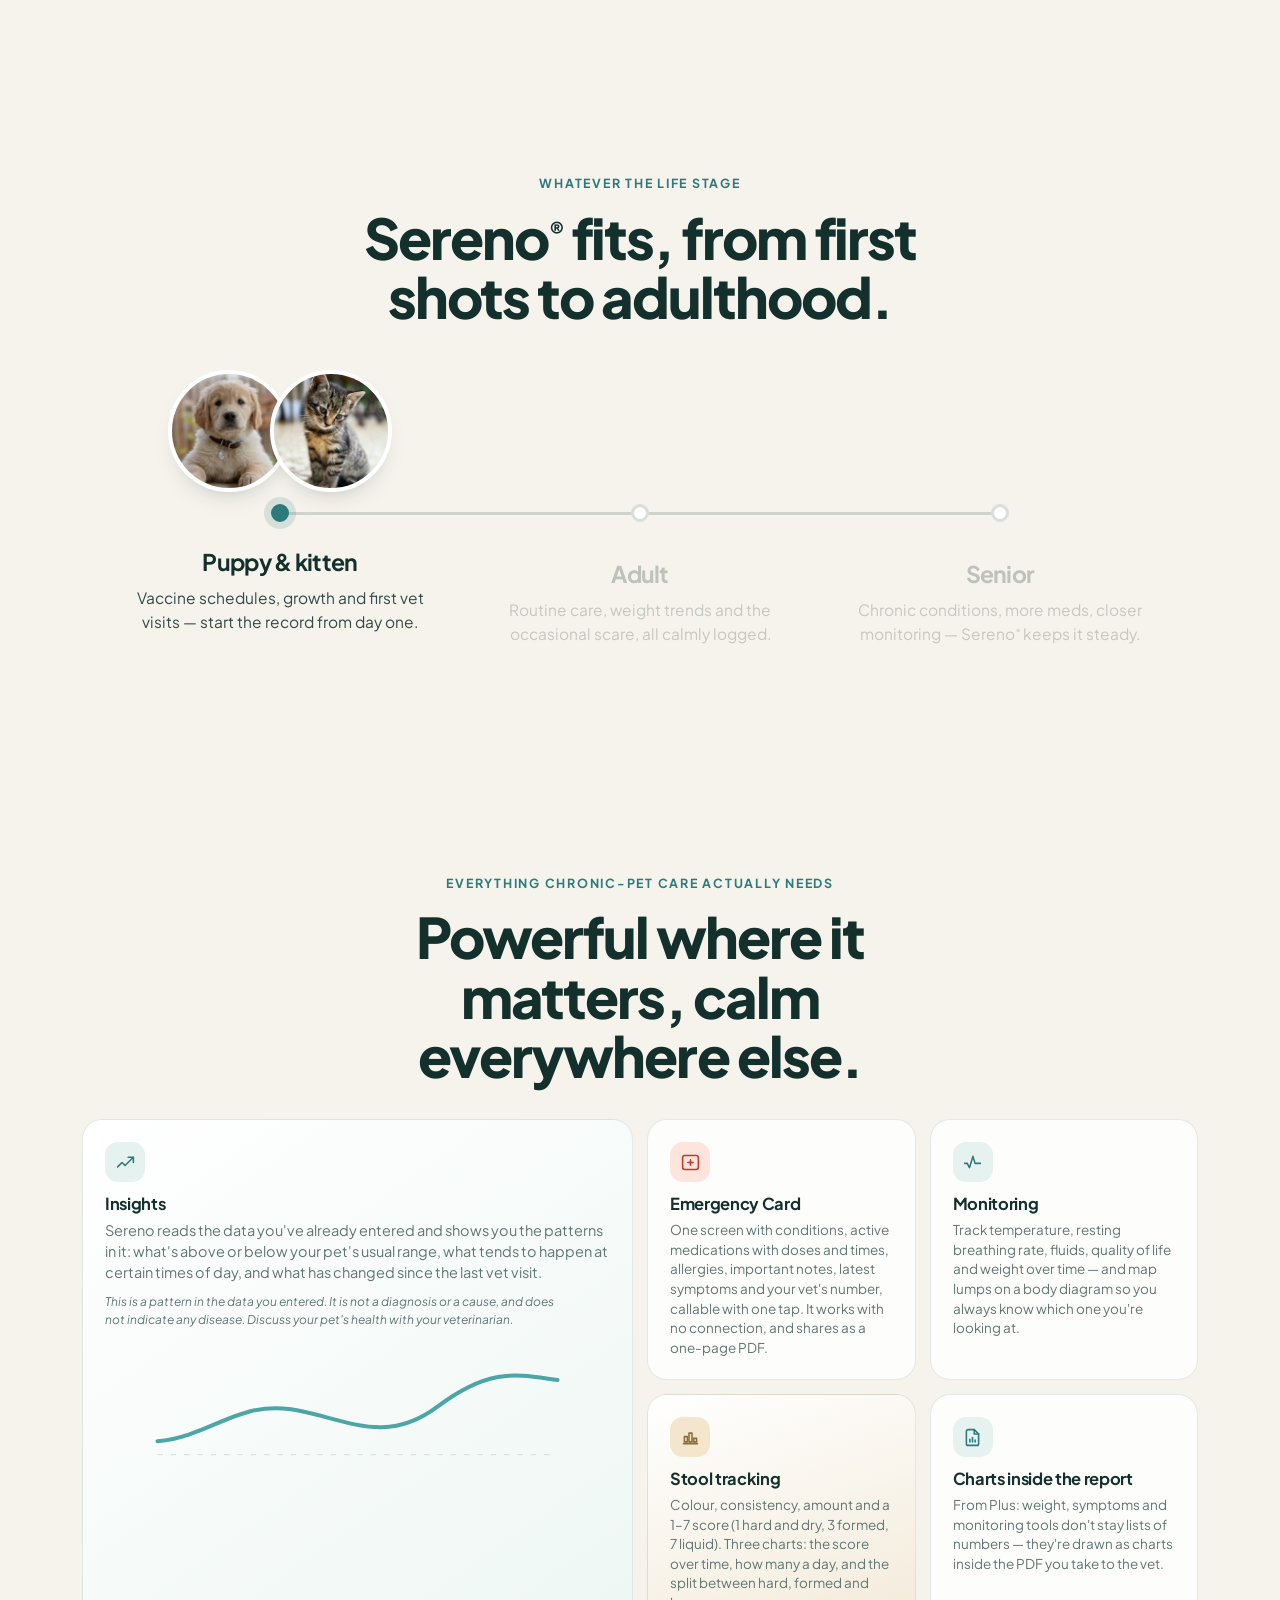
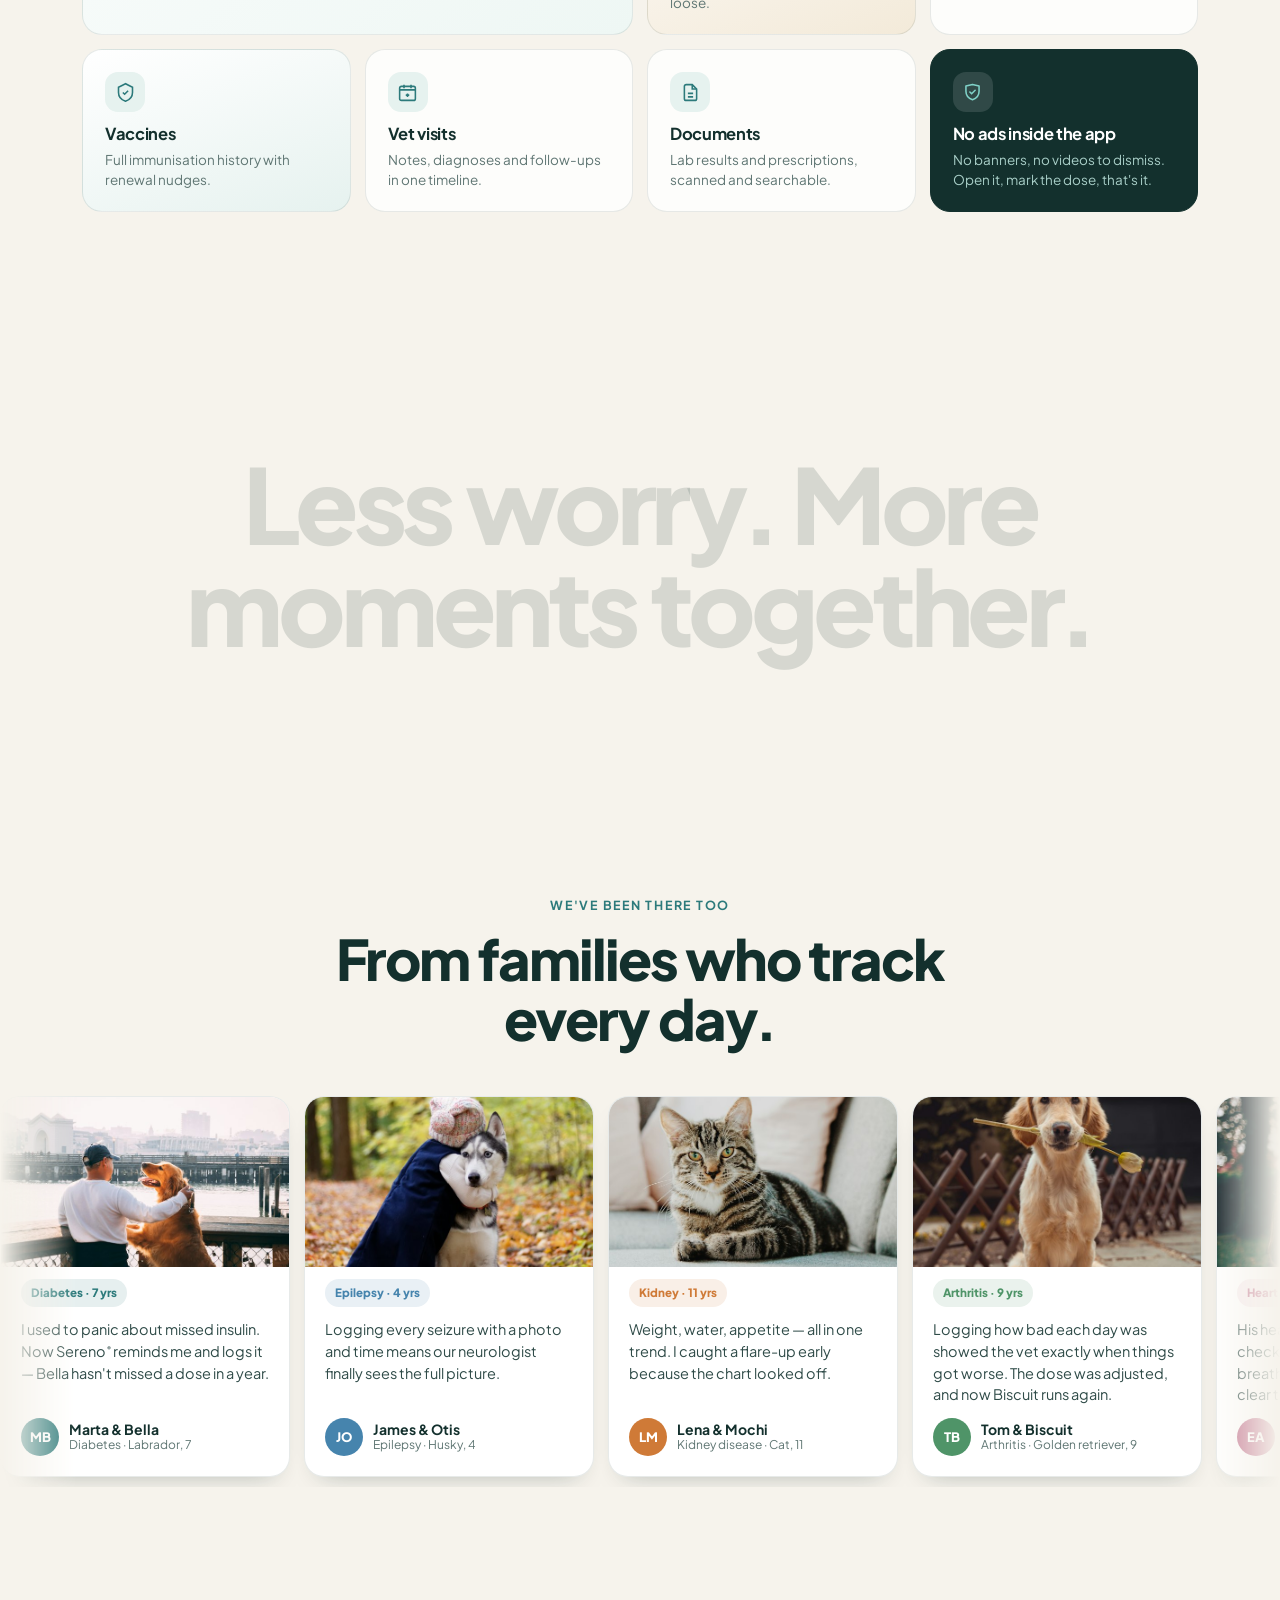
==== commit 10555b84: "3D phones: real back cover and solid edge on iPhone, Sereno paw on the back - Safari on iPhone drew " ====
--- a/index.html
+++ b/index.html
@@ -9,7 +9,7 @@
 <link rel="icon" href="assets/logo-192.png">
 <link rel="stylesheet" href="/css/fonts.css">
 <link rel="preload" as="image" href="assets/app_home_v3.webp">
-<link rel="stylesheet" href="css/v3.css?v=40">
+<link rel="stylesheet" href="css/v3.css?v=44">
 <script>document.documentElement.classList.add('js');</script>
 </head>
 <body>
@@ -571,7 +571,7 @@
 <script src="js/i18n.js?v=33"></script>
 <script src="js/i18n-v2.js?v=2"></script>
 <script src="js/i18n-v3.js?v=7"></script>
-<script src="js/v3.js?v=13"></script>
+<script src="js/v3.js?v=18"></script>
 
 <!-- ============ Cookie consent + Meta Pixel ============ -->
 <style>
--- a/css/v3.css
+++ b/css/v3.css
@@ -343,24 +343,24 @@
 .scene{position:relative;perspective:1500px;perspective-origin:50% 35%;display:grid;place-items:center}
 .spin,.tilt,.float{position:relative;transform-style:preserve-3d}
 .tilt{transform:rotateX(var(--rx,7deg)) rotateY(var(--ry,-22deg)) rotateZ(var(--rz,0deg));transition:transform .9s var(--ease)}
-.float{animation:float3 7s ease-in-out infinite}
-@keyframes float3{50%{transform:translate3d(0,-12px,0) rotateZ(.8deg)}}
+/* no endless float on the hero phone: on Safari (iPhone) that animation flattened every 3D phone on the page - no edge, mirrored screen from behind (5 Nov 2026, tested on Ivan's iPhone) */
 .p3{--d:calc(var(--w) * .1);--R:calc(var(--w) * .16);--b:calc(var(--w) * .03);position:relative;width:var(--w);height:calc(var(--w) * 2.07);transform-style:preserve-3d}
-.p3-plate{position:absolute;inset:0;border-radius:var(--R);background:hsl(172 15% var(--l));transform:translateZ(calc(var(--d) * var(--t)))}
-.p3-key{position:absolute;width:calc(var(--w) * .03);border-radius:3px;background:hsl(172 12% var(--l));transform:translateZ(calc(var(--d) * var(--t)))}
+.p3-band{position:absolute;left:50%;top:50%;height:calc(var(--d) + 6px);background:linear-gradient(to bottom,rgba(0,0,0,.3),rgba(255,255,255,.14) 50%,rgba(0,0,0,.3)),hsl(172 15% var(--l))}
+.p3-key{height:calc(var(--d) * .45);border-radius:3px;background:linear-gradient(rgba(0,0,0,.18),rgba(0,0,0,.18)),hsl(172 12% var(--l))}
 .p3-front,.p3-back{position:absolute;inset:0;border-radius:var(--R);-webkit-backface-visibility:hidden;backface-visibility:hidden}
-.p3-front{transform:translateZ(calc(var(--d) / 2 + .6px));background:#0a1413;padding:var(--b);box-shadow:inset 0 0 0 calc(var(--w) * .007) #9dbcb6,inset 0 0 0 calc(var(--w) * .013) #33504c}
+.p3-front{transform:translateZ(calc(var(--d) / 2 + 3px));background:#0a1413;padding:var(--b);box-shadow:inset 0 0 0 calc(var(--w) * .007) #9dbcb6,inset 0 0 0 calc(var(--w) * .013) #33504c}
 .p3-screen{position:relative;width:100%;height:100%;border-radius:calc(var(--R) - var(--b));overflow:hidden;background:#f4f6f4;transform:translateZ(0)}
 .p3-screen>img{position:absolute;inset:0;width:100%;height:100%;object-fit:cover;object-position:top}
 .p3-island{position:absolute;z-index:6;top:calc(var(--w) * .052);left:50%;width:31%;height:calc(var(--w) * .088);transform:translateX(-50%);border-radius:99px;background:#040908}
 .p3-glare{position:absolute;inset:0;z-index:7;border-radius:inherit;pointer-events:none;background:linear-gradient(112deg,rgba(255,255,255,0) 20%,rgba(255,255,255,.26) 34%,rgba(255,255,255,.06) 46%,rgba(255,255,255,0) 60%);background-size:260% 100%;background-position:var(--gx,40%) 0;transition:background-position .9s var(--ease)}
-.p3-back{transform:rotateY(180deg) translateZ(calc(var(--d) / 2 + .6px));background:radial-gradient(130% 90% at 25% 8%,#4a928e 0%,#24605c 45%,#143b39 100%);box-shadow:inset 0 0 0 calc(var(--w) * .007) #9dbcb6}
+.p3-back{transform:rotateY(180deg) translateZ(calc(var(--d) / 2 + 3px));background:radial-gradient(130% 90% at 25% 8%,#4a928e 0%,#24605c 45%,#143b39 100%);box-shadow:inset 0 0 0 calc(var(--w) * .007) #9dbcb6}
+.p3--back .p3-front,.p3:not(.p3--back) .p3-back{visibility:hidden}
 .p3-back::after{content:"";position:absolute;inset:0;border-radius:inherit;background:linear-gradient(120deg,rgba(255,255,255,.18),rgba(255,255,255,0) 40%)}
 .p3-cam{position:absolute;left:7%;top:3.4%;width:38%;aspect-ratio:1;border-radius:26%;background:linear-gradient(145deg,rgba(255,255,255,.22),rgba(0,0,0,.18));box-shadow:inset 0 0 0 1px rgba(255,255,255,.18),0 6px 12px rgba(0,0,0,.28)}
 .p3-cam i{position:absolute;width:40%;aspect-ratio:1;border-radius:50%;background:radial-gradient(circle at 38% 34%,#5b7fb0 0 10%,#101a2c 28%,#000 62%);box-shadow:0 0 0 calc(var(--w) * .01) #1b2d2b,0 0 0 calc(var(--w) * .014) rgba(255,255,255,.22)}
 .p3-cam i:nth-child(1){left:7%;top:7%} .p3-cam i:nth-child(2){left:7%;top:53%} .p3-cam i:nth-child(3){left:53%;top:30%}
 .p3-cam b{position:absolute;right:12%;top:10%;width:12%;aspect-ratio:1;border-radius:50%;background:#f7f0d8;opacity:.8}
-.p3-logo{position:absolute;left:50%;top:52%;width:26%;transform:translate(-50%,-50%);border-radius:50%;box-shadow:0 8px 20px rgba(0,0,0,.25)}
+.p3-logo{position:absolute;left:50%;top:52%;width:36%;height:auto;aspect-ratio:1;transform:translate(-50%,-50%);border-radius:50%;box-shadow:0 8px 20px rgba(0,0,0,.25)}
 .floor{position:absolute;left:50%;bottom:-2%;width:62%;height:34px;transform:translateX(-50%);background:radial-gradient(closest-side,rgba(13,40,38,.32),rgba(13,40,38,0));filter:blur(4px);animation:floor 7s ease-in-out infinite;pointer-events:none}
 @keyframes floor{50%{transform:translateX(-50%) scale(.86);opacity:.7}}
 
